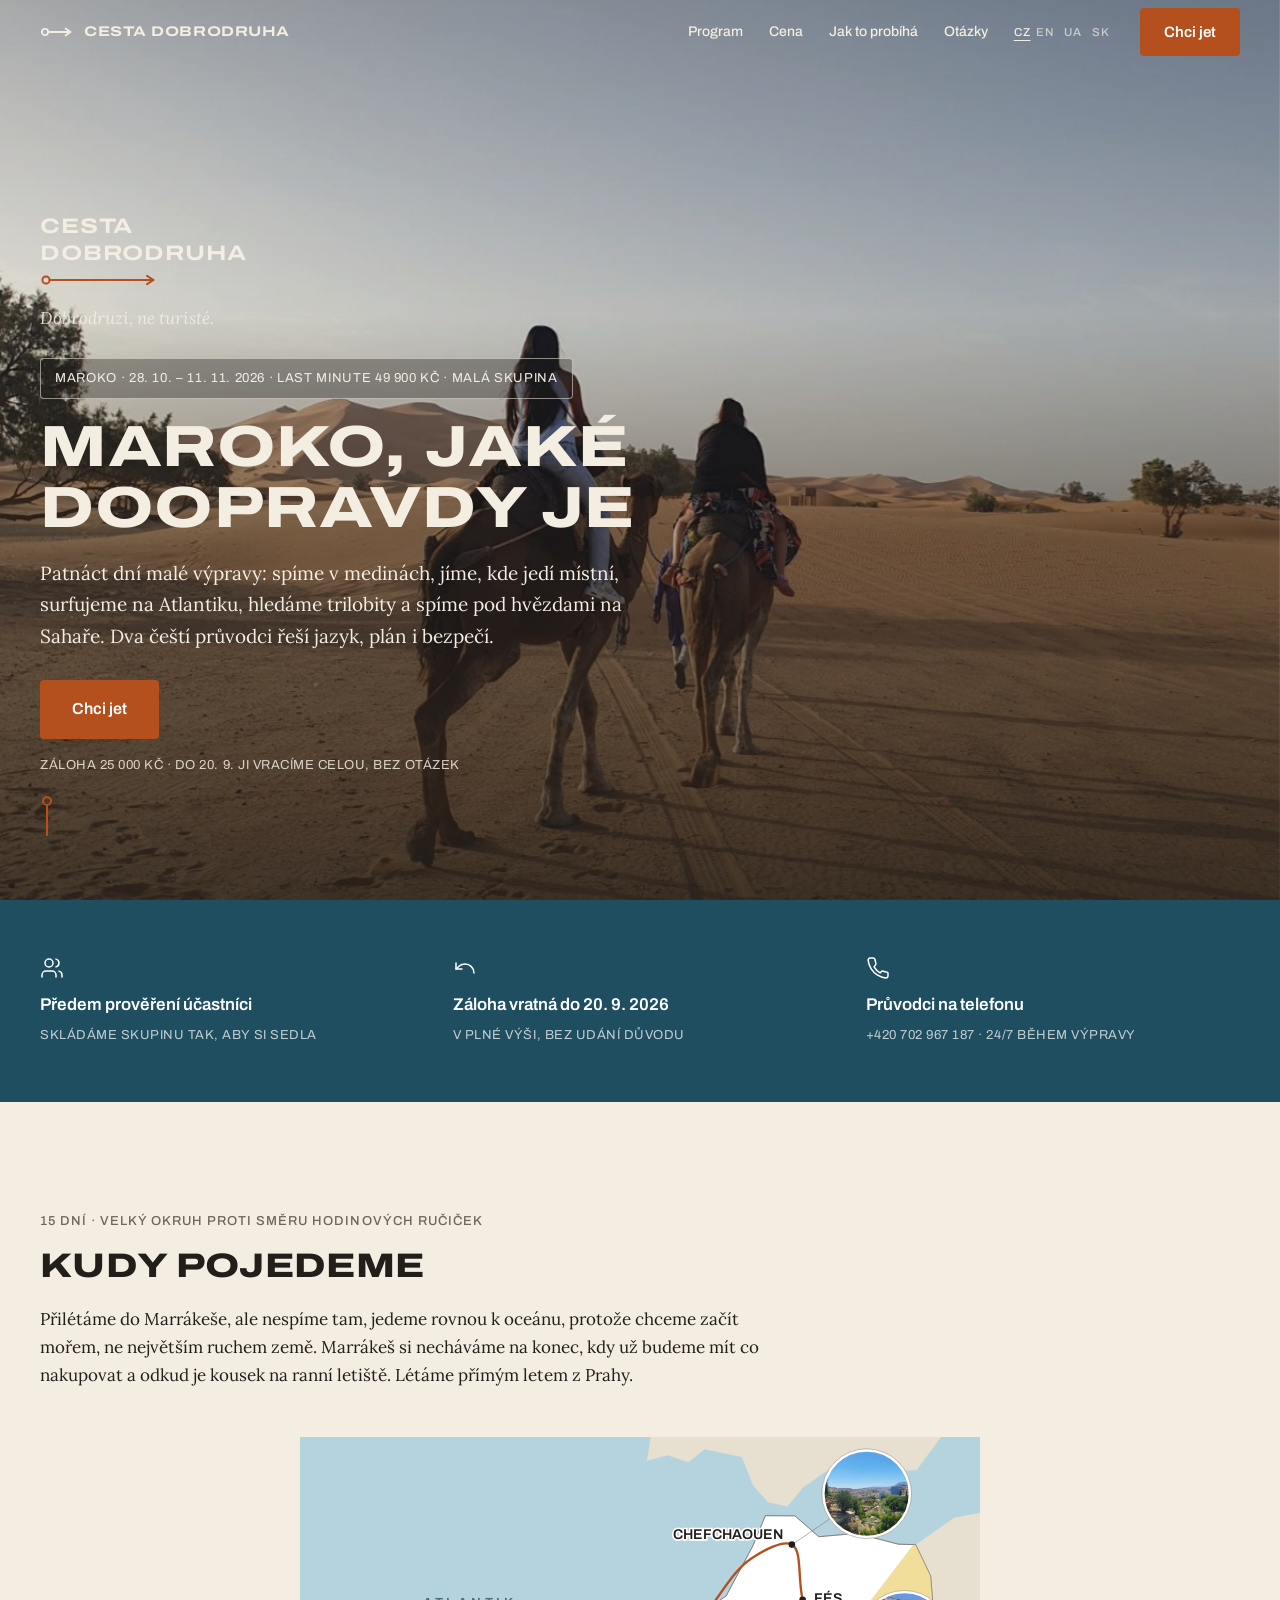
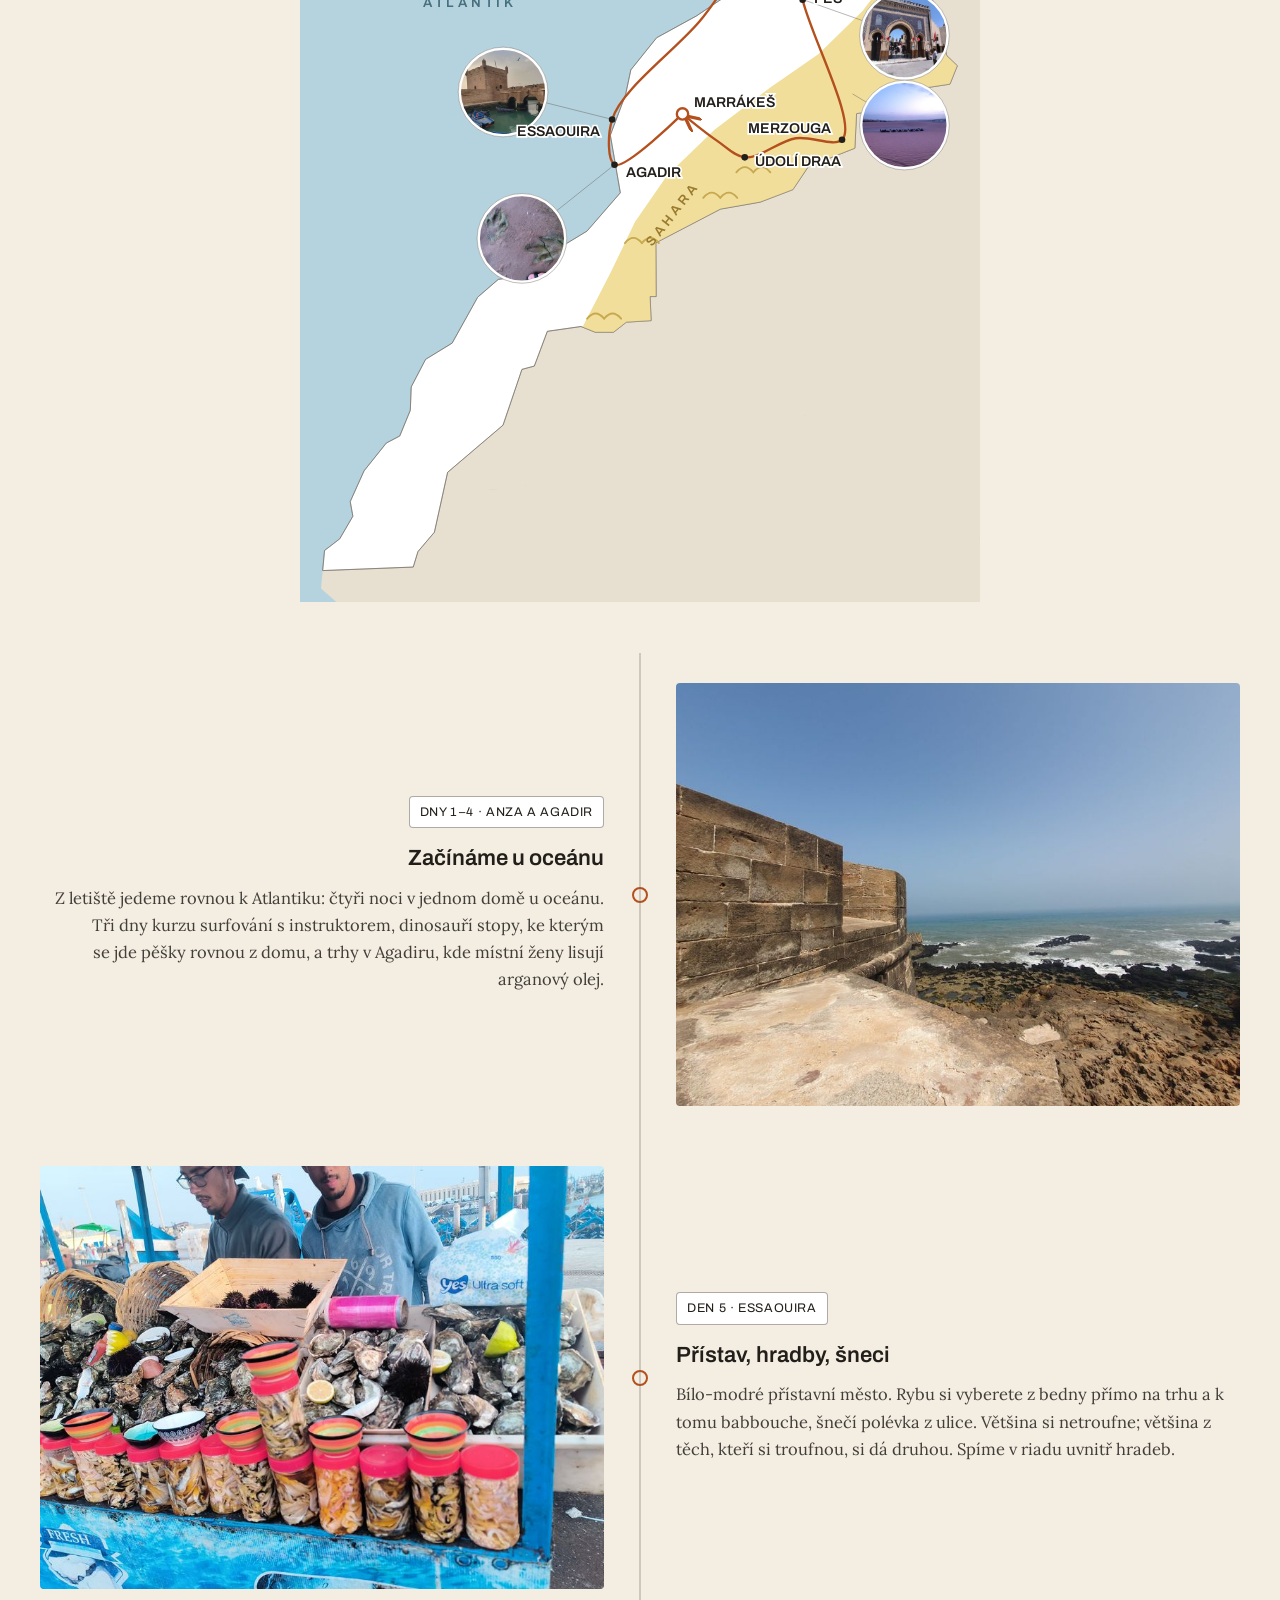
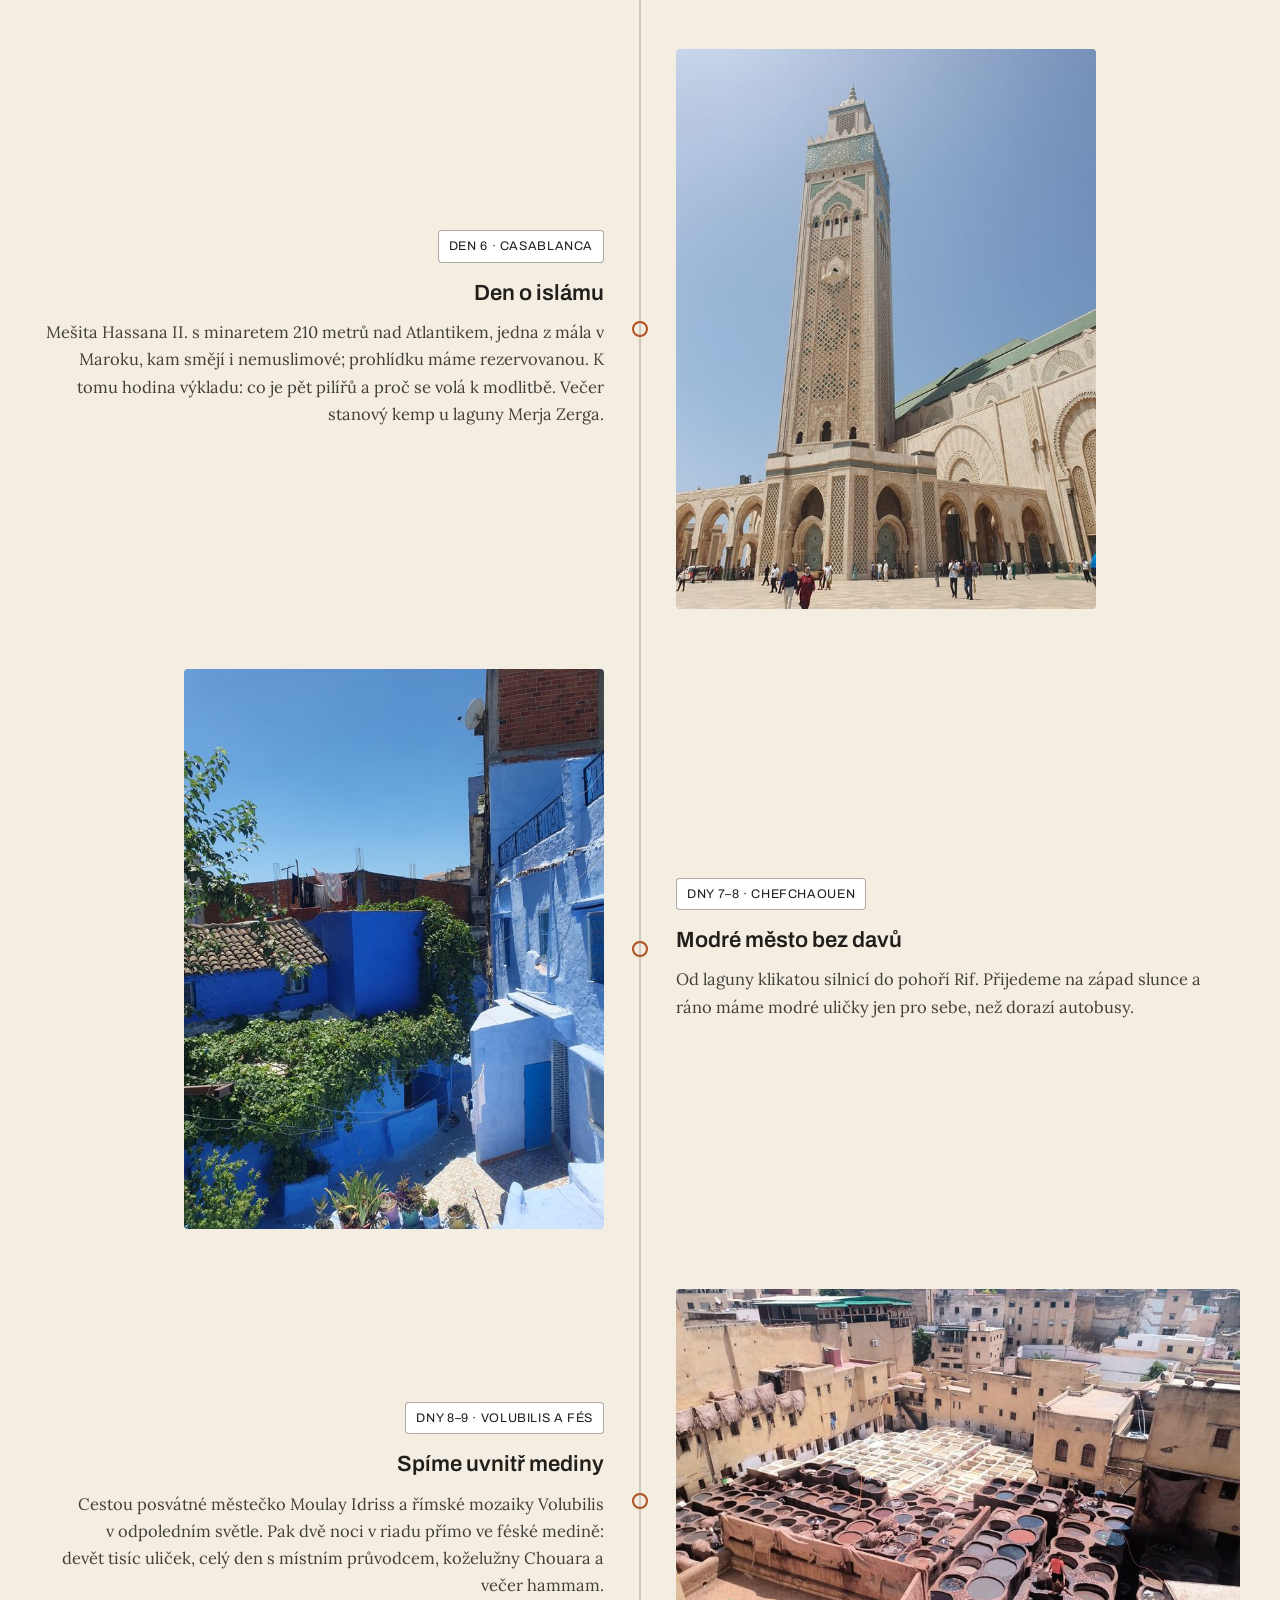
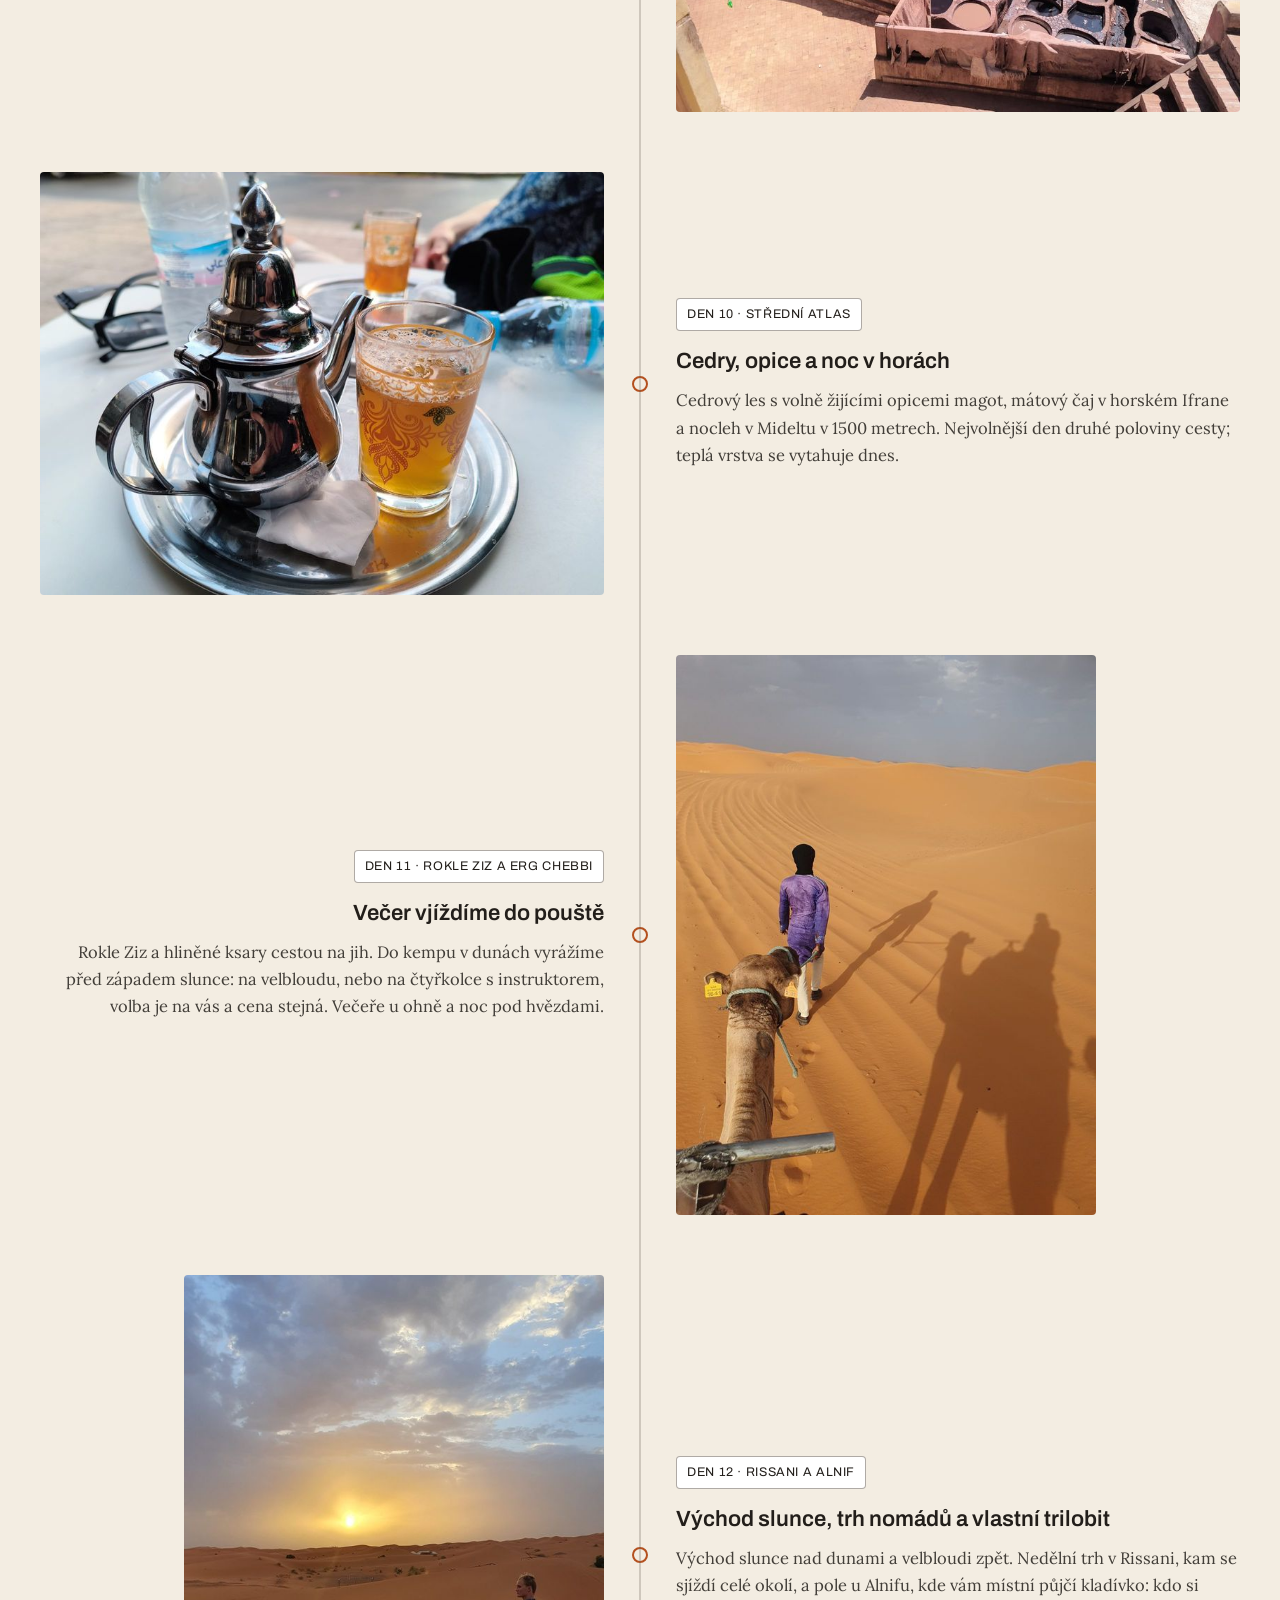
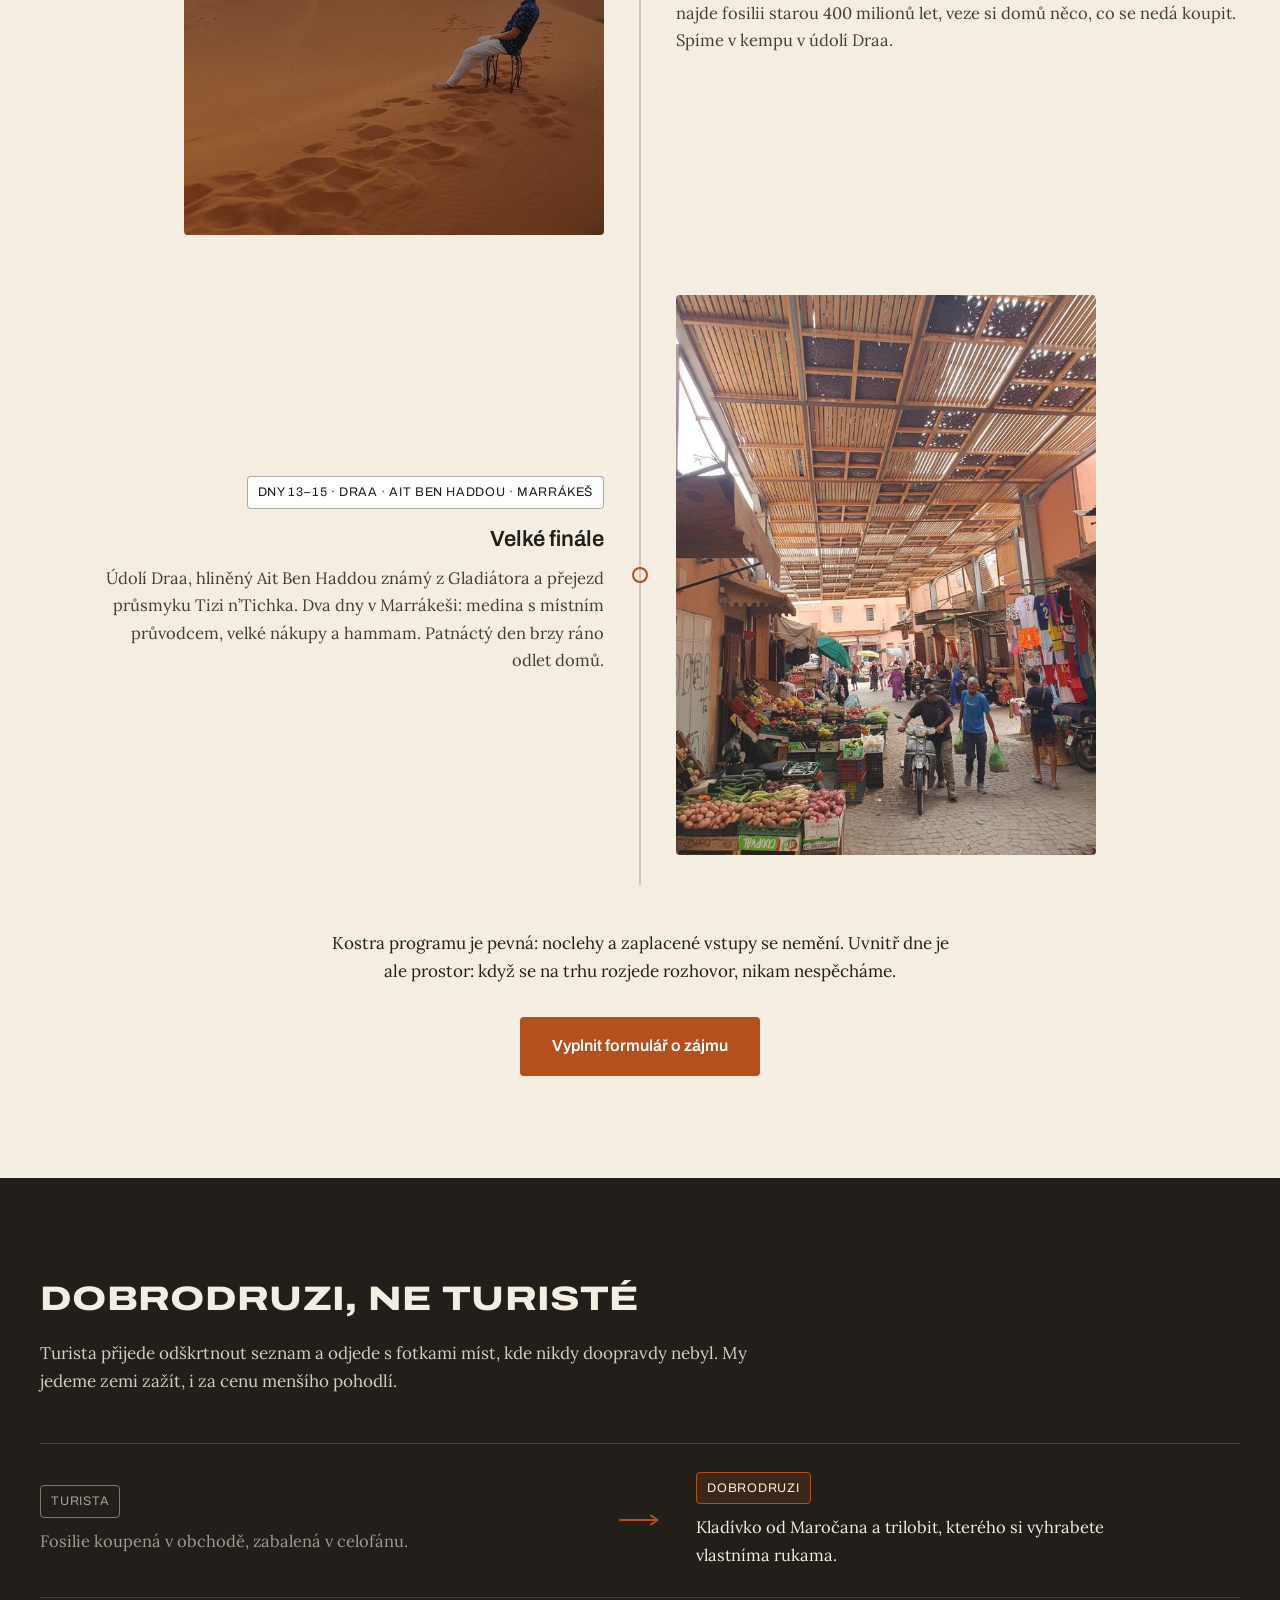
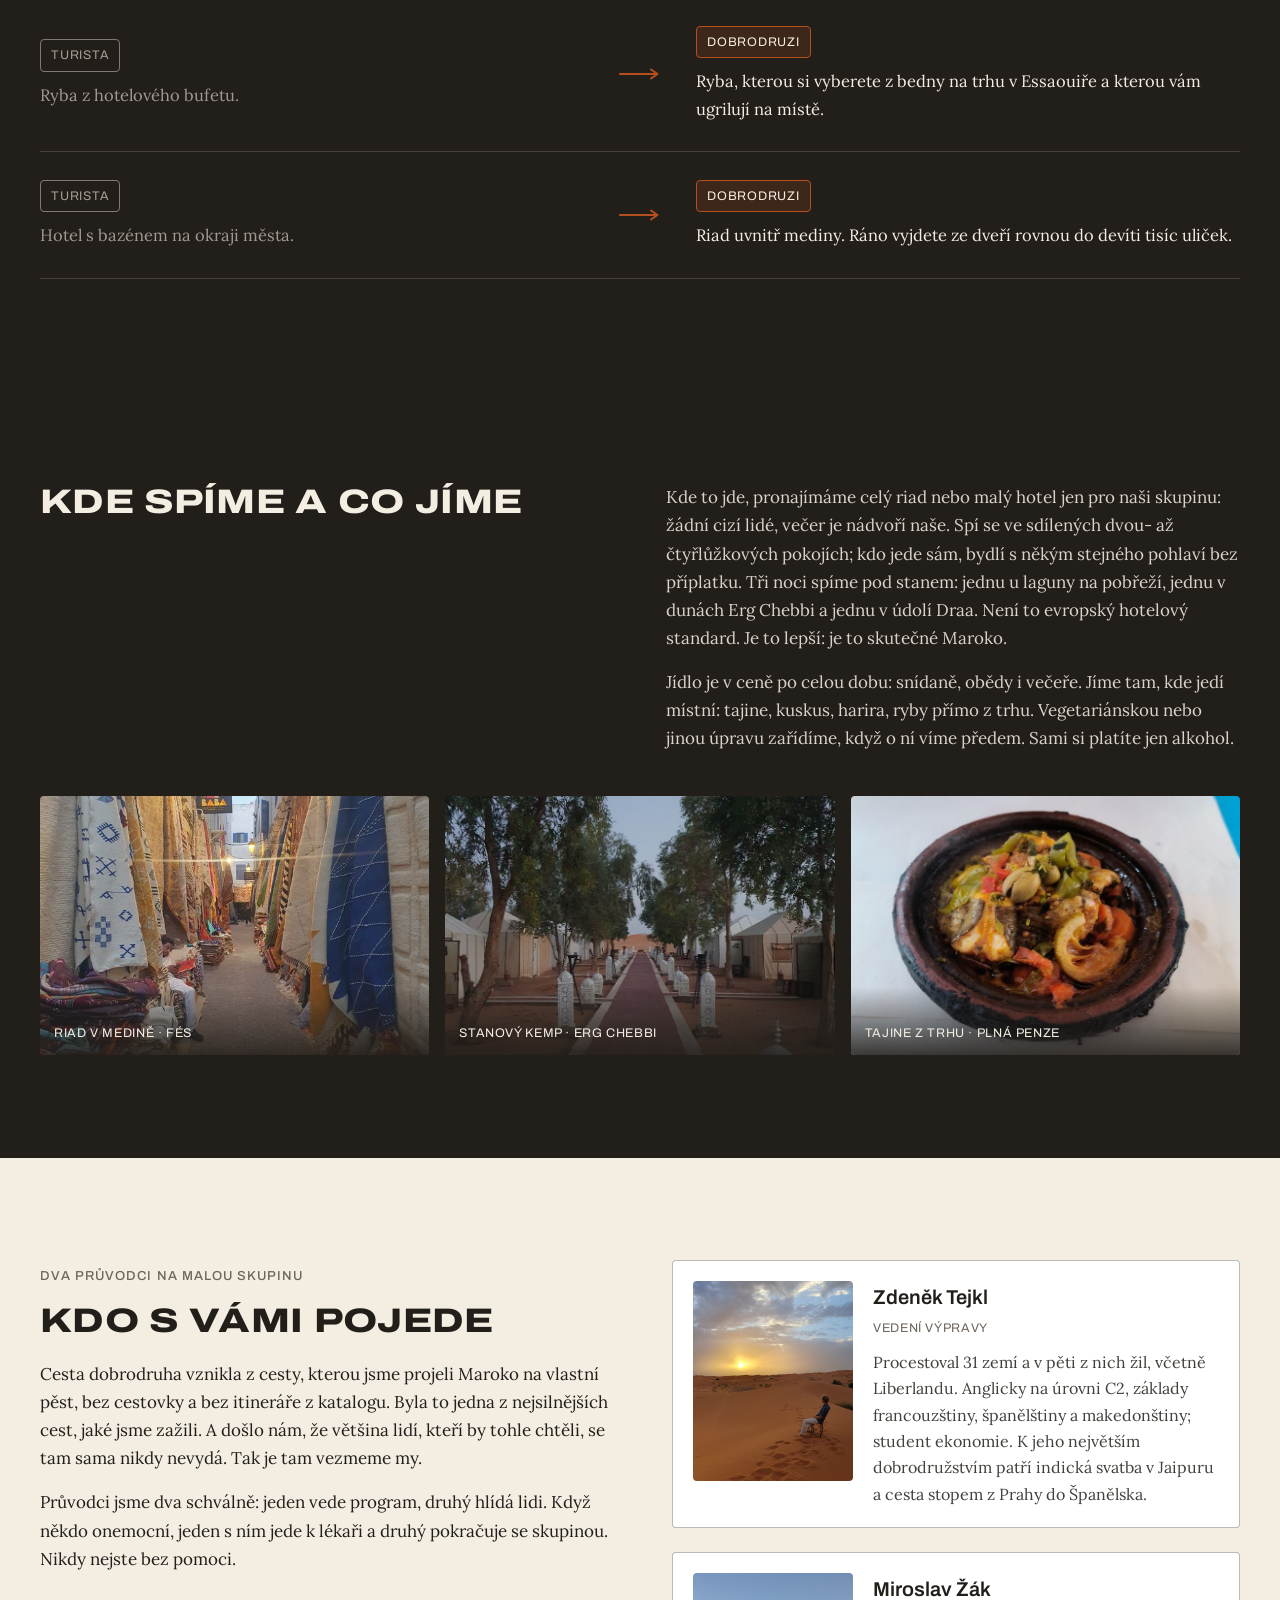
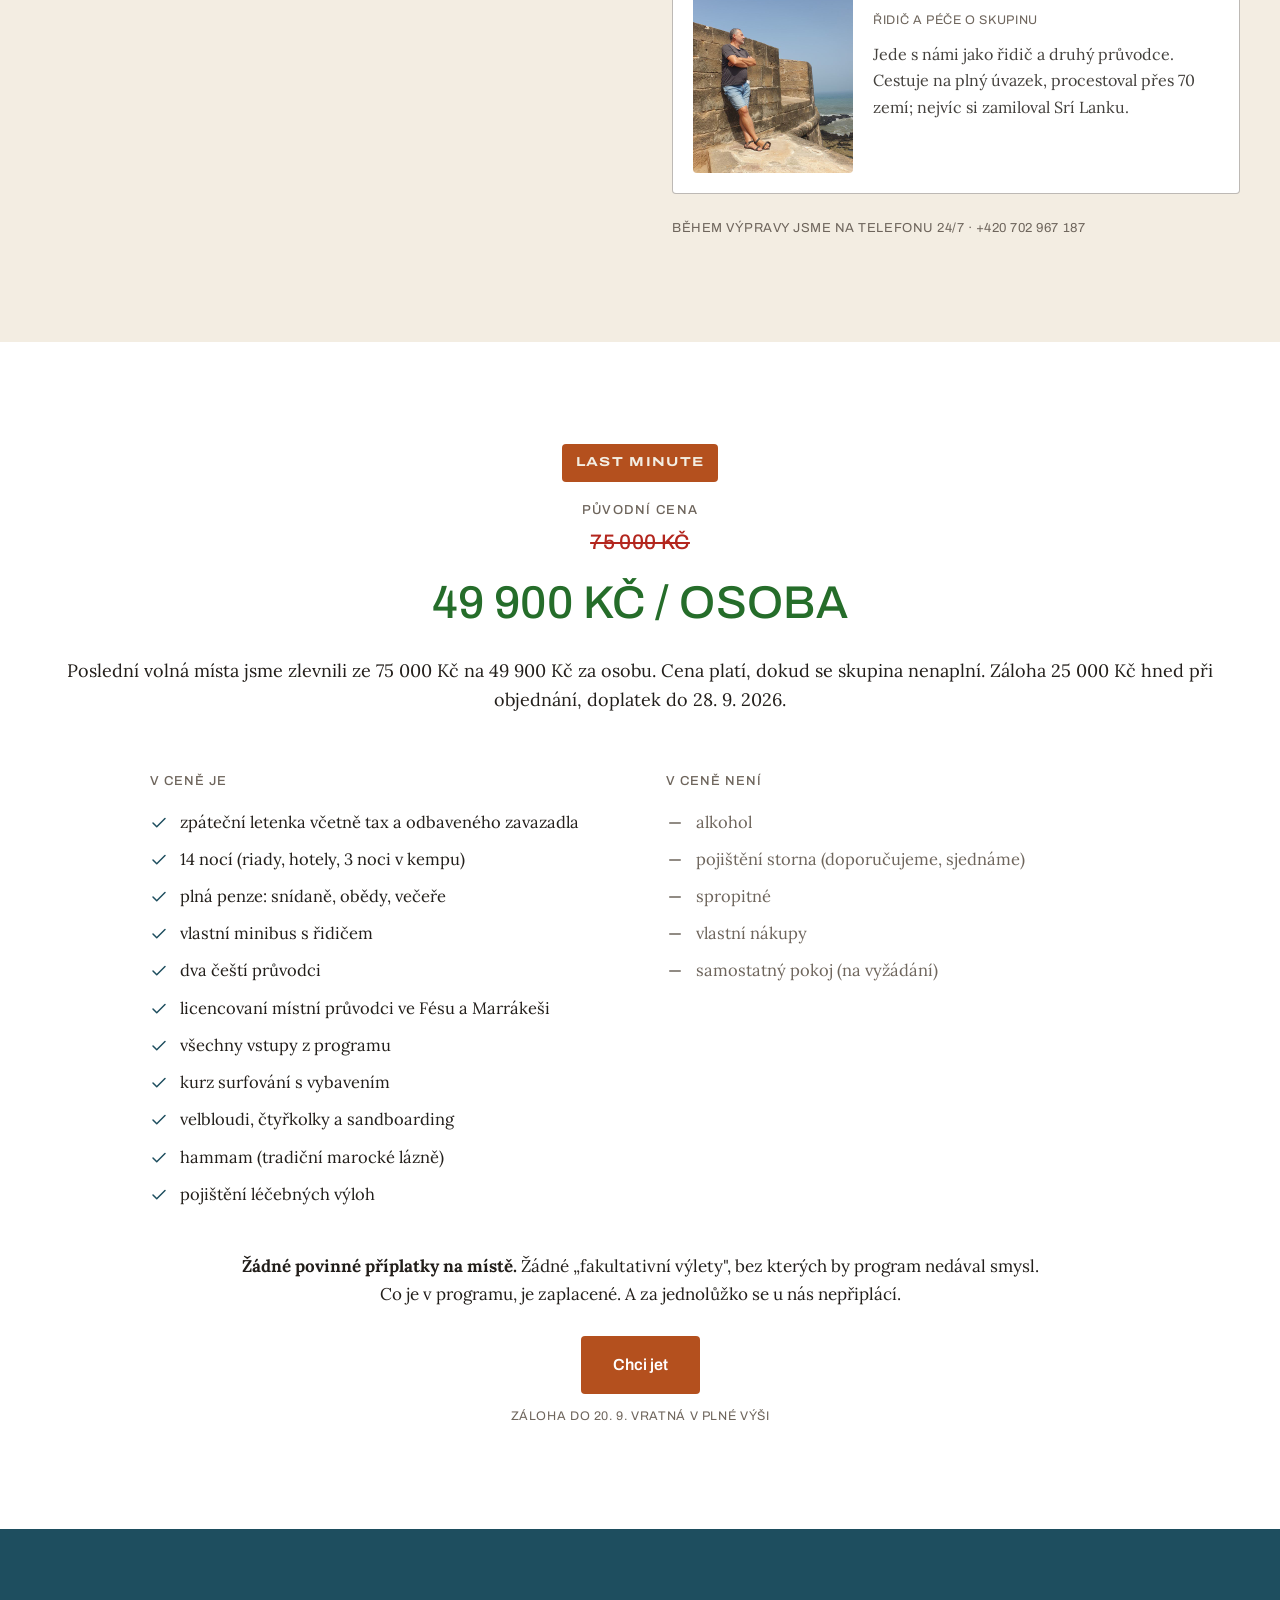
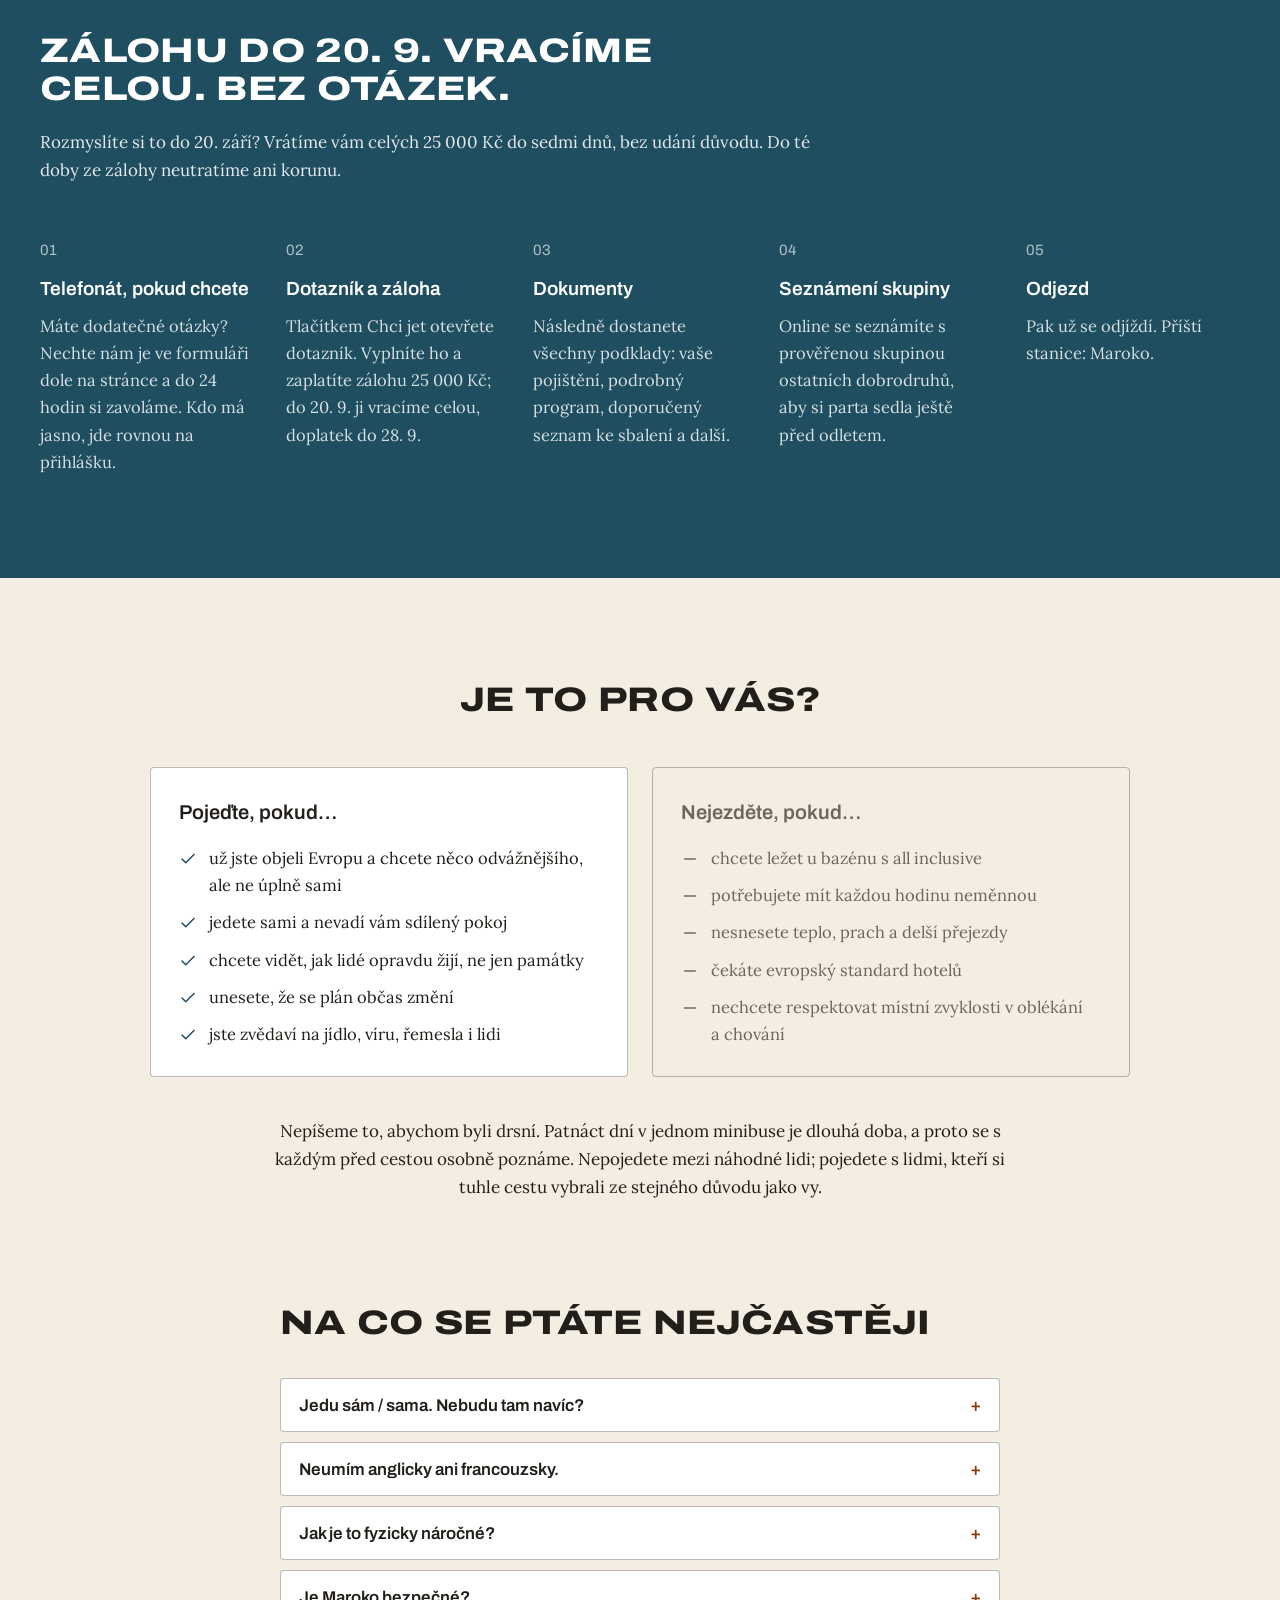
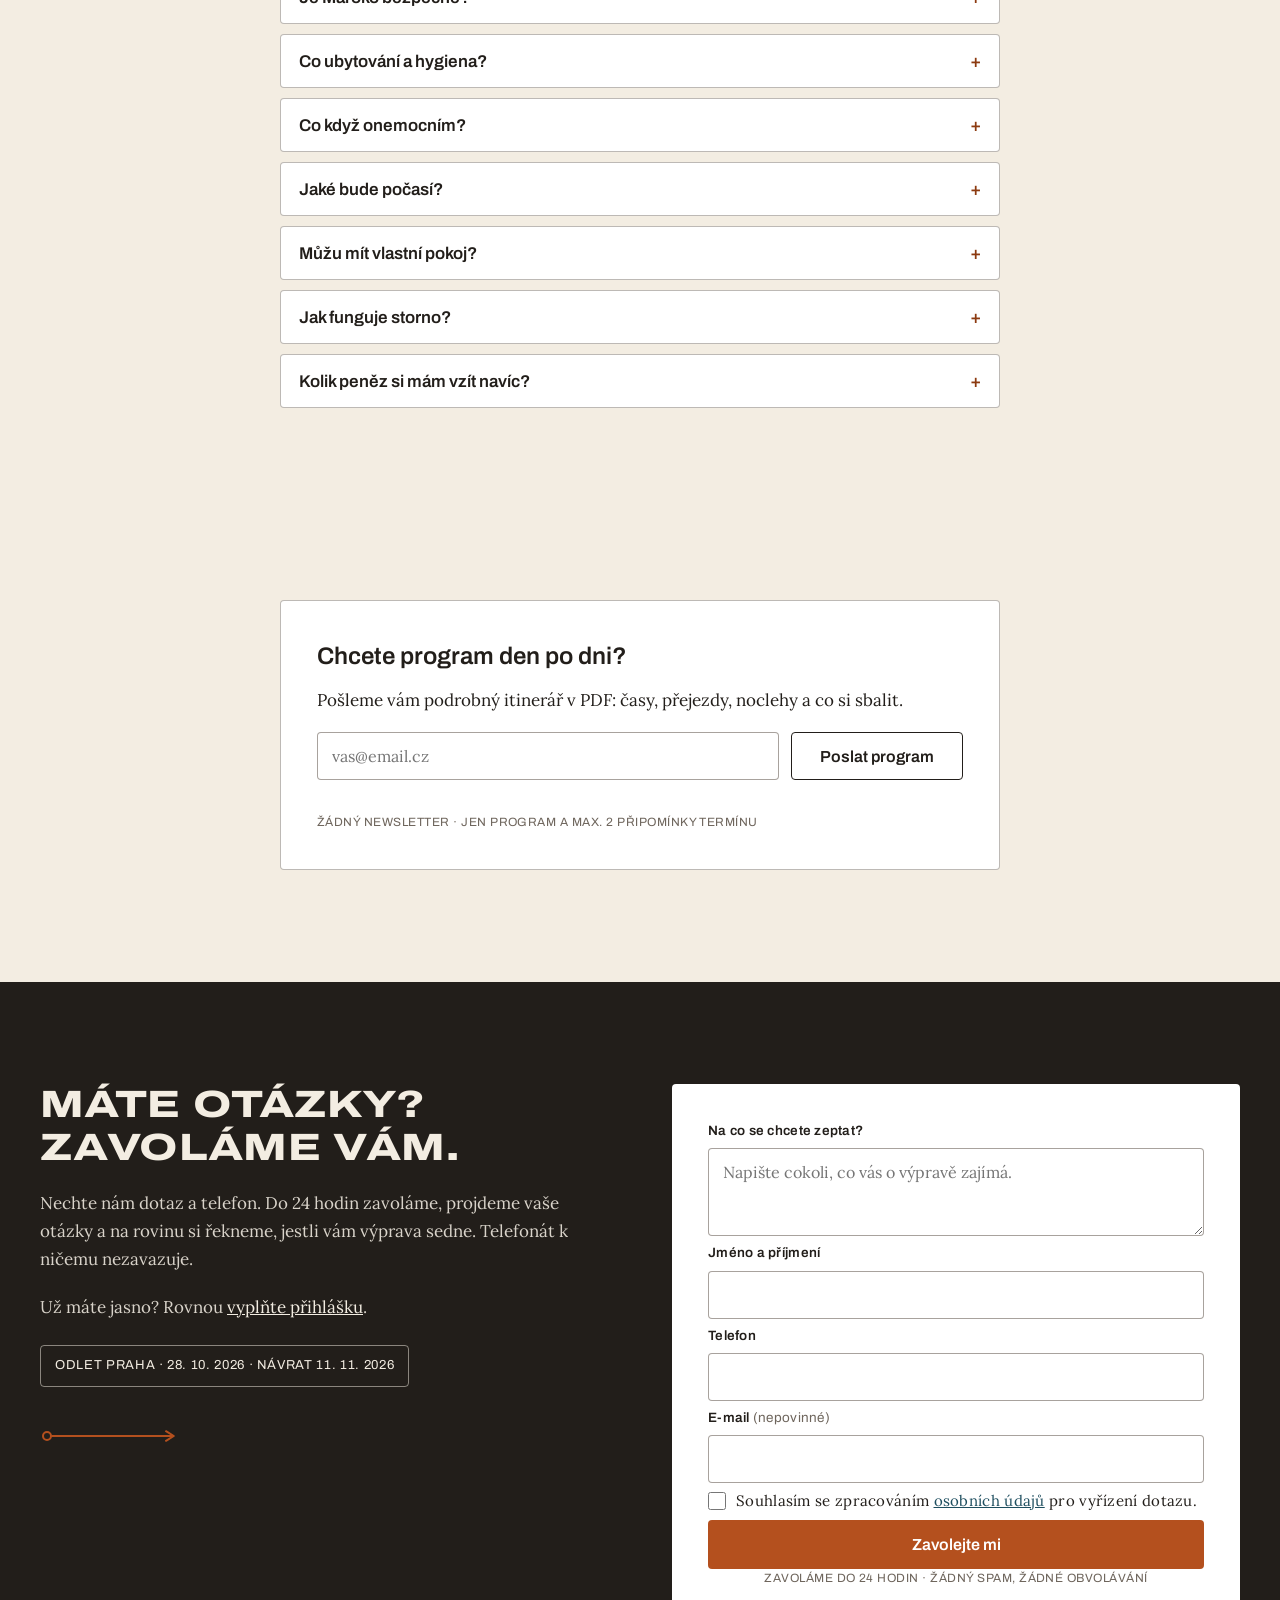
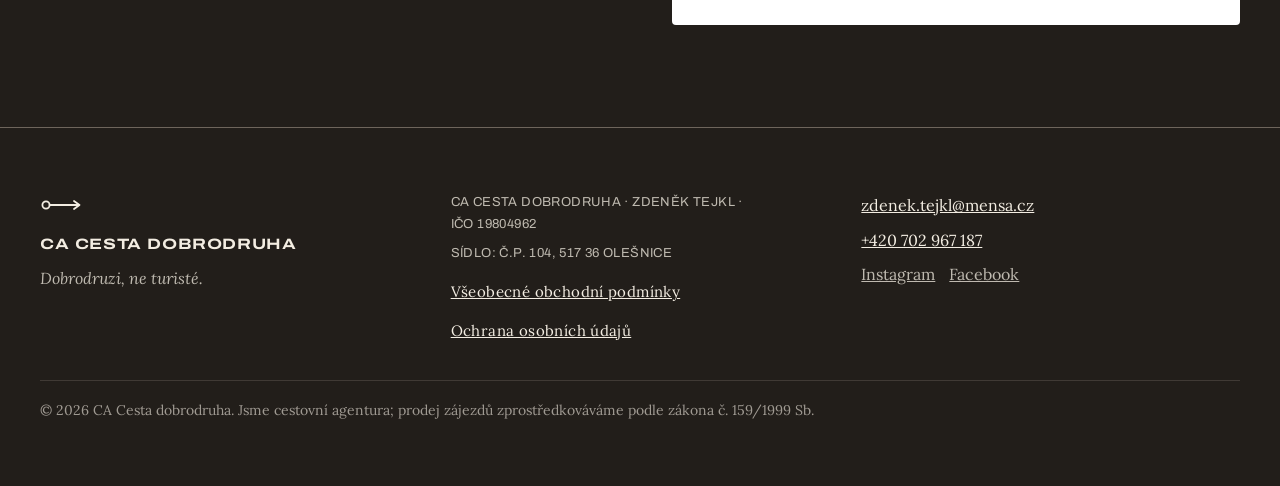
==== index.html @ fe52968a "Měření návštěvnosti přes Vercel Web Analytics + úprava zásad ochrany údajů - skript /_vercel/insight" ====
<!DOCTYPE html>
<html lang="cs">
<head>
  <meta charset="utf-8">
  <meta name="viewport" content="width=device-width, initial-scale=1">
  <title>Maroko 2026: výprava s českými průvodci | Cesta dobrodruha</title>
  <meta name="description" content="15denní výprava do Maroka v malé skupině. Sahara, Fés, surf na Atlantiku i vlastnoručně vyhrabaný trilobit. Dva čeští průvodci, plná penze, bez příplatku za jednolůžko. Záloha do 20. 9. vratná v plné výši.">
  <meta property="og:type" content="website">
  <meta property="og:title" content="Maroko 2026: výprava s českými průvodci | Cesta dobrodruha">
  <meta property="og:description" content="15denní výprava do Maroka v malé skupině. Sahara, Fés, surf na Atlantiku i vlastnoručně vyhrabaný trilobit. Dva čeští průvodci, plná penze, bez příplatku za jednolůžko. Záloha do 20. 9. vratná v plné výši.">
  <meta property="og:image" content="assets/hero-velbloudi.jpg">
  <meta property="og:locale" content="cs_CZ">
  <meta name="theme-color" content="#221E1A">
  <link rel="icon" type="image/svg+xml" href="data:image/svg+xml,%3Csvg xmlns='http://www.w3.org/2000/svg' viewBox='0 0 34 12'%3E%3Cg fill='none' stroke='%23B4501E' stroke-width='2.4'%3E%3Ccircle cx='5' cy='6' r='3.1'/%3E%3Cpath d='M8.1 6 H29' stroke-linecap='round'/%3E%3Cpath d='M25.5 2.5 30.5 6 25.5 9.5' stroke-linecap='round' stroke-linejoin='round'/%3E%3C/g%3E%3C/svg%3E">
  <link rel="alternate" hreflang="cs" href="https://www.cestadobrodruha.cz/">
  <link rel="alternate" hreflang="en" href="https://www.cestadobrodruha.cz/en/">
  <link rel="alternate" hreflang="uk" href="https://www.cestadobrodruha.cz/uk/">
  <link rel="alternate" hreflang="sk" href="https://www.cestadobrodruha.cz/sk/">
  <link rel="alternate" hreflang="x-default" href="https://www.cestadobrodruha.cz/">
  <link rel="preconnect" href="https://fonts.googleapis.com">
  <link rel="preconnect" href="https://fonts.gstatic.com" crossorigin>
  <link href="https://fonts.googleapis.com/css2?family=Archivo:wdth,wght@62..125,400..800&family=Lora:ital,wght@0,400;0,700;1,400&display=swap" rel="stylesheet">
  <link rel="stylesheet" href="css/styles.css">
</head>
<body>

<header id="cd-nav" class="nav">
  <div class="nav__inner">
    <a href="#" class="nav__logo" data-menu-close aria-label="Cesta dobrodruha, na začátek stránky">
      <svg width="34" height="12" viewBox="0 0 34 12" fill="none" stroke="currentColor" stroke-width="1.8" aria-hidden="true"><circle cx="5" cy="6" r="3.1"></circle><path d="M8.1 6 H29" stroke-linecap="round"></path><path d="M25.5 2.5 30.5 6 25.5 9.5" fill="none" stroke-linecap="round" stroke-linejoin="round"></path></svg>
      <span>CESTA DOBRODRUHA</span>
    </a>
    <nav class="nav__links" aria-label="Hlavní navigace">
      <a href="#program">Program</a>
      <a href="#cena">Cena</a>
      <a href="#zaloha" class="nav__nowrap">Jak to probíhá</a>
      <a href="#otazky">Otázky</a>
      <span class="nav__langs" aria-label="Jazyk stránky">
        <span class="is-active">CZ</span>
        <a href="en/index.html" hreflang="en">EN</a>
        <a href="uk/index.html" hreflang="uk">UA</a>
        <a href="sk/index.html" hreflang="sk">SK</a>
      </span>
      <a href="chci-jet.html" class="btn btn--primary btn--nav">Chci jet</a>
    </nav>
    <div class="nav__mobile">
      <a href="chci-jet.html" class="btn btn--primary btn--nav-mobile" data-menu-close>Chci jet</a>
      <button type="button" id="menu-toggle" class="nav__burger" aria-label="Menu" aria-expanded="false" aria-controls="mobile-menu">
        <svg width="18" height="14" viewBox="0 0 18 14" stroke="currentColor" stroke-width="1.8" stroke-linecap="round" aria-hidden="true"><path d="M1 1h16M1 7h16M1 13h16"></path></svg>
      </button>
    </div>
  </div>
  <nav id="mobile-menu" class="nav__menu" hidden aria-label="Mobilní navigace">
    <a href="#program" data-menu-close>Program</a>
    <a href="#cena" data-menu-close>Cena</a>
    <a href="#zaloha" data-menu-close>Jak to probíhá</a>
    <a href="#otazky" data-menu-close class="nav__menu-last">Otázky</a>
    <div class="nav__menu-langs" aria-label="Jazyk stránky">
      <span class="is-active">CZ</span>
      <a href="en/index.html">EN</a>
      <a href="uk/index.html">UA</a>
      <a href="sk/index.html">SK</a>
    </div>
  </nav>
</header>

<main>

<section class="hero">
  <img src="assets/hero-velbloudi-800.jpg" srcset="assets/hero-velbloudi-800.jpg 800w, assets/hero-velbloudi.jpg 1200w" sizes="100vw" alt="Dva jezdci na velbloudech míří ranním světlem k dunám Erg Chebbi" class="hero__img" fetchpriority="high">
  <div class="hero__shade" aria-hidden="true"></div>
  <div class="hero__content">
    <div class="hero__brand">
      <span class="hero__wordmark">CESTA<br>DOBRODRUHA</span>
      <svg width="118" height="12" viewBox="0 0 118 12" fill="none" stroke="#B4501E" stroke-width="2" class="hero__route" aria-hidden="true"><circle cx="6" cy="6" r="3.6"></circle><path d="M9.6 6 H112" stroke-linecap="round"></path><path d="M107 1.8 113.5 6 107 10.2" fill="none" stroke-linecap="round" stroke-linejoin="round"></path></svg>
      <p class="hero__claim">Dobrodruzi, ne turisté.</p>
    </div>
    <span class="hero__badge">MAROKO · 28. 10. – 11. 11. 2026 · LAST&nbsp;MINUTE 49 900 KČ · MALÁ SKUPINA</span>
    <h1 class="hero__title">Maroko, jaké doopravdy je</h1>
    <p class="hero__sub">Patnáct dní malé výpravy: spíme v medinách, jíme, kde jedí místní, surfujeme na Atlantiku, hledáme trilobity a spíme pod hvězdami na Sahaře. Dva čeští průvodci řeší jazyk, plán i bezpečí.</p>
    <div class="hero__cta">
      <a href="chci-jet.html" class="btn btn--primary btn--lg btn--on-dark">Chci jet</a>
    </div>
    <p class="hero__micro">ZÁLOHA 25 000 KČ · DO 20. 9. JI VRACÍME CELOU, BEZ OTÁZEK</p>
    <svg width="14" height="42" viewBox="0 0 14 42" fill="none" stroke="#B4501E" stroke-width="2" class="hero__start" aria-hidden="true"><circle cx="7" cy="7" r="4"></circle><path d="M7 11.5 V42" stroke-linecap="round"></path></svg>
  </div>
</section>

<section class="trust">
  <div class="trust__inner">
    <div class="trust__item">
      <svg width="24" height="24" viewBox="0 0 24 24" fill="none" stroke="currentColor" stroke-width="1.5" stroke-linecap="round" stroke-linejoin="round" aria-hidden="true"><path d="M16 21v-2a4 4 0 0 0-4-4H6a4 4 0 0 0-4 4v2"></path><circle cx="9" cy="7" r="4"></circle><path d="M22 21v-2a4 4 0 0 0-3-3.87"></path><path d="M16 3.13a4 4 0 0 1 0 7.75"></path></svg>
      <h3>Předem prověření účastníci</h3>
      <span class="trust__mono">SKLÁDÁME SKUPINU TAK, ABY SI SEDLA</span>
    </div>
    <div class="trust__item">
      <svg width="24" height="24" viewBox="0 0 24 24" fill="none" stroke="currentColor" stroke-width="1.5" stroke-linecap="round" stroke-linejoin="round" aria-hidden="true"><path d="M3 7v6h6"></path><path d="M21 17a9 9 0 0 0-9-9 9 9 0 0 0-6 2.3L3 13"></path></svg>
      <h3>Záloha vratná do 20. 9. 2026</h3>
      <span class="trust__mono">V PLNÉ VÝŠI, BEZ UDÁNÍ DŮVODU</span>
    </div>
    <div class="trust__item">
      <svg width="24" height="24" viewBox="0 0 24 24" fill="none" stroke="currentColor" stroke-width="1.5" stroke-linecap="round" stroke-linejoin="round" aria-hidden="true"><path d="M22 16.92v3a2 2 0 0 1-2.18 2 19.79 19.79 0 0 1-8.63-3.07 19.5 19.5 0 0 1-6-6 19.79 19.79 0 0 1-3.07-8.67A2 2 0 0 1 4.11 2h3a2 2 0 0 1 2 2.18 12.84 12.84 0 0 0 .7 2.81 2 2 0 0 1-.45 2.11L8.09 10.91a16 16 0 0 0 6 6l1.27-1.27a2 2 0 0 1 2.11-.45 12.84 12.84 0 0 0 2.81.7A2 2 0 0 1 22 16.92z"></path></svg>
      <h3>Průvodci na telefonu</h3>
      <span class="trust__mono">+420 702 967 187 · 24/7 BĚHEM VÝPRAVY</span>
    </div>
  </div>
</section>

<section id="program" class="program">
  <div class="program__inner">
    <span class="eyebrow">15 DNÍ · VELKÝ OKRUH PROTI SMĚRU HODINOVÝCH RUČIČEK</span>
    <h2 class="h2 h2--after-eyebrow">Kudy pojedeme</h2>
    <p class="program__intro">Přilétáme do Marrákeše, ale nespíme tam, jedeme rovnou k oceánu, protože chceme začít mořem, ne největším ruchem země. Marrákeš si necháváme na konec, kdy už budeme mít co nakupovat a odkud je kousek na ranní letiště. Létáme přímým letem z Prahy.</p>
    <div class="program__map">
      <svg viewBox="0 30 720 810" role="img" aria-label="Mapa celého Maroka: modrý Atlantik, žlutá Sahara a trasa výpravy z Marrákeše přes Agadir, Essaouiru, Chefchaouen, Fés a Merzougu zpět do Marrákeše" style="width:100%;height:auto;display:block">
        <defs>
          <marker id="cd-hrot" viewBox="0 0 10 10" refX="7" refY="5" markerWidth="7" markerHeight="7" orient="auto-start-reverse"><path d="M0 0 L10 5 L0 10" fill="none" stroke="#B4501E" stroke-width="2" stroke-linecap="round" stroke-linejoin="round"></path></marker>
          <clipPath id="mar-clip"><path d="M651.9,144.0L667.7,177.0L670.3,208.1L684.9,261.6L696,272.2L688.2,291.7L633.0,300.1L613.8,318.6L589.3,322.9L587.5,359.5L538.2,379.0L521.9,403.4L487.3,416.6L445.2,424.0L376.8,459.7L377.1,516.6L370.7,516.6L371.8,542.1L345.6,543.7L331.9,554.4L312.7,554.4L297.5,548.3L261.9,553.4L248.1,590.2L235.0,593.7L215.0,652.7L156.3,702.7L142.3,766.1L124.9,786.6L119.9,803.0L24.8,806.7L24,806.6L26.0,785.5L42.1,773.1L56.0,749.2L53.2,733.7L67.8,701.2L91.4,671.7L105.6,664.3L116.8,637.1L117.8,612.2L133.0,583.1L161.1,565.9L188.1,517.4L188.8,516.7L210.0,498.4L249.4,493.1L282.6,460.2L303.9,447.3L339.2,406.7L328.6,345.7L344.7,303.0L350.3,276.6L377.6,242.6L419.9,219.4L451.2,198.4L479.6,145.1L492.8,113.3L524.0,113.5L549.4,135.6L589.6,132.0L633.4,143.5Z"></path></clipPath>
          <clipPath id="mf1"><circle cx="215" cy="300" r="46"></circle></clipPath>
          <clipPath id="mf2"><circle cx="600" cy="90" r="46"></circle></clipPath>
          <clipPath id="mf3"><circle cx="640" cy="240" r="46"></circle></clipPath>
          <clipPath id="mf4"><circle cx="640" cy="335" r="46"></circle></clipPath>
          <clipPath id="mf6"><circle cx="235" cy="455" r="46"></circle></clipPath>
        </defs>
        <rect x="0" y="0" width="720" height="921" fill="#B5D3DE"></rect>
        <path d="M377.1,516.6L377.3,519.8L376.4,529.0L376.2,600.7L237.5,598.2L238.9,717.3L199.2,721.4L188.8,745.0L196.9,810.9L31.3,810.6L22.2,825.7L24,806.6L24.8,806.7L119.9,803.0L124.9,786.6L142.3,766.1L156.3,702.7L215.0,652.7L235.0,593.7L248.1,590.2L261.9,553.4L297.5,548.3L312.7,554.4L331.9,554.4L345.6,543.7L371.8,542.1L370.7,516.6Z M256.7,1203.9L258.7,1190.4L255.1,1173.6L239.2,1161.4L231.0,1136.5L229.0,1109.3L243.2,1101.4L250.3,1075.6L263.7,1074.6L293.3,1086.8L317.2,1078.1L333.4,1081.0L339.8,1071.3L509.4,1070.6L518.8,1039.8L511.5,1034.4L491.1,841.9L470.7,643.9L535.4,643.1L678.0,744.0L820.7,843.3L830.7,864.5L857.0,877.3L876.7,884.6L877.1,913.2L924.0,908.8L924.2,1011.2L901.0,1040.6L897.4,1067.7L859.8,1074.6L802.1,1078.4L786.6,1094.0L759.5,1095.7L732.4,1095.9L721.7,1087.5L698.4,1093.7L659.0,1111.9L650.9,1125.5L618.1,1145.1L612.3,1156.2L594.6,1165.1L574.2,1159.3L562.7,1169.9L556.4,1199.6L522.8,1235.5L523.9,1250.1L512.3,1268.3L515.0,1293.3L497.7,1299.7L487.8,1305.1L481.2,1286.6L469.1,1291.5L461.8,1290.7L454.0,1303.2L421.3,1302.9L409.5,1296.4L404.1,1300.3L391.1,1288.0L393.4,1275.1L388.1,1270.1L379.1,1274.3L380.8,1260.3L389.5,1249.3L372.1,1231.1L367.1,1219.2L357.6,1209.7L349.3,1208.6L339.1,1214.7L325.4,1220.5L313.8,1229.8L295.7,1226.3L284.0,1215.3L277.0,1213.9L265.9,1219.7L259.2,1219.7Z M22.2,825.7L31.3,810.6L196.9,810.9L188.8,745.0L199.2,721.4L238.9,717.3L237.5,598.2L376.2,600.7L376.4,529.0L456.7,585.8L535.4,643.1L470.7,643.9L491.1,841.9L511.5,1034.4L518.8,1039.8L509.4,1070.6L339.8,1071.3L333.4,1081.0L317.2,1078.1L293.3,1086.8L263.7,1074.6L250.3,1075.6L243.2,1101.4L229.0,1109.3L201.0,1079.3L175.4,1047.0L147.4,1035.3L127.2,1022.4L103.6,1022.8L83.1,1032.5L62.1,1028.7L47.4,1042.7L43.8,1019.0L55.7,997.3L60.8,955.4L56.3,911.4L51.1,889.1L55.4,866.7L44.4,845.2Z M376.4,529.0L377.3,519.8L377.1,516.6L376.8,459.7L445.2,424.0L487.3,416.6L521.9,403.4L538.2,379.0L587.5,359.5L589.3,322.9L613.8,318.6L633.0,300.1L688.2,291.7L696,272.2L684.9,261.6L670.3,208.1L667.7,177.0L651.9,144.0L692.5,115.6L738.2,106.6L764.8,85.0L805.6,69.0L877.3,59.6L947.1,55.3L968.5,63.1L1008.3,42.3L1053.5,41.9L1070.7,54.2L1099.7,51.0L1091.0,78.1L1097.7,127.9L1087.8,170.4L1061.8,199.0L1065.4,237.3L1100.0,267.4L1100.4,279.5L1126.4,299.7L1144.4,388.5L1158.1,431.5L1160.4,454.0L1152.9,493.3L1156.1,515.1L1150.6,541.2L1154.3,570.9L1137.6,590.6L1162.5,624.9L1164.2,644.9L1179.3,670.9L1199.0,662.3L1232.4,683.9L1251.0,712.8L1106.0,800.1L983.7,888.8L924.0,908.8L877.1,913.2L876.7,884.6L857.0,877.3L830.7,864.5L820.7,843.3L678.0,744.0L535.4,643.1L456.7,585.8Z M361.6,-219.3L377.0,-233.7L394.2,-242.0L404.8,-214.2L429.8,-214.2L436.9,-221.4L461.6,-219.3L473.5,-191.0L453.8,-175.8L453.4,-132.3L446.5,-124.2L444.9,-98.0L426.6,-93.6L443.5,-60.7L431.8,-25.2L446.4,-9.2L440.6,5.4L424.9,25.4L428.4,43.0L411.4,56.7L389.1,49.2L367.4,55.1L373.8,13.5L369.8,-19.4L350.9,-24.4L340.7,-44.9L344.1,-80.5L361.0,-100.5L364.0,-122.8L372.9,-156.2L371.9,-179.9L363.4,-200.1Z M428.4,43.0L424.9,25.4L440.6,5.4L446.4,-9.2L431.8,-25.2L443.5,-60.7L426.6,-93.6L444.9,-98.0L446.5,-124.2L453.4,-132.3L453.8,-175.8L473.5,-191.0L461.6,-219.3L436.9,-221.4L429.8,-214.2L404.8,-214.2L394.2,-242.0L377.0,-233.7L361.6,-219.3L363.7,-259.8L346.4,-284.9L406.2,-326.9L457.9,-316.4L514.7,-316.7L559.8,-306.7L594.8,-309.8L663.1,-307.9L680.0,-285.3L757.8,-259.2L773.2,-271.5L820.8,-245.6L869.8,-253.1L872.1,-219.8L832.1,-182.2L777.9,-170.4L774.1,-151.5L748.1,-120.8L731.8,-76.1L748.2,-44.9L723.9,-20.9L714.7,14.0L682.8,24.6L652.8,65.3L599.2,66.1L558.9,65.2L532.4,83.8L516.2,103.5L495.5,99.2L479.9,81.5L467.8,51.2Z" fill="#E7DFCF"></path>
        <path d="M651.9,144.0L667.7,177.0L670.3,208.1L684.9,261.6L696,272.2L688.2,291.7L633.0,300.1L613.8,318.6L589.3,322.9L587.5,359.5L538.2,379.0L521.9,403.4L487.3,416.6L445.2,424.0L376.8,459.7L377.1,516.6L370.7,516.6L371.8,542.1L345.6,543.7L331.9,554.4L312.7,554.4L297.5,548.3L261.9,553.4L248.1,590.2L235.0,593.7L215.0,652.7L156.3,702.7L142.3,766.1L124.9,786.6L119.9,803.0L24.8,806.7L24,806.6L26.0,785.5L42.1,773.1L56.0,749.2L53.2,733.7L67.8,701.2L91.4,671.7L105.6,664.3L116.8,637.1L117.8,612.2L133.0,583.1L161.1,565.9L188.1,517.4L188.8,516.7L210.0,498.4L249.4,493.1L282.6,460.2L303.9,447.3L339.2,406.7L328.6,345.7L344.7,303.0L350.3,276.6L377.6,242.6L419.9,219.4L451.2,198.4L479.6,145.1L492.8,113.3L524.0,113.5L549.4,135.6L589.6,132.0L633.4,143.5Z" fill="#FFFFFF" stroke="rgba(110,101,92,0.55)" stroke-width="1"></path>
        <path d="M650.5,142.4L595.6,214.2L549.1,259.7L498.3,294.9L439.2,339.6L388.4,388.8L354.6,437.6L329.2,490.6L299.6,547.9L257.3,595.1L215.1,665.2L300,740L480,800L753.0,800.0L870.4,780.3L870.4,304.8L808.3,216.3L743.6,126.8Z" fill="#F1DE9B" clip-path="url(#mar-clip)"></path>
        <path d="M651.9,144.0L667.7,177.0L670.3,208.1L684.9,261.6L696,272.2L688.2,291.7L633.0,300.1L613.8,318.6L589.3,322.9L587.5,359.5L538.2,379.0L521.9,403.4L487.3,416.6L445.2,424.0L376.8,459.7L377.1,516.6L370.7,516.6L371.8,542.1L345.6,543.7L331.9,554.4L312.7,554.4L297.5,548.3L261.9,553.4L248.1,590.2L235.0,593.7L215.0,652.7L156.3,702.7L142.3,766.1L124.9,786.6L119.9,803.0L24.8,806.7L24,806.6L26.0,785.5L42.1,773.1L56.0,749.2L53.2,733.7L67.8,701.2L91.4,671.7L105.6,664.3L116.8,637.1L117.8,612.2L133.0,583.1L161.1,565.9L188.1,517.4L188.8,516.7L210.0,498.4L249.4,493.1L282.6,460.2L303.9,447.3L339.2,406.7L328.6,345.7L344.7,303.0L350.3,276.6L377.6,242.6L419.9,219.4L451.2,198.4L479.6,145.1L492.8,113.3L524.0,113.5L549.4,135.6L589.6,132.0L633.4,143.5Z" fill="none" stroke="rgba(110,101,92,0.55)" stroke-width="1"></path>
        <path d="M462,385 q9,-11 18,0 q9,-11 18,0" fill="none" stroke="#C7A94F" stroke-width="2" stroke-linecap="round"></path>
        <path d="M427,412 q9,-11 18,0 q9,-11 18,0" fill="none" stroke="#C7A94F" stroke-width="2" stroke-linecap="round"></path>
        <path d="M344,460 q9,-11 18,0 q9,-11 18,0" fill="none" stroke="#C7A94F" stroke-width="2" stroke-linecap="round"></path>
        <path d="M304,540 q9,-11 18,0 q9,-11 18,0" fill="none" stroke="#C7A94F" stroke-width="2" stroke-linecap="round"></path>
        <text x="398" y="432" text-anchor="middle" transform="rotate(-52 398 432)" font-family="'Archivo',sans-serif" font-weight="600" font-size="14" letter-spacing="4" fill="#9A7B2E">SAHARA</text>
        <text x="130" y="210" font-family="'Archivo',sans-serif" font-weight="600" font-size="14" letter-spacing="4" fill="#47707F">ATLANTIK</text>
        <path d="M330.5,329 L215,300" stroke="rgba(110,101,92,0.5)" stroke-width="1"></path>
        <path d="M521,144 L600,90" stroke="rgba(110,101,92,0.5)" stroke-width="1"></path>
        <path d="M532,202 L640,240" stroke="rgba(110,101,92,0.5)" stroke-width="1"></path>
        <path d="M585,302 L640,335" stroke="rgba(110,101,92,0.5)" stroke-width="1"></path>
        <path d="M333,377 L235,455" stroke="rgba(110,101,92,0.5)" stroke-width="1"></path>
        <path d="M405,323.2C405,323.2,343.5,383.3,333,376.8C325.8,372.3,325.4,345.8,330.5,329.1C340.1,297.5,395.7,257.4,422.7,225.7C443.1,201.8,457.5,172.3,477.5,158.9C491.1,149.8,511.5,138.9,520.8,143.9C531.7,149.7,526.9,179.8,532.2,202.3C541.5,242.1,590.8,334.6,573.9,350.5C565.4,358.5,541.3,346.4,525,349C507.0,351.9,486.2,371.0,470.9,369.2C459.9,367.9,451.9,358.7,442.1,352C430.1,343.8,417.0,333.0,411.0,328.2" fill="none" stroke="#B4501E" stroke-width="2.5" stroke-linecap="round" marker-end="url(#cd-hrot)"></path>
        <image href="assets/essaouira-pristav-320.jpg" x="169" y="254" width="92" height="92" preserveAspectRatio="xMidYMid slice" clip-path="url(#mf1)"></image>
        <circle cx="215" cy="300" r="46" fill="none" stroke="#FFFFFF" stroke-width="3"></circle>
        <circle cx="215" cy="300" r="47.5" fill="none" stroke="rgba(110,101,92,0.45)" stroke-width="1"></circle>
        <image href="assets/rif-udoli-320.jpg" x="554" y="44" width="92" height="92" preserveAspectRatio="xMidYMid slice" clip-path="url(#mf2)"></image>
        <circle cx="600" cy="90" r="46" fill="none" stroke="#FFFFFF" stroke-width="3"></circle>
        <circle cx="600" cy="90" r="47.5" fill="none" stroke="rgba(110,101,92,0.45)" stroke-width="1"></circle>
        <image href="assets/ziz-oaza-320.jpg" x="594" y="194" width="92" height="92" preserveAspectRatio="xMidYMid slice" clip-path="url(#mf3)"></image>
        <circle cx="640" cy="240" r="46" fill="none" stroke="#FFFFFF" stroke-width="3"></circle>
        <circle cx="640" cy="240" r="47.5" fill="none" stroke="rgba(110,101,92,0.45)" stroke-width="1"></circle>
        <image href="assets/kemp-karavana-320.jpg" x="594" y="289" width="92" height="92" preserveAspectRatio="xMidYMid slice" clip-path="url(#mf4)"></image>
        <circle cx="640" cy="335" r="46" fill="none" stroke="#FFFFFF" stroke-width="3"></circle>
        <circle cx="640" cy="335" r="47.5" fill="none" stroke="rgba(110,101,92,0.45)" stroke-width="1"></circle>
        <image href="assets/stopy-dinosaura-320.jpg" x="189" y="409" width="92" height="92" preserveAspectRatio="xMidYMid slice" clip-path="url(#mf6)"></image>
        <circle cx="235" cy="455" r="46" fill="none" stroke="#FFFFFF" stroke-width="3"></circle>
        <circle cx="235" cy="455" r="47.5" fill="none" stroke="rgba(110,101,92,0.45)" stroke-width="1"></circle>
        <circle cx="333" cy="377" r="3.5" fill="#221E1A"></circle>
        <circle cx="330.5" cy="329.1" r="3.5" fill="#221E1A"></circle>
        <circle cx="520.8" cy="143.9" r="3.5" fill="#221E1A"></circle>
        <circle cx="532.2" cy="202.3" r="3.5" fill="#221E1A"></circle>
        <circle cx="573.9" cy="350.5" r="3.5" fill="#221E1A"></circle>
        <circle cx="470.9" cy="369.2" r="3.5" fill="#221E1A"></circle>
        <circle cx="405" cy="323.2" r="6" fill="#FFFFFF" stroke="#B4501E" stroke-width="2.5"></circle>
        <text x="417" y="316" font-family="'Archivo',sans-serif" font-weight="600" font-size="15" fill="#221E1A" stroke="#FFFFFF" stroke-width="3.5" style="paint-order:stroke">MARRÁKEŠ</text>
        <text x="345" y="390" font-family="'Archivo',sans-serif" font-weight="600" font-size="15" fill="#221E1A" stroke="#FFFFFF" stroke-width="3.5" style="paint-order:stroke">AGADIR</text>
        <text x="318" y="347" text-anchor="end" font-family="'Archivo',sans-serif" font-weight="600" font-size="15" fill="#221E1A" stroke="#FFFFFF" stroke-width="3.5" style="paint-order:stroke">ESSAOUIRA</text>
        <text x="511" y="138" text-anchor="end" font-family="'Archivo',sans-serif" font-weight="600" font-size="15" fill="#221E1A" stroke="#FFFFFF" stroke-width="3.5" style="paint-order:stroke">CHEFCHAOUEN</text>
        <text x="544" y="206" font-family="'Archivo',sans-serif" font-weight="600" font-size="15" fill="#221E1A" stroke="#FFFFFF" stroke-width="3.5" style="paint-order:stroke">FÉS</text>
        <text x="562" y="343" text-anchor="end" font-family="'Archivo',sans-serif" font-weight="600" font-size="15" fill="#221E1A" stroke="#FFFFFF" stroke-width="3.5" style="paint-order:stroke">MERZOUGA</text>
        <text x="482" y="378" font-family="'Archivo',sans-serif" font-weight="600" font-size="15" fill="#221E1A" stroke="#FFFFFF" stroke-width="3.5" style="paint-order:stroke">ÚDOLÍ DRAA</text>
      </svg>
    </div>
    <div id="trasa-wrap" class="timeline">
      <div class="timeline__track" aria-hidden="true"></div>
      <div id="trasa-line" class="timeline__progress" aria-hidden="true"></div>

      <div class="stop stop--left">
        <div class="stop__body">
          <span class="tag tag--stop">DNY 1–4 · ANZA A AGADIR</span>
          <h3>Začínáme u oceánu</h3>
          <p>Z letiště jedeme rovnou k Atlantiku: čtyři noci v jednom domě u oceánu. Tři dny kurzu surfování s instruktorem, dinosauří stopy, ke kterým se jde pěšky rovnou z domu, a trhy v Agadiru, kde místní ženy lisují arganový olej.</p>
        </div>
        <div class="stop__dot" aria-hidden="true"><span></span></div>
        <img src="assets/atlantik-hradby-800.jpg" srcset="assets/atlantik-hradby-800.jpg 800w, assets/atlantik-hradby.jpg 1600w" sizes="(max-width: 767px) 92vw, 540px" alt="Kamenné hradby nad vlnami Atlantiku" loading="lazy" class="stop__img">
      </div>

      <div class="stop stop--right">
        <div class="stop__body">
          <span class="tag tag--stop">DEN 5 · ESSAOUIRA</span>
          <h3>Přístav, hradby, šneci</h3>
          <p>Bílo-modré přístavní město. Rybu si vyberete z bedny přímo na trhu a k tomu babbouche, šnečí polévka z ulice. Většina si netroufne; většina z těch, kteří si troufnou, si dá druhou. Spíme v riadu uvnitř hradeb.</p>
        </div>
        <div class="stop__dot" aria-hidden="true"><span></span></div>
        <img src="assets/rybi-trh-800.jpg" srcset="assets/rybi-trh-800.jpg 800w, assets/rybi-trh.jpg 4096w" sizes="(max-width: 767px) 92vw, 540px" alt="Stánek rybího trhu v Essaouiře s ústřicemi a ježovkami" loading="lazy" class="stop__img">
      </div>

      <div class="stop stop--left">
        <div class="stop__body">
          <span class="tag tag--stop">DEN 6 · CASABLANCA</span>
          <h3>Den o islámu</h3>
          <p>Mešita Hassana II. s minaretem 210 metrů nad Atlantikem, jedna z mála v Maroku, kam smějí i nemuslimové; prohlídku máme rezervovanou. K tomu hodina výkladu: co je pět pilířů a proč se volá k modlitbě. Večer stanový kemp u laguny Merja Zerga.</p>
        </div>
        <div class="stop__dot" aria-hidden="true"><span></span></div>
        <img src="assets/mesita-hassan-800.jpg" srcset="assets/mesita-hassan-800.jpg 800w, assets/mesita-hassan.jpg 3024w" sizes="(max-width: 767px) 92vw, 540px" alt="Minaret mešity Hassana II. proti obloze v Casablance" loading="lazy" class="stop__img stop__img--portrait">
      </div>

      <div class="stop stop--right">
        <div class="stop__body">
          <span class="tag tag--stop">DNY 7–8 · CHEFCHAOUEN</span>
          <h3>Modré město bez davů</h3>
          <p>Od laguny klikatou silnicí do pohoří Rif. Přijedeme na západ slunce a ráno máme modré uličky jen pro sebe, než dorazí autobusy.</p>
        </div>
        <div class="stop__dot" aria-hidden="true"><span></span></div>
        <img src="assets/chefchaouen-mesto-800.jpg" srcset="assets/chefchaouen-mesto-800.jpg 800w, assets/chefchaouen-mesto.jpg 3024w" sizes="(max-width: 767px) 92vw, 540px" alt="Modré domy Chefchaouenu se zelení a střechami mediny" loading="lazy" class="stop__img stop__img--portrait">
      </div>

      <div class="stop stop--left">
        <div class="stop__body">
          <span class="tag tag--stop">DNY 8–9 · VOLUBILIS A FÉS</span>
          <h3>Spíme uvnitř mediny</h3>
          <p>Cestou posvátné městečko Moulay Idriss a římské mozaiky Volubilis v odpoledním světle. Pak dvě noci v riadu přímo ve féské medině: devět tisíc uliček, celý den s místním průvodcem, koželužny Chouara a večer hammam.</p>
        </div>
        <div class="stop__dot" aria-hidden="true"><span></span></div>
        <img src="assets/fes-kozeluzny-800.jpg" srcset="assets/fes-kozeluzny-800.jpg 800w, assets/fes-kozeluzny.jpg 1600w" sizes="(max-width: 767px) 92vw, 540px" alt="Kamenné kádě koželužen Chouara ve Fésu ze střechy" loading="lazy" class="stop__img">
      </div>

      <div class="stop stop--right">
        <div class="stop__body">
          <span class="tag tag--stop">DEN 10 · STŘEDNÍ ATLAS</span>
          <h3>Cedry, opice a noc v horách</h3>
          <p>Cedrový les s volně žijícími opicemi magot, mátový čaj v horském Ifrane a nocleh v Mideltu v 1500 metrech. Nejvolnější den druhé poloviny cesty; teplá vrstva se vytahuje dnes.</p>
        </div>
        <div class="stop__dot" aria-hidden="true"><span></span></div>
        <img src="assets/matovy-caj-800.jpg" srcset="assets/matovy-caj-800.jpg 800w, assets/matovy-caj.jpg 1600w" sizes="(max-width: 767px) 92vw, 540px" alt="Konvice mátového čaje se sklenicemi na tácu" loading="lazy" class="stop__img">
      </div>

      <div class="stop stop--left">
        <div class="stop__body">
          <span class="tag tag--stop">DEN 11 · ROKLE ZIZ A ERG CHEBBI</span>
          <h3>Večer vjíždíme do pouště</h3>
          <p>Rokle Ziz a hliněné ksary cestou na jih. Do kempu v dunách vyrážíme před západem slunce: na velbloudu, nebo na čtyřkolce s instruktorem, volba je na vás a cena stejná. Večeře u ohně a noc pod hvězdami.</p>
        </div>
        <div class="stop__dot" aria-hidden="true"><span></span></div>
        <img src="assets/velbloud-duny-800.jpg" srcset="assets/velbloud-duny-800.jpg 800w, assets/velbloud-duny.jpg 1200w" sizes="(max-width: 767px) 92vw, 540px" alt="Pohled z hřbetu velblouda na duny Erg Chebbi s dlouhými stíny" loading="lazy" class="stop__img stop__img--portrait">
      </div>

      <div class="stop stop--right">
        <div class="stop__body">
          <span class="tag tag--stop">DEN 12 · RISSANI A ALNIF</span>
          <h3>Východ slunce, trh nomádů a vlastní trilobit</h3>
          <p>Východ slunce nad dunami a velbloudi zpět. Nedělní trh v Rissani, kam se sjíždí celé okolí, a pole u Alnifu, kde vám místní půjčí kladívko: kdo si najde fosilii starou 400 milionů let, veze si domů něco, co se nedá koupit. Spíme v kempu v údolí Draa.</p>
        </div>
        <div class="stop__dot" aria-hidden="true"><span></span></div>
        <img src="assets/poust-zapad-800.jpg" srcset="assets/poust-zapad-800.jpg 600w, assets/poust-zapad.jpg 1200w" sizes="(max-width: 767px) 92vw, 540px" alt="Slunce nízko nad dunami Erg Chebbi a stopy v písku" loading="lazy" class="stop__img stop__img--portrait">
      </div>

      <div class="stop stop--left">
        <div class="stop__body">
          <span class="tag tag--stop">DNY 13–15 · DRAA · AIT BEN HADDOU · MARRÁKEŠ</span>
          <h3>Velké finále</h3>
          <p>Údolí Draa, hliněný Ait Ben Haddou známý z Gladiátora a přejezd průsmyku Tizi n&#8217;Tichka. Dva dny v Marrákeši: medina s místním průvodcem, velké nákupy a hammam. Patnáctý den brzy ráno odlet domů.</p>
        </div>
        <div class="stop__dot" aria-hidden="true"><span></span></div>
        <img src="assets/marrakes-souk-800.jpg" srcset="assets/marrakes-souk-800.jpg 800w, assets/marrakes-souk.jpg 1200w" sizes="(max-width: 767px) 92vw, 540px" alt="Zastřešený souk v Marrákeši plný stánků" loading="lazy" class="stop__img stop__img--portrait">
      </div>
    </div>
    <p class="program__outro">Kostra programu je pevná: noclehy a zaplacené vstupy se nemění. Uvnitř dne je ale prostor: když se na trhu rozjede rozhovor, nikam nespěcháme.</p>
    <div class="program__cta">
      <a href="chci-jet.html" class="btn btn--primary btn--lg">Vyplnit formulář o zájmu</a>
    </div>
  </div>
</section>

<section class="contrast">
  <div class="contrast__inner">
    <h2 class="h2">Dobrodruzi, ne turisté</h2>
    <p class="contrast__intro">Turista přijede odškrtnout seznam a odjede s fotkami míst, kde nikdy doopravdy nebyl. My jedeme zemi zažít, i za cenu menšího pohodlí.</p>
    <div class="contrast__table">
      <div class="contrast__row">
        <div class="contrast__cell contrast__cell--tourist">
          <span class="tag tag--tourist">TURISTA</span>
          <p>Fosilie koupená v obchodě, zabalená v celofánu.</p>
        </div>
        <div class="contrast__arrow" aria-hidden="true"><svg width="44" height="12" viewBox="0 0 44 12" fill="none" stroke="currentColor" stroke-width="2"><path d="M2 6 H38" stroke-linecap="round"></path><path d="M33 1.5 39.5 6 33 10.5" stroke-linecap="round" stroke-linejoin="round"></path></svg></div>
        <div class="contrast__cell contrast__cell--us">
          <span class="tag tag--us">DOBRODRUZI</span>
          <p>Kladívko od Maročana a trilobit, kterého si vyhrabete vlastníma rukama.</p>
        </div>
      </div>
      <div class="contrast__row">
        <div class="contrast__cell contrast__cell--tourist">
          <span class="tag tag--tourist">TURISTA</span>
          <p>Ryba z hotelového bufetu.</p>
        </div>
        <div class="contrast__arrow" aria-hidden="true"><svg width="44" height="12" viewBox="0 0 44 12" fill="none" stroke="currentColor" stroke-width="2"><path d="M2 6 H38" stroke-linecap="round"></path><path d="M33 1.5 39.5 6 33 10.5" stroke-linecap="round" stroke-linejoin="round"></path></svg></div>
        <div class="contrast__cell contrast__cell--us">
          <span class="tag tag--us">DOBRODRUZI</span>
          <p>Ryba, kterou si vyberete z bedny na trhu v Essaouiře a kterou vám ugrilují na místě.</p>
        </div>
      </div>
      <div class="contrast__row">
        <div class="contrast__cell contrast__cell--tourist">
          <span class="tag tag--tourist">TURISTA</span>
          <p>Hotel s bazénem na okraji města.</p>
        </div>
        <div class="contrast__arrow" aria-hidden="true"><svg width="44" height="12" viewBox="0 0 44 12" fill="none" stroke="currentColor" stroke-width="2"><path d="M2 6 H38" stroke-linecap="round"></path><path d="M33 1.5 39.5 6 33 10.5" stroke-linecap="round" stroke-linejoin="round"></path></svg></div>
        <div class="contrast__cell contrast__cell--us">
          <span class="tag tag--us">DOBRODRUZI</span>
          <p>Riad uvnitř mediny. Ráno vyjdete ze dveří rovnou do devíti tisíc uliček.</p>
        </div>
      </div>
    </div>
  </div>
</section>

<section class="stay">
  <div class="stay__inner">
    <div class="stay__grid">
      <h2 class="h2">Kde spíme a co jíme</h2>
      <div class="stay__text">
        <p>Kde to jde, pronajímáme celý riad nebo malý hotel jen pro naši skupinu: žádní cizí lidé, večer je nádvoří naše. Spí se ve sdílených dvou- až čtyřlůžkových pokojích; kdo jede sám, bydlí s někým stejného pohlaví bez příplatku. Tři noci spíme pod stanem: jednu u laguny na pobřeží, jednu v dunách Erg Chebbi a jednu v údolí Draa. Není to evropský hotelový standard. Je to lepší: je to skutečné Maroko.</p>
        <p>Jídlo je v ceně po celou dobu: snídaně, obědy i večeře. Jíme tam, kde jedí místní: tajine, kuskus, harira, ryby přímo z trhu. Vegetariánskou nebo jinou úpravu zařídíme, když o ní víme předem. Sami si platíte jen alkohol.</p>
      </div>
    </div>
    <div class="stay__photos">
      <figure>
        <img src="assets/medina-vecer-800.jpg" srcset="assets/medina-vecer-800.jpg 800w, assets/medina-vecer.jpg 1200w" sizes="(max-width: 767px) 92vw, 380px" alt="Večerní ulička mediny s teplým světlem luceren" loading="lazy">
        <figcaption>RIAD V MEDINĚ · FÉS</figcaption>
      </figure>
      <figure>
        <img src="assets/kemp-stan-800.jpg" srcset="assets/kemp-stan-800.jpg 800w, assets/kemp-stan.jpg 3024w" sizes="(max-width: 767px) 92vw, 380px" alt="Stanový kemp v Erg Chebbi za soumraku s lucernami podél cesty" loading="lazy">
        <figcaption>STANOVÝ KEMP · ERG CHEBBI</figcaption>
      </figure>
      <figure>
        <img src="assets/tajine-agadir-800.jpg" srcset="assets/tajine-agadir-800.jpg 800w, assets/tajine-agadir.jpg 3024w" sizes="(max-width: 767px) 92vw, 380px" alt="Rybí tajine se zeleninou a olivami na tržnici v Agadiru" loading="lazy">
        <figcaption>TAJINE Z TRHU · PLNÁ PENZE</figcaption>
      </figure>
    </div>
  </div>
</section>

<section class="guides">
  <div class="guides__inner">
    <div>
      <span class="eyebrow">DVA PRŮVODCI NA MALOU SKUPINU</span>
      <h2 class="h2 h2--after-eyebrow">Kdo s vámi pojede</h2>
      <p class="guides__story">Cesta dobrodruha vznikla z cesty, kterou jsme projeli Maroko na vlastní pěst, bez cestovky a bez itineráře z katalogu. Byla to jedna z nejsilnějších cest, jaké jsme zažili. A došlo nám, že většina lidí, kteří by tohle chtěli, se tam sama nikdy nevydá. Tak je tam vezmeme my.</p>
      <p class="guides__story">Průvodci jsme dva schválně: jeden vede program, druhý hlídá lidi. Když někdo onemocní, jeden s ním jede k lékaři a druhý pokračuje se skupinou. Nikdy nejste bez pomoci.</p>
    </div>
    <div class="guides__cards">
      <div class="card guide">
        <img src="assets/pruvodce-zdenek-800.jpg" srcset="assets/pruvodce-zdenek-800.jpg 800w, assets/pruvodce-zdenek.jpg 3024w" sizes="160px" alt="Zdeněk Tejkl na hřebeni duny Erg Chebbi při západu slunce" loading="lazy" class="guide__img">
        <div>
          <h3>Zdeněk Tejkl</h3>
          <span class="guide__role">VEDENÍ VÝPRAVY</span>
          <p>Procestoval 31 zemí a v pěti z nich žil, včetně Liberlandu. Anglicky na úrovni C2, základy francouzštiny, španělštiny a makedonštiny; student ekonomie. K jeho největším dobrodružstvím patří indická svatba v Jaipuru a cesta stopem z Prahy do Španělska.</p>
        </div>
      </div>
      <div class="card guide">
        <img src="assets/pruvodce-miroslav-800.jpg" srcset="assets/pruvodce-miroslav-800.jpg 800w, assets/pruvodce-miroslav.jpg 3024w" sizes="160px" alt="Miroslav Žák na hradbách Essaouiry nad Atlantikem" loading="lazy" class="guide__img">
        <div>
          <h3>Miroslav Žák</h3>
          <span class="guide__role">ŘIDIČ A PÉČE O SKUPINU</span>
          <p>Jede s námi jako řidič a druhý průvodce. Cestuje na plný úvazek, procestoval přes 70 zemí; nejvíc si zamiloval Srí Lanku.</p>
        </div>
      </div>
      <span class="guides__phone">BĚHEM VÝPRAVY JSME NA TELEFONU 24/7 · +420 702 967 187</span>
    </div>
  </div>
</section>

<section id="cena" class="price">
  <div class="price__inner">
    <div class="price__head">
      <span class="price__badge">LAST MINUTE</span>
      <span class="price__old-label">PŮVODNÍ CENA</span>
      <span class="price__old">75 000 KČ</span>
      <span class="price__new">49 900 KČ / OSOBA</span>
      <p class="price__terms">Poslední volná místa jsme zlevnili ze 75 000 Kč na 49 900 Kč za osobu. Cena platí, dokud se skupina nenaplní. Záloha 25 000 Kč hned při objednání, doplatek do 28. 9. 2026.</p>
    </div>
    <div class="price__cols">
      <div>
        <h3 class="price__col-title">V ceně je</h3>
        <ul class="checklist checklist--in">
          <li>zpáteční letenka včetně tax a odbaveného zavazadla</li>
          <li>14 nocí (riady, hotely, 3 noci v kempu)</li>
          <li>plná penze: snídaně, obědy, večeře</li>
          <li>vlastní minibus s řidičem</li>
          <li>dva čeští průvodci</li>
          <li>licencovaní místní průvodci ve Fésu a Marrákeši</li>
          <li>všechny vstupy z programu</li>
          <li>kurz surfování s vybavením</li>
          <li>velbloudi, čtyřkolky a sandboarding</li>
          <li>hammam (tradiční marocké lázně)</li>
          <li>pojištění léčebných výloh</li>
        </ul>
      </div>
      <div>
        <h3 class="price__col-title">V ceně není</h3>
        <ul class="checklist checklist--out">
          <li>alkohol</li>
          <li>pojištění storna (doporučujeme, sjednáme)</li>
          <li>spropitné</li>
          <li>vlastní nákupy</li>
          <li>samostatný pokoj (na vyžádání)</li>
        </ul>
      </div>
    </div>
    <p class="price__principle"><strong>Žádné povinné příplatky na místě.</strong> Žádné „fakultativní výlety", bez kterých by program nedával smysl. Co je v programu, je zaplacené. A za jednolůžko se u nás nepřiplácí.</p>
    <div class="price__cta">
      <a href="chci-jet.html" class="btn btn--primary btn--lg">Chci jet</a>
      <p class="price__micro">ZÁLOHA DO 20. 9. VRATNÁ V PLNÉ VÝŠI</p>
    </div>
  </div>
</section>

<section id="zaloha" class="deposit">
  <div class="deposit__inner">
    <h2 class="h2 deposit__title">Zálohu do 20. 9. vracíme celou. Bez otázek.</h2>
    <p class="deposit__intro">Rozmyslíte si to do 20. září? Vrátíme vám celých 25 000 Kč do sedmi dnů, bez udání důvodu. Do té doby ze zálohy neutratíme ani korunu.</p>
    <div class="deposit__steps">
      <div class="deposit__step">
        <span class="deposit__num">01</span>
        <h3>Telefonát, pokud chcete</h3>
        <p>Máte dodatečné otázky? Nechte nám je ve formuláři dole na stránce a do 24 hodin si zavoláme. Kdo má jasno, jde rovnou na přihlášku.</p>
      </div>
      <div class="deposit__step">
        <span class="deposit__num">02</span>
        <h3>Dotazník a záloha</h3>
        <p>Tlačítkem Chci jet otevřete dotazník. Vyplníte ho a zaplatíte zálohu 25 000 Kč; do 20. 9. ji vracíme celou, doplatek do 28. 9.</p>
      </div>
      <div class="deposit__step">
        <span class="deposit__num">03</span>
        <h3>Dokumenty</h3>
        <p>Následně dostanete všechny podklady: vaše pojištění, podrobný program, doporučený seznam ke sbalení a další.</p>
      </div>
      <div class="deposit__step">
        <span class="deposit__num">04</span>
        <h3>Seznámení skupiny</h3>
        <p>Online se seznámíte s prověřenou skupinou ostatních dobrodruhů, aby si parta sedla ještě před odletem.</p>
      </div>
      <div class="deposit__step">
        <span class="deposit__num">05</span>
        <h3>Odjezd</h3>
        <p>Pak už se odjíždí. Příští stanice: Maroko.</p>
      </div>
    </div>
  </div>
</section>

<section class="fit">
  <div class="fit__inner">
    <h2 class="h2 fit__title">Je to pro vás?</h2>
    <div class="fit__cards">
      <div class="card fit__card">
        <h3>Pojeďte, pokud…</h3>
        <ul class="checklist checklist--in checklist--sm">
          <li>už jste objeli Evropu a chcete něco odvážnějšího, ale ne úplně sami</li>
          <li>jedete sami a nevadí vám sdílený pokoj</li>
          <li>chcete vidět, jak lidé opravdu žijí, ne jen památky</li>
          <li>unesete, že se plán občas změní</li>
          <li>jste zvědaví na jídlo, víru, řemesla i lidi</li>
        </ul>
      </div>
      <div class="fit__card fit__card--no">
        <h3>Nejezděte, pokud…</h3>
        <ul class="checklist checklist--out checklist--sm">
          <li>chcete ležet u bazénu s all inclusive</li>
          <li>potřebujete mít každou hodinu neměnnou</li>
          <li>nesnesete teplo, prach a delší přejezdy</li>
          <li>čekáte evropský standard hotelů</li>
          <li>nechcete respektovat místní zvyklosti v oblékání a chování</li>
        </ul>
      </div>
    </div>
    <p class="fit__outro">Nepíšeme to, abychom byli drsní. Patnáct dní v jednom minibuse je dlouhá doba, a proto se s každým před cestou osobně poznáme. Nepojedete mezi náhodné lidi; pojedete s lidmi, kteří si tuhle cestu vybrali ze stejného důvodu jako vy.</p>
  </div>
</section>

<section id="otazky" class="faq">
  <div class="faq__inner">
    <h2 class="h2 faq__title">Na co se ptáte nejčastěji</h2>
    <div class="faq__list">
      <div class="faq__item">
        <button type="button" class="faq__q" aria-expanded="false">
          <span>Jedu sám / sama. Nebudu tam navíc?</span>
          <span class="faq__ind" aria-hidden="true">+</span>
        </button>
        <p class="faq__a" hidden>Naopak, přesně pro vás to děláme. Většina skupiny jede sama. Ubytujeme vás s někým stejného pohlaví, kdo je na tom stejně, a za samostatné lůžko se nepřiplácí. Patnáct dní v jednom minibuse udělá své; z většiny skupin je na konci parta.</p>
      </div>
      <div class="faq__item">
        <button type="button" class="faq__q" aria-expanded="false">
          <span>Neumím anglicky ani francouzsky.</span>
          <span class="faq__ind" aria-hidden="true">+</span>
        </button>
        <p class="faq__a" hidden>Nemusíte. Dva čeští průvodci jsou s vámi celou dobu, od pasové kontroly po smlouvání na trhu. Kdo si chce zkusit poradit sám, může; kdo ne, nemusí nikdy.</p>
      </div>
      <div class="faq__item">
        <button type="button" class="faq__q" aria-expanded="false">
          <span>Jak je to fyzicky náročné?</span>
          <span class="faq__ind" aria-hidden="true">+</span>
        </button>
        <p class="faq__a" hidden>Nejde o sportovní výkon. Chodí se po nerovné dlažbě a písku, přes den bývá kolem 25 °C. Nejnáročnější je šestý den: přejezd přes Casablancu ke kempu u laguny zabere v autě kolem sedmi hodin. Říkáme to dopředu; krajina cestou za to stojí.</p>
      </div>
      <div class="faq__item">
        <button type="button" class="faq__q" aria-expanded="false">
          <span>Je Maroko bezpečné?</span>
          <span class="faq__ind" aria-hidden="true">+</span>
        </button>
        <p class="faq__a" hidden>Maroko je turisticky nejstabilnější země severní Afriky. Jezdíme vlastním minibusem s řidičem, kterého známe, ceny máme domluvené předem a v medinách chodíme s licencovanými průvodci. Průvodci jsme dva, takže skupina není nikdy bez doprovodu, a na telefonu jsme 24 hodin denně.</p>
      </div>
      <div class="faq__item">
        <button type="button" class="faq__q" aria-expanded="false">
          <span>Co ubytování a hygiena?</span>
          <span class="faq__ind" aria-hidden="true">+</span>
        </button>
        <p class="faq__a" hidden>Riady jsou čisté a udržované, ale nečekejte řetězcový hotel: koupelny bývají sdílené na pokoj, teplá voda někdy chvíli nabíhá. Tři noci spíme ve stanech se spacáky. Pije se jen balená voda. Je to součást cesty, ne její vada.</p>
      </div>
      <div class="faq__item">
        <button type="button" class="faq__q" aria-expanded="false">
          <span>Co když onemocním?</span>
          <span class="faq__ind" aria-hidden="true">+</span>
        </button>
        <p class="faq__a" hidden>Pojištění léčebných výloh máte v ceně. Máme seznam ověřených lékařů na trase a kopie všech dokladů. Kdyby bylo hůř, jeden průvodce jede s vámi a druhý zůstává se skupinou.</p>
      </div>
      <div class="faq__item">
        <button type="button" class="faq__q" aria-expanded="false">
          <span>Jaké bude počasí?</span>
          <span class="faq__ind" aria-hidden="true">+</span>
        </button>
        <p class="faq__a" hidden>Přes den příjemně, kolem 25 °C. V poušti a v horách v noci klesá pod deset stupňů; teplá vrstva je povinná položka v seznamu, který od nás dostanete.</p>
      </div>
      <div class="faq__item">
        <button type="button" class="faq__q" aria-expanded="false">
          <span>Můžu mít vlastní pokoj?</span>
          <span class="faq__ind" aria-hidden="true">+</span>
        </button>
        <p class="faq__a" hidden>Standard je sdílený pokoj bez příplatku. Kdo chce být sám, řekne nám to a spočítáme příplatek podle ubytování.</p>
      </div>
      <div class="faq__item">
        <button type="button" class="faq__q" aria-expanded="false">
          <span>Jak funguje storno?</span>
          <span class="faq__ind" aria-hidden="true">+</span>
        </button>
        <p class="faq__a" hidden>Do 20. 9. vracíme zálohu celou bez udání důvodu. Po tomto datu platí storno podmínky dle VOP; doporučujeme pojištění storna, které vám rovnou sjednáme.</p>
      </div>
      <div class="faq__item">
        <button type="button" class="faq__q" aria-expanded="false">
          <span>Kolik peněz si mám vzít navíc?</span>
          <span class="faq__ind" aria-hidden="true">+</span>
        </button>
        <p class="faq__a" hidden>Jídlo i program jsou zaplacené. Počítejte s penězi na suvenýry a spropitné. Konkrétní doporučení včetně směny peněz dostanete v infopacketu tři týdny před odletem.</p>
      </div>
    </div>
  </div>
</section>

<section class="pdf">
  <div class="pdf__inner">
    <div class="card pdf__card">
      <div id="pdf-idle">
        <h3 class="pdf__title">Chcete program den po dni?</h3>
        <p class="pdf__text">Pošleme vám podrobný itinerář v PDF: časy, přejezdy, noclehy a co si sbalit.</p>
        <form id="pdf-form" class="pdf__form" novalidate>
          <input type="email" id="pdf-email" name="email" autocomplete="email" placeholder="vas@email.cz" class="input pdf__input" aria-label="Váš e-mail">
          <button type="submit" class="btn btn--secondary">Poslat program</button>
        </form>
        <span id="pdf-err" class="form-error pdf__err" role="alert"></span>
        <p class="pdf__micro">ŽÁDNÝ NEWSLETTER · JEN PROGRAM A MAX. 2 PŘIPOMÍNKY TERMÍNU</p>
      </div>
      <div id="pdf-sent" class="pdf__sent" hidden>
        <svg width="24" height="24" viewBox="0 0 24 24" fill="none" stroke="#1E4E5F" stroke-width="2" stroke-linecap="round" stroke-linejoin="round" aria-hidden="true"><path d="M20 6 9 17l-5-5"></path></svg>
        <p>Odesláno. Program máte v e-mailu do pár minut. Kdyby nepřišel, podívejte se do spamu.</p>
      </div>
    </div>
  </div>
</section>

<section id="formular" class="final">
  <div class="final__inner">
    <div>
      <h2 class="h2 final__title">Máte otázky? Zavoláme vám.</h2>
      <p class="final__text">Nechte nám dotaz a telefon. Do 24 hodin zavoláme, projdeme vaše otázky a na rovinu si řekneme, jestli vám výprava sedne. Telefonát k ničemu nezavazuje.</p>
      <p class="final__text">Už máte jasno? Rovnou <a href="chci-jet.html">vyplňte přihlášku</a>.</p>
      <span class="final__badge">ODLET PRAHA · 28. 10. 2026 · NÁVRAT 11. 11. 2026</span>
      <div class="final__route">
        <svg width="140" height="14" viewBox="0 0 140 14" fill="none" stroke="#B4501E" stroke-width="2" aria-hidden="true"><circle cx="7" cy="7" r="4"></circle><path d="M11.5 7 H132" stroke-linecap="round"></path><path d="M126 2.2 133.8 7 126 11.8" fill="none" stroke-linecap="round" stroke-linejoin="round"></path></svg>
      </div>
    </div>
    <div class="final__card">
      <form id="dotaz-form" novalidate>
        <div class="field">
          <label for="dotaz-text">Na co se chcete zeptat?</label>
          <textarea id="dotaz-text" name="dotaz" rows="3" class="input" placeholder="Napište cokoli, co vás o výpravě zajímá."></textarea>
          <span class="form-error" id="err-d-text" role="alert"></span>
        </div>
        <div class="field">
          <label for="dotaz-name">Jméno a příjmení</label>
          <input id="dotaz-name" name="name" type="text" autocomplete="name" class="input">
          <span class="form-error" id="err-d-name" role="alert"></span>
        </div>
        <div class="field">
          <label for="dotaz-phone">Telefon</label>
          <input id="dotaz-phone" name="phone" type="tel" autocomplete="tel" class="input">
          <span class="form-error" id="err-d-phone" role="alert"></span>
        </div>
        <div class="field">
          <label for="dotaz-email">E-mail <span class="field__optional">(nepovinné)</span></label>
          <input id="dotaz-email" name="email" type="email" autocomplete="email" class="input">
          <span class="form-error" id="err-d-email" role="alert"></span>
        </div>
        <div class="field">
          <label class="field__consent">
            <input type="checkbox" id="dotaz-gdpr" name="gdpr">
            <span>Souhlasím se zpracováním <a href="ochrana-osobnich-udaju.html">osobních údajů</a> pro vyřízení dotazu.</span>
          </label>
          <span class="form-error" id="err-d-gdpr" role="alert"></span>
        </div>
        <button type="submit" id="dotaz-submit" class="btn btn--primary btn--block">Zavolejte mi</button>
        <span class="form-error" id="err-d-submit" role="alert"></span>
        <p class="final__micro">ZAVOLÁME DO 24 HODIN · ŽÁDNÝ SPAM, ŽÁDNÉ OBVOLÁVÁNÍ</p>
      </form>
      <div id="dotaz-sent" class="final__sent" hidden>
        <svg width="30" height="30" viewBox="0 0 24 24" fill="none" stroke="#1E4E5F" stroke-width="2" stroke-linecap="round" stroke-linejoin="round" aria-hidden="true"><path d="M20 6 9 17l-5-5"></path></svg>
        <h3>Díky, ozveme se do 24 hodin.</h3>
        <p>Zavoláme z čísla +420 702 967 187. Uložte si ho, ať víte, že jsme to my. Kdybyste mezitím měli jasno, rovnou <a href="chci-jet.html">vyplňte přihlášku</a>.</p>
      </div>
    </div>
  </div>
</section>

</main>

<footer class="footer">
  <div class="footer__inner">
    <div class="footer__grid">
      <div>
        <svg width="44" height="14" viewBox="0 0 44 14" fill="none" stroke="#F3EDE2" stroke-width="1.8" aria-hidden="true"><circle cx="6" cy="7" r="3.6"></circle><path d="M9.6 7 H38" stroke-linecap="round"></path><path d="M34 3 39.5 7 34 11" fill="none" stroke-linecap="round" stroke-linejoin="round"></path></svg>
        <p class="footer__name">CA CESTA DOBRODRUHA</p>
        <p class="footer__claim">Dobrodruzi, ne turisté.</p>
      </div>
      <div class="footer__legal">
        <span>CA CESTA DOBRODRUHA · ZDENĚK TEJKL · IČO 19804962</span>
        <span>SÍDLO: Č.P. 104, 517 36 OLEŠNICE</span>
        <div class="footer__docs">
          <a href="vop.html">Všeobecné obchodní podmínky</a>
          <a href="ochrana-osobnich-udaju.html">Ochrana osobních údajů</a>
        </div>
      </div>
      <div class="footer__contact">
        <a href="mailto:zdenek.tejkl@mensa.cz">zdenek.tejkl@mensa.cz</a>
        <a href="tel:+420702967187">+420 702 967 187</a>
        <div class="footer__social">
          <a href="#">Instagram</a>
          <a href="#">Facebook</a>
        </div>
      </div>
    </div>
    <p class="footer__copy">© 2026 CA Cesta dobrodruha. Jsme cestovní agentura; prodej zájezdů zprostředkováváme podle zákona č. 159/1999 Sb.</p>
  </div>
</footer>

<button type="button" id="to-top" class="to-top" hidden aria-label="Zpět nahoru">
  <svg width="16" height="16" viewBox="0 0 24 24" fill="none" stroke="currentColor" stroke-width="2" stroke-linecap="round" stroke-linejoin="round"><path d="M12 19V5"></path><path d="m5 12 7-7 7 7"></path></svg>
</button>

<div id="sticky-bar" class="sticky-bar" hidden>
  <span class="sticky-bar__info">28. 10. · LAST&nbsp;MINUTE 49 900 KČ</span>
  <a href="chci-jet.html" class="btn btn--primary btn--bar">Chci jet</a>
</div>

<script src="js/main.js"></script>
<script defer src="/_vercel/insights/script.js"></script>
</body>
</html>
---- css/styles.css ----
/* CA Cesta dobrodruha, landing Maroko 2026
   Design tokeny podle brand manuálu v1.0 */

:root {
  --cd-pisek: #F3EDE2;
  --cd-uhel: #221E1A;
  --cd-terakota: #B4501E;
  --cd-terakota-tmava: #8C3A10;
  --cd-hlubina: #1E4E5F;
  --cd-kamen: #6E655C;
  --cd-bila: #FFFFFF;

  --cd-font-display: 'Archivo', sans-serif;
  --cd-font-text: 'Lora', serif;
  --cd-font-mono: 'Archivo', sans-serif;

  --cd-radius: 4px;
  --section-pad: clamp(64px, 9vw, 128px);
  --nav-h: 64px;
}

html {
  scroll-behavior: smooth;
  overflow-x: clip;
}

body {
  margin: 0;
  background: var(--cd-pisek);
  color: var(--cd-uhel);
  font-family: var(--cd-font-text);
  font-size: 18px;
  line-height: 1.65;
  text-wrap: pretty;
  overflow-x: clip;
}

img { display: block; max-width: 100%; }
[hidden] { display: none !important; }
a { color: var(--cd-hlubina); }
a:hover { color: var(--cd-terakota-tmava); }
::selection { background: var(--cd-terakota); color: var(--cd-bila); }

h1, h2, h3, p { margin: 0; }

/* ---------- sdílené prvky ---------- */

.h2 {
  font-family: var(--cd-font-display);
  font-stretch: 125%;
  font-weight: 800;
  text-transform: uppercase;
  font-size: clamp(30px, 3.4vw, 40px);
  line-height: 1.12;
  letter-spacing: 0.01em;
}

.h2--after-eyebrow { margin-top: 14px; }

.eyebrow {
  font-family: var(--cd-font-display);
  font-weight: 500;
  font-size: 13px;
  text-transform: uppercase;
  letter-spacing: 0.08em;
  color: var(--cd-kamen);
}

.btn {
  display: inline-block;
  box-sizing: border-box;
  text-decoration: none;
  font-family: var(--cd-font-display);
  font-weight: 600;
  font-size: 15px;
  padding: 12px 24px;
  border-radius: var(--cd-radius);
  border: none;
  cursor: pointer;
  white-space: nowrap;
}

.btn--primary { background: var(--cd-terakota); color: var(--cd-bila); }
.btn--primary:hover { background: var(--cd-terakota-tmava); color: var(--cd-bila); }
.btn--primary:focus-visible { outline: 2px solid var(--cd-hlubina); outline-offset: 2px; }
.btn--on-dark:focus-visible { outline-color: var(--cd-pisek); }

.btn--secondary {
  background: none;
  border: 1.5px solid var(--cd-uhel);
  color: var(--cd-uhel);
  font-size: 16px;
  padding: 13px 28px;
}
.btn--secondary:hover { background: rgba(34, 30, 26, 0.06); }
.btn--secondary:focus-visible { outline: 2px solid var(--cd-hlubina); outline-offset: 2px; }

.btn--lg { font-size: 16px; padding: 16px 32px; }
.btn--block { width: 100%; font-size: 16px; padding: 16px 32px; }

.card {
  background: var(--cd-bila);
  border: 1px solid rgba(110, 101, 92, 0.45);
  border-radius: var(--cd-radius);
}

.tag {
  display: inline-block;
  border: 1px solid rgba(110, 101, 92, 0.55);
  border-radius: var(--cd-radius);
  padding: 5px 10px;
  font-family: var(--cd-font-mono);
  font-size: 12.5px;
  letter-spacing: 0.05em;
}

.input {
  width: 100%;
  box-sizing: border-box;
  background: var(--cd-bila);
  border: 1px solid rgba(110, 101, 92, 0.6);
  border-radius: var(--cd-radius);
  padding: 13px 14px;
  font-family: var(--cd-font-text);
  font-size: 16px;
  color: var(--cd-uhel);
}

.input:focus {
  border-color: var(--cd-hlubina);
  outline: 2px solid rgba(30, 78, 95, 0.3);
  outline-offset: 1px;
}

textarea.input { resize: vertical; }

.form-error {
  font-size: 14px;
  color: var(--cd-terakota-tmava);
}

.photo-slot {
  width: 100%;
  height: 100%;
  box-sizing: border-box;
  display: grid;
  place-content: center;
  text-align: center;
  padding: 16px;
  border: 1px dashed rgba(110, 101, 92, 0.6);
  border-radius: var(--cd-radius);
  background: rgba(110, 101, 92, 0.08);
  font-family: var(--cd-font-mono);
  font-size: 12px;
  letter-spacing: 0.05em;
  color: var(--cd-kamen);
}

.photo-slot--dark {
  border-color: rgba(168, 158, 147, 0.5);
  background: #2b2620;
  color: #a89e93;
}

/* ---------- navigace ---------- */

.nav {
  position: fixed;
  top: 0;
  left: 0;
  right: 0;
  z-index: 80;
  background: transparent;
  border-bottom: 1px solid transparent;
  transition: background 0.2s ease;
  color: var(--cd-pisek);
}

.nav.is-solid {
  background: rgba(243, 237, 226, 0.96);
  border-bottom-color: rgba(110, 101, 92, 0.4);
  color: var(--cd-uhel);
}

.nav__inner {
  max-width: 1200px;
  margin: 0 auto;
  padding: 0 24px;
  height: var(--nav-h);
  display: flex;
  align-items: center;
  gap: 24px;
}

.nav__logo {
  text-decoration: none;
  display: flex;
  align-items: center;
  gap: 10px;
  color: inherit;
}
.nav__logo:hover { color: inherit; }

.nav__logo span {
  font-family: var(--cd-font-display);
  font-stretch: 125%;
  font-weight: 700;
  font-size: 14px;
  letter-spacing: 0.04em;
  white-space: nowrap;
}

.nav__links {
  display: flex;
  gap: 26px;
  margin-left: auto;
  align-items: center;
  font-family: var(--cd-font-display);
  font-weight: 500;
  font-size: 14px;
}

.nav__links a:not(.btn) {
  text-decoration: none;
  color: inherit;
}
.nav__links a:not(.btn):hover { color: var(--cd-terakota); }
.nav__nowrap { white-space: nowrap; }

.nav__langs {
  display: flex;
  align-items: center;
  gap: 2px;
  font-family: var(--cd-font-mono);
  font-size: 11.5px;
  letter-spacing: 0.08em;
}

.nav__langs--solo { margin-left: auto; }

.nav__langs a:not(.btn) { padding: 4px 4px; opacity: 0.7; }
.nav__langs a:not(.btn):hover { opacity: 1; }
.nav__langs .is-active { opacity: 1; text-decoration: underline; text-underline-offset: 4px; }

.nav__menu-langs {
  display: flex;
  gap: 4px;
  padding: 12px 0 2px;
  font-family: var(--cd-font-mono);
  font-size: 13px;
  letter-spacing: 0.08em;
}

.nav__menu-langs a {
  border-bottom: none;
  padding: 6px 8px;
  font-family: inherit;
  font-size: inherit;
}

.nav__menu-langs .is-active { text-decoration: underline; text-underline-offset: 4px; color: var(--cd-terakota-tmava); }

.nav__mobile {
  display: none;
  gap: 12px;
  margin-left: auto;
  align-items: center;
}

.btn--nav-mobile { font-size: 13.5px; padding: 10px 16px; }

.nav__burger {
  background: none;
  border: 1px solid rgba(110, 101, 92, 0.5);
  border-radius: var(--cd-radius);
  padding: 9px 10px;
  cursor: pointer;
  color: inherit;
  display: grid;
  place-content: center;
}

.nav__menu {
  background: var(--cd-pisek);
  border-bottom: 1px solid rgba(110, 101, 92, 0.4);
  display: grid;
  padding: 8px 24px 16px;
  gap: 2px;
}

.nav__menu[hidden] { display: none; }

.nav__menu a {
  text-decoration: none;
  color: var(--cd-uhel);
  font-family: var(--cd-font-display);
  font-weight: 500;
  font-size: 16px;
  padding: 11px 0;
  border-bottom: 1px solid rgba(110, 101, 92, 0.2);
}

.nav__menu a.nav__menu-last { border-bottom: none; }

@media (max-width: 767px) {
  .nav__links { display: none; }
  .nav__mobile { display: flex; gap: 10px; }
  .nav__inner { gap: 10px; padding: 0 14px; }
  .nav__logo { gap: 7px; }
  .nav__logo svg { width: 28px; }
  .nav__logo span { font-size: 11.5px; }
  .btn--nav-mobile { font-size: 12.5px; padding: 9px 11px; }
  .nav__burger { padding: 8px 9px; }
}

@media (max-width: 339px) {
  .nav__logo span { display: none; }
}

/* ---------- hero ---------- */

.hero {
  position: relative;
  min-height: max(100svh, 640px);
  display: flex;
  align-items: flex-end;
  isolation: isolate;
}

.hero__img {
  position: absolute;
  inset: 0;
  width: 100%;
  height: 100%;
  object-fit: cover;
  z-index: -2;
}

.hero__shade {
  position: absolute;
  inset: 0;
  z-index: -1;
  background: linear-gradient(to top, rgba(34,30,26,0.78) 0%, rgba(34,30,26,0.4) 38%, rgba(34,30,26,0.12) 65%, rgba(34,30,26,0.3) 100%);
}

.hero__content {
  width: 100%;
  max-width: 1200px;
  margin: 0 auto;
  padding: 110px 24px 56px;
}

.hero__brand { color: var(--cd-pisek); }

.hero__wordmark {
  display: block;
  font-family: var(--cd-font-display);
  font-stretch: 125%;
  font-weight: 700;
  font-size: clamp(17px, 1.8vw, 21px);
  letter-spacing: 0.04em;
  line-height: 1.25;
}

.hero__route { margin-top: 6px; }

.hero__claim {
  margin: 10px 0 0;
  font-style: italic;
  font-size: 17px;
  color: rgba(243, 237, 226, 0.9);
}

.hero__badge {
  display: inline-block;
  margin-top: 26px;
  border: 1px solid rgba(243, 237, 226, 0.55);
  border-radius: var(--cd-radius);
  padding: 9px 14px;
  font-family: var(--cd-font-mono);
  font-size: 13.5px;
  letter-spacing: 0.05em;
  color: var(--cd-pisek);
  background: rgba(34, 30, 26, 0.35);
}

.hero__title {
  font-family: var(--cd-font-display);
  font-stretch: 125%;
  font-weight: 800;
  text-transform: uppercase;
  font-size: clamp(40px, 6.2vw, 72px);
  line-height: 1.04;
  letter-spacing: 0.01em;
  color: var(--cd-pisek);
  margin: 18px 0 0;
  max-width: 16ch;
}

.hero__sub {
  font-size: 20px;
  color: var(--cd-pisek);
  max-width: 56ch;
  margin: 20px 0 0;
}

.hero__cta { margin-top: 28px; }

.hero__micro {
  margin: 16px 0 0;
  font-family: var(--cd-font-mono);
  font-size: 13px;
  letter-spacing: 0.04em;
  color: rgba(243, 237, 226, 0.85);
}

.hero__start { margin-top: 18px; }

/* ---------- pás důvěry ---------- */

.trust {
  background: var(--cd-hlubina);
  color: var(--cd-bila);
}

.trust__inner {
  max-width: 1200px;
  margin: 0 auto;
  padding: clamp(40px, 5vw, 56px) 24px;
  display: grid;
  grid-template-columns: repeat(auto-fit, minmax(min(100%, 230px), 1fr));
  gap: clamp(24px, 3vw, 40px);
}

.trust__item {
  display: grid;
  gap: 8px;
  align-content: start;
}

.trust__item h3 {
  font-family: var(--cd-font-display);
  font-weight: 600;
  font-size: 17px;
  margin: 6px 0 0;
  line-height: 1.35;
}

.trust__mono {
  font-family: var(--cd-font-mono);
  font-size: 13px;
  letter-spacing: 0.04em;
  color: rgba(255, 255, 255, 0.72);
}

/* ---------- dobrodruzi, ne turisté ---------- */

.contrast {
  background: var(--cd-uhel);
  color: var(--cd-pisek);
}

.contrast__inner {
  max-width: 1200px;
  margin: 0 auto;
  padding: var(--section-pad) 24px;
}

.contrast__intro {
  max-width: 720px;
  margin: 20px 0 0;
  color: rgba(243, 237, 226, 0.85);
}

.contrast__table {
  margin-top: clamp(32px, 4vw, 48px);
  border-top: 1px solid rgba(168, 158, 147, 0.25);
}

.contrast__row {
  display: grid;
  grid-template-columns: 1fr 96px 1fr;
  align-items: center;
  gap: 8px;
  padding: clamp(20px, 3vw, 28px) 0;
  border-bottom: 1px solid rgba(168, 158, 147, 0.25);
}

.contrast__arrow {
  display: grid;
  place-content: center;
  color: var(--cd-terakota);
}

.contrast__cell p {
  margin: 10px 0 0;
  font-size: 17px;
}

.contrast__cell--tourist p { color: rgba(243, 237, 226, 0.6); }
.contrast__cell--us p { color: var(--cd-pisek); }

@media (max-width: 767px) {
  .contrast__row {
    grid-template-columns: 1fr;
    gap: 14px;
    justify-items: start;
  }

  .contrast__arrow { justify-self: center; }
  .contrast__arrow svg { transform: rotate(90deg); }
}

.tag--tourist {
  border-color: rgba(168, 158, 147, 0.7);
  color: #a89e93;
  font-size: 12.5px;
  letter-spacing: 0.06em;
}

.tag--us {
  border-color: var(--cd-terakota);
  color: var(--cd-pisek);
  background: rgba(180, 80, 30, 0.18);
  font-size: 12.5px;
  letter-spacing: 0.06em;
}

/* ---------- program ---------- */

.program {
  background: var(--cd-pisek);
  scroll-margin-top: var(--nav-h);
}

.program__inner {
  max-width: 1200px;
  margin: 0 auto;
  padding: var(--section-pad) 24px;
}

.program__intro { max-width: 720px; margin: 20px 0 0; }

.program__map {
  max-width: 760px;
  margin: clamp(28px, 4vw, 48px) auto 0;
}

.program__map svg { width: 100%; height: auto; display: block; }

.program__outro {
  text-align: center;
  max-width: 640px;
  margin: clamp(28px, 4vw, 44px) auto 0;
}

.program__cta {
  text-align: center;
  margin-top: clamp(20px, 3vw, 32px);
}

/* časová osa */

.timeline {
  position: relative;
  margin-top: clamp(32px, 4vw, 56px);
}

.timeline__track,
.timeline__progress {
  position: absolute;
  top: 0;
  left: calc(50% - 1px);
  width: 2px;
}

.timeline__track { bottom: 0; background: rgba(110, 101, 92, 0.28); }
.timeline__progress { height: 0%; background: var(--cd-terakota); }

.stop {
  display: grid;
  grid-template-columns: 1fr 72px 1fr;
  align-items: center;
  padding: clamp(18px, 2.5vw, 30px) 0;
}

.stop__body { grid-row: 1; }
.stop__dot { grid-column: 2; grid-row: 1; display: grid; place-content: center; }

.stop__dot span {
  width: 12px;
  height: 12px;
  border: 2px solid var(--cd-terakota);
  border-radius: 50%;
  background: var(--cd-pisek);
  display: block;
}

.stop__img {
  grid-row: 1;
  width: 100%;
  aspect-ratio: 4/3;
  object-fit: cover;
  border-radius: var(--cd-radius);
}

.stop__img--portrait {
  aspect-ratio: 3/4;
  max-width: 420px;
  justify-self: center;
}

.stop--left .stop__img--portrait { justify-self: start; }
.stop--right .stop__img--portrait { justify-self: end; }

.stop--left .stop__body { grid-column: 1; text-align: right; }
.stop--left .stop__img { grid-column: 3; }
.stop--right .stop__body { grid-column: 3; }
.stop--right .stop__img { grid-column: 1; }

.tag--stop {
  color: var(--cd-uhel);
  background: var(--cd-bila);
}

.stop__body h3 {
  font-family: var(--cd-font-display);
  font-weight: 600;
  font-size: 24px;
  margin: 12px 0 0;
}

.stop__body p {
  font-size: 17px;
  margin: 8px 0 0;
  color: rgba(34, 30, 26, 0.85);
}

@media (max-width: 767px) {
  .timeline__track,
  .timeline__progress { left: 7px; }

  .stop {
    display: block;
    position: relative;
    padding: 16px 0 20px 32px;
  }

  .stop--left .stop__body,
  .stop--right .stop__body { text-align: left; }

  .stop__dot {
    position: absolute;
    left: 2px;
    top: 22px;
  }

  .stop__body h3 { font-size: 22px; }
  .stop__body p { font-size: 16.5px; }

  .stop__img { margin-top: 14px; }
}

/* ---------- program v PDF ---------- */

.pdf { background: var(--cd-pisek); }

.pdf__inner {
  max-width: 720px;
  margin: 0 auto;
  padding: clamp(48px, 7vw, 96px) 24px clamp(64px, 9vw, 112px);
}

.pdf__card { padding: clamp(24px, 3.5vw, 36px); }

.pdf__title {
  font-family: var(--cd-font-display);
  font-weight: 600;
  font-size: 24px;
}

.pdf__text { font-size: 17px; margin: 10px 0 0; }

.pdf__form {
  display: flex;
  gap: 12px;
  flex-wrap: wrap;
  margin-top: 18px;
}

.pdf__input { flex: 1; min-width: 220px; width: auto; }

.pdf__err {
  display: block;
  font-size: 14.5px;
  margin-top: 8px;
  min-height: 1em;
}

.pdf__micro {
  margin: 10px 0 0;
  font-family: var(--cd-font-mono);
  font-size: 12px;
  letter-spacing: 0.04em;
  color: var(--cd-kamen);
}

.pdf__sent {
  display: flex;
  gap: 14px;
  align-items: flex-start;
}

.pdf__sent svg { flex: none; margin-top: 3px; }
.pdf__sent p { font-size: 17px; }

/* ---------- kde spíme a co jíme ---------- */

.stay {
  background: var(--cd-uhel);
  color: var(--cd-pisek);
}

.stay__inner {
  max-width: 1200px;
  margin: 0 auto;
  padding: var(--section-pad) 24px;
}

.stay__grid {
  display: grid;
  grid-template-columns: repeat(auto-fit, minmax(min(100%, 380px), 1fr));
  gap: clamp(28px, 4vw, 56px);
}

.stay__text {
  display: grid;
  gap: 16px;
  align-content: start;
}

.stay__text p { color: rgba(243, 237, 226, 0.88); }

.stay__photos {
  display: grid;
  grid-template-columns: repeat(auto-fit, minmax(min(100%, 280px), 1fr));
  gap: 16px;
  margin-top: clamp(28px, 4vw, 44px);
}

.stay__photos figure {
  margin: 0;
  position: relative;
  border-radius: var(--cd-radius);
  overflow: hidden;
}

.stay__photos img {
  width: 100%;
  aspect-ratio: 3/2;
  object-fit: cover;
}

.stay__photos figcaption {
  position: absolute;
  left: 0;
  right: 0;
  bottom: 0;
  padding: 36px 14px 12px;
  background: linear-gradient(to top, rgba(34,30,26,0.85), rgba(34,30,26,0));
  font-family: var(--cd-font-mono);
  font-size: 12.5px;
  letter-spacing: 0.05em;
  color: var(--cd-pisek);
}

/* ---------- kdo vás vede ---------- */

.guides { background: var(--cd-pisek); }

.guides__inner {
  max-width: 1200px;
  margin: 0 auto;
  padding: var(--section-pad) 24px;
  display: grid;
  grid-template-columns: repeat(auto-fit, minmax(min(100%, 400px), 1fr));
  gap: clamp(32px, 5vw, 64px);
}

.guides__story { margin: 20px 0 0; }
.guides__story + .guides__story { margin-top: 16px; }

.guides__cards {
  display: grid;
  gap: 24px;
  align-content: start;
}

.guide {
  padding: 20px;
  display: grid;
  grid-template-columns: minmax(120px, 160px) 1fr;
  gap: 20px;
  align-items: start;
}

.guide__photo { aspect-ratio: 4/5; }

.guide h3 {
  font-family: var(--cd-font-display);
  font-weight: 600;
  font-size: 20px;
}

.guide__role {
  display: block;
  font-family: var(--cd-font-mono);
  font-size: 12.5px;
  letter-spacing: 0.05em;
  color: var(--cd-kamen);
  margin-top: 4px;
}

.guide p {
  font-size: 16px;
  margin: 10px 0 0;
  color: rgba(34, 30, 26, 0.85);
}

.guides__phone {
  font-family: var(--cd-font-mono);
  font-size: 13px;
  letter-spacing: 0.04em;
  color: var(--cd-kamen);
}

/* ---------- cena ---------- */

.price {
  background: var(--cd-bila);
  scroll-margin-top: var(--nav-h);
}

.price__inner {
  max-width: 1200px;
  margin: 0 auto;
  padding: var(--section-pad) 24px;
}

.price__head { text-align: center; }

.price__badge {
  display: inline-block;
  margin-bottom: 18px;
  border-radius: var(--cd-radius);
  background: var(--cd-terakota);
  padding: 8px 14px;
  font-family: var(--cd-font-mono);
  font-weight: 700;
  font-stretch: 125%;
  font-size: 13px;
  letter-spacing: 0.1em;
  color: var(--cd-pisek);
  text-transform: uppercase;
}

.price__old-label {
  display: block;
  font-family: var(--cd-font-mono);
  font-weight: 500;
  font-size: clamp(12px, 1.3vw, 13px);
  letter-spacing: 0.1em;
  color: var(--cd-kamen);
  text-transform: uppercase;
  margin-bottom: 4px;
}

.price__old {
  display: block;
  font-family: var(--cd-font-mono);
  font-weight: 500;
  font-size: clamp(17px, 2vw, 21px);
  letter-spacing: 0.02em;
  color: #B3261E;
  text-decoration: line-through;
}

.price__new {
  display: block;
  font-family: var(--cd-font-mono);
  font-weight: 500;
  font-size: clamp(34px, 5vw, 54px);
  letter-spacing: 0.01em;
  color: #256D2A;
  margin-top: 6px;
}

.price__terms { margin: 14px 0 0; font-size: 18px; }

.price__cols {
  display: grid;
  grid-template-columns: repeat(auto-fit, minmax(min(100%, 340px), 1fr));
  gap: clamp(28px, 4vw, 56px);
  margin: clamp(36px, 5vw, 56px) auto 0;
  max-width: 980px;
}

.price__col-title {
  font-family: var(--cd-font-display);
  font-weight: 500;
  font-size: 13px;
  text-transform: uppercase;
  letter-spacing: 0.08em;
  color: var(--cd-kamen);
  margin: 0 0 16px;
}

.checklist {
  list-style: none;
  margin: 0;
  padding: 0;
  display: grid;
  gap: 10px;
}

.checklist li {
  position: relative;
  padding-left: 30px;
  font-size: 17px;
}

.checklist--sm li { font-size: 16.5px; }

.checklist li::before {
  content: '';
  position: absolute;
  left: 0;
  top: 5px;
  width: 18px;
  height: 18px;
  background-repeat: no-repeat;
  background-size: 18px 18px;
}

.checklist--in li::before {
  background-image: url("data:image/svg+xml,%3Csvg xmlns='http://www.w3.org/2000/svg' viewBox='0 0 24 24' fill='none' stroke='%231E4E5F' stroke-width='2' stroke-linecap='round' stroke-linejoin='round'%3E%3Cpath d='M20 6 9 17l-5-5'/%3E%3C/svg%3E");
}

.checklist--out li { color: var(--cd-kamen); }

.checklist--out li::before {
  background-image: url("data:image/svg+xml,%3Csvg xmlns='http://www.w3.org/2000/svg' viewBox='0 0 24 24' fill='none' stroke='%236E655C' stroke-width='2' stroke-linecap='round'%3E%3Cpath d='M5 12h14'/%3E%3C/svg%3E");
}

.price__principle {
  max-width: 820px;
  margin: clamp(28px, 4vw, 44px) auto 0;
  text-align: center;
}

.price__cta { text-align: center; margin-top: 28px; }

.price__micro {
  margin: 12px 0 0;
  font-family: var(--cd-font-mono);
  font-size: 12.5px;
  letter-spacing: 0.05em;
  color: var(--cd-kamen);
}

/* ---------- vratná záloha ---------- */

.deposit {
  background: var(--cd-hlubina);
  color: var(--cd-bila);
  scroll-margin-top: var(--nav-h);
}

.deposit__inner {
  max-width: 1200px;
  margin: 0 auto;
  padding: var(--section-pad) 24px;
}

.deposit__title { max-width: 24ch; }

.deposit__intro {
  max-width: 780px;
  margin: 20px 0 0;
  color: rgba(255, 255, 255, 0.88);
}

.deposit__steps {
  display: grid;
  grid-template-columns: repeat(auto-fit, minmax(min(100%, 200px), 1fr));
  gap: clamp(24px, 3vw, 32px);
  margin-top: clamp(32px, 4vw, 52px);
}

.deposit__num {
  font-family: var(--cd-font-mono);
  font-size: 15px;
  color: rgba(255, 255, 255, 0.65);
}

.deposit__step h3 {
  font-family: var(--cd-font-display);
  font-weight: 600;
  font-size: 19px;
  margin: 10px 0 0;
}

.deposit__step p {
  font-size: 16px;
  margin: 8px 0 0;
  color: rgba(255, 255, 255, 0.82);
}

.deposit__note {
  margin: clamp(28px, 4vw, 44px) 0 0;
  font-size: 15.5px;
  color: rgba(255, 255, 255, 0.75);
  max-width: 720px;
}

/* ---------- je to pro vás ---------- */

.fit { background: var(--cd-pisek); }

.fit__inner {
  max-width: 1200px;
  margin: 0 auto;
  padding: var(--section-pad) 24px;
}

.fit__title { text-align: center; }

.fit__cards {
  display: grid;
  grid-template-columns: repeat(auto-fit, minmax(min(100%, 340px), 1fr));
  gap: 24px;
  margin: clamp(32px, 4vw, 48px) auto 0;
  max-width: 980px;
}

.fit__card { padding: 28px; }

.fit__card h3 {
  font-family: var(--cd-font-display);
  font-weight: 600;
  font-size: 20px;
  margin: 0 0 16px;
}

.fit__card--no {
  border: 1px solid rgba(110, 101, 92, 0.45);
  border-radius: var(--cd-radius);
}

.fit__card--no h3 { color: var(--cd-kamen); }

.fit__outro {
  max-width: 760px;
  margin: clamp(28px, 4vw, 40px) auto 0;
  text-align: center;
}

/* ---------- otázky a odpovědi ---------- */

.faq {
  background: var(--cd-pisek);
  scroll-margin-top: var(--nav-h);
}

.faq__inner {
  max-width: 720px;
  margin: 0 auto;
  padding: 0 24px var(--section-pad);
}

.faq__title { margin-bottom: clamp(24px, 3vw, 36px); }

.faq__list {
  display: grid;
  gap: 10px;
}

.faq__item {
  background: var(--cd-bila);
  border: 1px solid rgba(110, 101, 92, 0.45);
  border-radius: var(--cd-radius);
}

.faq__q {
  width: 100%;
  box-sizing: border-box;
  background: none;
  border: none;
  cursor: pointer;
  display: flex;
  justify-content: space-between;
  gap: 16px;
  align-items: baseline;
  text-align: left;
  padding: 16px 18px;
  font-family: var(--cd-font-display);
  font-weight: 600;
  font-size: 17px;
  color: var(--cd-uhel);
}

.faq__q:focus-visible { outline: 2px solid var(--cd-hlubina); outline-offset: -2px; }

.faq__ind {
  font-family: var(--cd-font-mono);
  font-size: 18px;
  color: var(--cd-terakota-tmava);
  flex: none;
}

.faq__a {
  margin: 0;
  padding: 0 18px 18px;
  font-size: 16.5px;
  color: rgba(34, 30, 26, 0.88);
}

/* ---------- finální výzva + formulář ---------- */

.final {
  background: var(--cd-uhel);
  color: var(--cd-pisek);
  scroll-margin-top: var(--nav-h);
}

.final__inner {
  max-width: 1200px;
  margin: 0 auto;
  padding: var(--section-pad) 24px;
  display: grid;
  grid-template-columns: repeat(auto-fit, minmax(min(100%, 380px), 1fr));
  gap: clamp(32px, 5vw, 64px);
  align-items: start;
}

.final__title { font-size: clamp(30px, 3.6vw, 44px); }

.final__text {
  margin: 20px 0 0;
  color: rgba(243, 237, 226, 0.88);
}

.final__text a { color: var(--cd-pisek); }
.final__text a:hover { color: var(--cd-terakota); }

/* samostatná stránka přihlášky: jen formulář uprostřed */
.apply {
  background: var(--cd-uhel);
  padding: calc(var(--nav-h) + clamp(28px, 5vw, 56px)) 24px clamp(64px, 9vw, 112px);
  min-height: 100vh;
  box-sizing: border-box;
}

.apply__inner {
  max-width: 560px;
  margin: 0 auto;
}

.apply__back {
  display: inline-flex;
  align-items: center;
  gap: 8px;
  color: var(--cd-pisek);
  text-decoration: none;
  font-family: var(--cd-font-display);
  font-weight: 500;
  font-size: 14px;
  margin-bottom: 18px;
}

.apply__back:hover { color: var(--cd-terakota); }

.apply__card { width: 100%; }

.apply__note {
  margin: 0;
  font-size: 15.5px;
  font-style: italic;
  color: rgba(34, 30, 26, 0.75);
}

.form-heading {
  font-family: var(--cd-font-display);
  font-weight: 600;
  font-size: 13px;
  text-transform: uppercase;
  letter-spacing: 0.08em;
  color: var(--cd-kamen);
  margin-top: 10px;
  padding-bottom: 4px;
  border-bottom: 1px solid rgba(110, 101, 92, 0.25);
}

.choices {
  display: flex;
  flex-wrap: wrap;
  gap: 8px 18px;
}

.choices label {
  display: flex;
  gap: 8px;
  align-items: center;
  font-family: var(--cd-font-text);
  font-weight: 400;
  font-size: 15.5px;
  letter-spacing: 0;
  cursor: pointer;
}

.choices input {
  width: 17px;
  height: 17px;
  accent-color: var(--cd-terakota);
  margin: 0;
  flex: none;
}

.field-row {
  display: grid;
  grid-template-columns: 1fr 1fr;
  gap: 16px;
}

.field-inline {
  display: flex;
  align-items: center;
  gap: 10px;
}

.input--num { width: 100px; }

.field-inline__suffix {
  font-family: var(--cd-font-text);
  font-size: 16px;
  color: var(--cd-kamen);
}

.input--sub { margin-top: 10px; }

.pay-qr {
  justify-self: center;
  background: var(--cd-bila);
  border: 1px solid rgba(110, 101, 92, 0.4);
  border-radius: var(--cd-radius);
  padding: 10px;
  margin-top: 4px;
}

.pay-qr img {
  display: block;
  width: 176px;
  height: 176px;
  image-rendering: pixelated;
}

.final__badge {
  display: inline-block;
  margin-top: 24px;
  border: 1px solid rgba(243, 237, 226, 0.5);
  border-radius: var(--cd-radius);
  padding: 9px 14px;
  font-family: var(--cd-font-mono);
  font-size: 13px;
  letter-spacing: 0.05em;
  color: var(--cd-pisek);
}

.final__route { margin-top: 36px; }

.final__card {
  background: var(--cd-bila);
  color: var(--cd-uhel);
  border-radius: var(--cd-radius);
  padding: clamp(24px, 3vw, 36px);
}

#lead-form { display: grid; gap: 16px; }

.field { display: grid; gap: 6px; }

.field label,
.field .field__label {
  font-family: var(--cd-font-display);
  font-weight: 600;
  font-size: 13.5px;
  letter-spacing: 0.02em;
}

.field__optional { font-weight: 400; color: var(--cd-kamen); }

.field__consent {
  display: flex;
  gap: 10px;
  align-items: flex-start;
  font-family: var(--cd-font-text) !important;
  font-weight: 400 !important;
  font-size: 15px !important;
  cursor: pointer;
}

.field__consent input {
  width: 18px;
  height: 18px;
  margin: 3px 0 0;
  accent-color: var(--cd-terakota);
  flex: none;
}

.final__micro {
  margin: 0;
  font-family: var(--cd-font-mono);
  font-size: 12px;
  letter-spacing: 0.04em;
  color: var(--cd-kamen);
  text-align: center;
}

.final__sent {
  display: grid;
  gap: 12px;
  justify-items: start;
}

.pay-box {
  justify-self: stretch;
  border: 1px solid rgba(110, 101, 92, 0.55);
  border-radius: var(--cd-radius);
  padding: 14px 16px;
  display: grid;
  gap: 6px;
  font-family: var(--cd-font-mono);
  font-size: 13.5px;
  letter-spacing: 0.05em;
  color: var(--cd-uhel);
  background: var(--cd-pisek);
}

.pay-box strong { font-weight: 500; color: var(--cd-terakota-tmava); }

.final__sent h3 {
  font-family: var(--cd-font-display);
  font-weight: 600;
  font-size: 22px;
}

.final__sent p { font-size: 16.5px; }

/* ---------- patička ---------- */

.footer {
  background: var(--cd-uhel);
  color: var(--cd-pisek);
  border-top: 1px solid var(--cd-kamen);
}

.footer__inner {
  max-width: 1200px;
  margin: 0 auto;
  padding: clamp(40px, 6vw, 64px) 24px;
}

.footer__grid {
  display: grid;
  grid-template-columns: repeat(auto-fit, minmax(min(100%, 260px), 1fr));
  gap: 32px;
}

.footer__name {
  margin: 12px 0 0;
  font-family: var(--cd-font-display);
  font-stretch: 125%;
  font-weight: 700;
  font-size: 15px;
  letter-spacing: 0.04em;
}

.footer__claim {
  margin: 8px 0 0;
  font-style: italic;
  font-size: 16px;
  color: rgba(243, 237, 226, 0.75);
}

.footer__legal {
  font-family: var(--cd-font-mono);
  font-size: 13px;
  letter-spacing: 0.03em;
  color: rgba(243, 237, 226, 0.75);
  display: grid;
  gap: 8px;
  align-content: start;
}

.footer__docs {
  display: flex;
  gap: 14px;
  flex-wrap: wrap;
  margin-top: 8px;
  font-family: var(--cd-font-text);
  font-size: 15px;
}

.footer__docs a { color: var(--cd-pisek); }

.footer__contact {
  display: grid;
  gap: 8px;
  align-content: start;
  font-size: 16px;
  justify-items: start;
}

.footer__contact > a { color: var(--cd-pisek); }

.footer__social { display: flex; gap: 14px; }
.footer__social a { color: rgba(243, 237, 226, 0.75); }

.footer__copy {
  margin: 36px 0 0;
  padding-top: 18px;
  border-top: 1px solid rgba(110, 101, 92, 0.4);
  font-size: 14px;
  color: rgba(243, 237, 226, 0.6);
}

/* ---------- sticky lišta (mobil) ---------- */

.sticky-bar {
  position: fixed;
  left: 0;
  right: 0;
  bottom: 0;
  z-index: 75;
  background: var(--cd-uhel);
  border-top: 1px solid rgba(110, 101, 92, 0.5);
  padding: 10px 16px;
  display: flex;
  align-items: center;
  justify-content: space-between;
  gap: 12px;
}

.sticky-bar[hidden] { display: none; }

.sticky-bar__info {
  font-family: var(--cd-font-mono);
  font-size: 13px;
  letter-spacing: 0.04em;
  color: var(--cd-pisek);
}

.btn--bar { font-size: 14px; padding: 11px 18px; }

/* ---------- dokumentové stránky (VOP, osobní údaje) ---------- */

.nav--page {
  background: rgba(243, 237, 226, 0.96);
  border-bottom-color: rgba(110, 101, 92, 0.4);
  color: var(--cd-uhel);
}

.doc { background: var(--cd-pisek); }

.doc__inner {
  max-width: 760px;
  margin: 0 auto;
  padding: calc(var(--nav-h) + clamp(40px, 6vw, 72px)) 24px clamp(64px, 9vw, 112px);
}

.doc h1 {
  font-family: var(--cd-font-display);
  font-stretch: 125%;
  font-weight: 800;
  text-transform: uppercase;
  font-size: clamp(28px, 3.6vw, 40px);
  line-height: 1.12;
  letter-spacing: 0.01em;
}

.doc__meta {
  display: inline-block;
  margin-top: 16px;
  border: 1px solid rgba(110, 101, 92, 0.55);
  border-radius: var(--cd-radius);
  padding: 7px 12px;
  font-family: var(--cd-font-mono);
  font-size: 12.5px;
  letter-spacing: 0.05em;
  color: var(--cd-uhel);
  background: var(--cd-bila);
}

.doc__lead {
  margin-top: 20px;
  color: rgba(34, 30, 26, 0.85);
}

.doc h2 {
  font-family: var(--cd-font-display);
  font-weight: 600;
  font-size: 21px;
  margin: clamp(32px, 4vw, 44px) 0 0;
}

.doc h2 + p, .doc h2 + ul { margin-top: 12px; }

.doc p { font-size: 17px; margin-top: 12px; }

.doc ul {
  margin: 12px 0 0;
  padding-left: 22px;
  display: grid;
  gap: 8px;
}

.doc li { font-size: 17px; }

.doc .doc__placeholder {
  font-family: var(--cd-font-mono);
  font-size: 0.92em;
  color: var(--cd-terakota-tmava);
}

/* ---------- desktop: klidnější měřítko ---------- */

@media (min-width: 1200px) {
  body { font-size: 17px; }
  .h2 { font-size: 34px; }
  .hero__title { font-size: 58px; }
  .hero__sub { font-size: 19px; max-width: 54ch; }
  .hero__badge { font-size: 13px; }
  .final__title { font-size: 38px; }
  .price__new { font-size: 46px; }
  .stop__body h3 { font-size: 22px; }
  .stop__body p { font-size: 16.5px; }
  .contrast__cell p { font-size: 16.5px; }
  .program__map { max-width: 680px; }
  .deposit__step p, .checklist li { font-size: 16.5px; }
  :root { --section-pad: clamp(64px, 8vw, 108px); }
}

/* ---------- zpět nahoru ---------- */

.to-top {
  position: fixed;
  right: 18px;
  bottom: 18px;
  z-index: 70;
  width: 44px;
  height: 44px;
  display: grid;
  place-content: center;
  background: var(--cd-uhel);
  color: var(--cd-pisek);
  border: 1px solid rgba(110, 101, 92, 0.5);
  border-radius: var(--cd-radius);
  cursor: pointer;
}

.to-top:hover { background: var(--cd-terakota); color: var(--cd-bila); }
.to-top[hidden] { display: none; }

@media (max-width: 767px) {
  .to-top { bottom: 78px; }
}

/* ---------- pohyb ---------- */

.reveal {
  opacity: 0;
  transform: translateY(22px);
  transition: opacity 0.7s ease, transform 0.7s ease;
  transition-delay: 0ms;
}

.reveal--hero { transform: translateY(32px); }
.reveal--left { transform: translateX(-32px); }
.reveal--right { transform: translateX(32px); }
.reveal--zoom { transform: scale(0.94); }
.reveal--pop { transform: scale(0.82); }

.reveal.is-visible {
  opacity: 1;
  transform: none;
  transition-delay: var(--reveal-delay, 0ms);
}

/* pomalé dozoomování hero fotky po načtení */
.hero { overflow: hidden; }

.hero__img {
  animation: hero-zoom 9s ease-out forwards;
}

@keyframes hero-zoom {
  from { transform: scale(1.12); }
  to { transform: scale(1); }
}

@media (prefers-reduced-motion: reduce) {
  html { scroll-behavior: auto; }
  .nav { transition: none; }
  /* při omezení animací jen jemné prolnutí bez posunu */
  .reveal, .reveal--hero, .reveal--left, .reveal--right, .reveal--zoom, .reveal--pop {
    transform: none;
    transition: opacity 0.45s ease;
  }
  .hero__img { animation: none; }
}

.guide__img {
  width: 100%;
  aspect-ratio: 4/5;
  object-fit: cover;
  border-radius: var(--cd-radius);
}
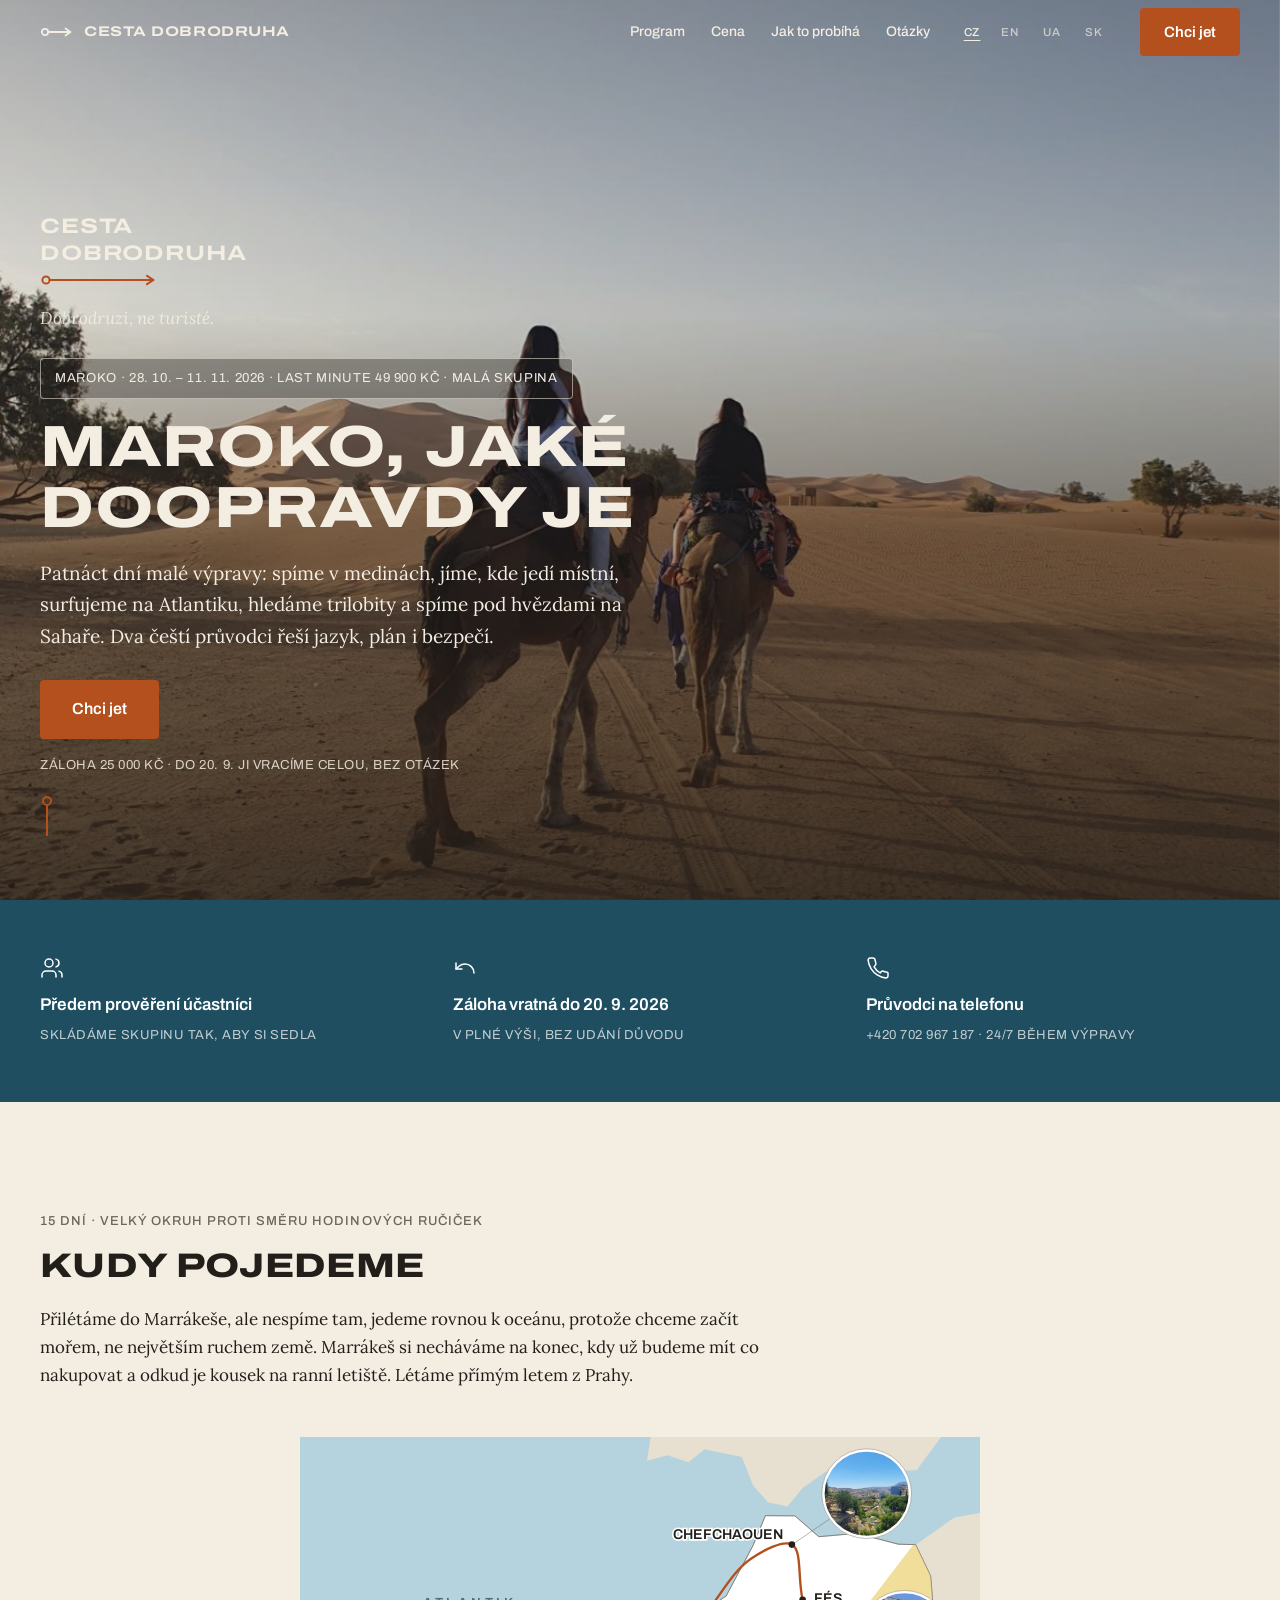
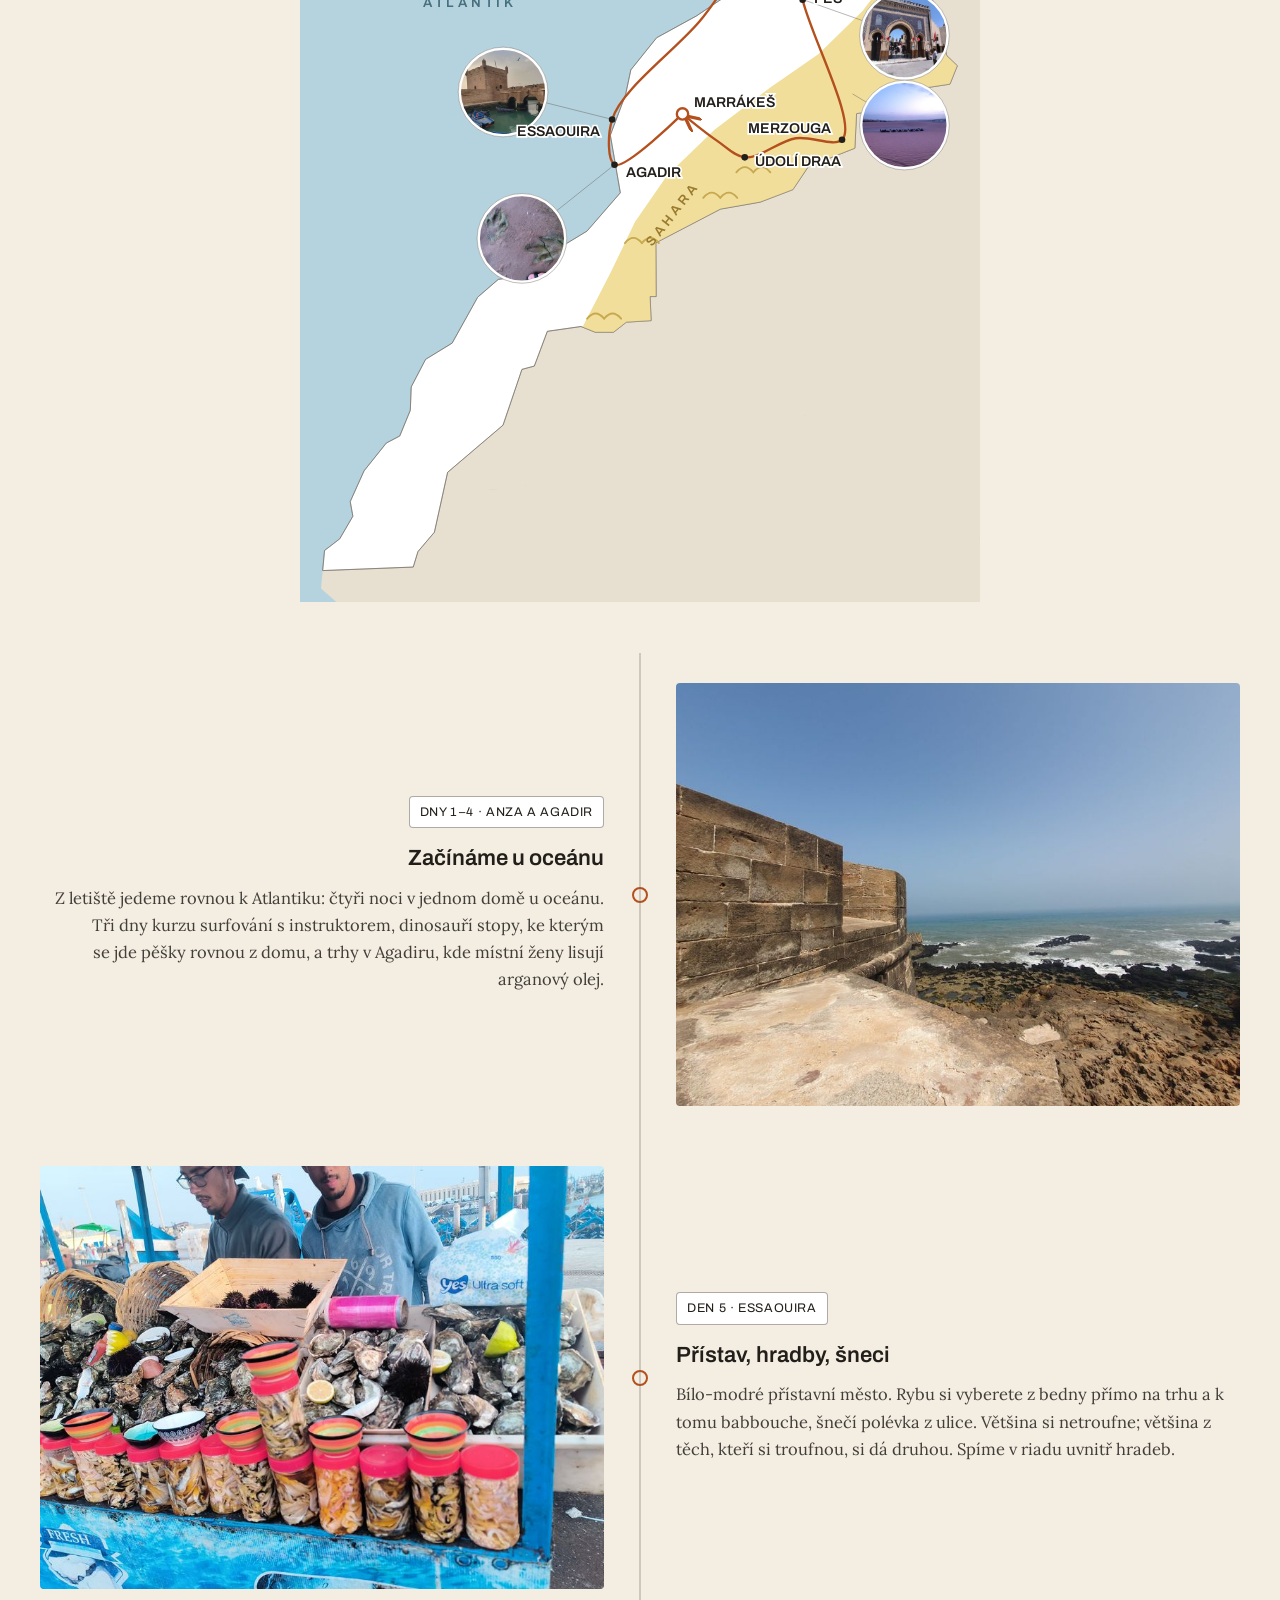
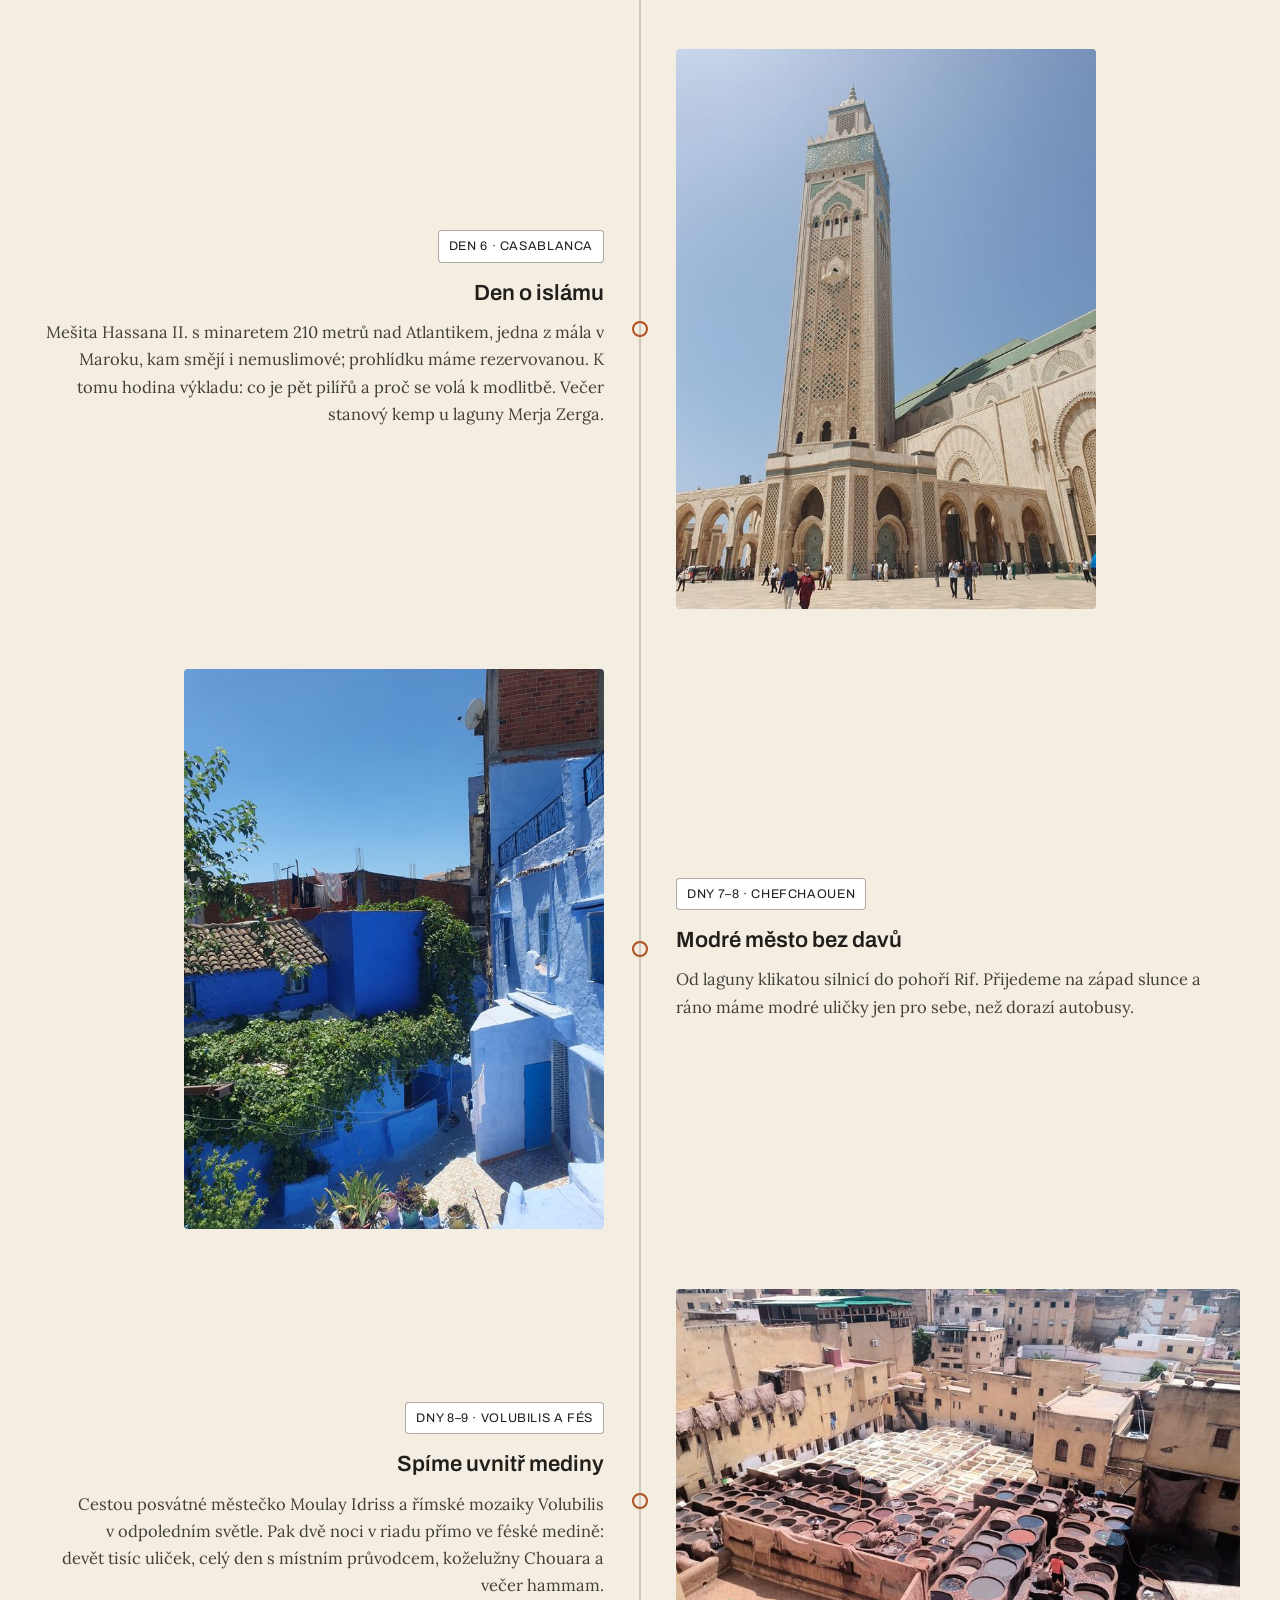
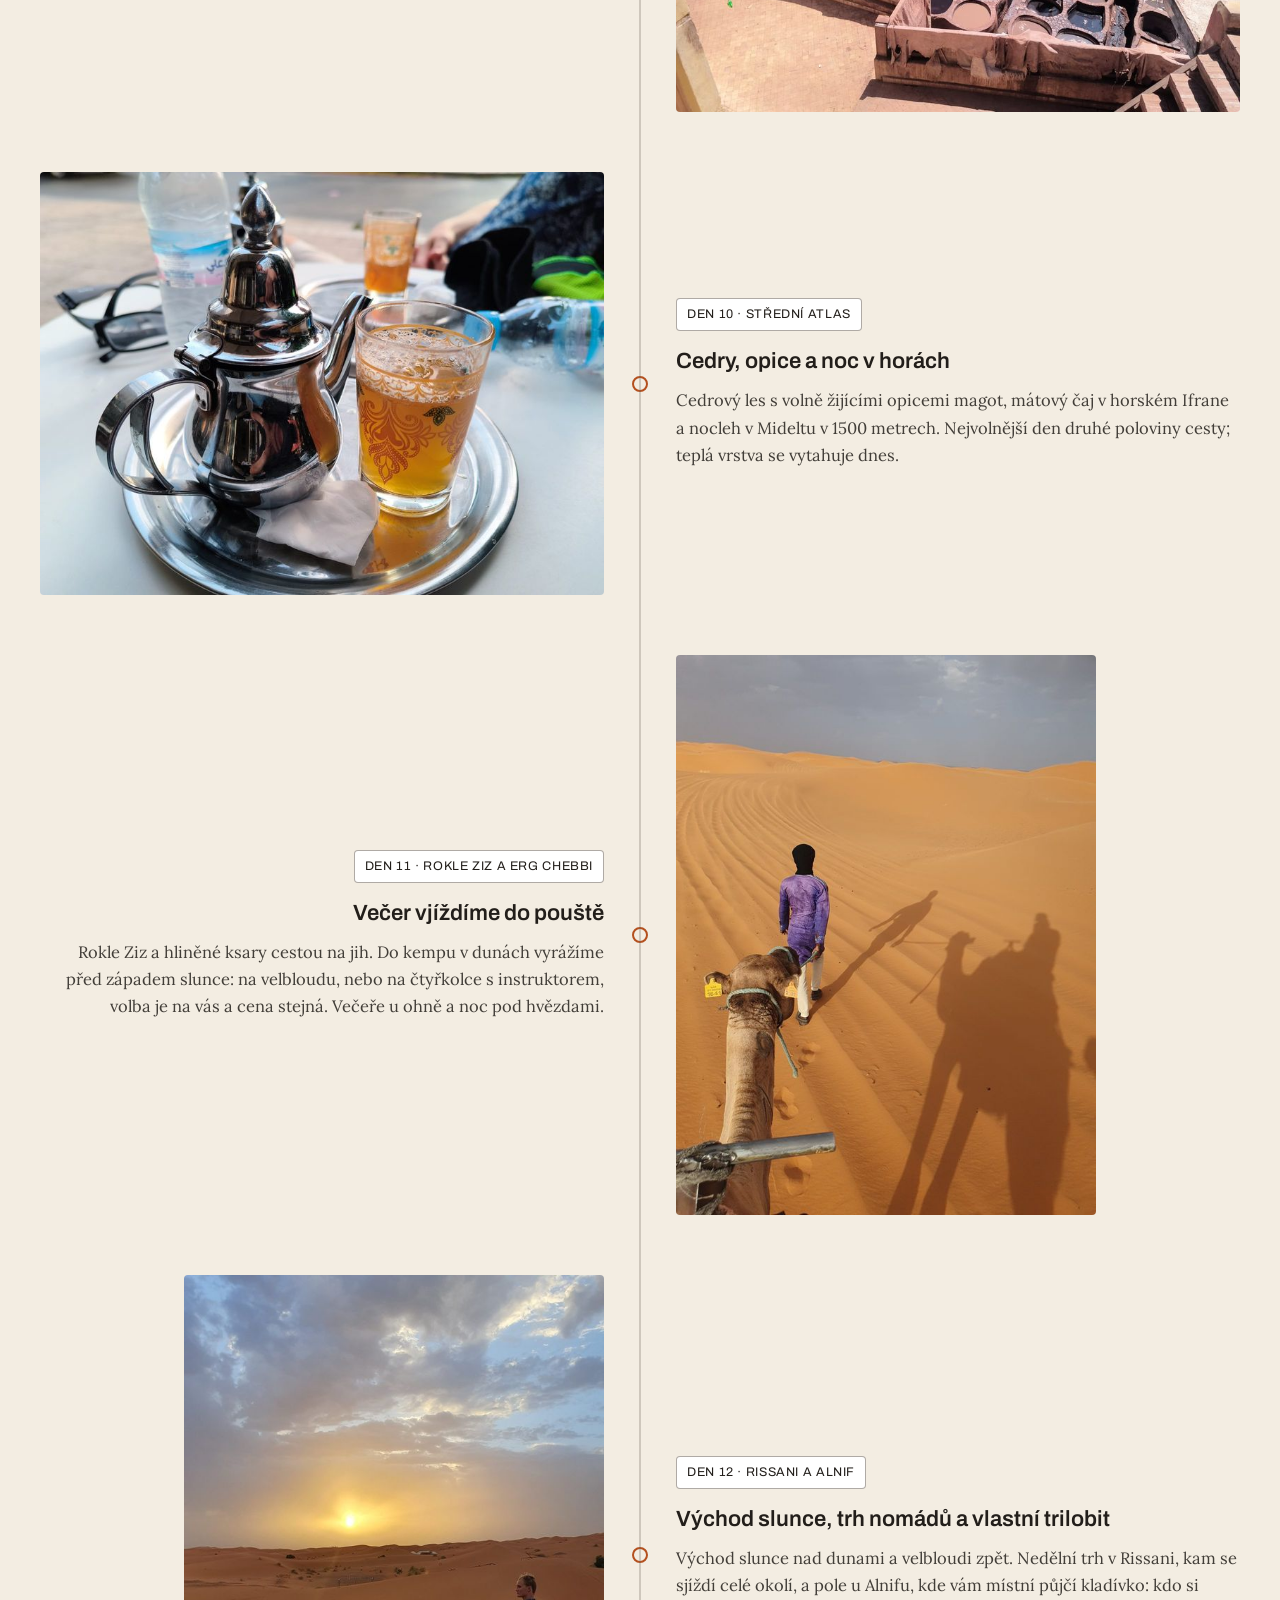
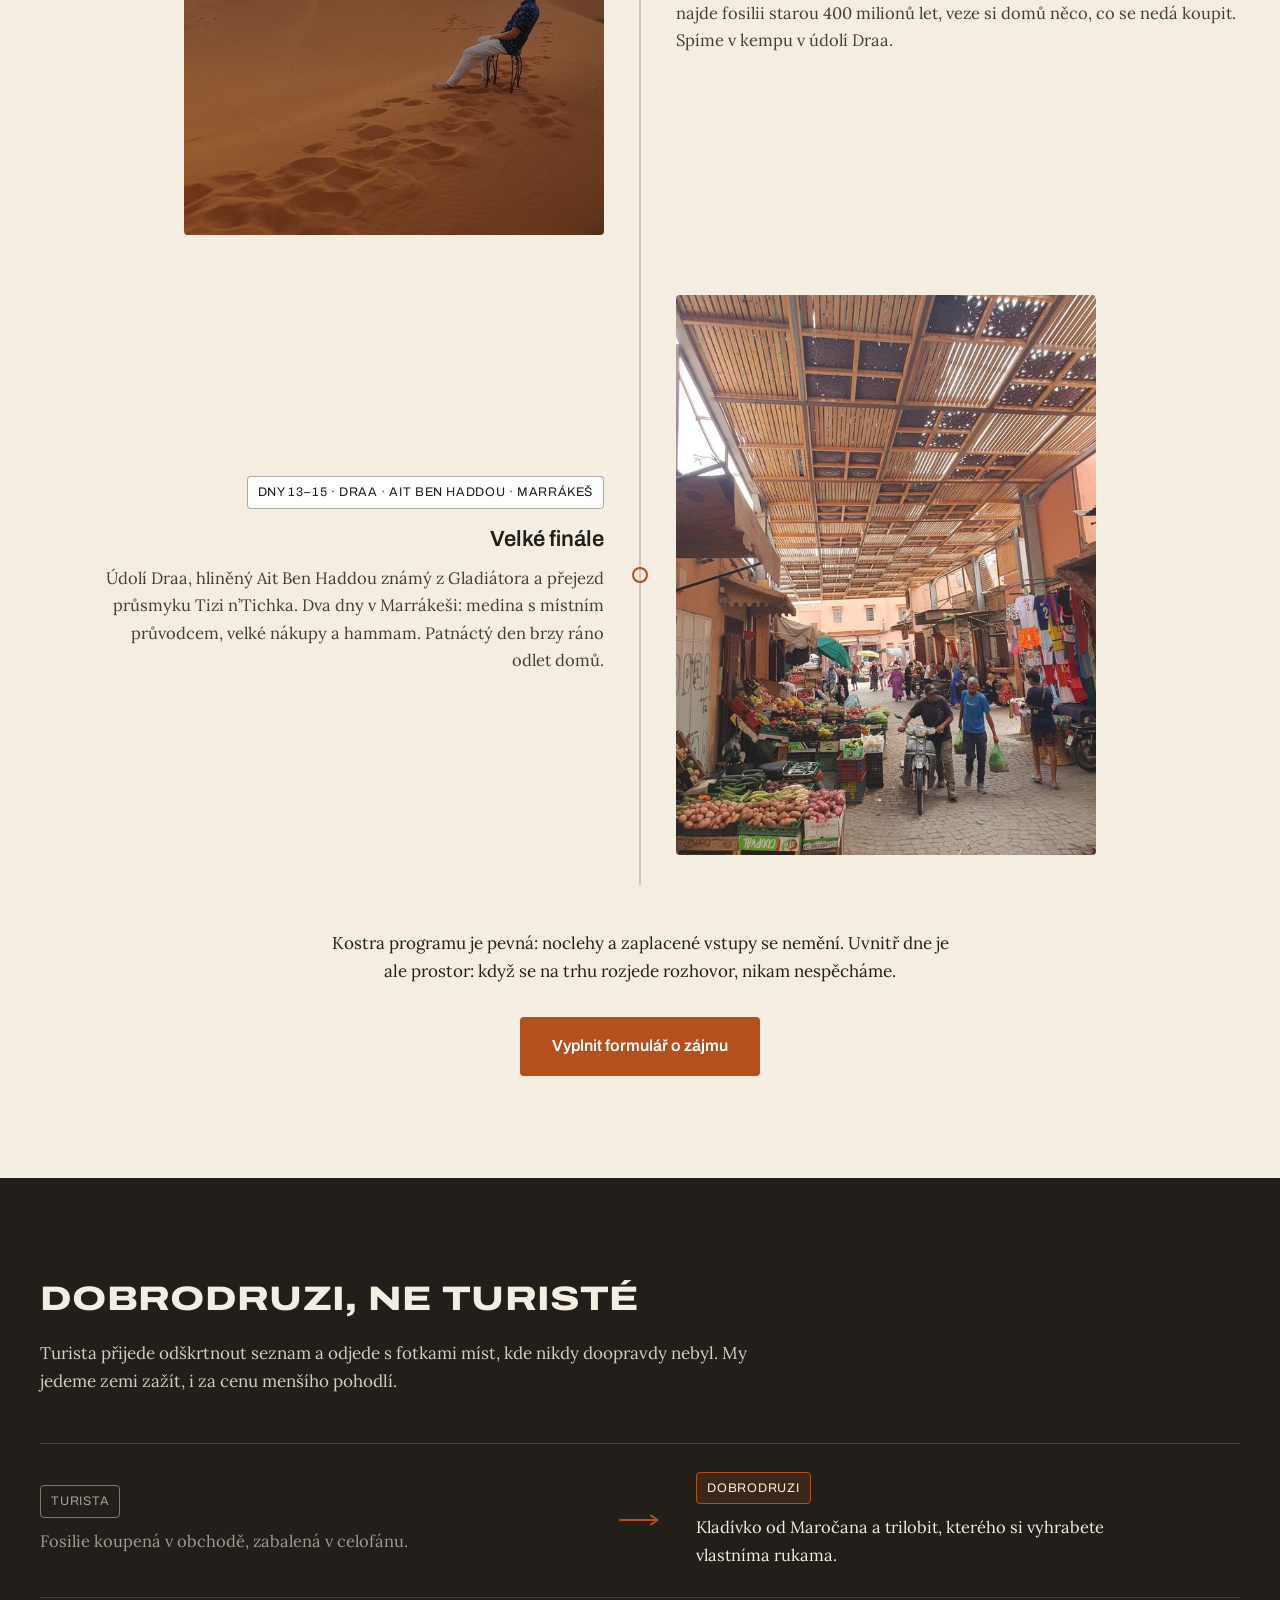
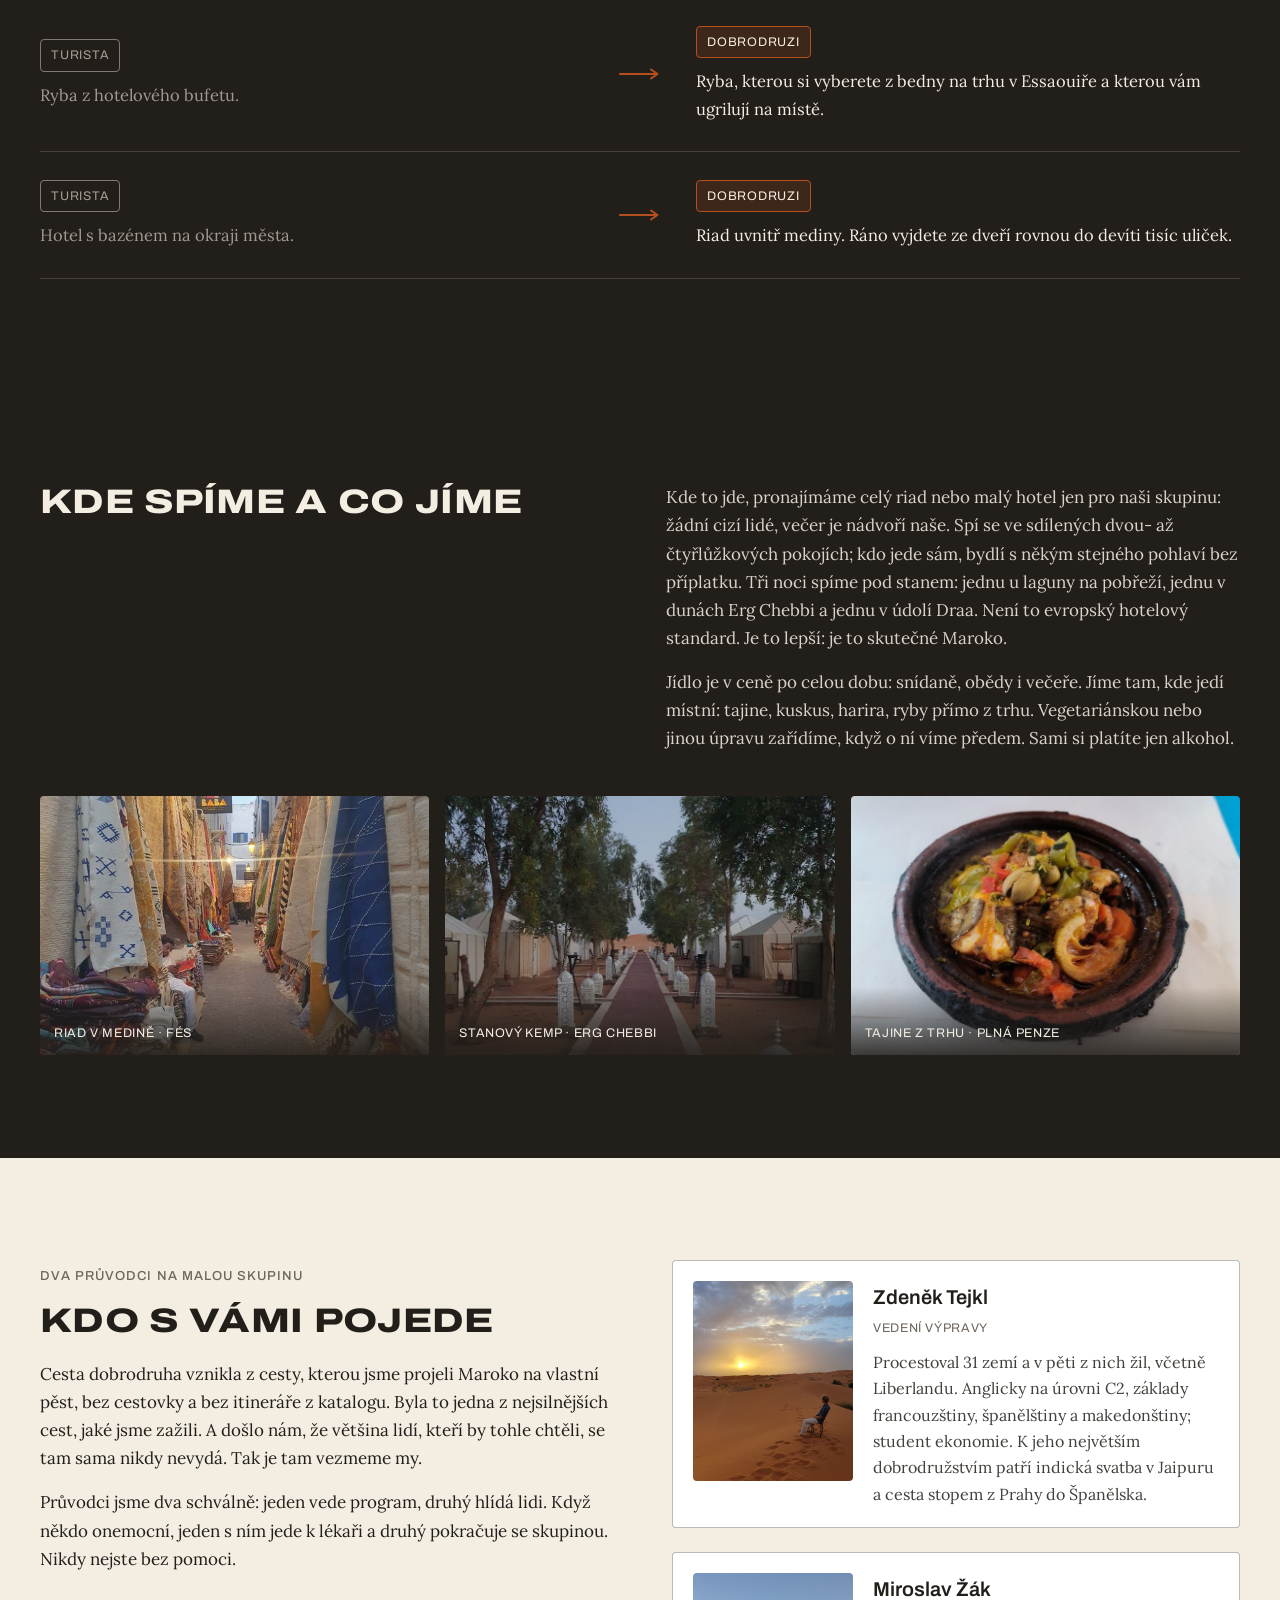
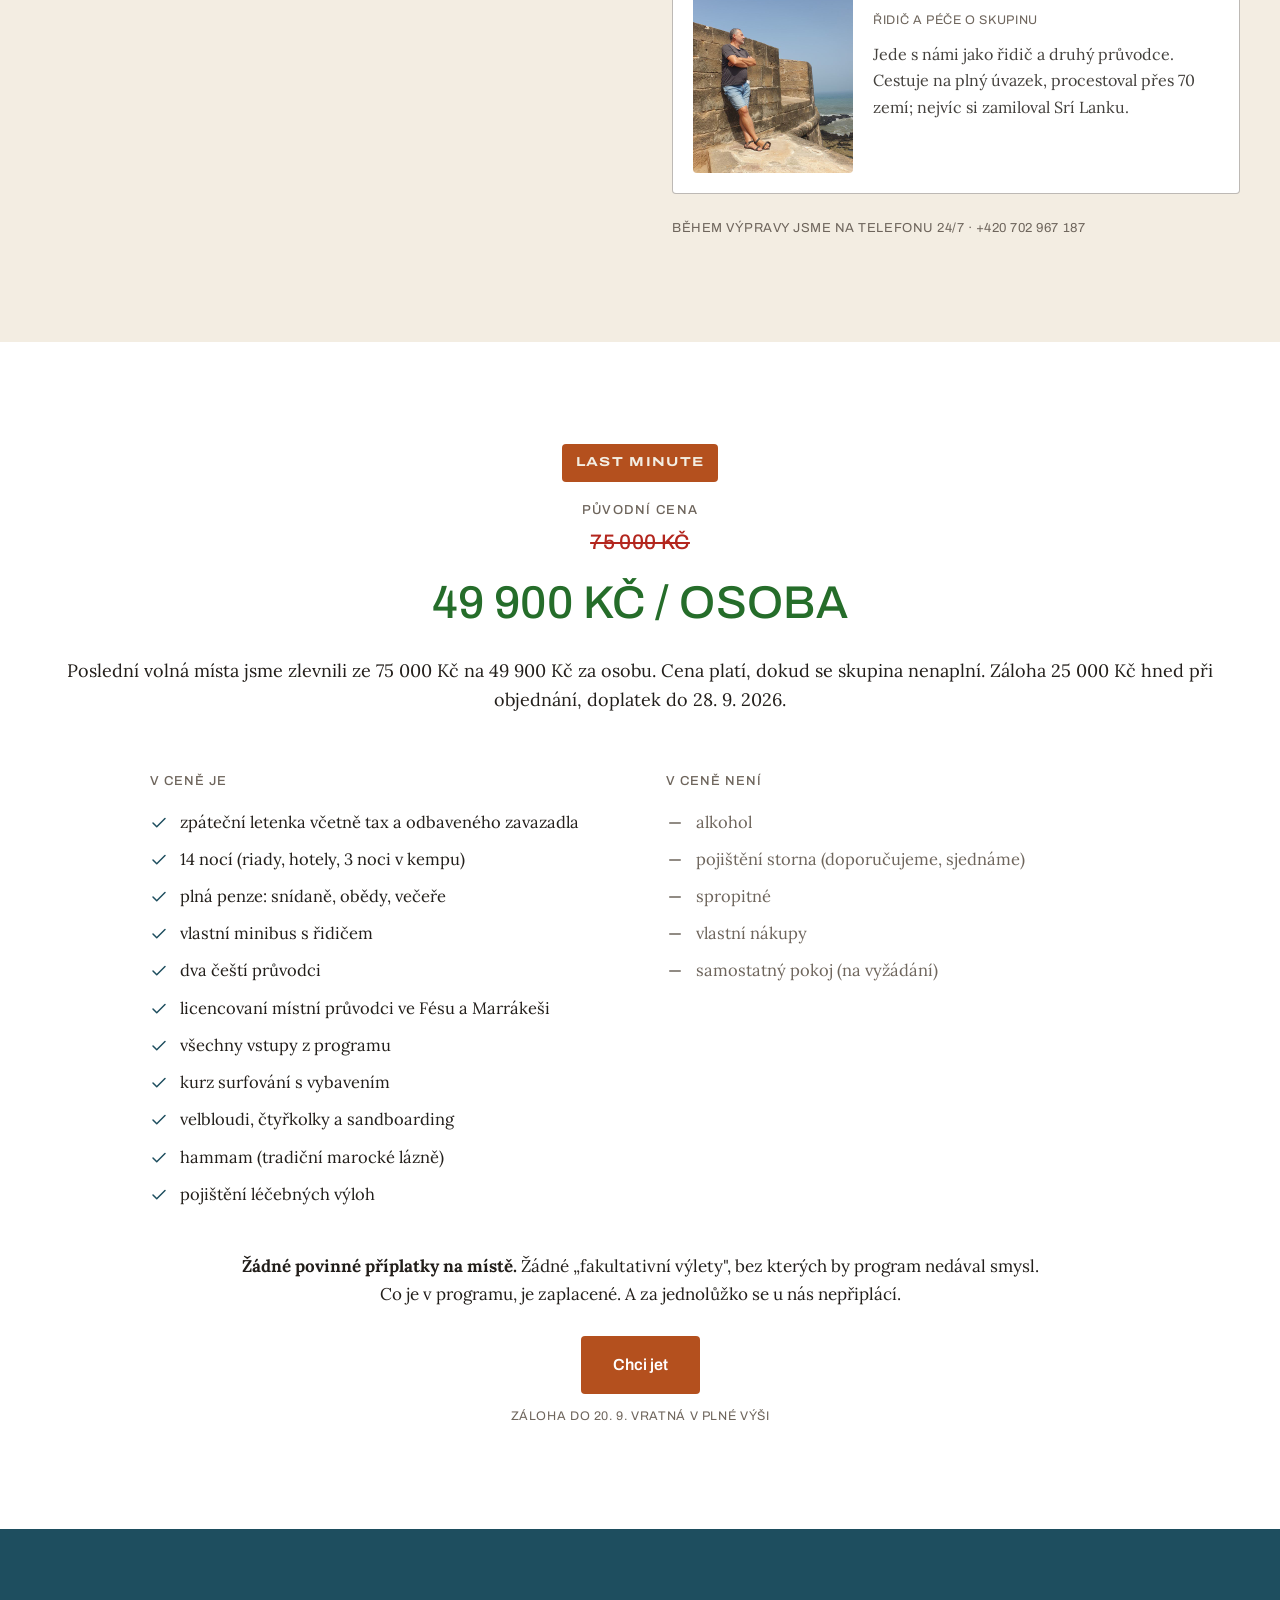
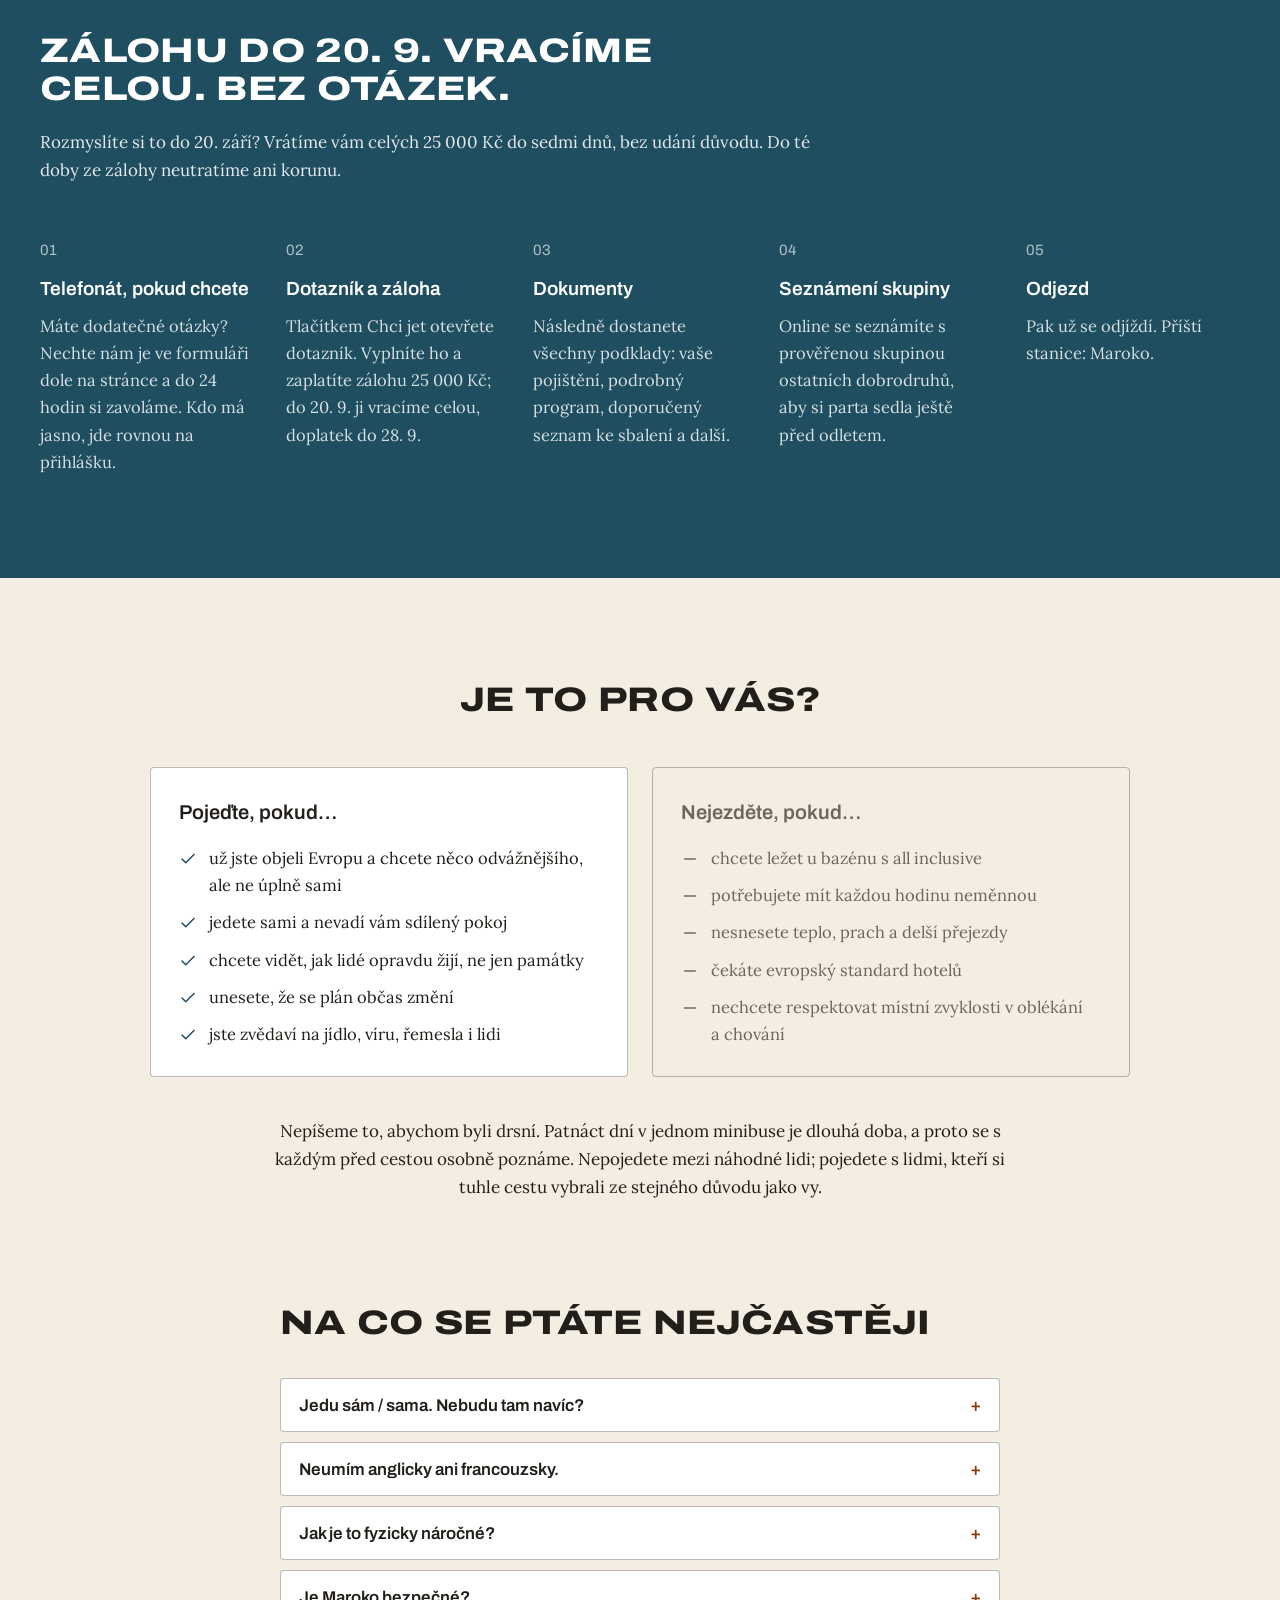
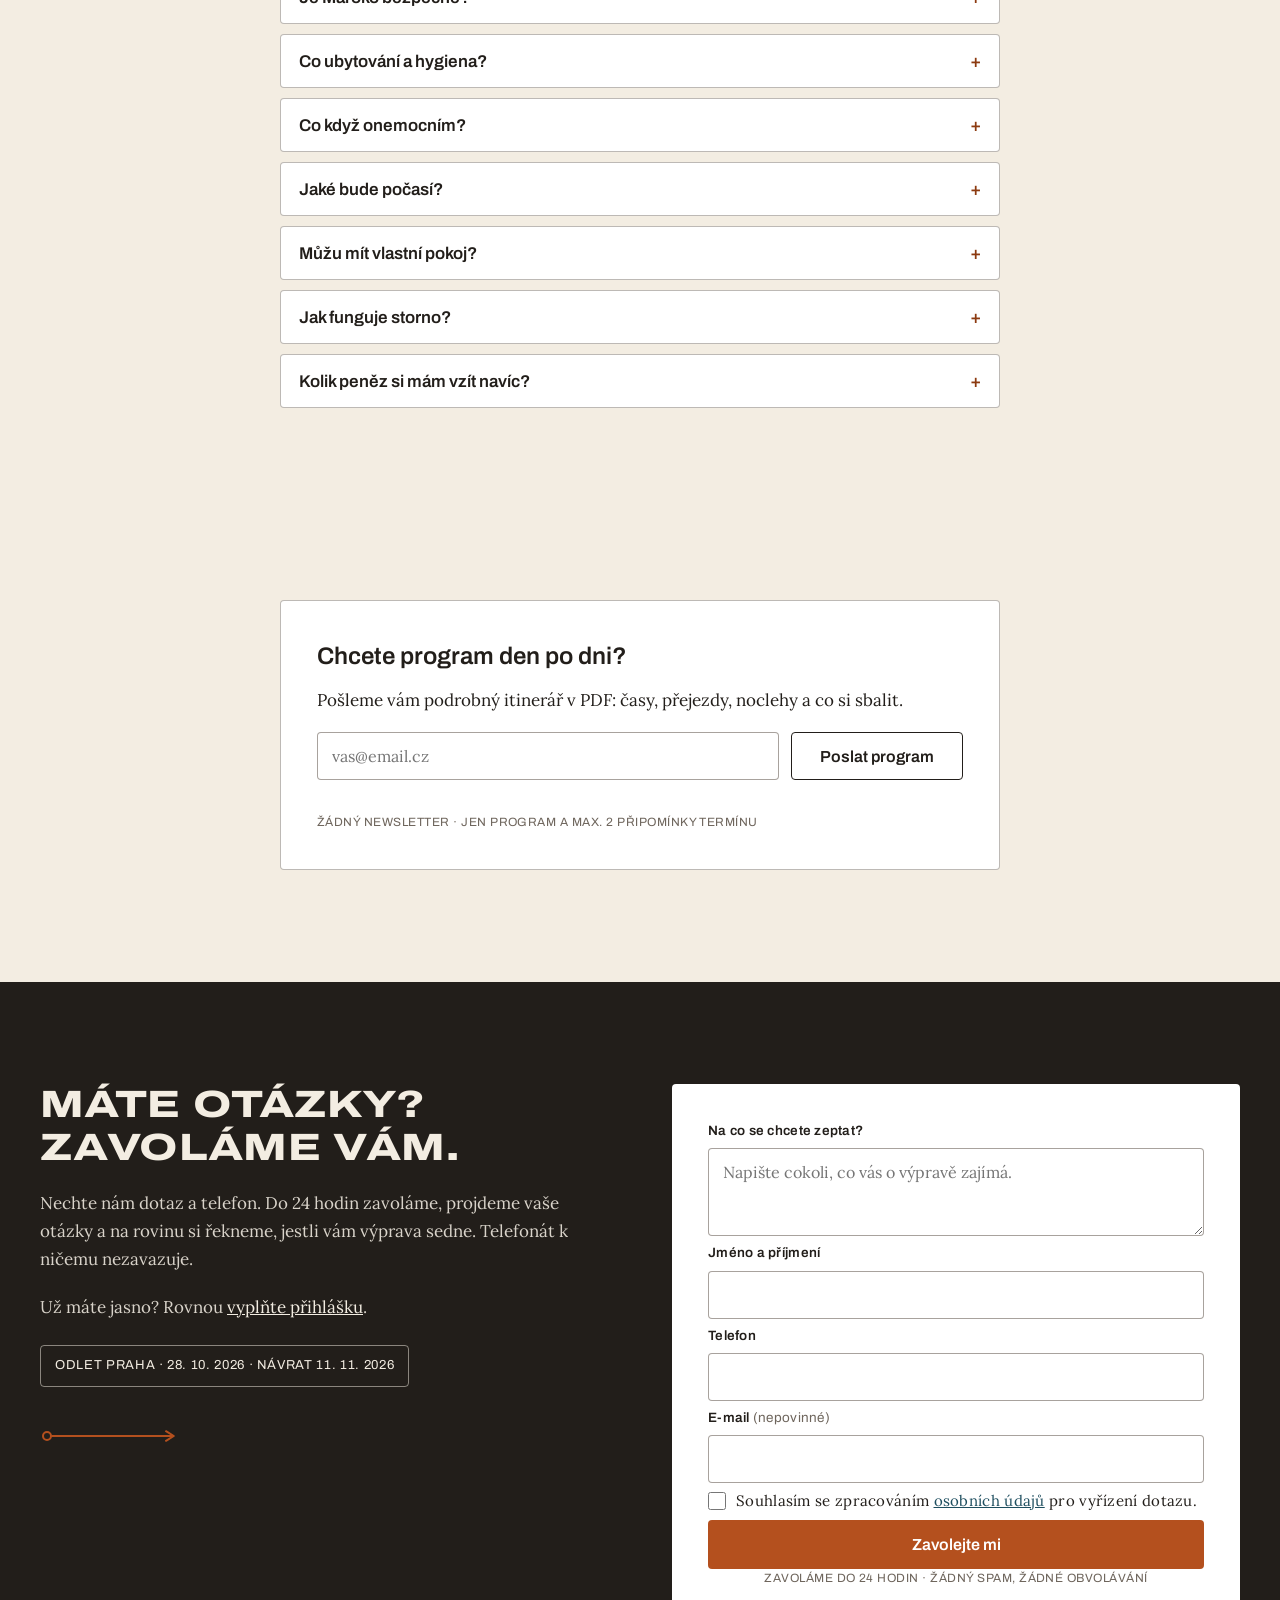
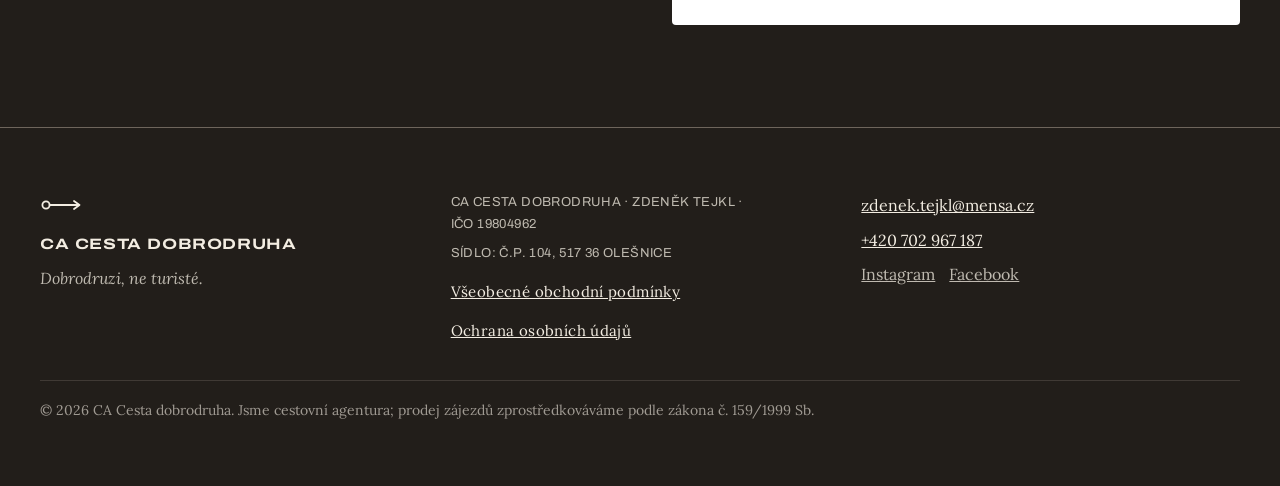
==== commit 92725767: "Audit podle Vercel Web Interface Guidelines: pristupnost a odezva ovladacich prvku Pouzity nove prid" ====
--- a/index.html
+++ b/index.html
@@ -23,6 +23,8 @@
   <link rel="stylesheet" href="css/styles.css">
 </head>
 <body>
+<a href="#obsah" class="skip-link">Přeskočit na obsah</a>
+
 
 <header id="cd-nav" class="nav">
   <div class="nav__inner">
@@ -64,10 +66,10 @@
   </nav>
 </header>
 
-<main>
+<main id="obsah">
 
 <section class="hero">
-  <img src="assets/hero-velbloudi-800.jpg" srcset="assets/hero-velbloudi-800.jpg 800w, assets/hero-velbloudi.jpg 1200w" sizes="100vw" alt="Dva jezdci na velbloudech míří ranním světlem k dunám Erg Chebbi" class="hero__img" fetchpriority="high">
+  <img width="600" height="800" src="assets/hero-velbloudi-800.jpg" srcset="assets/hero-velbloudi-800.jpg 800w, assets/hero-velbloudi.jpg 1200w" sizes="100vw" alt="Dva jezdci na velbloudech míří ranním světlem k dunám Erg Chebbi" class="hero__img" fetchpriority="high">
   <div class="hero__shade" aria-hidden="true"></div>
   <div class="hero__content">
     <div class="hero__brand">
@@ -87,6 +89,7 @@
 </section>
 
 <section class="trust">
+  <h2 class="sr-only">Proč jet s námi</h2>
   <div class="trust__inner">
     <div class="trust__item">
       <svg width="24" height="24" viewBox="0 0 24 24" fill="none" stroke="currentColor" stroke-width="1.5" stroke-linecap="round" stroke-linejoin="round" aria-hidden="true"><path d="M16 21v-2a4 4 0 0 0-4-4H6a4 4 0 0 0-4 4v2"></path><circle cx="9" cy="7" r="4"></circle><path d="M22 21v-2a4 4 0 0 0-3-3.87"></path><path d="M16 3.13a4 4 0 0 1 0 7.75"></path></svg>
@@ -181,7 +184,7 @@
           <p>Z letiště jedeme rovnou k Atlantiku: čtyři noci v jednom domě u oceánu. Tři dny kurzu surfování s instruktorem, dinosauří stopy, ke kterým se jde pěšky rovnou z domu, a trhy v Agadiru, kde místní ženy lisují arganový olej.</p>
         </div>
         <div class="stop__dot" aria-hidden="true"><span></span></div>
-        <img src="assets/atlantik-hradby-800.jpg" srcset="assets/atlantik-hradby-800.jpg 800w, assets/atlantik-hradby.jpg 1600w" sizes="(max-width: 767px) 92vw, 540px" alt="Kamenné hradby nad vlnami Atlantiku" loading="lazy" class="stop__img">
+        <img width="800" height="600" src="assets/atlantik-hradby-800.jpg" srcset="assets/atlantik-hradby-800.jpg 800w, assets/atlantik-hradby.jpg 1600w" sizes="(max-width: 767px) 92vw, 540px" alt="Kamenné hradby nad vlnami Atlantiku" loading="lazy" class="stop__img">
       </div>
 
       <div class="stop stop--right">
@@ -191,7 +194,7 @@
           <p>Bílo-modré přístavní město. Rybu si vyberete z bedny přímo na trhu a k tomu babbouche, šnečí polévka z ulice. Většina si netroufne; většina z těch, kteří si troufnou, si dá druhou. Spíme v riadu uvnitř hradeb.</p>
         </div>
         <div class="stop__dot" aria-hidden="true"><span></span></div>
-        <img src="assets/rybi-trh-800.jpg" srcset="assets/rybi-trh-800.jpg 800w, assets/rybi-trh.jpg 4096w" sizes="(max-width: 767px) 92vw, 540px" alt="Stánek rybího trhu v Essaouiře s ústřicemi a ježovkami" loading="lazy" class="stop__img">
+        <img width="800" height="600" src="assets/rybi-trh-800.jpg" srcset="assets/rybi-trh-800.jpg 800w, assets/rybi-trh.jpg 4096w" sizes="(max-width: 767px) 92vw, 540px" alt="Stánek rybího trhu v Essaouiře s ústřicemi a ježovkami" loading="lazy" class="stop__img">
       </div>
 
       <div class="stop stop--left">
@@ -201,7 +204,7 @@
           <p>Mešita Hassana II. s minaretem 210 metrů nad Atlantikem, jedna z mála v Maroku, kam smějí i nemuslimové; prohlídku máme rezervovanou. K tomu hodina výkladu: co je pět pilířů a proč se volá k modlitbě. Večer stanový kemp u laguny Merja Zerga.</p>
         </div>
         <div class="stop__dot" aria-hidden="true"><span></span></div>
-        <img src="assets/mesita-hassan-800.jpg" srcset="assets/mesita-hassan-800.jpg 800w, assets/mesita-hassan.jpg 3024w" sizes="(max-width: 767px) 92vw, 540px" alt="Minaret mešity Hassana II. proti obloze v Casablance" loading="lazy" class="stop__img stop__img--portrait">
+        <img width="600" height="800" src="assets/mesita-hassan-800.jpg" srcset="assets/mesita-hassan-800.jpg 800w, assets/mesita-hassan.jpg 3024w" sizes="(max-width: 767px) 92vw, 540px" alt="Minaret mešity Hassana II. proti obloze v Casablance" loading="lazy" class="stop__img stop__img--portrait">
       </div>
 
       <div class="stop stop--right">
@@ -211,7 +214,7 @@
           <p>Od laguny klikatou silnicí do pohoří Rif. Přijedeme na západ slunce a ráno máme modré uličky jen pro sebe, než dorazí autobusy.</p>
         </div>
         <div class="stop__dot" aria-hidden="true"><span></span></div>
-        <img src="assets/chefchaouen-mesto-800.jpg" srcset="assets/chefchaouen-mesto-800.jpg 800w, assets/chefchaouen-mesto.jpg 3024w" sizes="(max-width: 767px) 92vw, 540px" alt="Modré domy Chefchaouenu se zelení a střechami mediny" loading="lazy" class="stop__img stop__img--portrait">
+        <img width="600" height="800" src="assets/chefchaouen-mesto-800.jpg" srcset="assets/chefchaouen-mesto-800.jpg 800w, assets/chefchaouen-mesto.jpg 3024w" sizes="(max-width: 767px) 92vw, 540px" alt="Modré domy Chefchaouenu se zelení a střechami mediny" loading="lazy" class="stop__img stop__img--portrait">
       </div>
 
       <div class="stop stop--left">
@@ -221,7 +224,7 @@
           <p>Cestou posvátné městečko Moulay Idriss a římské mozaiky Volubilis v odpoledním světle. Pak dvě noci v riadu přímo ve féské medině: devět tisíc uliček, celý den s místním průvodcem, koželužny Chouara a večer hammam.</p>
         </div>
         <div class="stop__dot" aria-hidden="true"><span></span></div>
-        <img src="assets/fes-kozeluzny-800.jpg" srcset="assets/fes-kozeluzny-800.jpg 800w, assets/fes-kozeluzny.jpg 1600w" sizes="(max-width: 767px) 92vw, 540px" alt="Kamenné kádě koželužen Chouara ve Fésu ze střechy" loading="lazy" class="stop__img">
+        <img width="800" height="600" src="assets/fes-kozeluzny-800.jpg" srcset="assets/fes-kozeluzny-800.jpg 800w, assets/fes-kozeluzny.jpg 1600w" sizes="(max-width: 767px) 92vw, 540px" alt="Kamenné kádě koželužen Chouara ve Fésu ze střechy" loading="lazy" class="stop__img">
       </div>
 
       <div class="stop stop--right">
@@ -231,7 +234,7 @@
           <p>Cedrový les s volně žijícími opicemi magot, mátový čaj v horském Ifrane a nocleh v Mideltu v 1500 metrech. Nejvolnější den druhé poloviny cesty; teplá vrstva se vytahuje dnes.</p>
         </div>
         <div class="stop__dot" aria-hidden="true"><span></span></div>
-        <img src="assets/matovy-caj-800.jpg" srcset="assets/matovy-caj-800.jpg 800w, assets/matovy-caj.jpg 1600w" sizes="(max-width: 767px) 92vw, 540px" alt="Konvice mátového čaje se sklenicemi na tácu" loading="lazy" class="stop__img">
+        <img width="800" height="600" src="assets/matovy-caj-800.jpg" srcset="assets/matovy-caj-800.jpg 800w, assets/matovy-caj.jpg 1600w" sizes="(max-width: 767px) 92vw, 540px" alt="Konvice mátového čaje se sklenicemi na tácu" loading="lazy" class="stop__img">
       </div>
 
       <div class="stop stop--left">
@@ -241,7 +244,7 @@
           <p>Rokle Ziz a hliněné ksary cestou na jih. Do kempu v dunách vyrážíme před západem slunce: na velbloudu, nebo na čtyřkolce s instruktorem, volba je na vás a cena stejná. Večeře u ohně a noc pod hvězdami.</p>
         </div>
         <div class="stop__dot" aria-hidden="true"><span></span></div>
-        <img src="assets/velbloud-duny-800.jpg" srcset="assets/velbloud-duny-800.jpg 800w, assets/velbloud-duny.jpg 1200w" sizes="(max-width: 767px) 92vw, 540px" alt="Pohled z hřbetu velblouda na duny Erg Chebbi s dlouhými stíny" loading="lazy" class="stop__img stop__img--portrait">
+        <img width="600" height="800" src="assets/velbloud-duny-800.jpg" srcset="assets/velbloud-duny-800.jpg 800w, assets/velbloud-duny.jpg 1200w" sizes="(max-width: 767px) 92vw, 540px" alt="Pohled z hřbetu velblouda na duny Erg Chebbi s dlouhými stíny" loading="lazy" class="stop__img stop__img--portrait">
       </div>
 
       <div class="stop stop--right">
@@ -251,7 +254,7 @@
           <p>Východ slunce nad dunami a velbloudi zpět. Nedělní trh v Rissani, kam se sjíždí celé okolí, a pole u Alnifu, kde vám místní půjčí kladívko: kdo si najde fosilii starou 400 milionů let, veze si domů něco, co se nedá koupit. Spíme v kempu v údolí Draa.</p>
         </div>
         <div class="stop__dot" aria-hidden="true"><span></span></div>
-        <img src="assets/poust-zapad-800.jpg" srcset="assets/poust-zapad-800.jpg 600w, assets/poust-zapad.jpg 1200w" sizes="(max-width: 767px) 92vw, 540px" alt="Slunce nízko nad dunami Erg Chebbi a stopy v písku" loading="lazy" class="stop__img stop__img--portrait">
+        <img width="600" height="800" src="assets/poust-zapad-800.jpg" srcset="assets/poust-zapad-800.jpg 600w, assets/poust-zapad.jpg 1200w" sizes="(max-width: 767px) 92vw, 540px" alt="Slunce nízko nad dunami Erg Chebbi a stopy v písku" loading="lazy" class="stop__img stop__img--portrait">
       </div>
 
       <div class="stop stop--left">
@@ -261,7 +264,7 @@
           <p>Údolí Draa, hliněný Ait Ben Haddou známý z Gladiátora a přejezd průsmyku Tizi n&#8217;Tichka. Dva dny v Marrákeši: medina s místním průvodcem, velké nákupy a hammam. Patnáctý den brzy ráno odlet domů.</p>
         </div>
         <div class="stop__dot" aria-hidden="true"><span></span></div>
-        <img src="assets/marrakes-souk-800.jpg" srcset="assets/marrakes-souk-800.jpg 800w, assets/marrakes-souk.jpg 1200w" sizes="(max-width: 767px) 92vw, 540px" alt="Zastřešený souk v Marrákeši plný stánků" loading="lazy" class="stop__img stop__img--portrait">
+        <img width="600" height="800" src="assets/marrakes-souk-800.jpg" srcset="assets/marrakes-souk-800.jpg 800w, assets/marrakes-souk.jpg 1200w" sizes="(max-width: 767px) 92vw, 540px" alt="Zastřešený souk v Marrákeši plný stánků" loading="lazy" class="stop__img stop__img--portrait">
       </div>
     </div>
     <p class="program__outro">Kostra programu je pevná: noclehy a zaplacené vstupy se nemění. Uvnitř dne je ale prostor: když se na trhu rozjede rozhovor, nikam nespěcháme.</p>
@@ -324,15 +327,15 @@
     </div>
     <div class="stay__photos">
       <figure>
-        <img src="assets/medina-vecer-800.jpg" srcset="assets/medina-vecer-800.jpg 800w, assets/medina-vecer.jpg 1200w" sizes="(max-width: 767px) 92vw, 380px" alt="Večerní ulička mediny s teplým světlem luceren" loading="lazy">
+        <img width="600" height="800" src="assets/medina-vecer-800.jpg" srcset="assets/medina-vecer-800.jpg 800w, assets/medina-vecer.jpg 1200w" sizes="(max-width: 767px) 92vw, 380px" alt="Večerní ulička mediny s teplým světlem luceren" loading="lazy">
         <figcaption>RIAD V MEDINĚ · FÉS</figcaption>
       </figure>
       <figure>
-        <img src="assets/kemp-stan-800.jpg" srcset="assets/kemp-stan-800.jpg 800w, assets/kemp-stan.jpg 3024w" sizes="(max-width: 767px) 92vw, 380px" alt="Stanový kemp v Erg Chebbi za soumraku s lucernami podél cesty" loading="lazy">
+        <img width="800" height="533" src="assets/kemp-stan-800.jpg" srcset="assets/kemp-stan-800.jpg 800w, assets/kemp-stan.jpg 3024w" sizes="(max-width: 767px) 92vw, 380px" alt="Stanový kemp v Erg Chebbi za soumraku s lucernami podél cesty" loading="lazy">
         <figcaption>STANOVÝ KEMP · ERG CHEBBI</figcaption>
       </figure>
       <figure>
-        <img src="assets/tajine-agadir-800.jpg" srcset="assets/tajine-agadir-800.jpg 800w, assets/tajine-agadir.jpg 3024w" sizes="(max-width: 767px) 92vw, 380px" alt="Rybí tajine se zeleninou a olivami na tržnici v Agadiru" loading="lazy">
+        <img width="800" height="533" src="assets/tajine-agadir-800.jpg" srcset="assets/tajine-agadir-800.jpg 800w, assets/tajine-agadir.jpg 3024w" sizes="(max-width: 767px) 92vw, 380px" alt="Rybí tajine se zeleninou a olivami na tržnici v Agadiru" loading="lazy">
         <figcaption>TAJINE Z TRHU · PLNÁ PENZE</figcaption>
       </figure>
     </div>
@@ -349,7 +352,7 @@
     </div>
     <div class="guides__cards">
       <div class="card guide">
-        <img src="assets/pruvodce-zdenek-800.jpg" srcset="assets/pruvodce-zdenek-800.jpg 800w, assets/pruvodce-zdenek.jpg 3024w" sizes="160px" alt="Zdeněk Tejkl na hřebeni duny Erg Chebbi při západu slunce" loading="lazy" class="guide__img">
+        <img width="640" height="800" src="assets/pruvodce-zdenek-800.jpg" srcset="assets/pruvodce-zdenek-800.jpg 800w, assets/pruvodce-zdenek.jpg 3024w" sizes="160px" alt="Zdeněk Tejkl na hřebeni duny Erg Chebbi při západu slunce" loading="lazy" class="guide__img">
         <div>
           <h3>Zdeněk Tejkl</h3>
           <span class="guide__role">VEDENÍ VÝPRAVY</span>
@@ -357,7 +360,7 @@
         </div>
       </div>
       <div class="card guide">
-        <img src="assets/pruvodce-miroslav-800.jpg" srcset="assets/pruvodce-miroslav-800.jpg 800w, assets/pruvodce-miroslav.jpg 3024w" sizes="160px" alt="Miroslav Žák na hradbách Essaouiry nad Atlantikem" loading="lazy" class="guide__img">
+        <img width="640" height="800" src="assets/pruvodce-miroslav-800.jpg" srcset="assets/pruvodce-miroslav-800.jpg 800w, assets/pruvodce-miroslav.jpg 3024w" sizes="160px" alt="Miroslav Žák na hradbách Essaouiry nad Atlantikem" loading="lazy" class="guide__img">
         <div>
           <h3>Miroslav Žák</h3>
           <span class="guide__role">ŘIDIČ A PÉČE O SKUPINU</span>
--- a/css/styles.css
+++ b/css/styles.css
@@ -35,7 +35,49 @@
   overflow-x: clip;
 }
 
-img { display: block; max-width: 100%; }
+/* height: auto je nutné, protože obrázky mají v HTML uvedené width a height
+   kvůli rezervaci místa; bez něj by se při zmenšení deformovaly */
+img { display: block; max-width: 100%; height: auto; }
+
+/* Text jen pro odečítače obrazovky: vizuálně skrytý, ale čitelný pro
+   asistivní technologie. Slouží k doplnění nadpisů, které návrh nezobrazuje. */
+.sr-only {
+  position: absolute;
+  width: 1px;
+  height: 1px;
+  padding: 0;
+  margin: -1px;
+  overflow: hidden;
+  clip: rect(0, 0, 0, 0);
+  white-space: nowrap;
+  border: 0;
+}
+
+/* Odkaz pro přeskočení navigace: schovaný, dokud na něj někdo nepřejde
+   tabulátorem. Bez něj musí uživatel klávesnice na každé stránce
+   proklikat celé menu, než se dostane k obsahu. */
+.skip-link {
+  position: absolute;
+  left: 8px;
+  top: -60px;
+  z-index: 100;
+  background: var(--cd-uhel);
+  color: var(--cd-pisek);
+  font-family: var(--cd-font-display);
+  font-weight: 600;
+  font-size: 14px;
+  padding: 10px 16px;
+  border-radius: var(--cd-radius);
+  text-decoration: none;
+  transition: top 0.15s ease;
+}
+
+.skip-link:focus {
+  top: 8px;
+  color: var(--cd-pisek);
+  outline: 2px solid var(--cd-terakota);
+  outline-offset: 2px;
+}
 [hidden] { display: none !important; }
 a { color: var(--cd-hlubina); }
 a:hover { color: var(--cd-terakota-tmava); }
@@ -78,7 +120,13 @@
   border: none;
   cursor: pointer;
   white-space: nowrap;
-}
+  /* ruší prodlevu 300 ms, kterou některé mobilní prohlížeče čekají na dvojklik */
+  touch-action: manipulation;
+  transition: background 0.18s ease, color 0.18s ease, transform 0.08s ease;
+}
+
+/* hmatová odezva na stisk, hlavně na dotykových zařízeních, kde hover není */
+.btn:active { transform: translateY(1px); }
 
 .btn--primary { background: var(--cd-terakota); color: var(--cd-bila); }
 .btn--primary:hover { background: var(--cd-terakota-tmava); color: var(--cd-bila); }
@@ -238,6 +286,16 @@
 
 .nav__langs--solo { margin-left: auto; }
 
+/* dotyková plocha alespoň 32 px, ačkoli text je malý (WCAG 2.5.8) */
+.nav__langs a:not(.btn),
+.nav__langs .is-active {
+  display: inline-flex;
+  align-items: center;
+  justify-content: center;
+  min-width: 32px;
+  min-height: 32px;
+}
+
 .nav__langs a:not(.btn) { padding: 4px 4px; opacity: 0.7; }
 .nav__langs a:not(.btn):hover { opacity: 1; }
 .nav__langs .is-active { opacity: 1; text-decoration: underline; text-underline-offset: 4px; }
@@ -302,9 +360,14 @@
 
 .nav__menu a.nav__menu-last { border-bottom: none; }
 
-@media (max-width: 767px) {
+/* Plná lišta potřebuje 888 px v češtině a 981 px v ukrajinštině; pod 1024 px
+   se nevejde a ořezávala by tlačítko, proto se do té šířky používá burger. */
+@media (max-width: 1023px) {
   .nav__links { display: none; }
   .nav__mobile { display: flex; gap: 10px; }
+}
+
+@media (max-width: 767px) {
   .nav__inner { gap: 10px; padding: 0 14px; }
   .nav__logo { gap: 7px; }
   .nav__logo svg { width: 28px; }
@@ -1157,7 +1220,9 @@
 .apply {
   background: var(--cd-uhel);
   padding: calc(var(--nav-h) + clamp(28px, 5vw, 56px)) 24px clamp(64px, 9vw, 112px);
+  /* dvh místo vh: na iOS Safari se stránka nepřepočítává při skrytí adresního řádku */
   min-height: 100vh;
+  min-height: 100dvh;
   box-sizing: border-box;
 }
 
@@ -1211,6 +1276,8 @@
   display: flex;
   gap: 8px;
   align-items: center;
+  /* alespoň 24 px na výšku, aby se dalo pohodlně trefit prstem (WCAG 2.5.8) */
+  min-height: 24px;
   font-family: var(--cd-font-text);
   font-weight: 400;
   font-size: 15.5px;
@@ -1279,6 +1346,7 @@
 .final__route { margin-top: 36px; }
 
 .final__card {
+  box-sizing: border-box;
   background: var(--cd-bila);
   color: var(--cd-uhel);
   border-radius: var(--cd-radius);
@@ -1348,6 +1416,9 @@
 
 .pay-box strong { font-weight: 500; color: var(--cd-terakota-tmava); }
 
+/* h2 na stránce přihlášky, h3 v sekci s dotazem na hlavní stránce:
+   na obou místech jde o stejný nadpis potvrzení */
+.final__sent h2,
 .final__sent h3 {
   font-family: var(--cd-font-display);
   font-weight: 600;
@@ -1617,6 +1688,9 @@
     transition: opacity 0.45s ease;
   }
   .hero__img { animation: none; }
+  /* barva se stále mění, jen bez posunu tlačítka */
+  .btn { transition: background 0.18s ease, color 0.18s ease; }
+  .btn:active { transform: none; }
 }
 
 .guide__img {
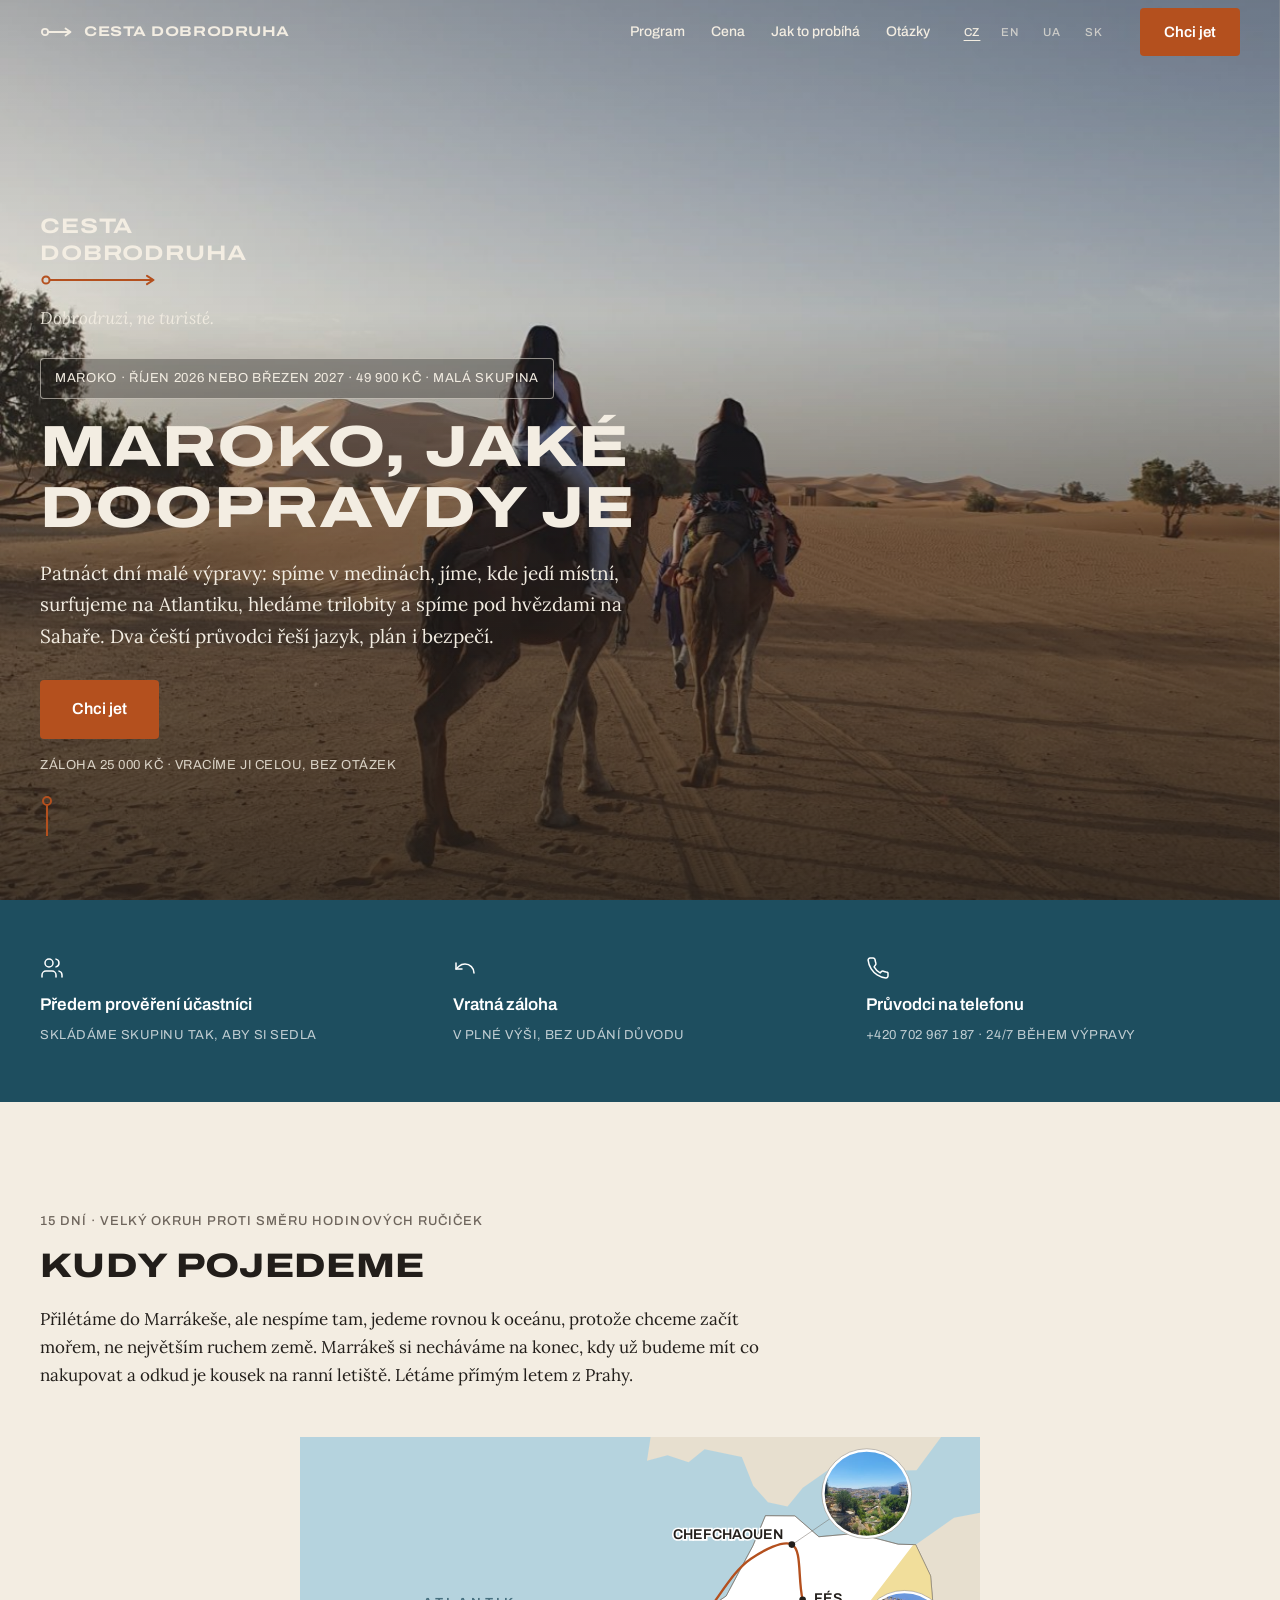
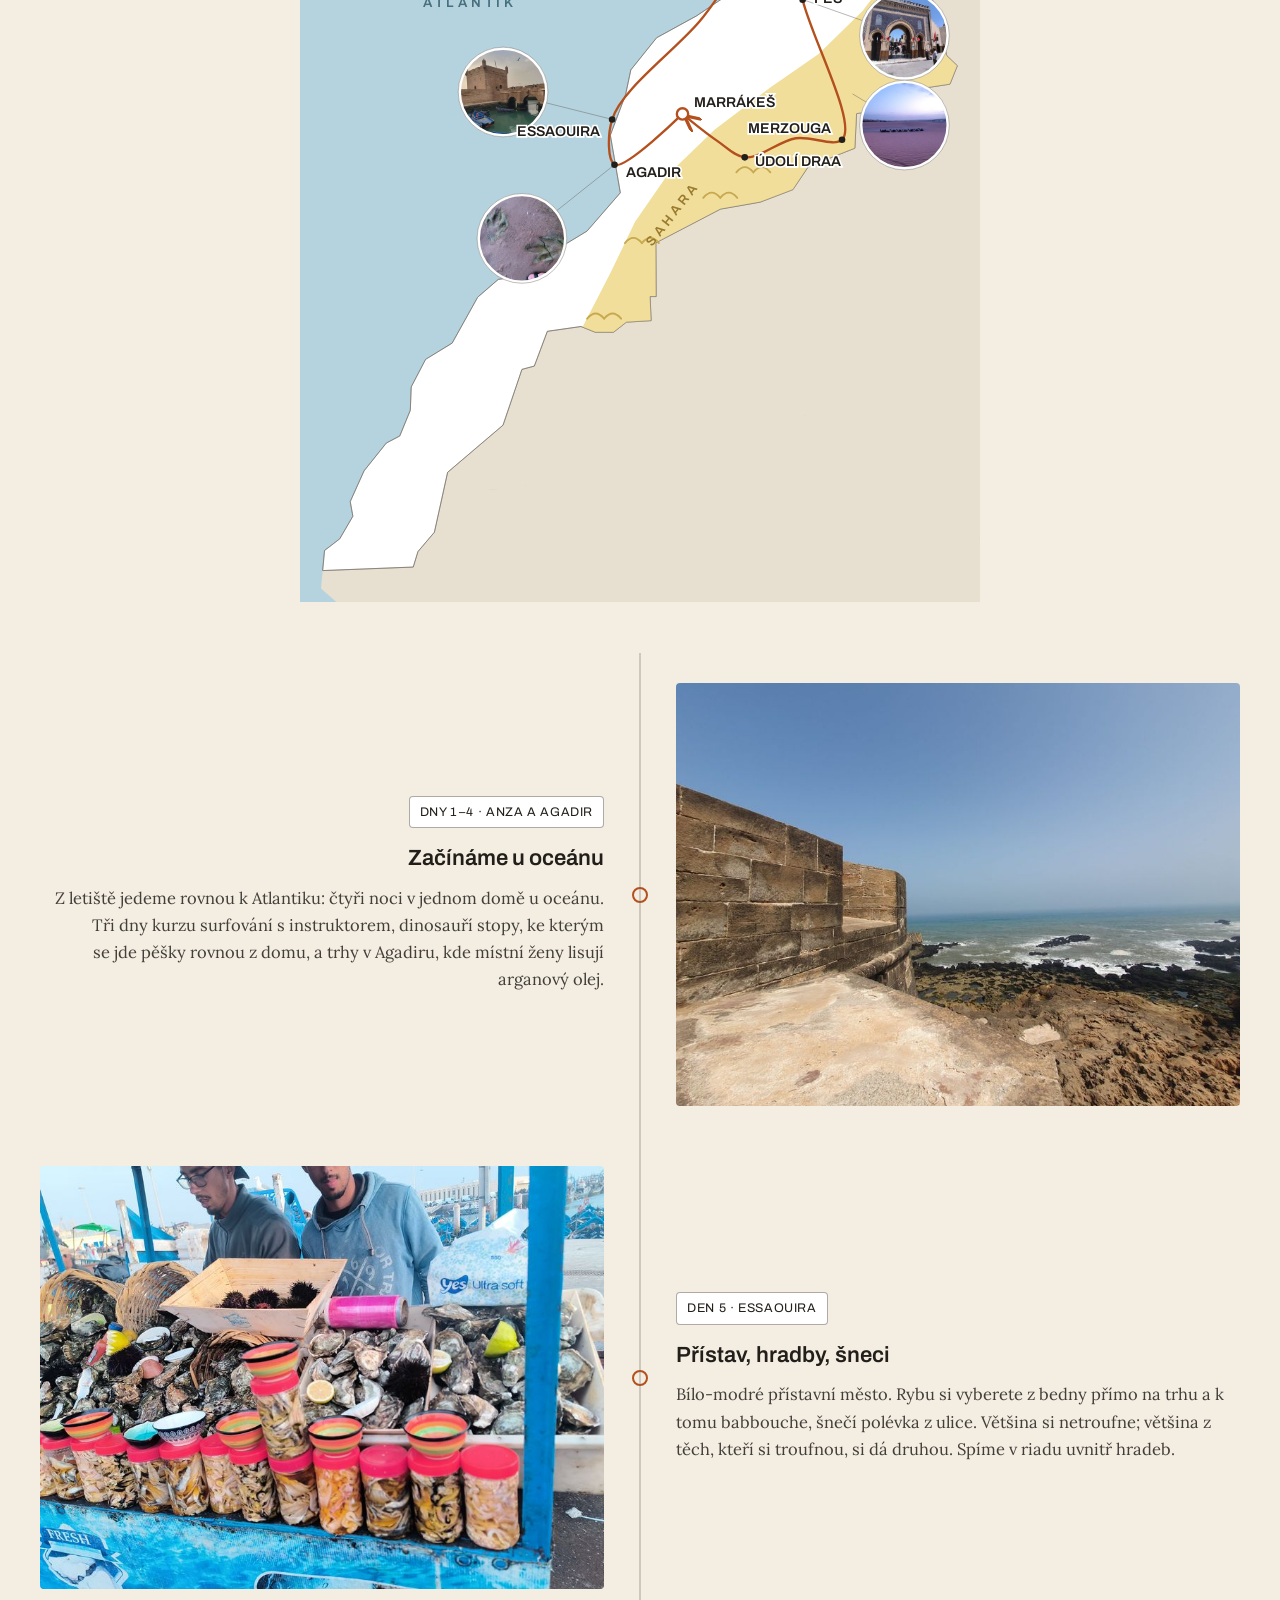
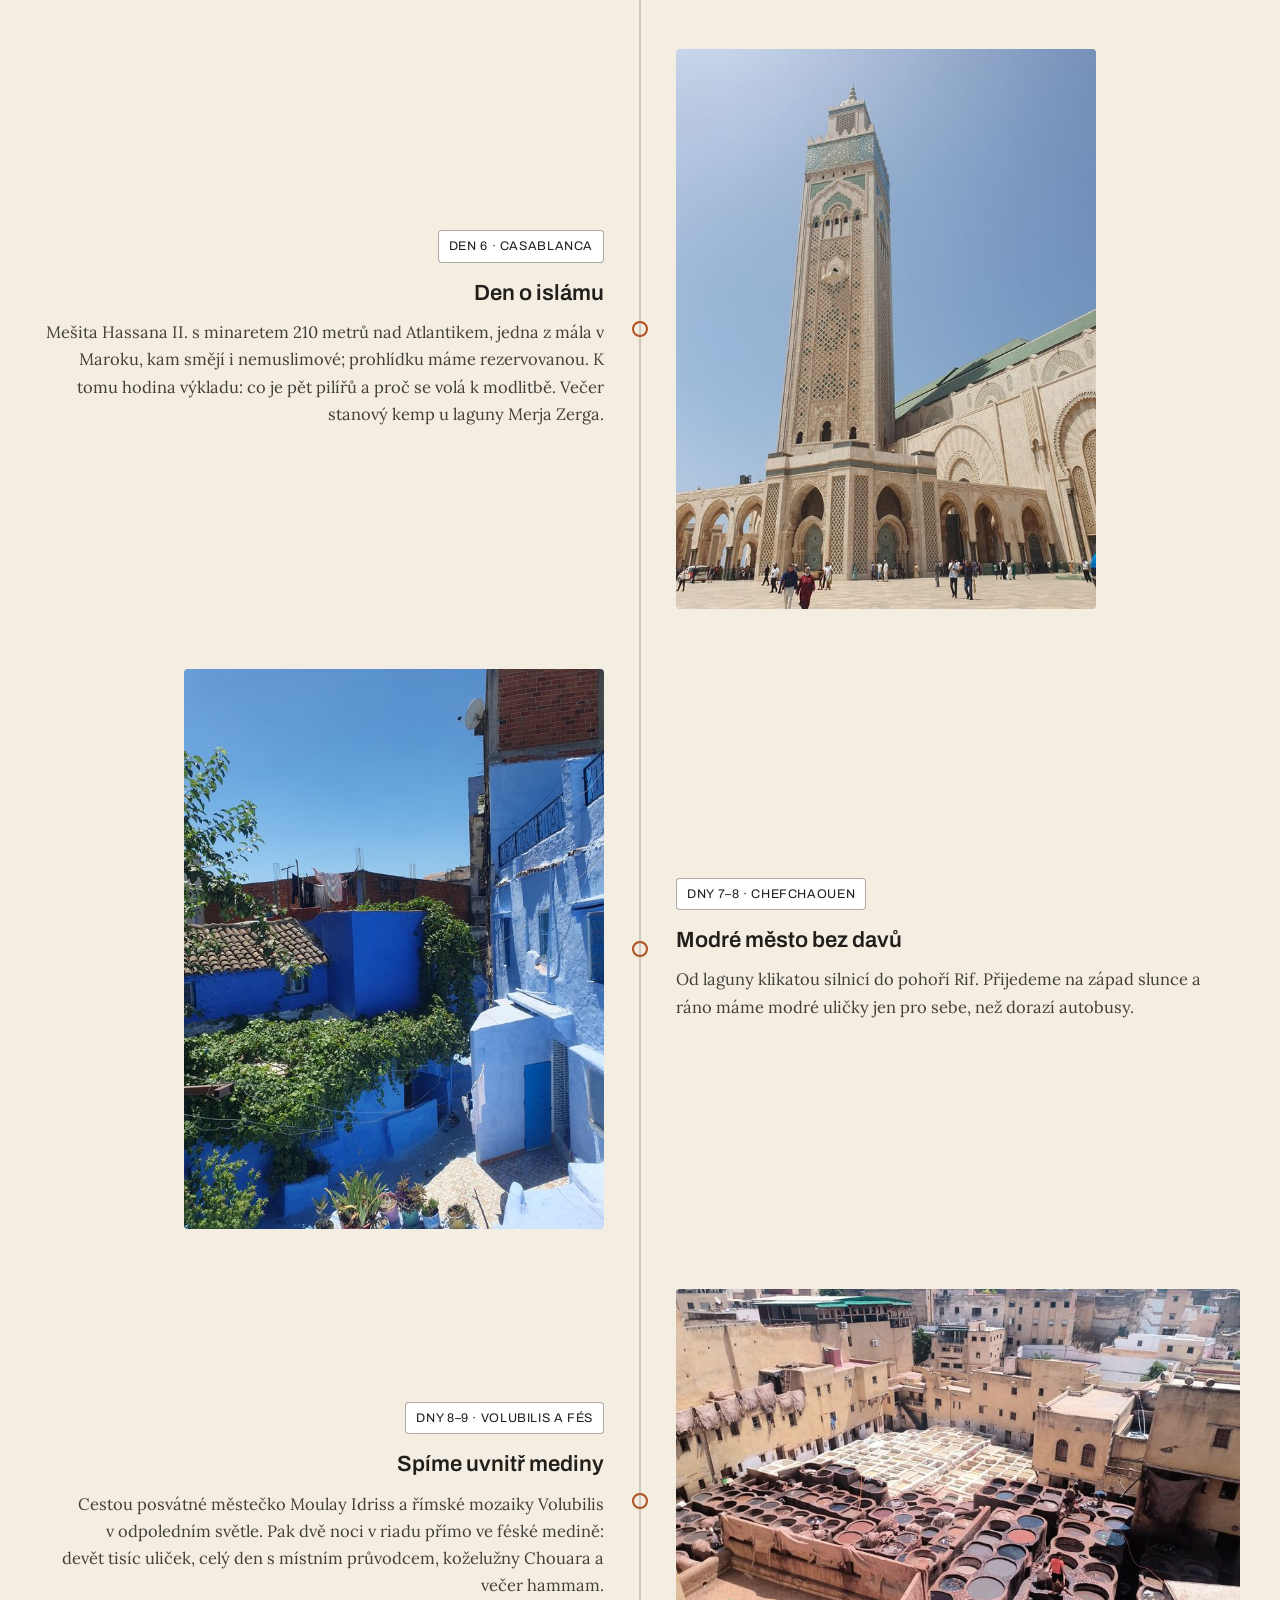
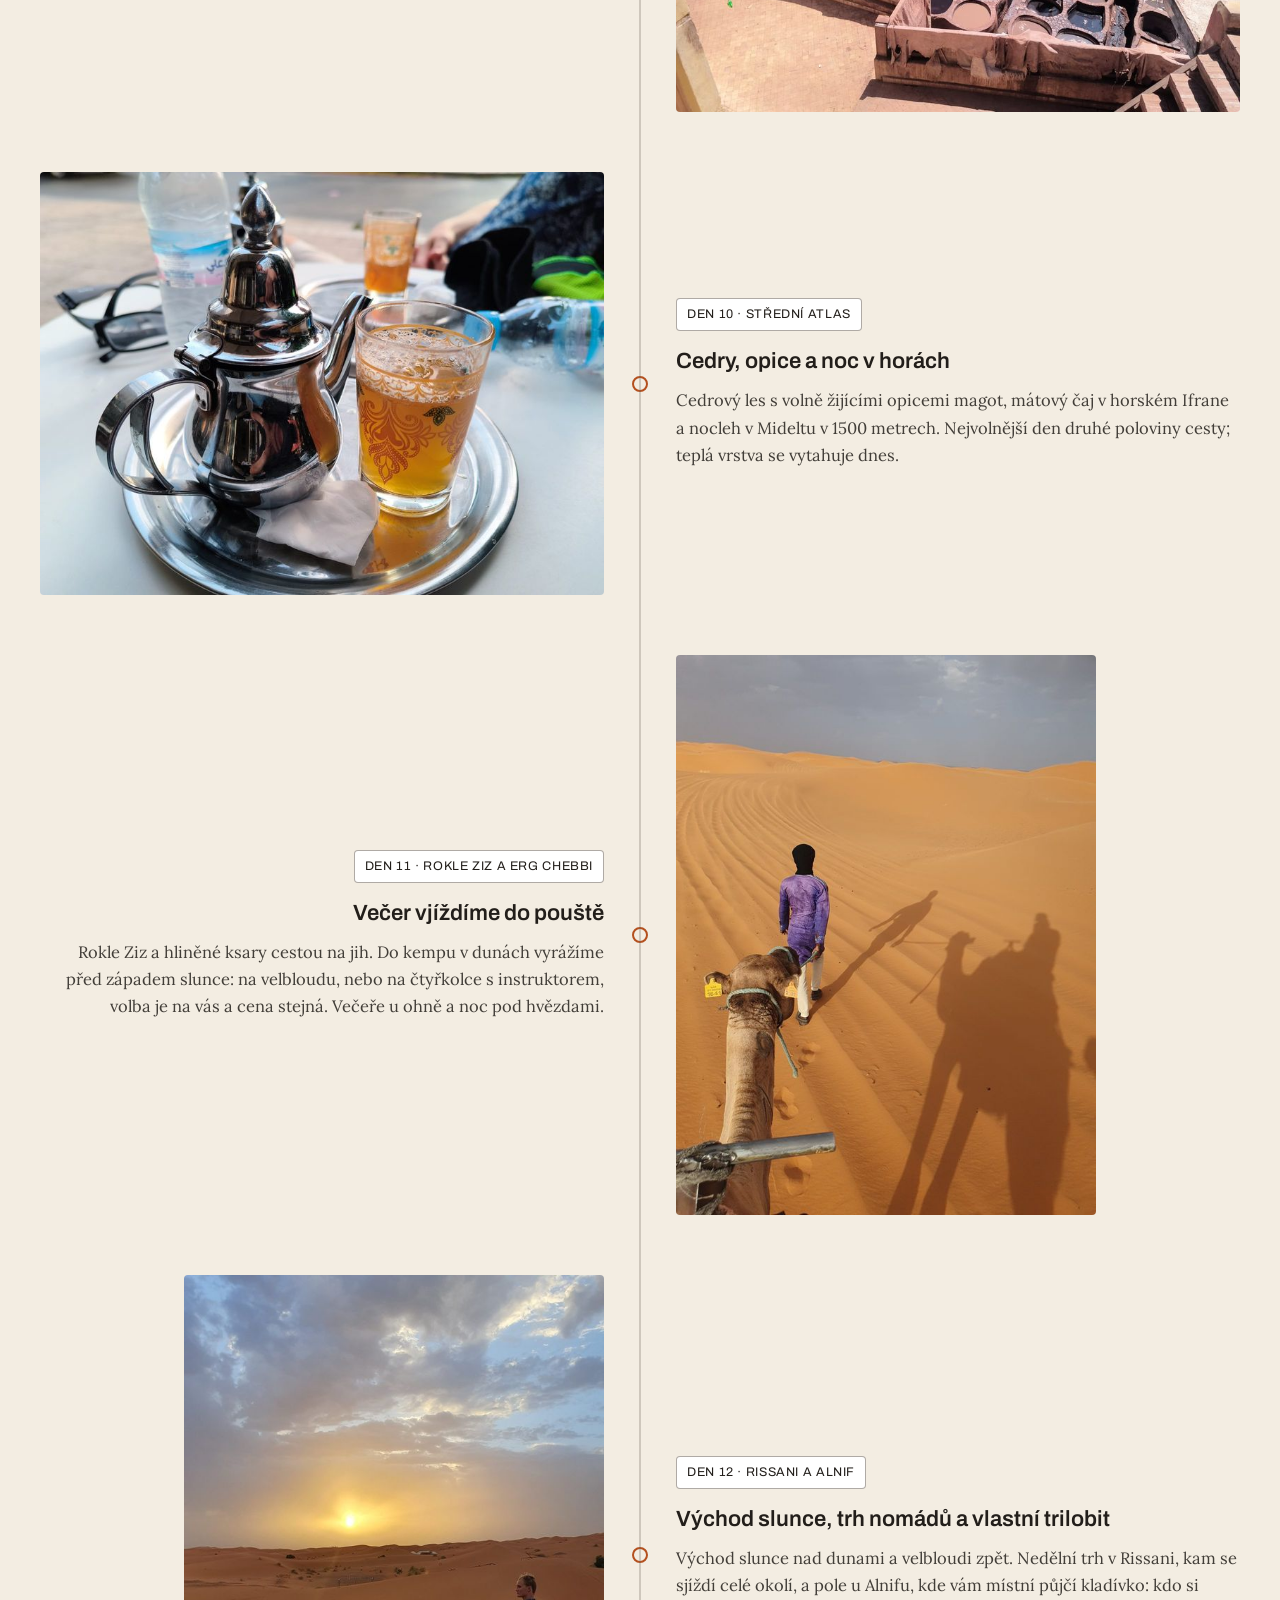
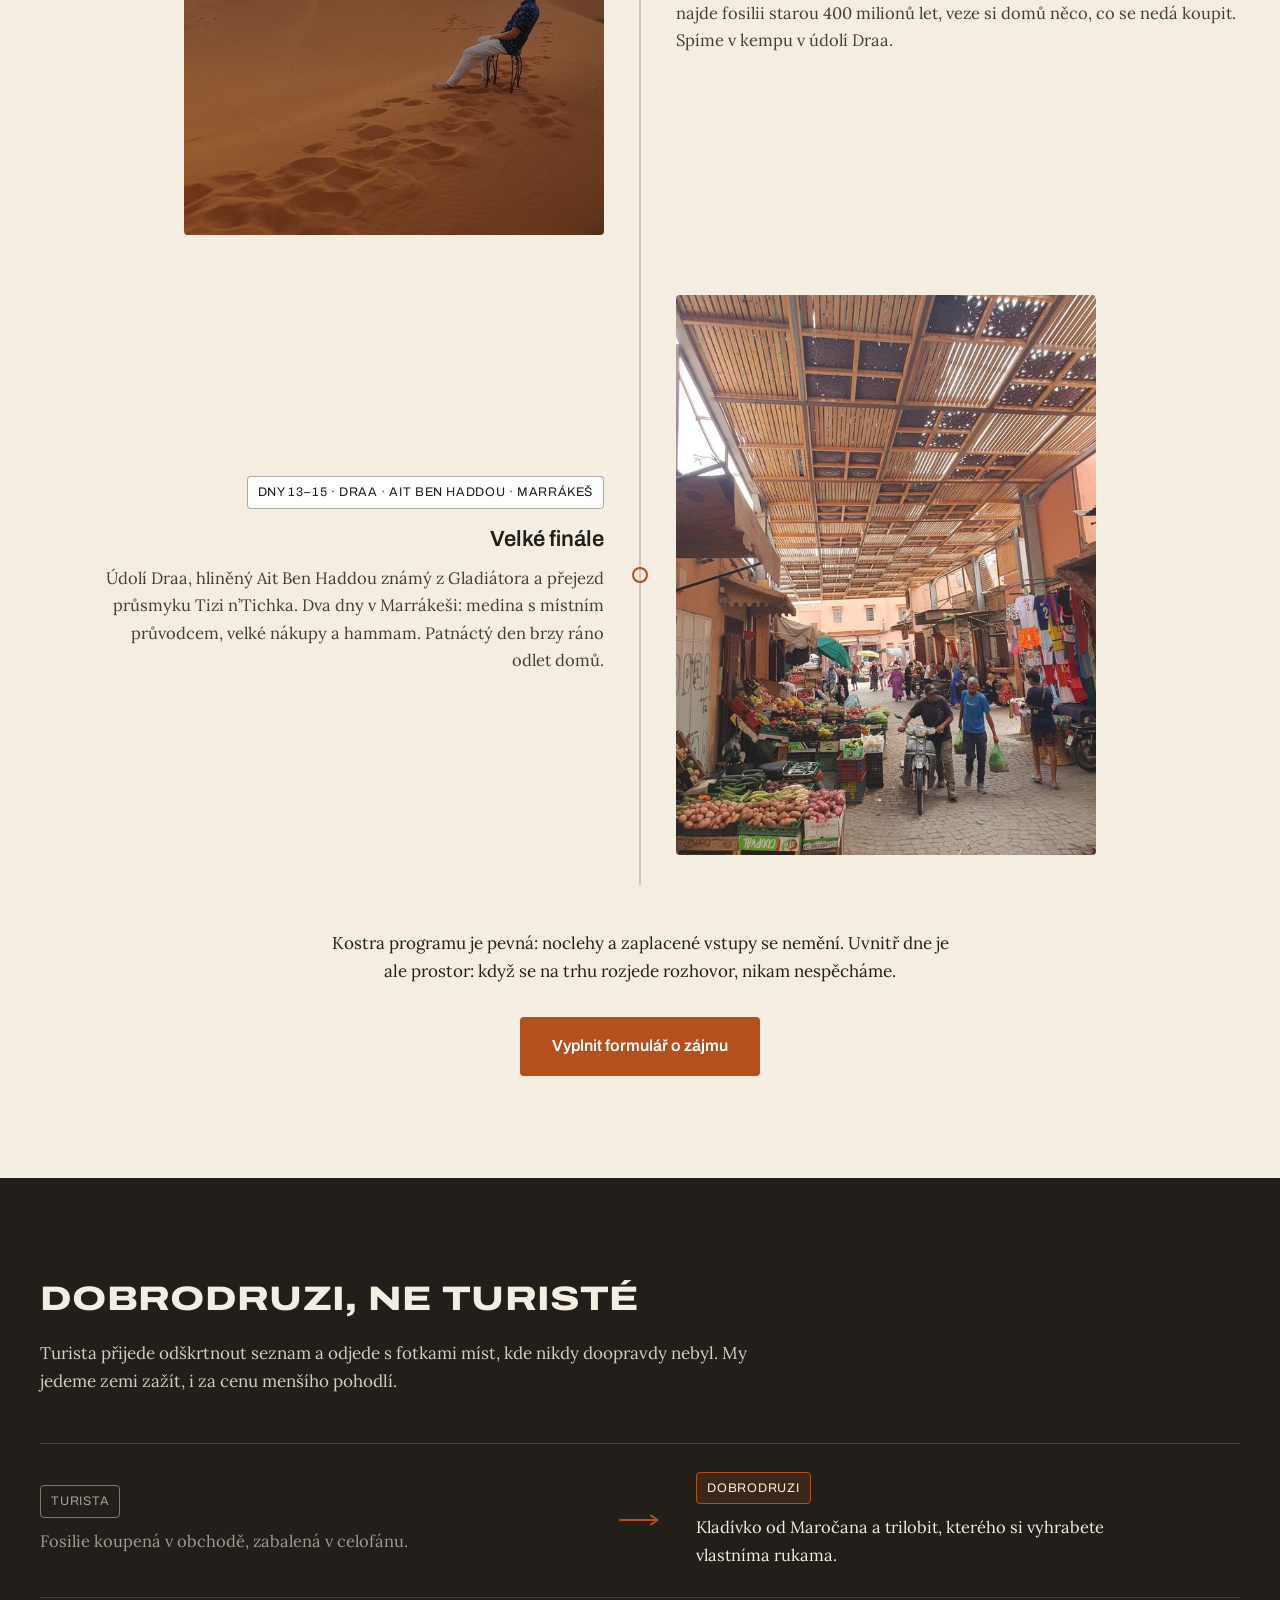
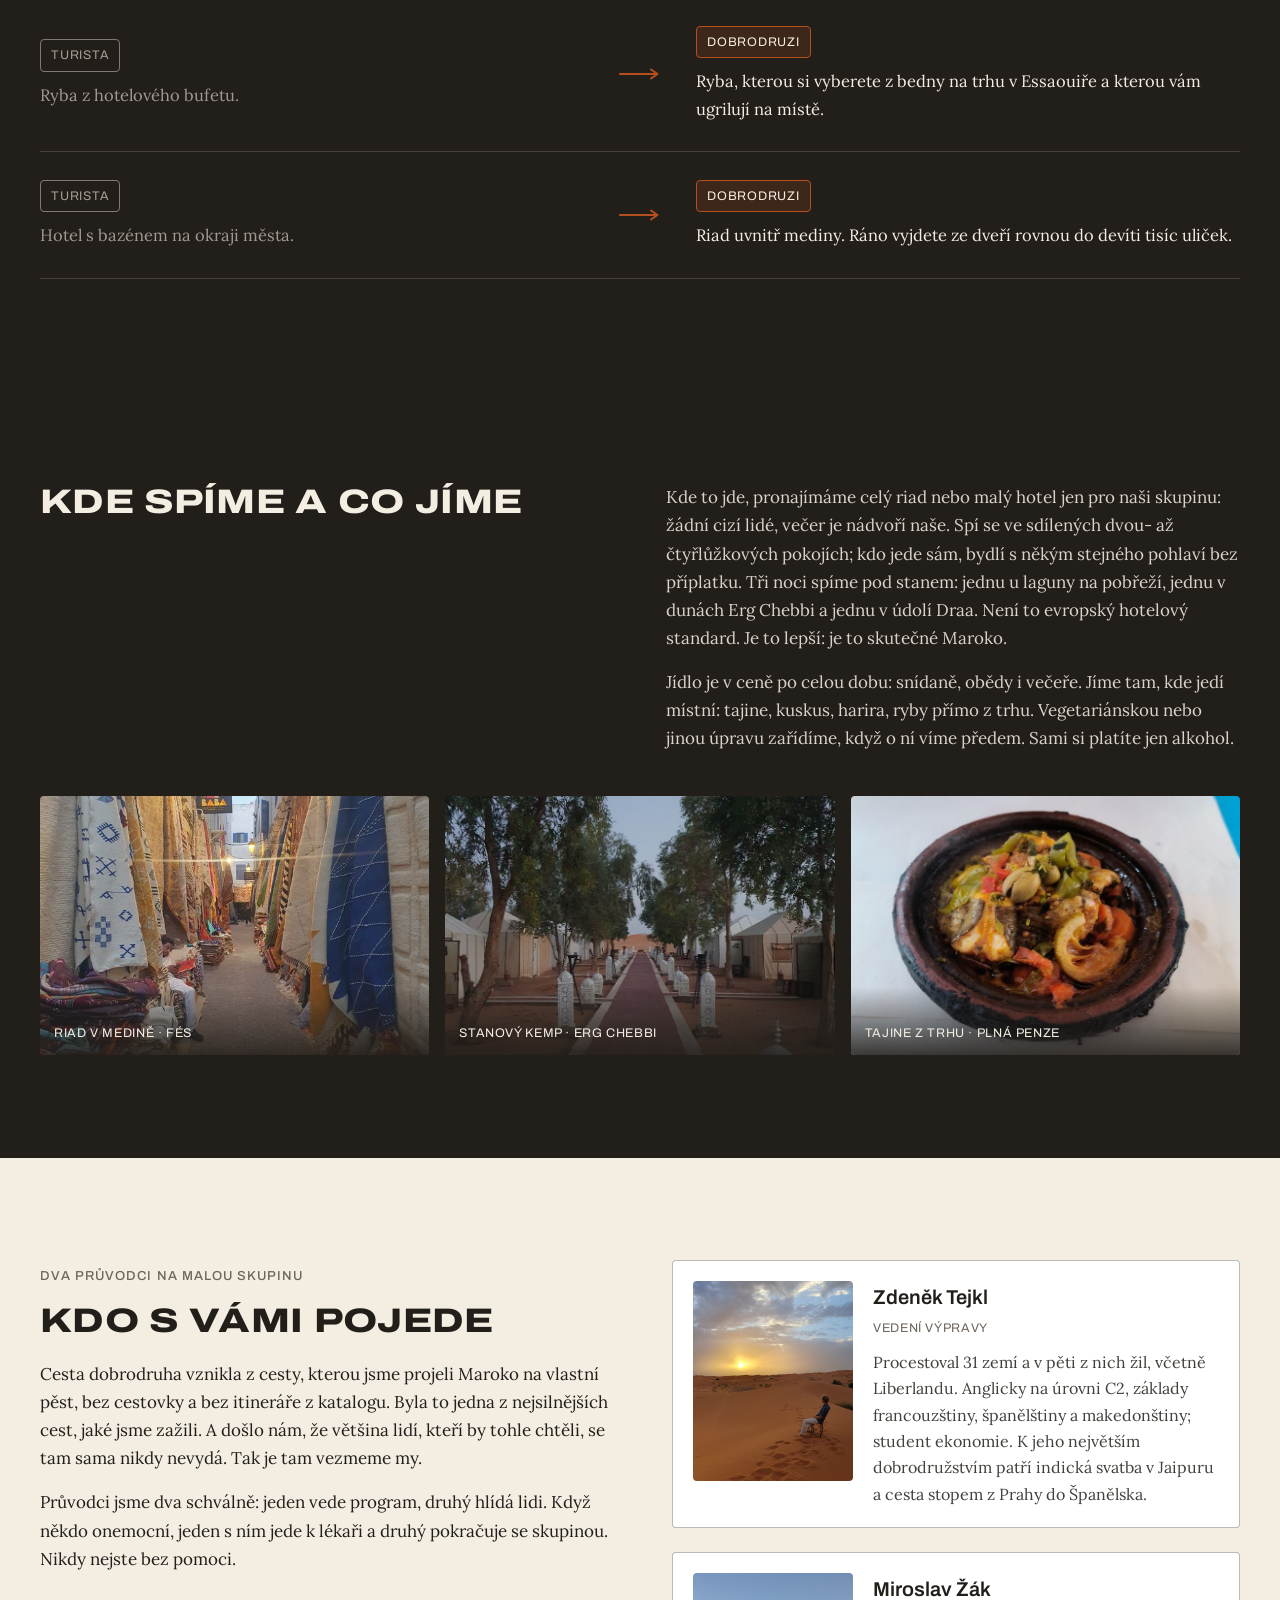
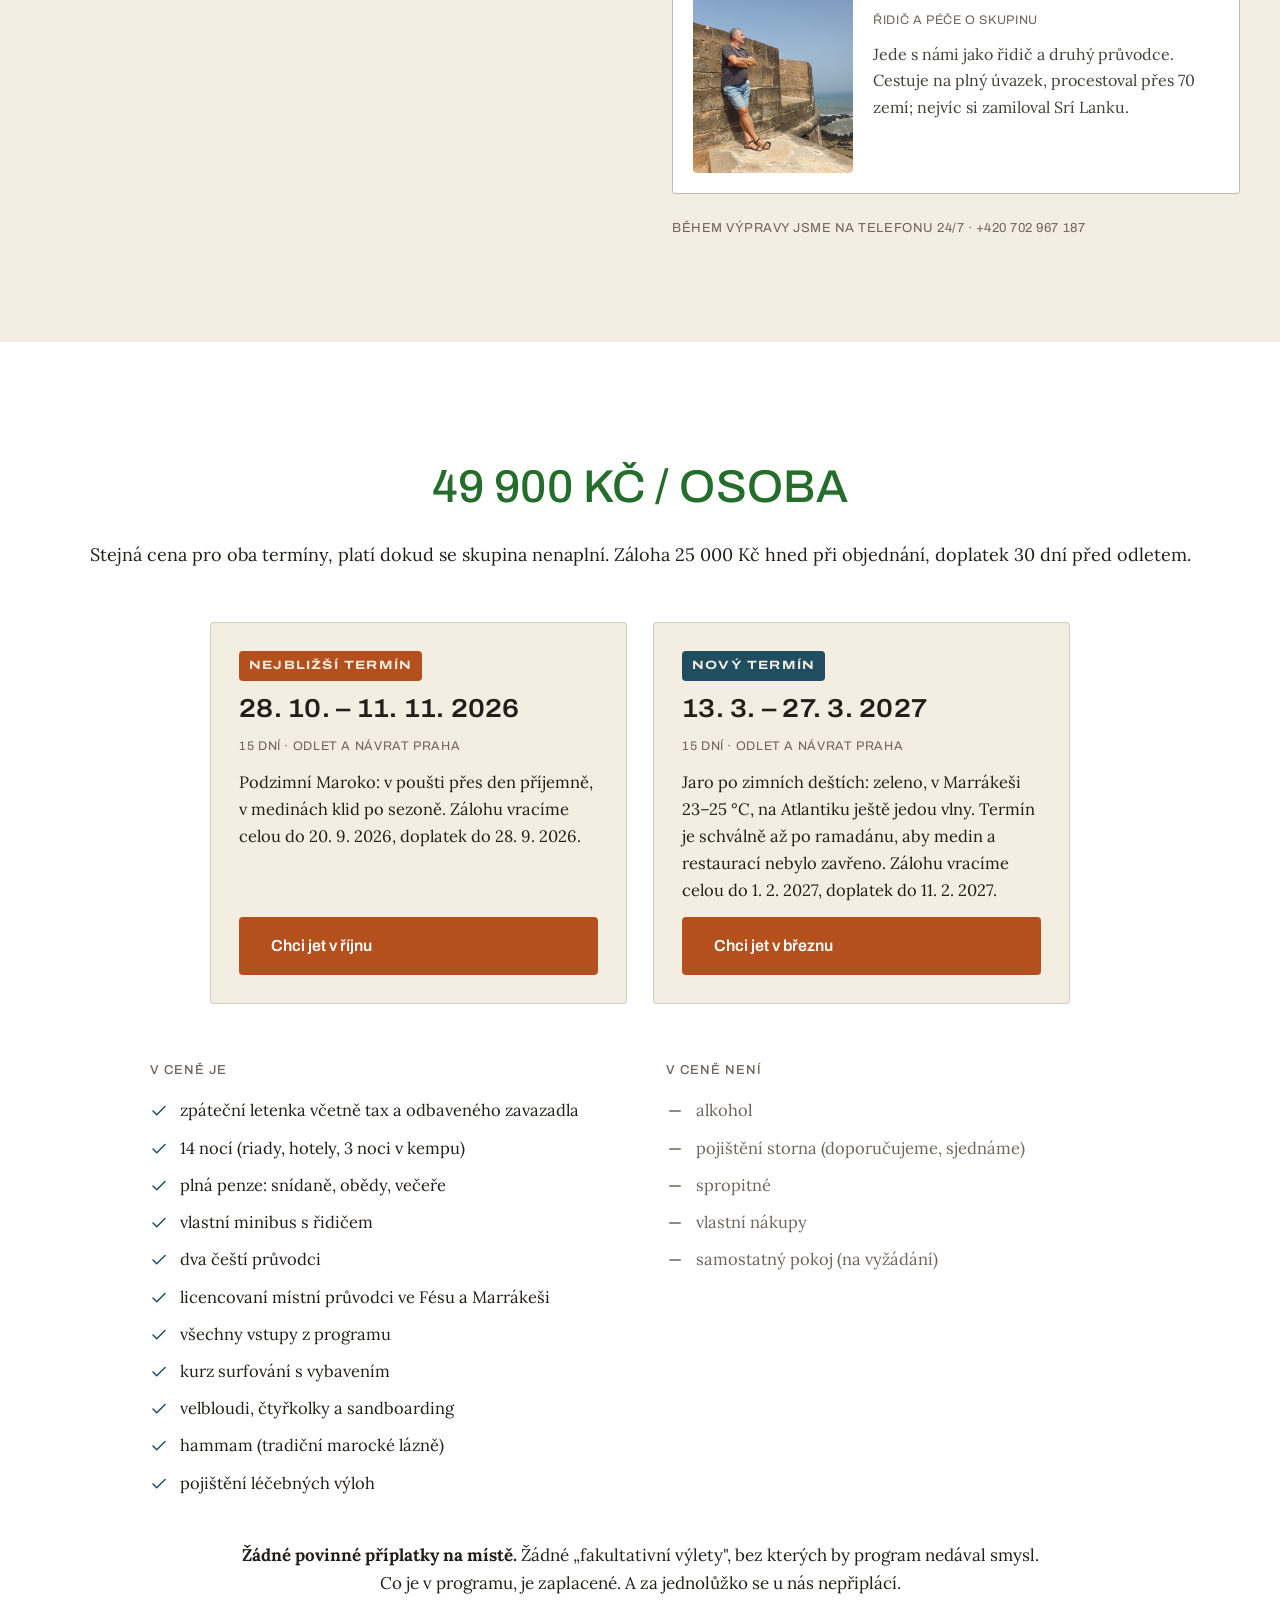
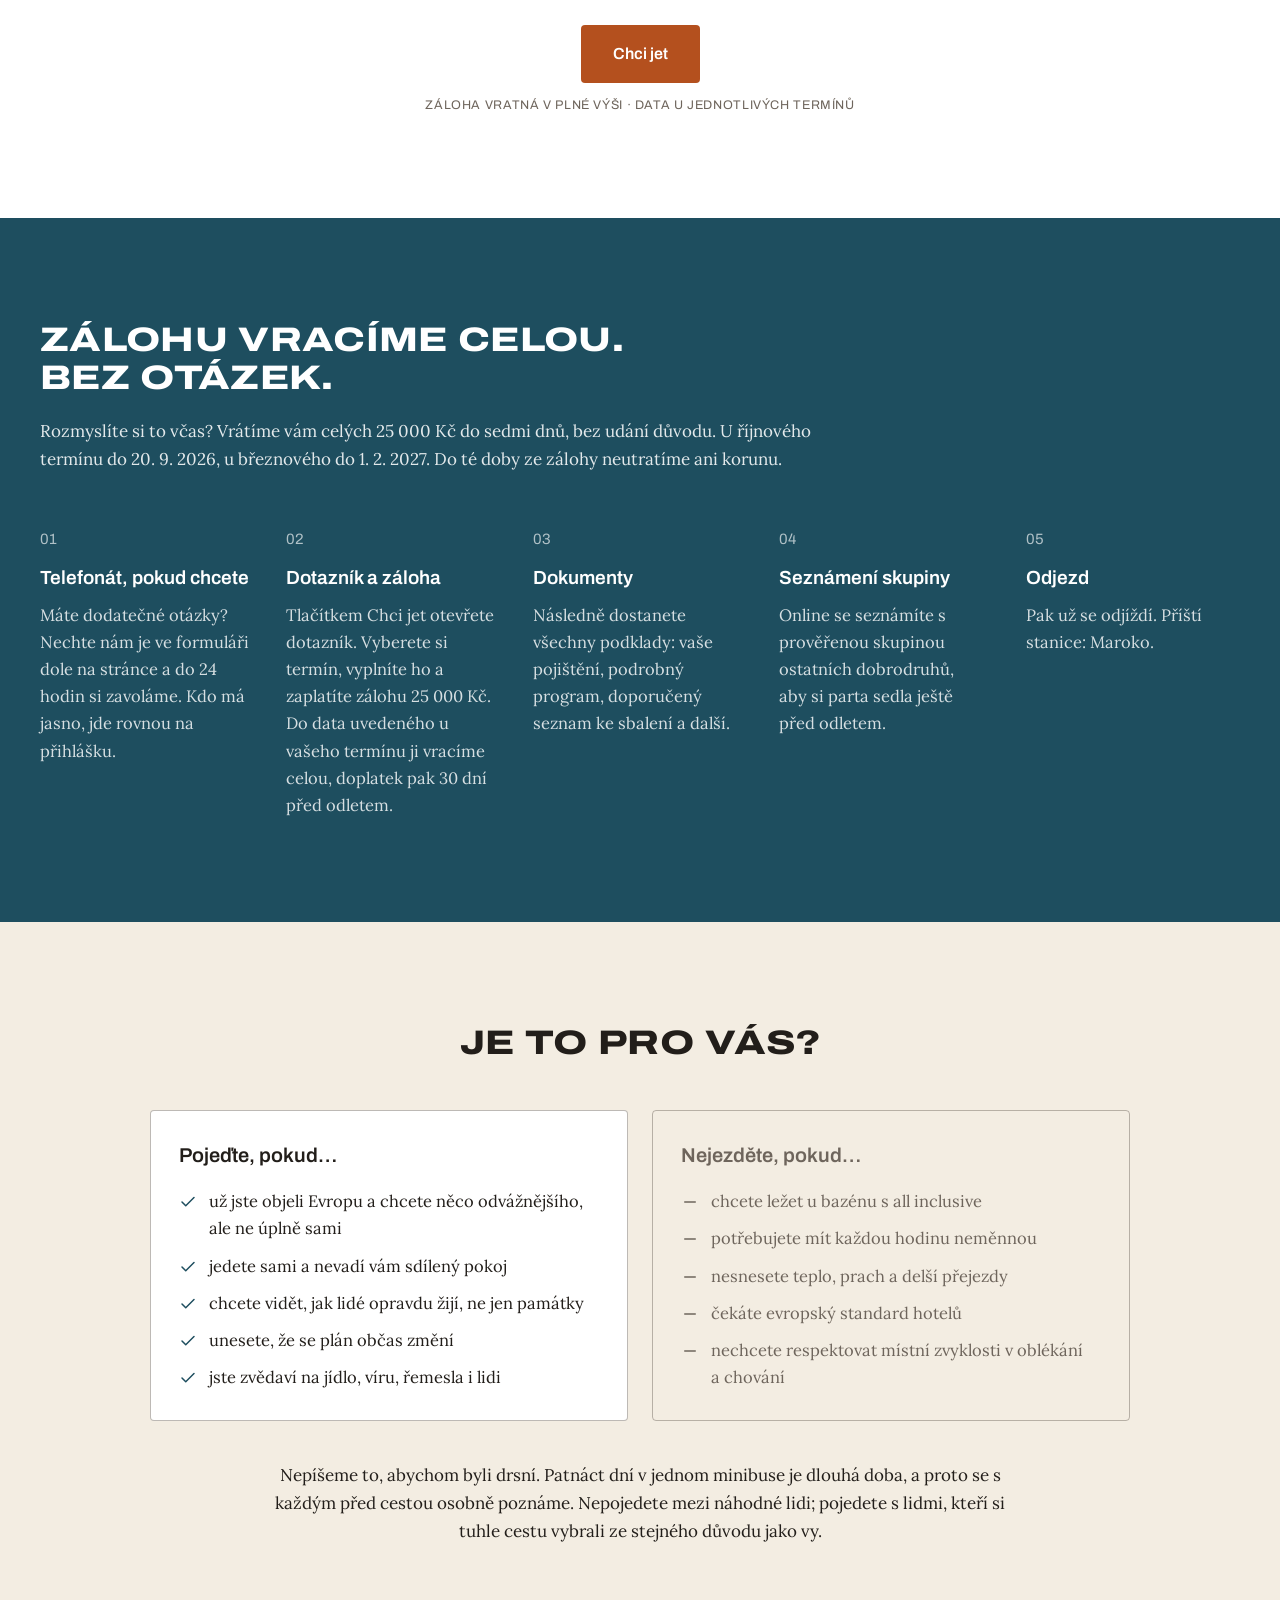
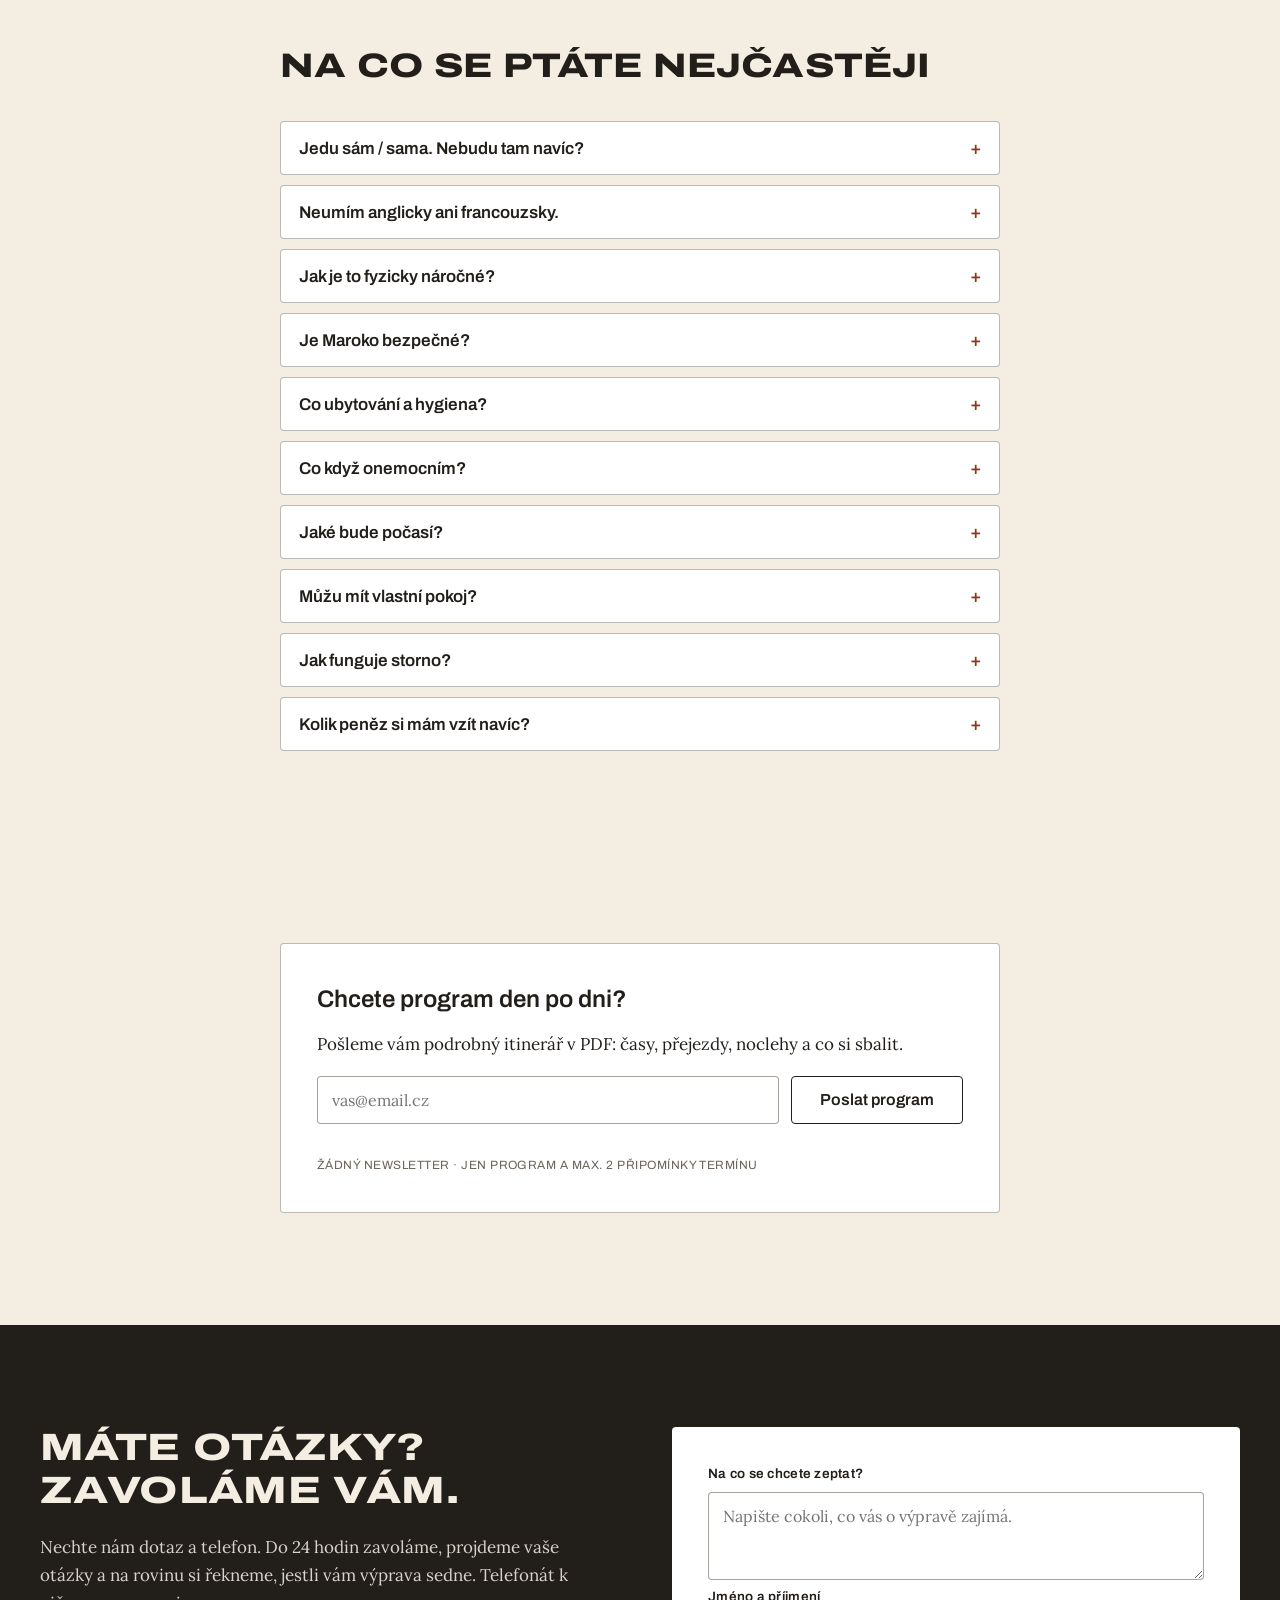
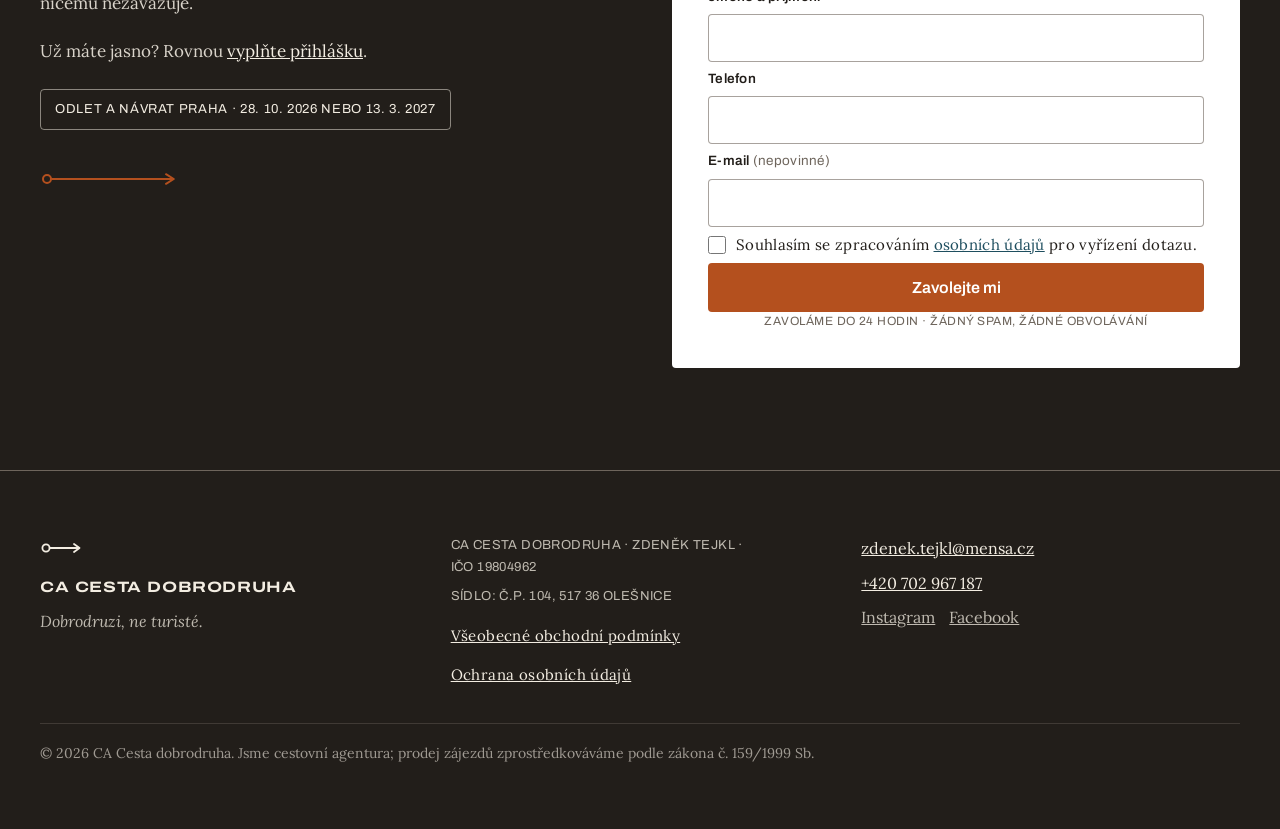
==== commit 06fbd74f: "Druhý termín 13.–27. 3. 2027 a zrušení přeškrtnuté ceny Návštěvníci se ptali na jiné termíny než říj" ====
--- a/index.html
+++ b/index.html
@@ -3,11 +3,11 @@
 <head>
   <meta charset="utf-8">
   <meta name="viewport" content="width=device-width, initial-scale=1">
-  <title>Maroko 2026: výprava s českými průvodci | Cesta dobrodruha</title>
-  <meta name="description" content="15denní výprava do Maroka v malé skupině. Sahara, Fés, surf na Atlantiku i vlastnoručně vyhrabaný trilobit. Dva čeští průvodci, plná penze, bez příplatku za jednolůžko. Záloha do 20. 9. vratná v plné výši.">
+  <title>Maroko 2026 a 2027: výprava s českými průvodci | Cesta dobrodruha</title>
+  <meta name="description" content="15denní výprava do Maroka v malé skupině. Sahara, Fés, surf na Atlantiku i vlastnoručně vyhrabaný trilobit. Dva čeští průvodci, plná penze, bez příplatku za jednolůžko. Dva termíny: říjen 2026 a březen 2027. Záloha vratná v plné výši.">
   <meta property="og:type" content="website">
-  <meta property="og:title" content="Maroko 2026: výprava s českými průvodci | Cesta dobrodruha">
-  <meta property="og:description" content="15denní výprava do Maroka v malé skupině. Sahara, Fés, surf na Atlantiku i vlastnoručně vyhrabaný trilobit. Dva čeští průvodci, plná penze, bez příplatku za jednolůžko. Záloha do 20. 9. vratná v plné výši.">
+  <meta property="og:title" content="Maroko 2026 a 2027: výprava s českými průvodci | Cesta dobrodruha">
+  <meta property="og:description" content="15denní výprava do Maroka v malé skupině. Sahara, Fés, surf na Atlantiku i vlastnoručně vyhrabaný trilobit. Dva čeští průvodci, plná penze, bez příplatku za jednolůžko. Dva termíny: říjen 2026 a březen 2027. Záloha vratná v plné výši.">
   <meta property="og:image" content="assets/hero-velbloudi.jpg">
   <meta property="og:locale" content="cs_CZ">
   <meta name="theme-color" content="#221E1A">
@@ -77,13 +77,13 @@
       <svg width="118" height="12" viewBox="0 0 118 12" fill="none" stroke="#B4501E" stroke-width="2" class="hero__route" aria-hidden="true"><circle cx="6" cy="6" r="3.6"></circle><path d="M9.6 6 H112" stroke-linecap="round"></path><path d="M107 1.8 113.5 6 107 10.2" fill="none" stroke-linecap="round" stroke-linejoin="round"></path></svg>
       <p class="hero__claim">Dobrodruzi, ne turisté.</p>
     </div>
-    <span class="hero__badge">MAROKO · 28. 10. – 11. 11. 2026 · LAST&nbsp;MINUTE 49 900 KČ · MALÁ SKUPINA</span>
+    <span class="hero__badge">MAROKO · ŘÍJEN 2026 NEBO BŘEZEN 2027 · 49 900 KČ · MALÁ SKUPINA</span>
     <h1 class="hero__title">Maroko, jaké doopravdy je</h1>
     <p class="hero__sub">Patnáct dní malé výpravy: spíme v medinách, jíme, kde jedí místní, surfujeme na Atlantiku, hledáme trilobity a spíme pod hvězdami na Sahaře. Dva čeští průvodci řeší jazyk, plán i bezpečí.</p>
     <div class="hero__cta">
       <a href="chci-jet.html" class="btn btn--primary btn--lg btn--on-dark">Chci jet</a>
     </div>
-    <p class="hero__micro">ZÁLOHA 25 000 KČ · DO 20. 9. JI VRACÍME CELOU, BEZ OTÁZEK</p>
+    <p class="hero__micro">ZÁLOHA 25 000 KČ · VRACÍME JI CELOU, BEZ OTÁZEK</p>
     <svg width="14" height="42" viewBox="0 0 14 42" fill="none" stroke="#B4501E" stroke-width="2" class="hero__start" aria-hidden="true"><circle cx="7" cy="7" r="4"></circle><path d="M7 11.5 V42" stroke-linecap="round"></path></svg>
   </div>
 </section>
@@ -98,7 +98,7 @@
     </div>
     <div class="trust__item">
       <svg width="24" height="24" viewBox="0 0 24 24" fill="none" stroke="currentColor" stroke-width="1.5" stroke-linecap="round" stroke-linejoin="round" aria-hidden="true"><path d="M3 7v6h6"></path><path d="M21 17a9 9 0 0 0-9-9 9 9 0 0 0-6 2.3L3 13"></path></svg>
-      <h3>Záloha vratná do 20. 9. 2026</h3>
+      <h3>Vratná záloha</h3>
       <span class="trust__mono">V PLNÉ VÝŠI, BEZ UDÁNÍ DŮVODU</span>
     </div>
     <div class="trust__item">
@@ -374,12 +374,26 @@
 
 <section id="cena" class="price">
   <div class="price__inner">
+    <h2 class="sr-only">Cena a termíny</h2>
     <div class="price__head">
-      <span class="price__badge">LAST MINUTE</span>
-      <span class="price__old-label">PŮVODNÍ CENA</span>
-      <span class="price__old">75 000 KČ</span>
       <span class="price__new">49 900 KČ / OSOBA</span>
-      <p class="price__terms">Poslední volná místa jsme zlevnili ze 75 000 Kč na 49 900 Kč za osobu. Cena platí, dokud se skupina nenaplní. Záloha 25 000 Kč hned při objednání, doplatek do 28. 9. 2026.</p>
+      <p class="price__terms">Stejná cena pro oba termíny, platí dokud se skupina nenaplní. Záloha 25 000 Kč hned při objednání, doplatek 30 dní před odletem.</p>
+    </div>
+    <div class="terms">
+      <article class="term">
+        <span class="term__tag">Nejbližší termín</span>
+        <h3 class="term__date">28. 10. – 11. 11. 2026</h3>
+        <p class="term__meta">15 dní · odlet a návrat Praha</p>
+        <p class="term__note">Podzimní Maroko: v poušti přes den příjemně, v medinách klid po sezoně. Zálohu vracíme celou do 20. 9. 2026, doplatek do 28. 9. 2026.</p>
+        <div class="term__cta"><a href="chci-jet.html?termin=maroko-2026" class="btn btn--primary btn--block">Chci jet v říjnu</a></div>
+      </article>
+      <article class="term">
+        <span class="term__tag term__tag--pozdejsi">Nový termín</span>
+        <h3 class="term__date">13. 3. – 27. 3. 2027</h3>
+        <p class="term__meta">15 dní · odlet a návrat Praha</p>
+        <p class="term__note">Jaro po zimních deštích: zeleno, v Marrákeši 23–25 °C, na Atlantiku ještě jedou vlny. Termín je schválně až po ramadánu, aby medin a restaurací nebylo zavřeno. Zálohu vracíme celou do 1. 2. 2027, doplatek do 11. 2. 2027.</p>
+        <div class="term__cta"><a href="chci-jet.html?termin=maroko-2027-brezen" class="btn btn--primary btn--block">Chci jet v březnu</a></div>
+      </article>
     </div>
     <div class="price__cols">
       <div>
@@ -412,15 +426,15 @@
     <p class="price__principle"><strong>Žádné povinné příplatky na místě.</strong> Žádné „fakultativní výlety", bez kterých by program nedával smysl. Co je v programu, je zaplacené. A za jednolůžko se u nás nepřiplácí.</p>
     <div class="price__cta">
       <a href="chci-jet.html" class="btn btn--primary btn--lg">Chci jet</a>
-      <p class="price__micro">ZÁLOHA DO 20. 9. VRATNÁ V PLNÉ VÝŠI</p>
+      <p class="price__micro">ZÁLOHA VRATNÁ V PLNÉ VÝŠI · DATA U JEDNOTLIVÝCH TERMÍNŮ</p>
     </div>
   </div>
 </section>
 
 <section id="zaloha" class="deposit">
   <div class="deposit__inner">
-    <h2 class="h2 deposit__title">Zálohu do 20. 9. vracíme celou. Bez otázek.</h2>
-    <p class="deposit__intro">Rozmyslíte si to do 20. září? Vrátíme vám celých 25 000 Kč do sedmi dnů, bez udání důvodu. Do té doby ze zálohy neutratíme ani korunu.</p>
+    <h2 class="h2 deposit__title">Zálohu vracíme celou. Bez otázek.</h2>
+    <p class="deposit__intro">Rozmyslíte si to včas? Vrátíme vám celých 25 000 Kč do sedmi dnů, bez udání důvodu. U říjnového termínu do 20. 9. 2026, u březnového do 1. 2. 2027. Do té doby ze zálohy neutratíme ani korunu.</p>
     <div class="deposit__steps">
       <div class="deposit__step">
         <span class="deposit__num">01</span>
@@ -430,7 +444,7 @@
       <div class="deposit__step">
         <span class="deposit__num">02</span>
         <h3>Dotazník a záloha</h3>
-        <p>Tlačítkem Chci jet otevřete dotazník. Vyplníte ho a zaplatíte zálohu 25 000 Kč; do 20. 9. ji vracíme celou, doplatek do 28. 9.</p>
+        <p>Tlačítkem Chci jet otevřete dotazník. Vyberete si termín, vyplníte ho a zaplatíte zálohu 25 000 Kč. Do data uvedeného u vašeho termínu ji vracíme celou, doplatek pak 30 dní před odletem.</p>
       </div>
       <div class="deposit__step">
         <span class="deposit__num">03</span>
@@ -545,7 +559,7 @@
           <span>Jak funguje storno?</span>
           <span class="faq__ind" aria-hidden="true">+</span>
         </button>
-        <p class="faq__a" hidden>Do 20. 9. vracíme zálohu celou bez udání důvodu. Po tomto datu platí storno podmínky dle VOP; doporučujeme pojištění storna, které vám rovnou sjednáme.</p>
+        <p class="faq__a" hidden>Zálohu vracíme celou bez udání důvodu do 20. 9. 2026 u říjnového termínu a do 1. 2. 2027 u březnového. Po tomto datu platí storno podmínky dle VOP; doporučujeme pojištění storna, které vám rovnou sjednáme.</p>
       </div>
       <div class="faq__item">
         <button type="button" class="faq__q" aria-expanded="false">
@@ -585,7 +599,7 @@
       <h2 class="h2 final__title">Máte otázky? Zavoláme vám.</h2>
       <p class="final__text">Nechte nám dotaz a telefon. Do 24 hodin zavoláme, projdeme vaše otázky a na rovinu si řekneme, jestli vám výprava sedne. Telefonát k ničemu nezavazuje.</p>
       <p class="final__text">Už máte jasno? Rovnou <a href="chci-jet.html">vyplňte přihlášku</a>.</p>
-      <span class="final__badge">ODLET PRAHA · 28. 10. 2026 · NÁVRAT 11. 11. 2026</span>
+      <span class="final__badge">ODLET A NÁVRAT PRAHA · 28. 10. 2026 NEBO 13. 3. 2027</span>
       <div class="final__route">
         <svg width="140" height="14" viewBox="0 0 140 14" fill="none" stroke="#B4501E" stroke-width="2" aria-hidden="true"><circle cx="7" cy="7" r="4"></circle><path d="M11.5 7 H132" stroke-linecap="round"></path><path d="M126 2.2 133.8 7 126 11.8" fill="none" stroke-linecap="round" stroke-linejoin="round"></path></svg>
       </div>
@@ -668,7 +682,7 @@
 </button>
 
 <div id="sticky-bar" class="sticky-bar" hidden>
-  <span class="sticky-bar__info">28. 10. · LAST&nbsp;MINUTE 49 900 KČ</span>
+  <span class="sticky-bar__info">2 TERMÍNY · 49 900 KČ</span>
   <a href="chci-jet.html" class="btn btn--primary btn--bar">Chci jet</a>
 </div>
 
--- a/css/styles.css
+++ b/css/styles.css
@@ -912,42 +912,6 @@
 
 .price__head { text-align: center; }
 
-.price__badge {
-  display: inline-block;
-  margin-bottom: 18px;
-  border-radius: var(--cd-radius);
-  background: var(--cd-terakota);
-  padding: 8px 14px;
-  font-family: var(--cd-font-mono);
-  font-weight: 700;
-  font-stretch: 125%;
-  font-size: 13px;
-  letter-spacing: 0.1em;
-  color: var(--cd-pisek);
-  text-transform: uppercase;
-}
-
-.price__old-label {
-  display: block;
-  font-family: var(--cd-font-mono);
-  font-weight: 500;
-  font-size: clamp(12px, 1.3vw, 13px);
-  letter-spacing: 0.1em;
-  color: var(--cd-kamen);
-  text-transform: uppercase;
-  margin-bottom: 4px;
-}
-
-.price__old {
-  display: block;
-  font-family: var(--cd-font-mono);
-  font-weight: 500;
-  font-size: clamp(17px, 2vw, 21px);
-  letter-spacing: 0.02em;
-  color: #B3261E;
-  text-decoration: line-through;
-}
-
 .price__new {
   display: block;
   font-family: var(--cd-font-mono);
@@ -959,6 +923,68 @@
 }
 
 .price__terms { margin: 14px 0 0; font-size: 18px; }
+
+/* dva termíny, stejný program: karty vedle sebe, na mobilu pod sebou */
+
+.terms {
+  display: grid;
+  grid-template-columns: repeat(auto-fit, minmax(min(100%, 290px), 1fr));
+  gap: clamp(16px, 2.4vw, 26px);
+  max-width: 860px;
+  margin: clamp(32px, 4.5vw, 52px) auto 0;
+  text-align: left;
+}
+
+.term {
+  display: flex;
+  flex-direction: column;
+  gap: 12px;
+  box-sizing: border-box;
+  border: 1px solid rgba(34, 30, 26, 0.16);
+  border-radius: var(--cd-radius);
+  background: var(--cd-pisek);
+  padding: clamp(20px, 2.6vw, 28px);
+}
+
+.term__tag {
+  align-self: flex-start;
+  border-radius: var(--cd-radius);
+  background: var(--cd-terakota);
+  padding: 5px 10px;
+  font-family: var(--cd-font-mono);
+  font-weight: 700;
+  font-stretch: 125%;
+  font-size: 12px;
+  letter-spacing: 0.1em;
+  color: var(--cd-pisek);
+  text-transform: uppercase;
+}
+
+.term__tag--pozdejsi { background: var(--cd-hlubina); }
+
+.term__date {
+  font-family: var(--cd-font-mono);
+  font-weight: 600;
+  font-stretch: 110%;
+  font-size: clamp(20px, 2.5vw, 26px);
+  line-height: 1.2;
+  letter-spacing: 0.01em;
+  margin: 0;
+}
+
+.term__meta {
+  margin: 0;
+  font-family: var(--cd-font-mono);
+  font-size: 12.5px;
+  letter-spacing: 0.05em;
+  color: var(--cd-kamen);
+  text-transform: uppercase;
+}
+
+.term__note { margin: 0; font-size: 16.5px; }
+
+/* tlačítko drží u spodní hrany, aby obě karty končily zarovnaně */
+.term__cta { margin-top: auto; }
 
 .price__cols {
   display: grid;
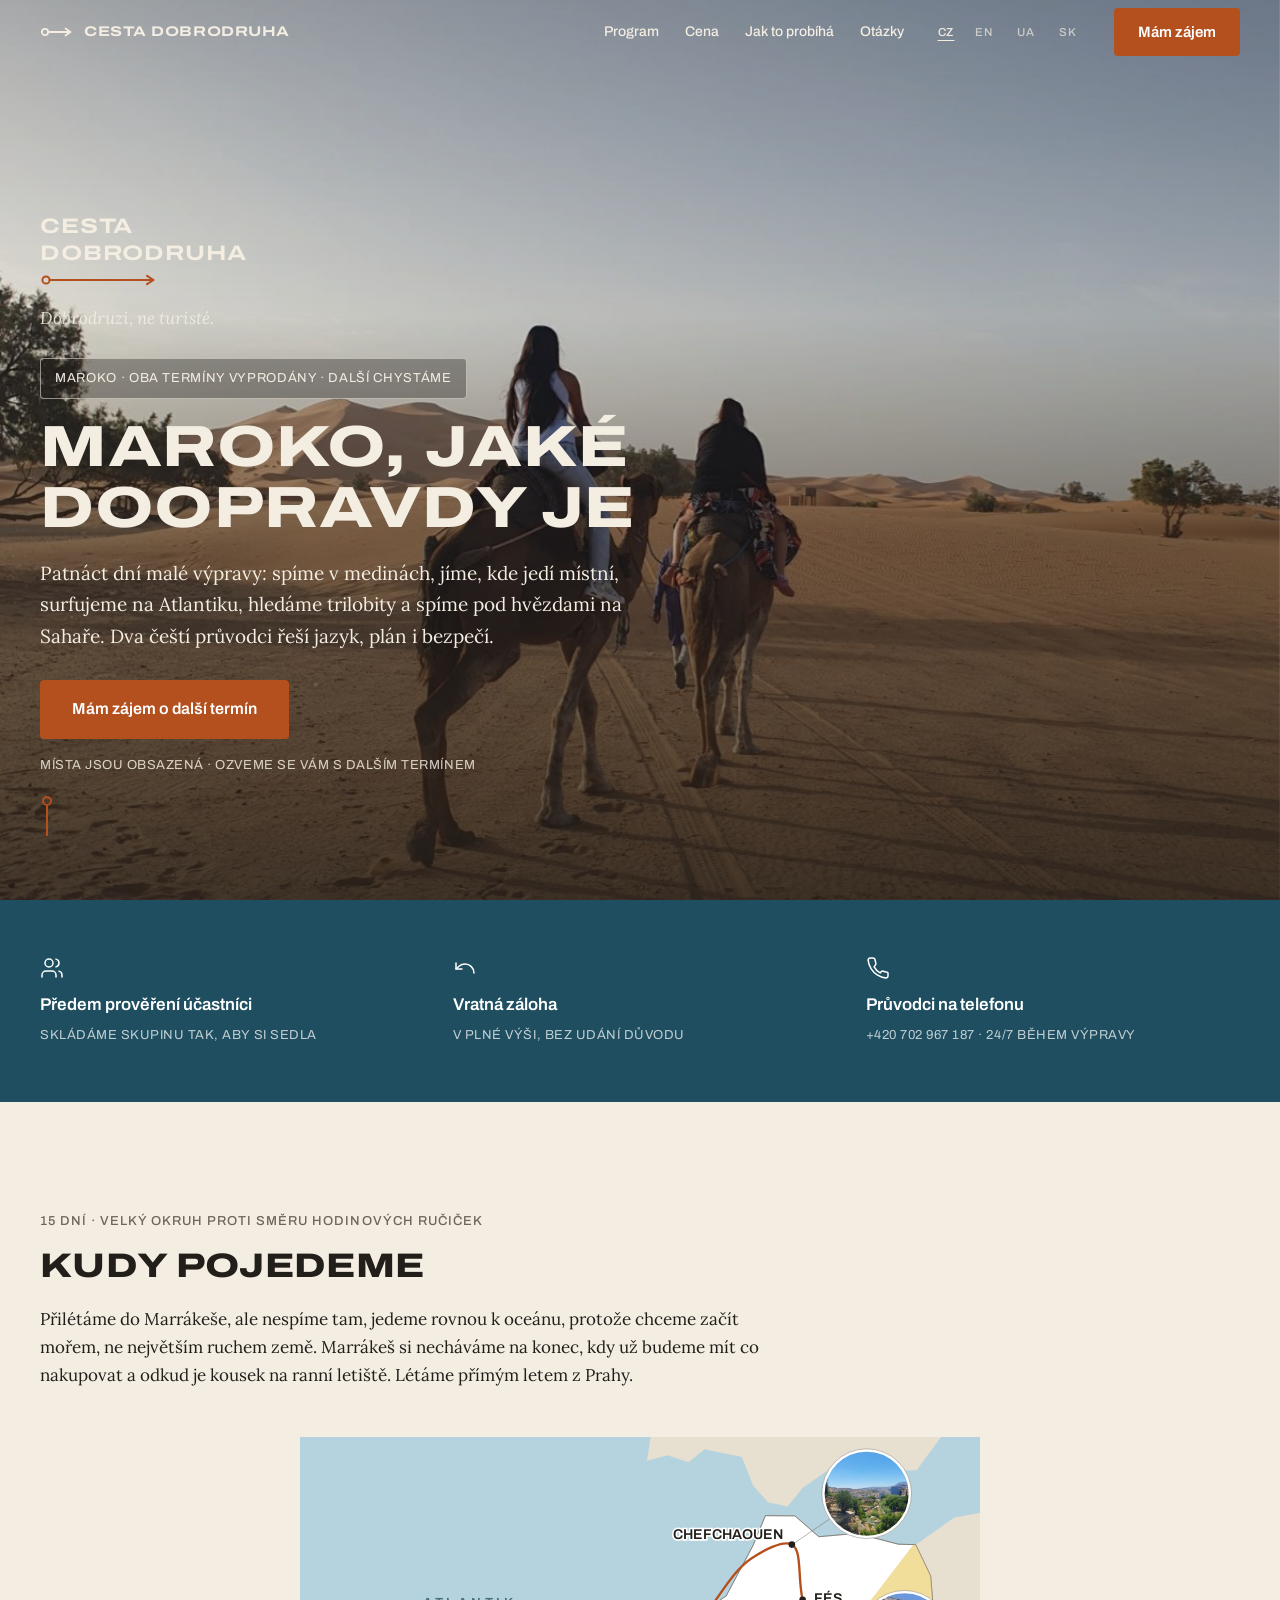
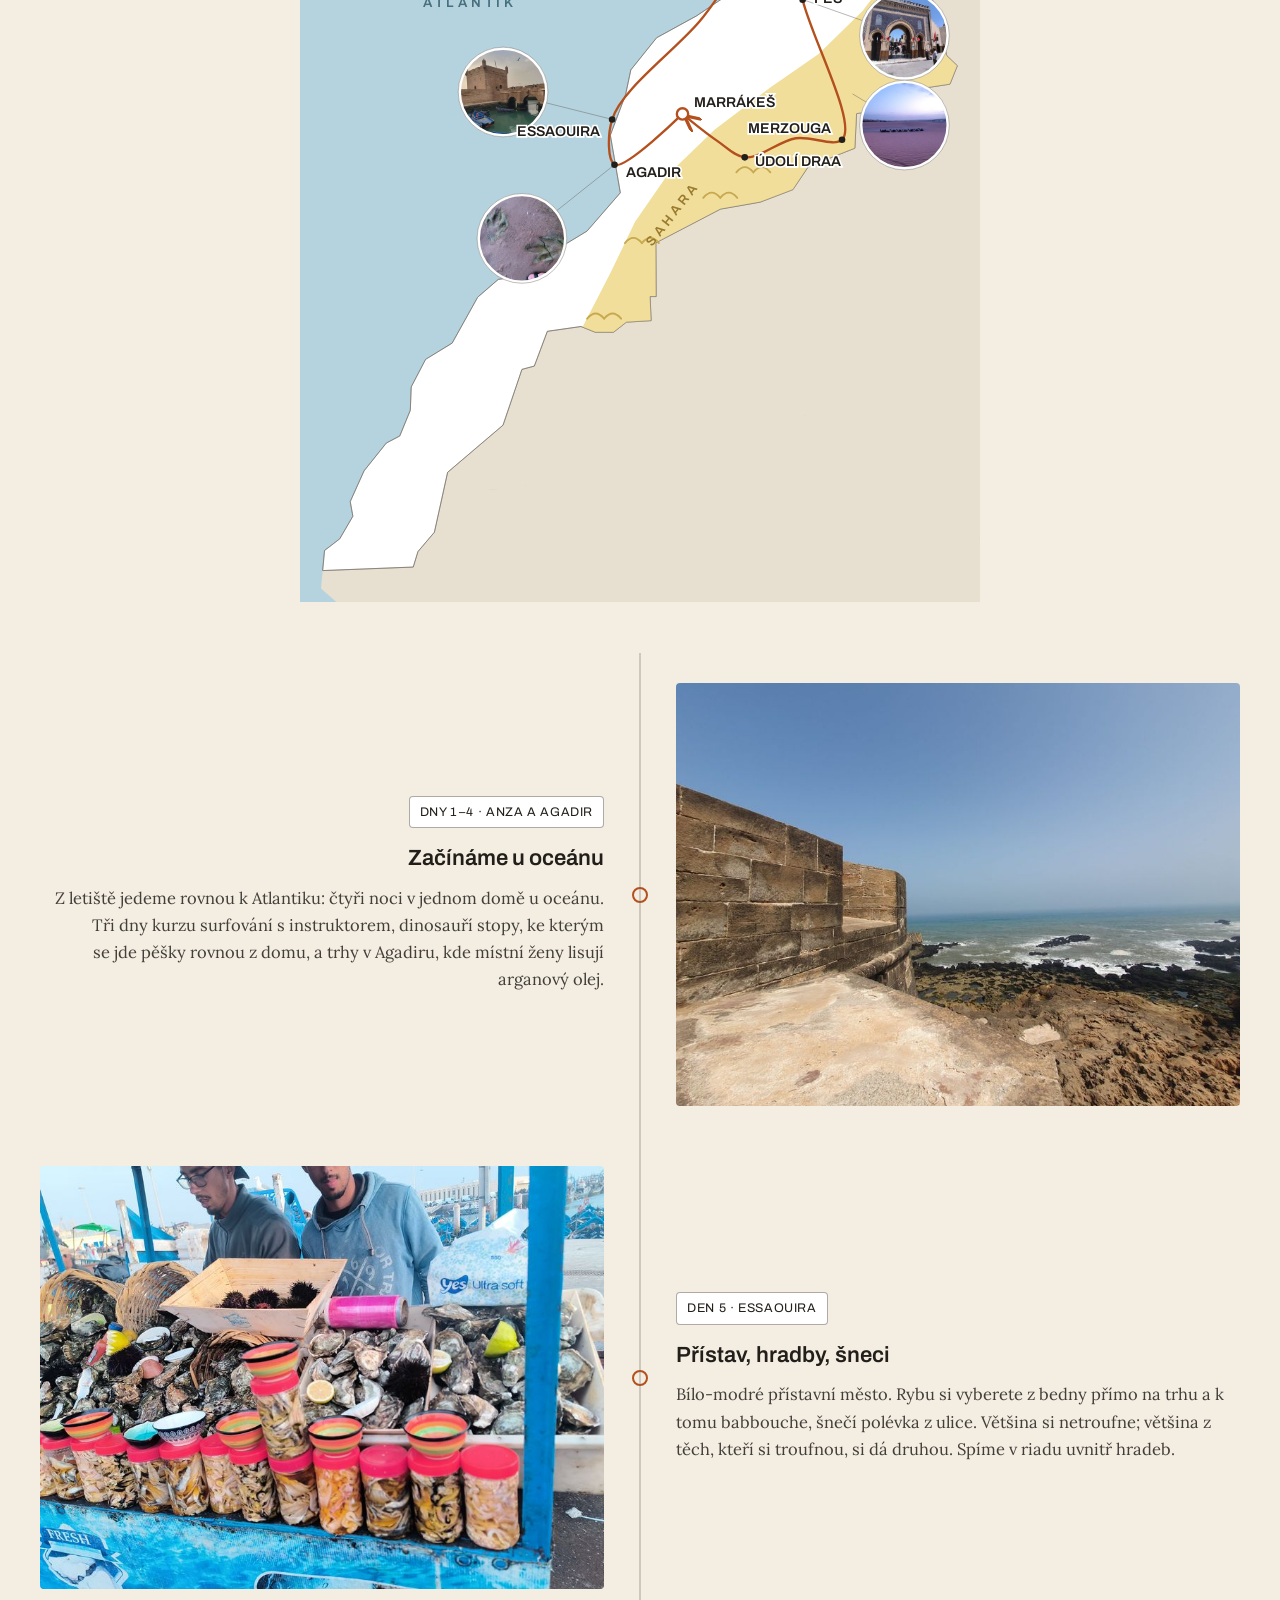
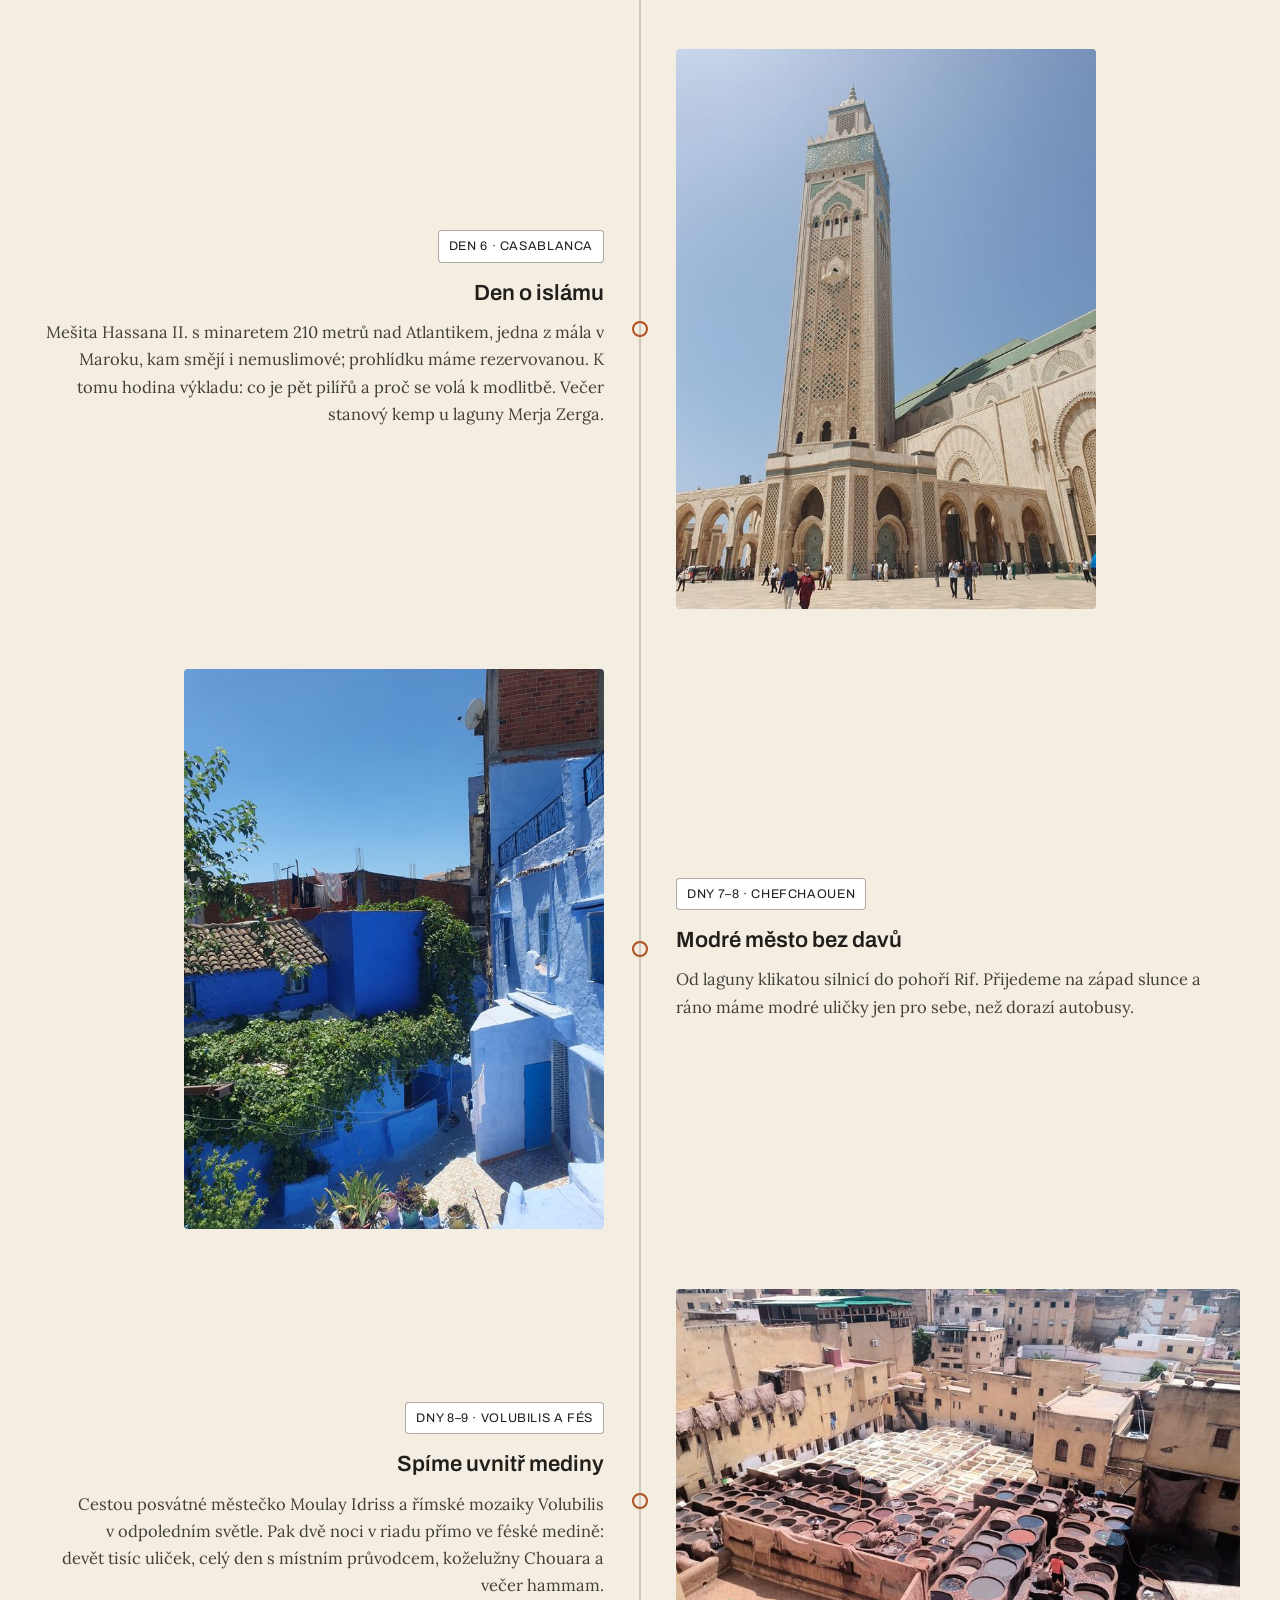
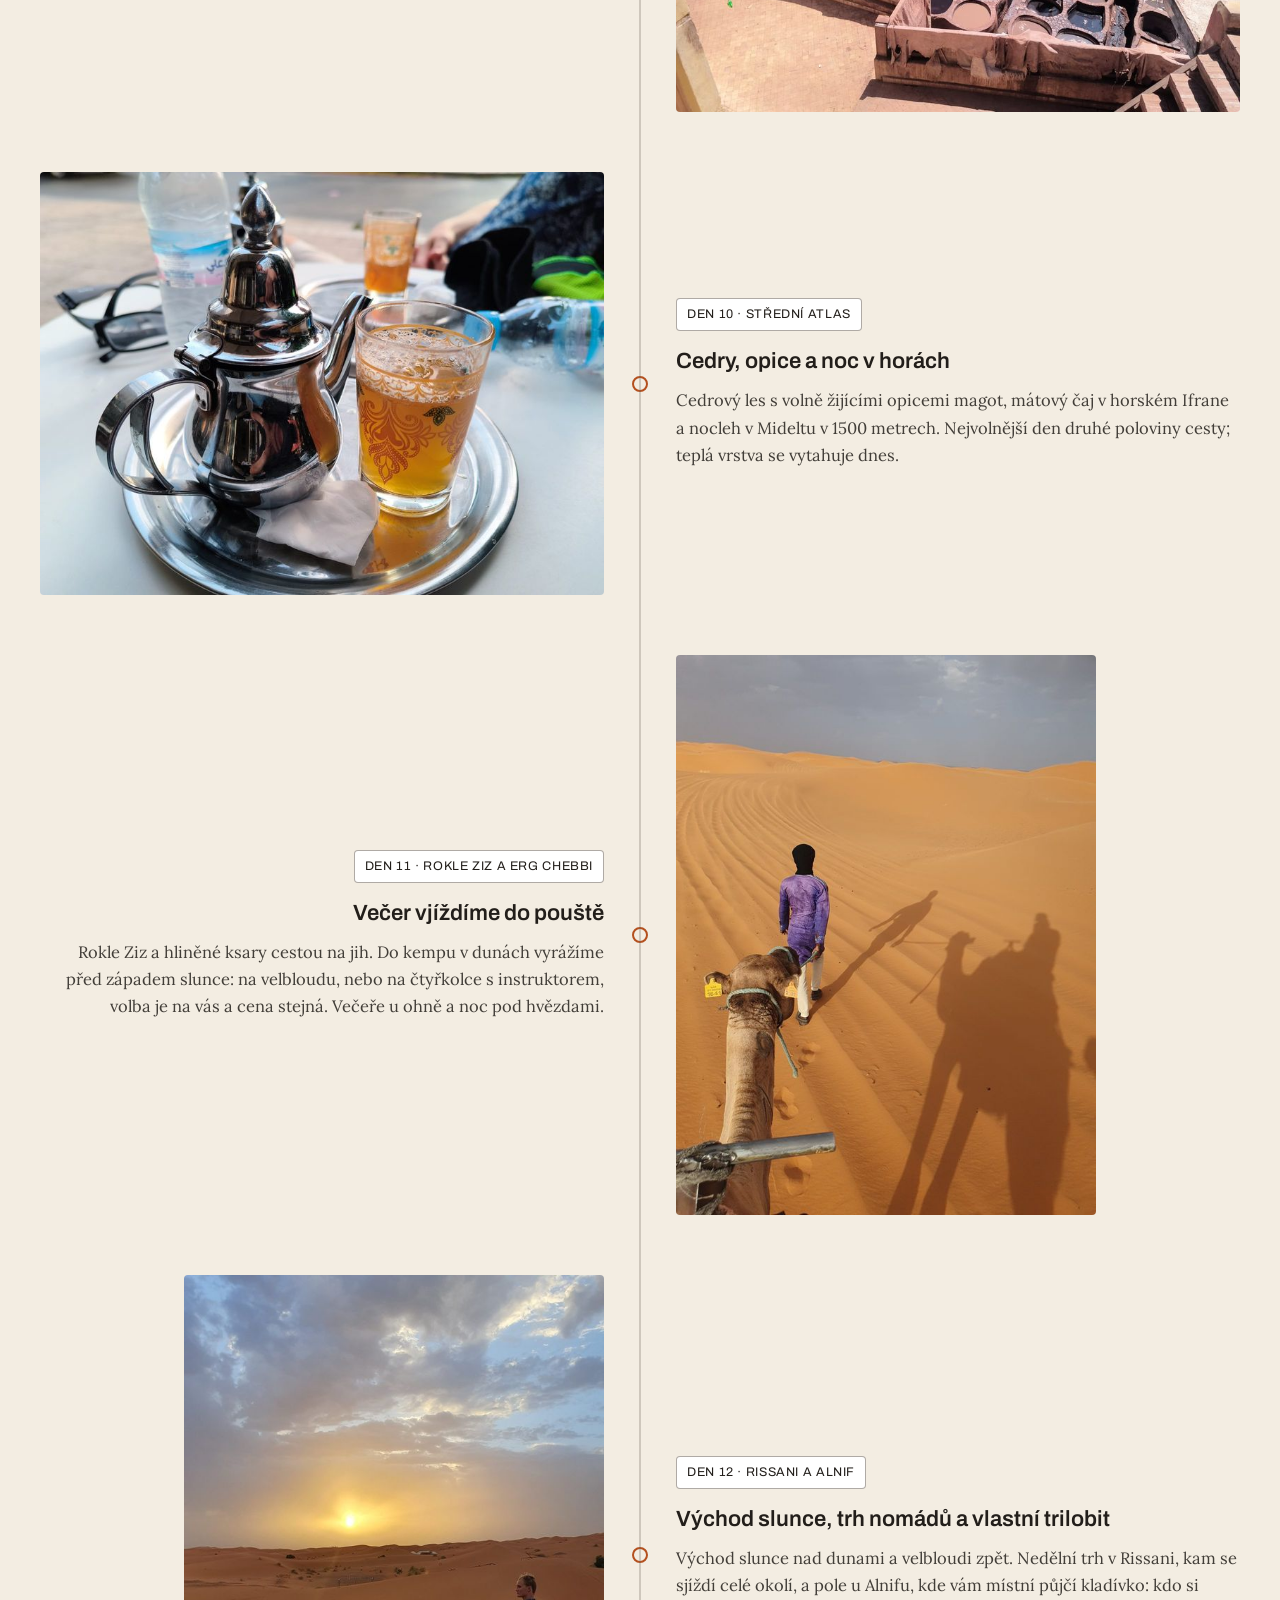
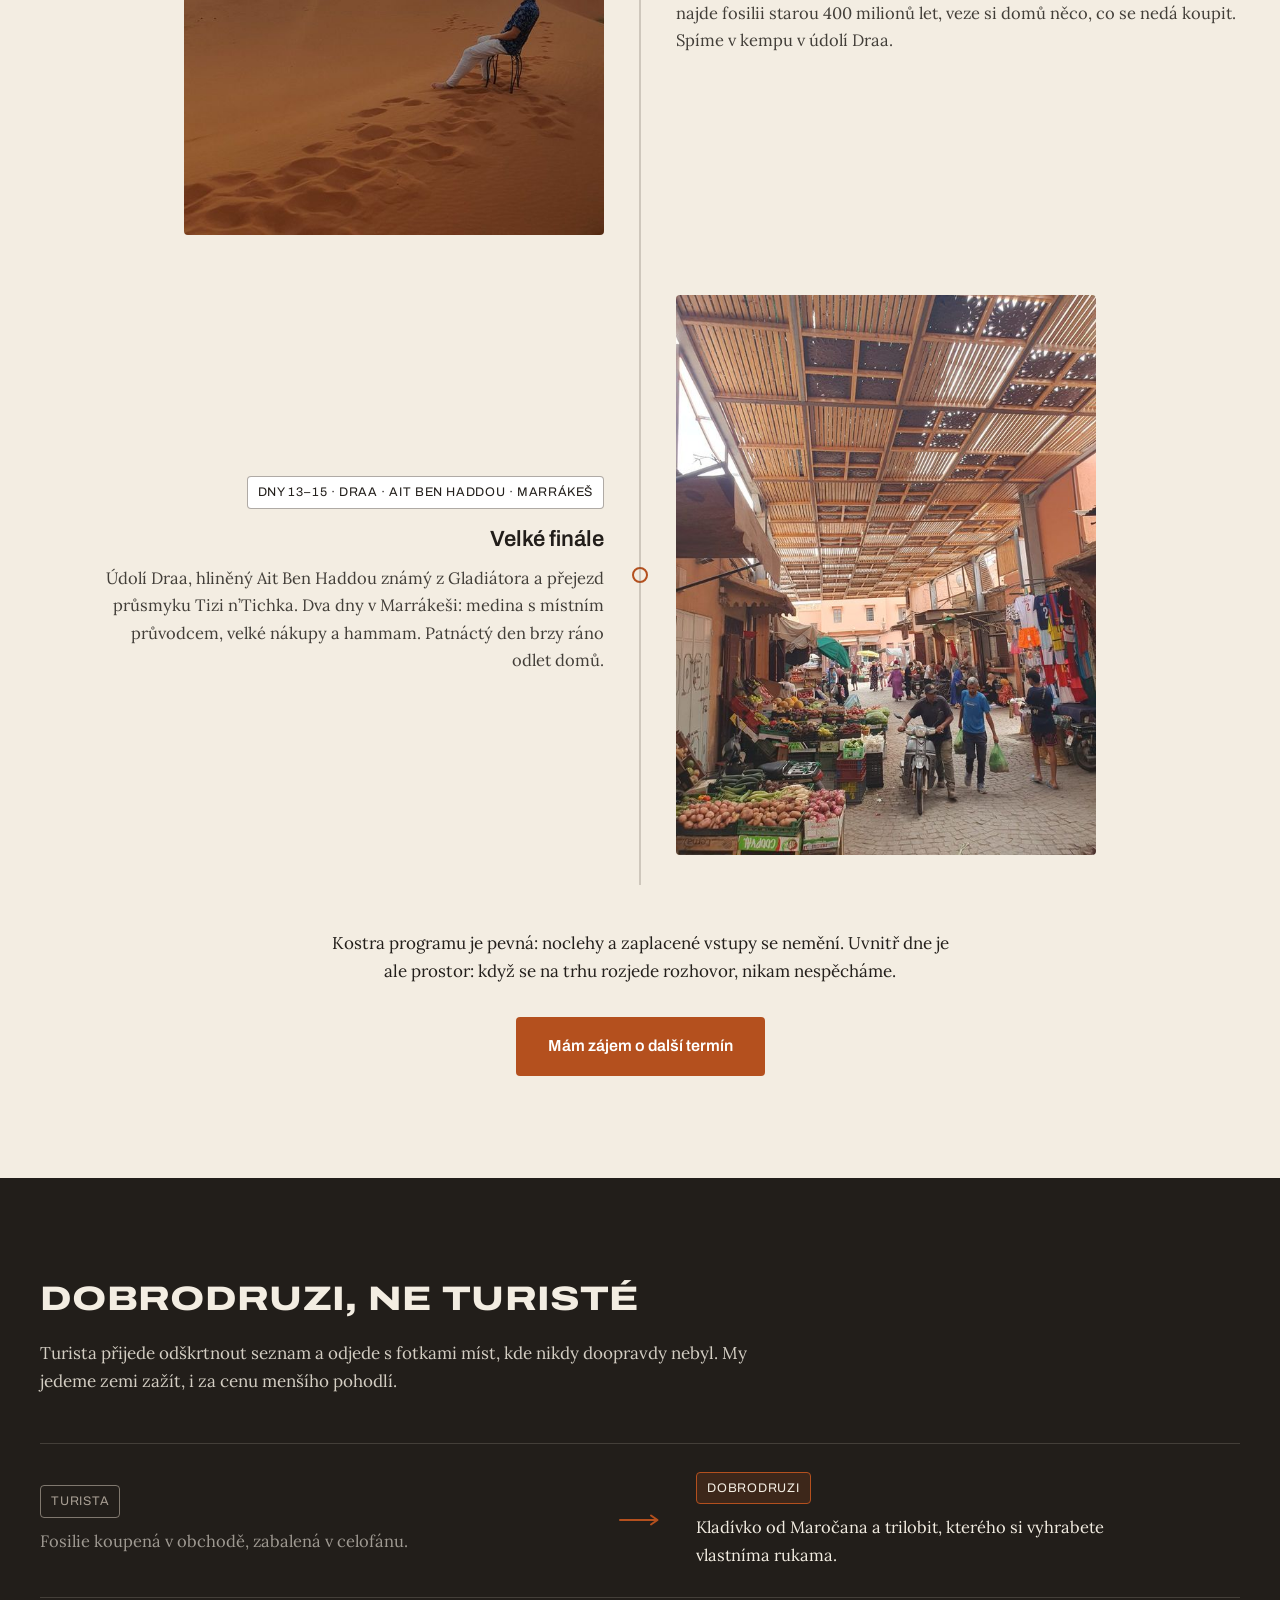
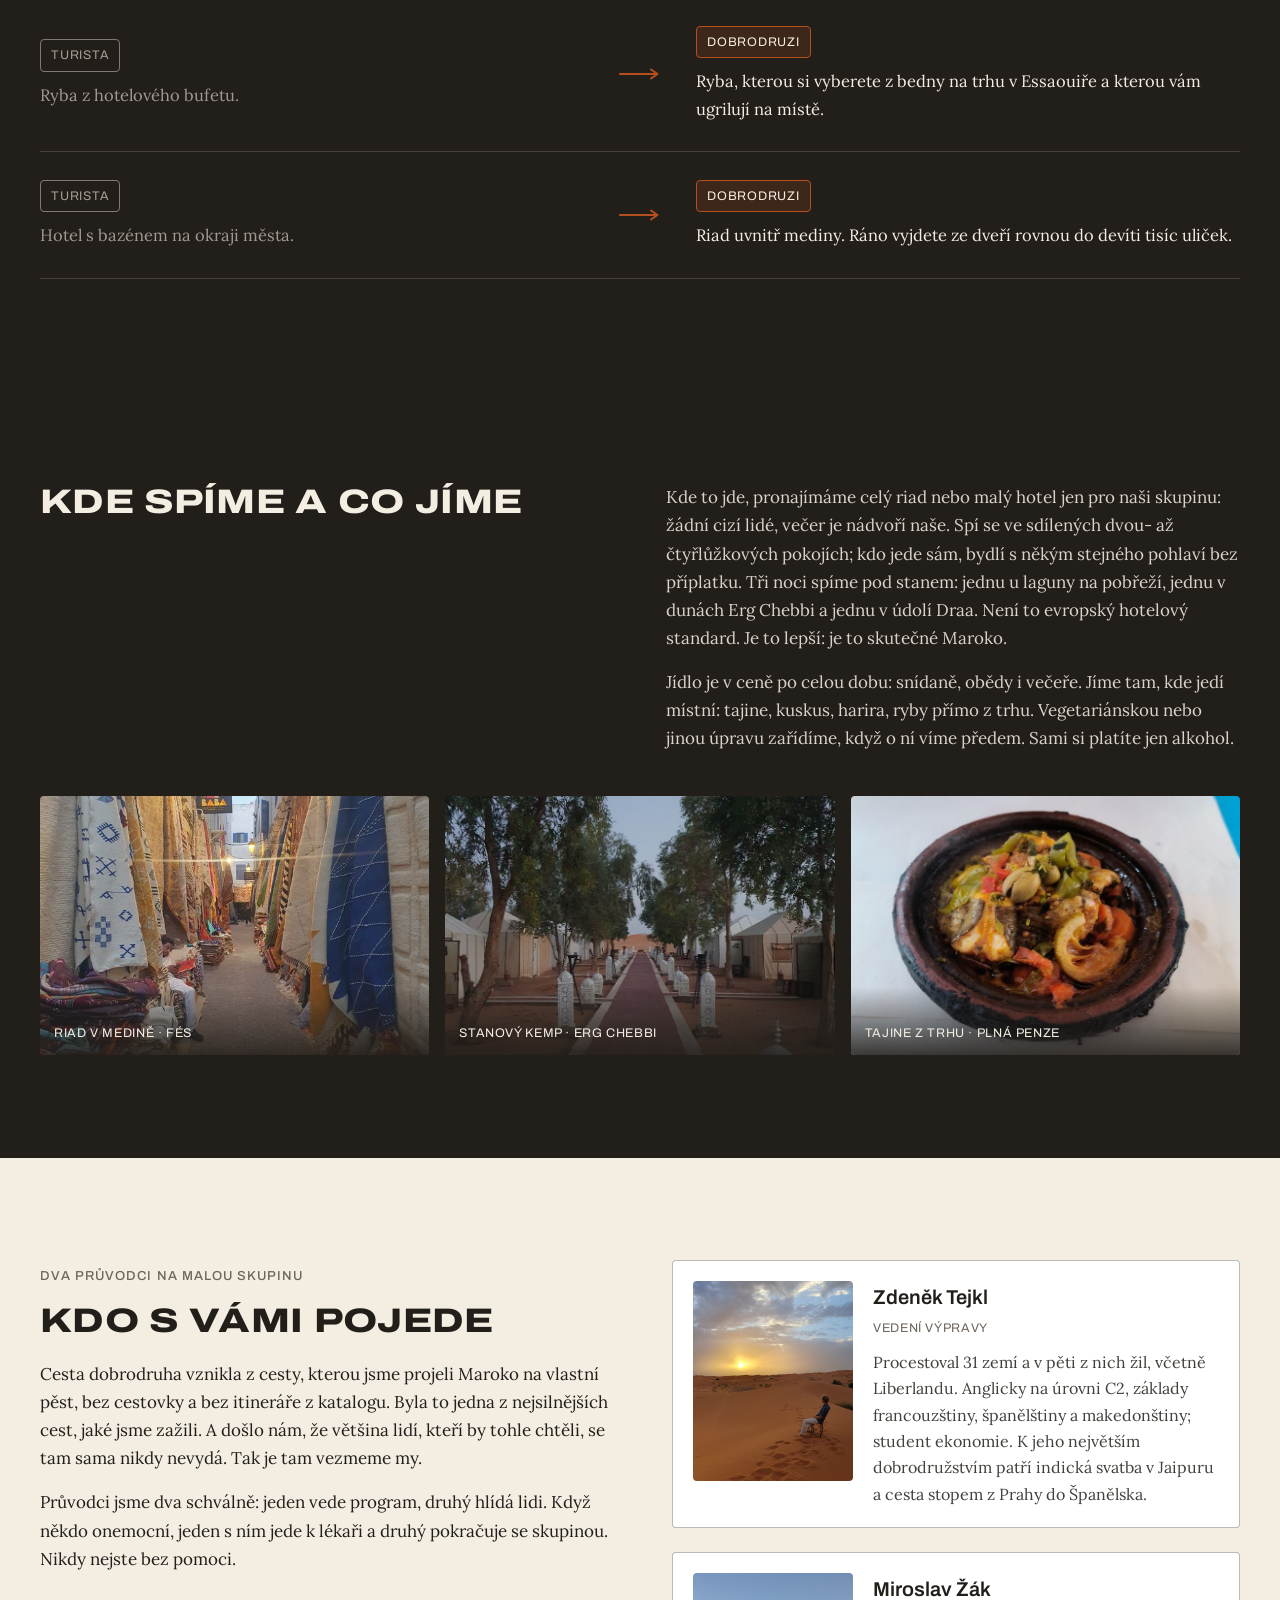
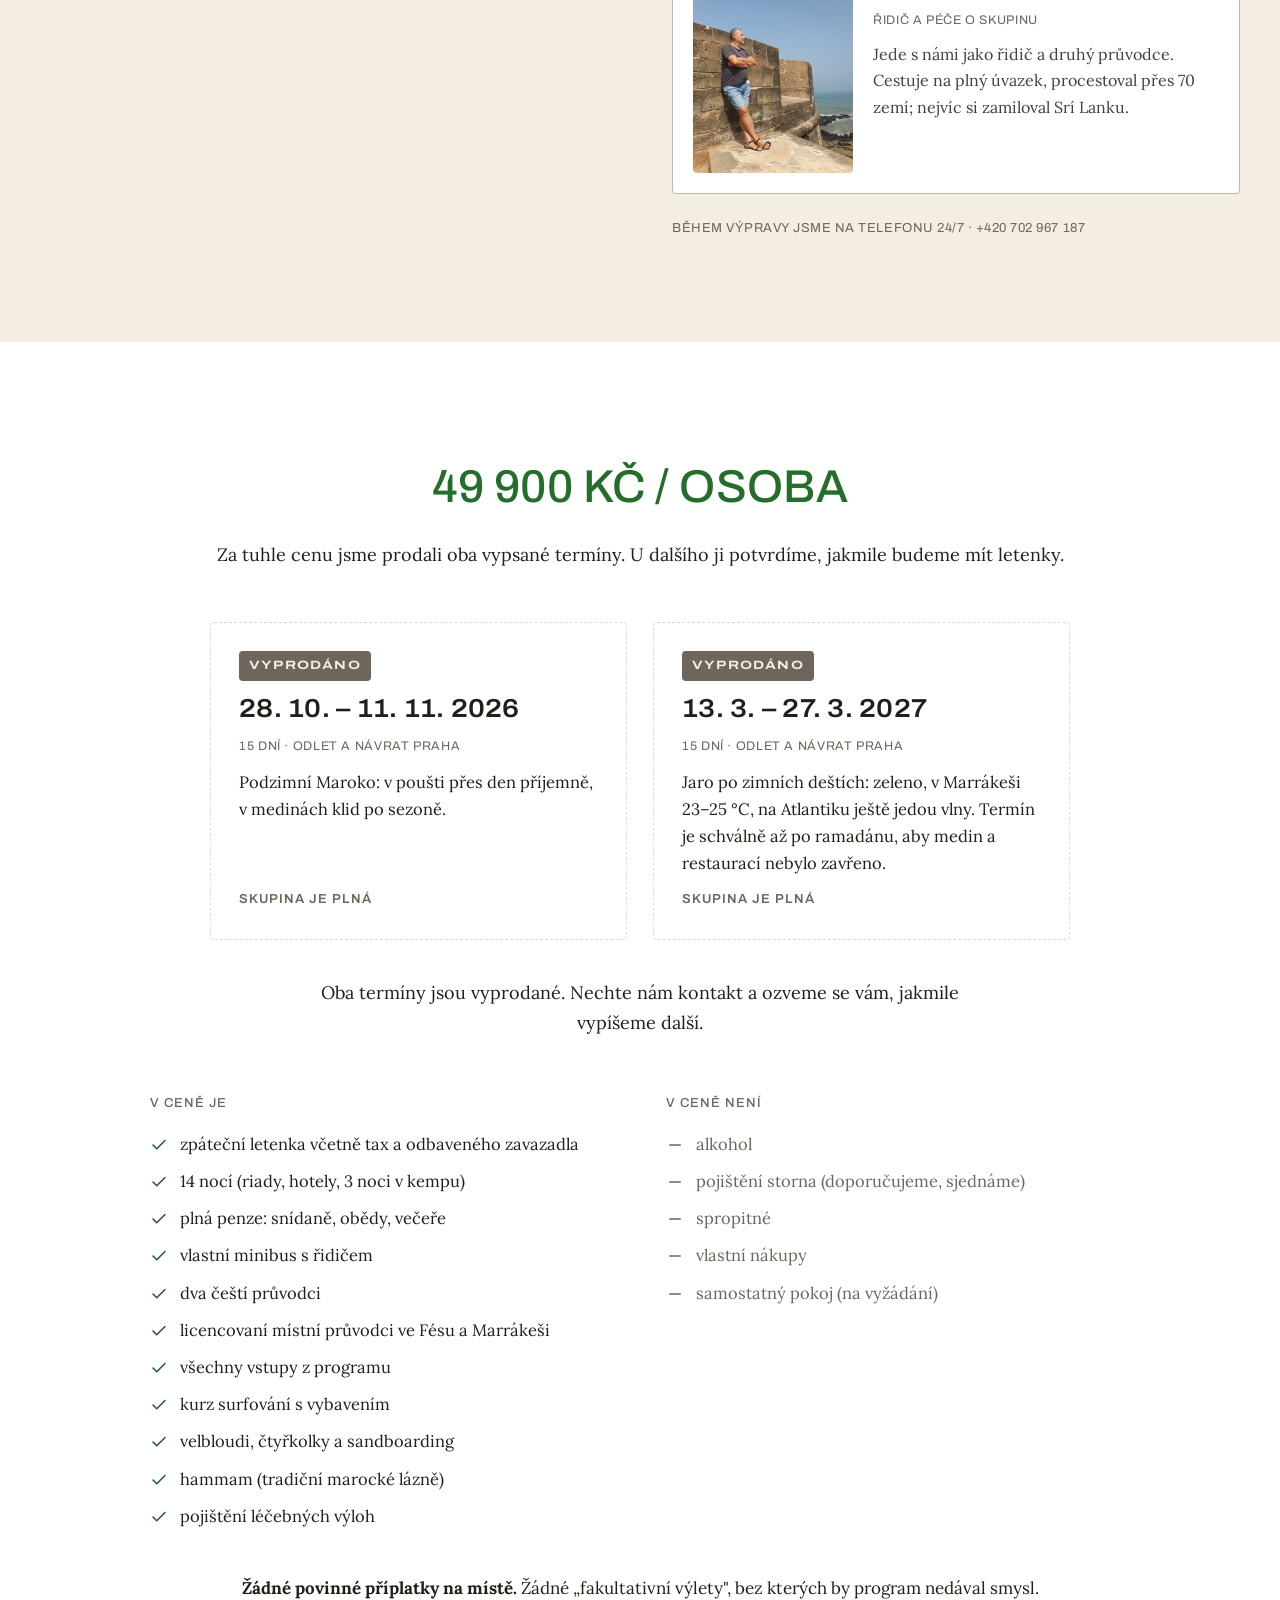
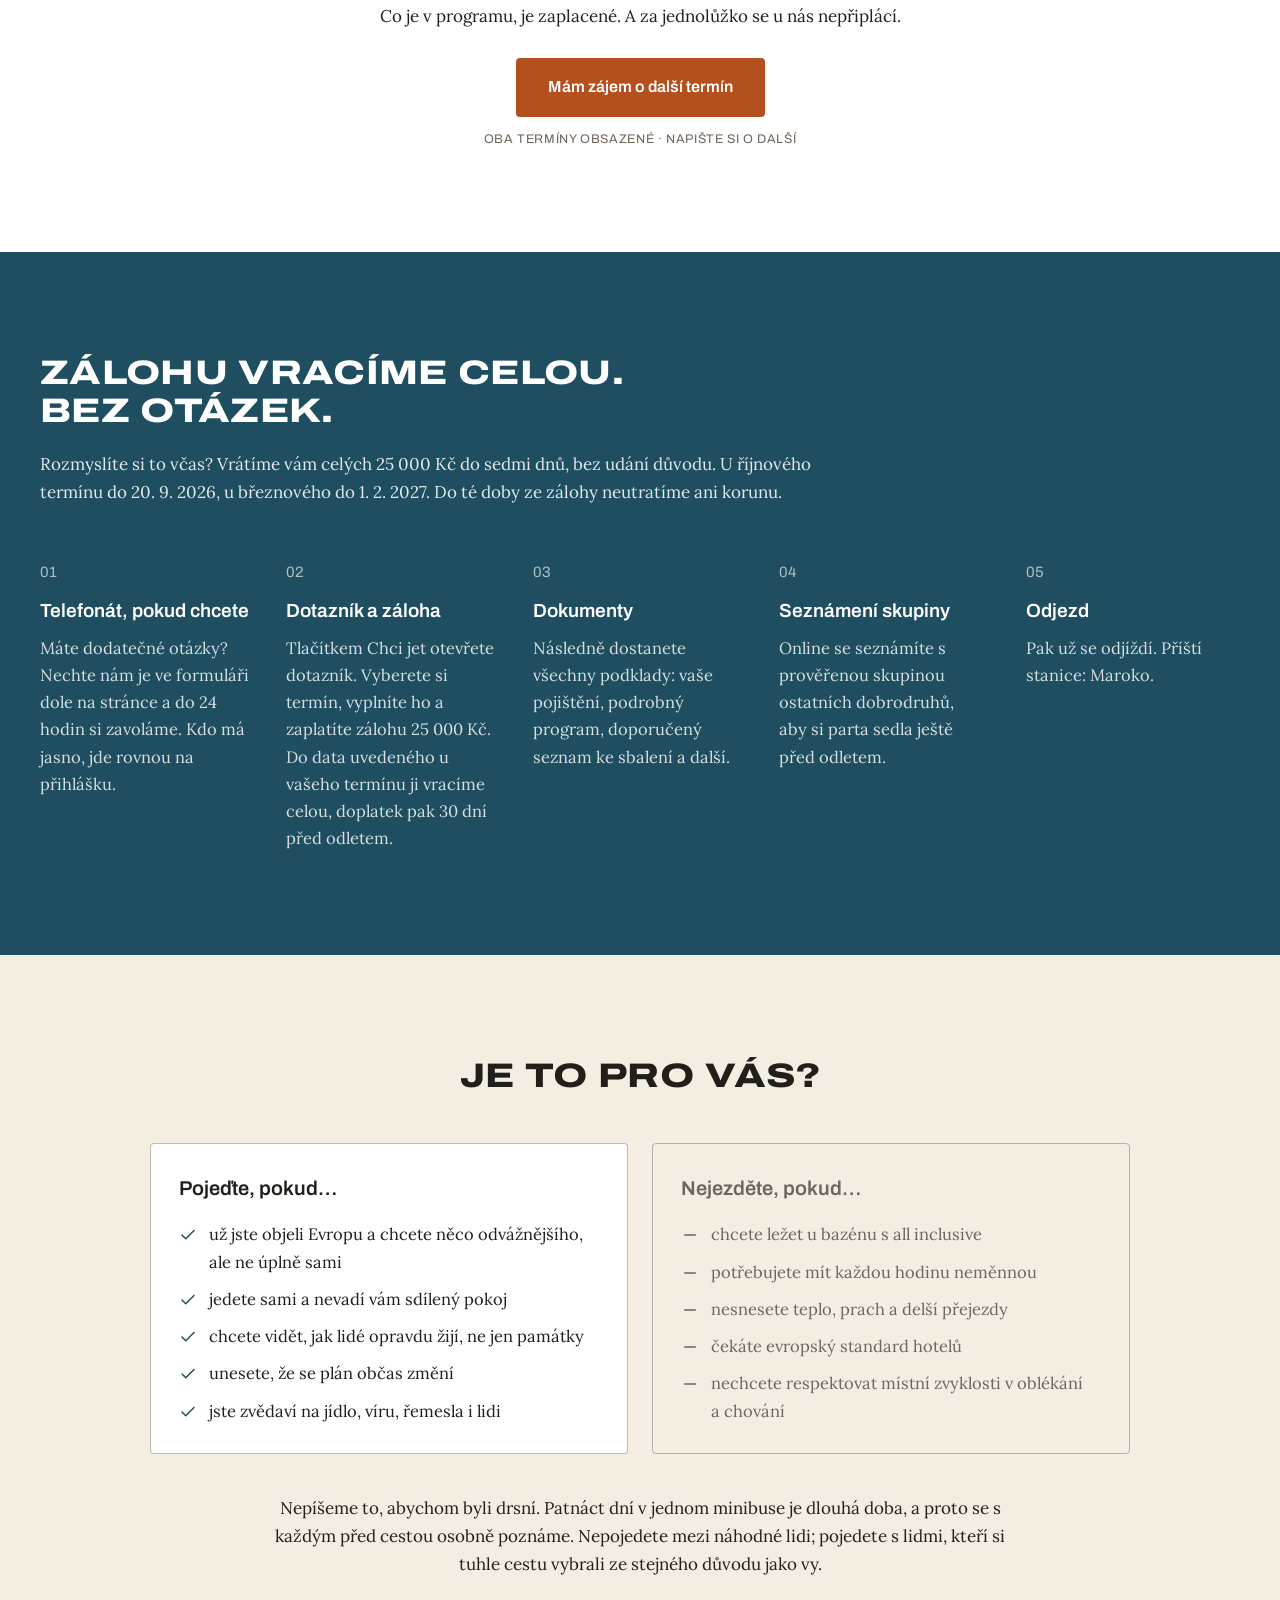
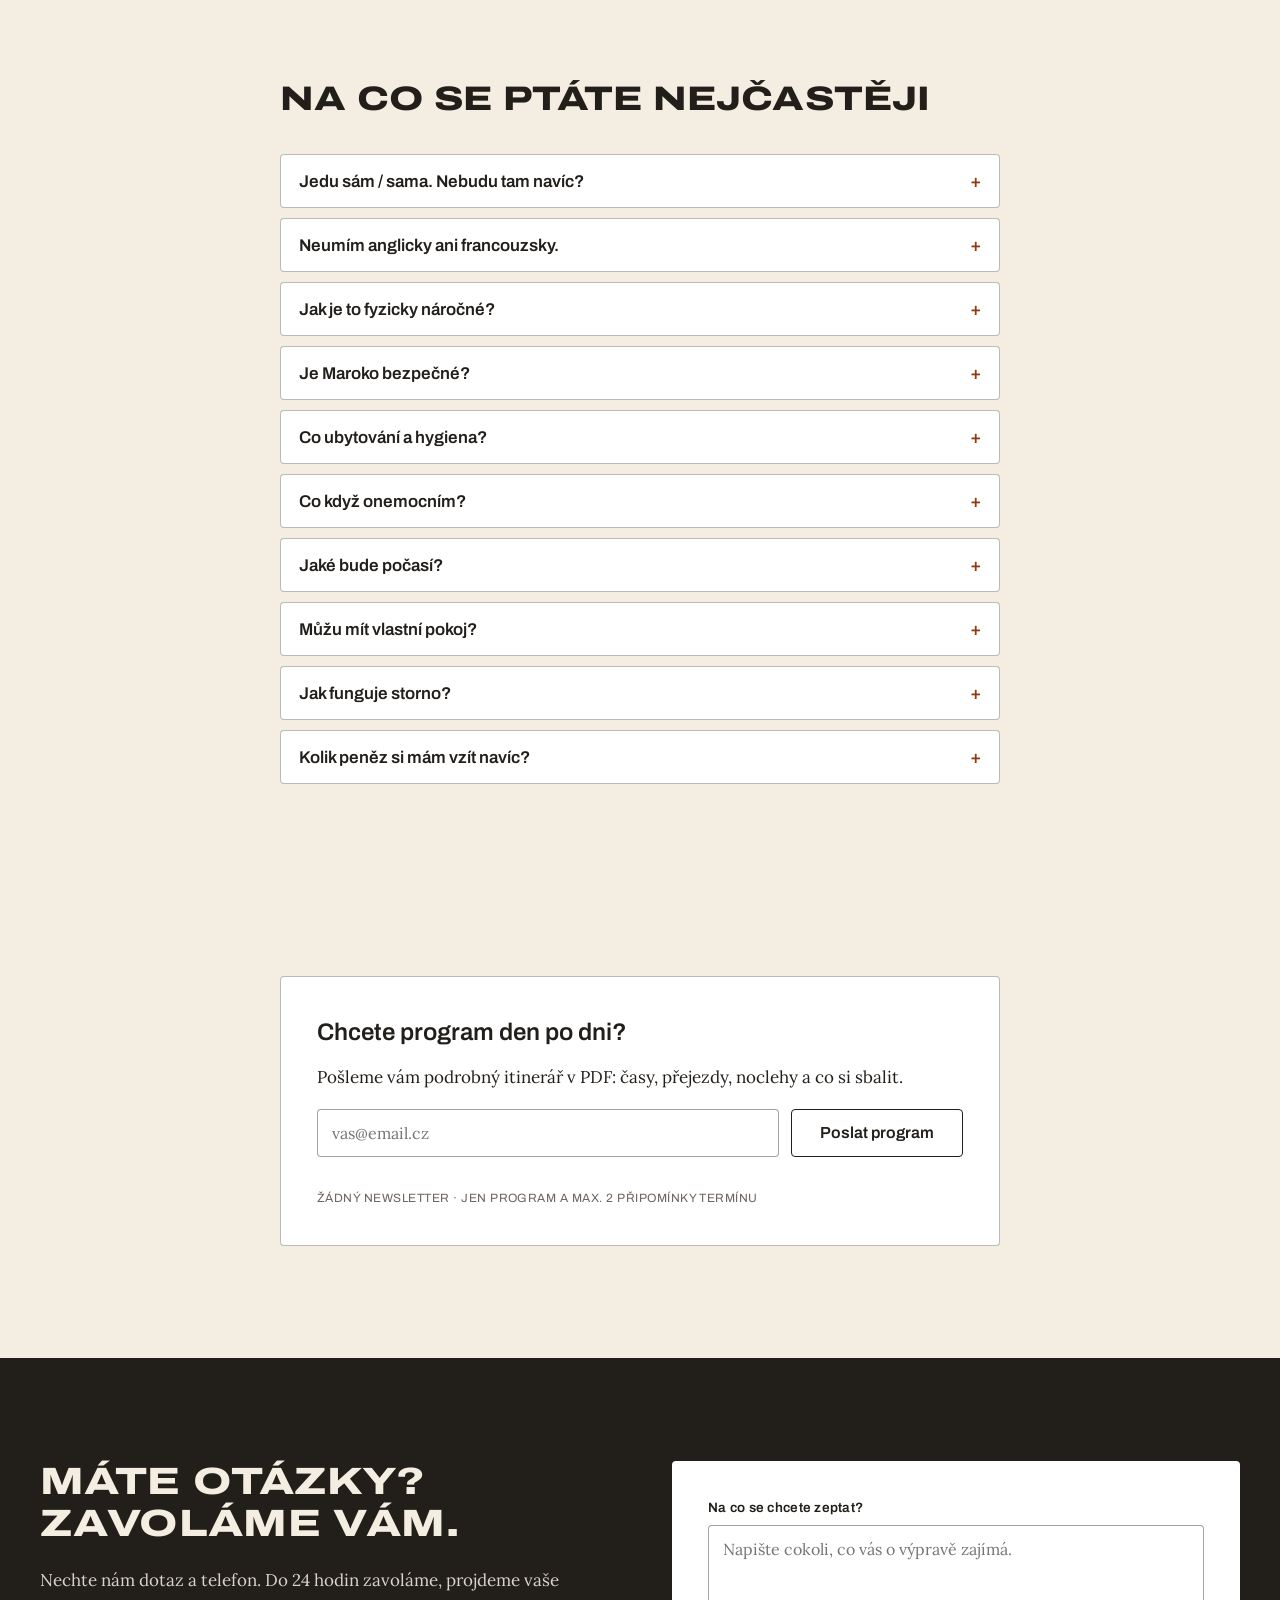
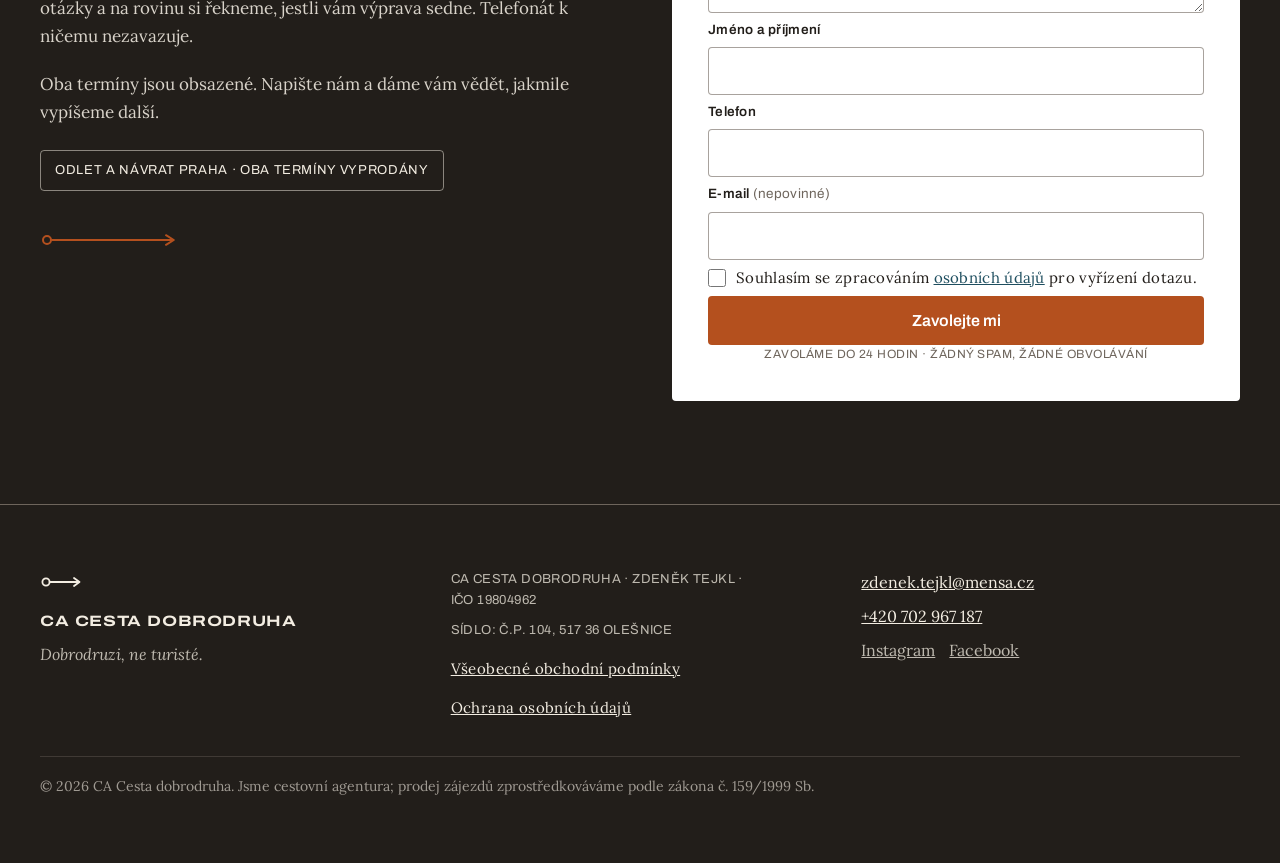
==== commit d7259258: "Oba termíny označené jako vyprodané Kapacita říjnového i březnového termínu je naplněná, web už prot" ====
--- a/index.html
+++ b/index.html
@@ -43,10 +43,10 @@
         <a href="uk/index.html" hreflang="uk">UA</a>
         <a href="sk/index.html" hreflang="sk">SK</a>
       </span>
-      <a href="chci-jet.html" class="btn btn--primary btn--nav">Chci jet</a>
+      <a href="#formular" class="btn btn--primary btn--nav">Mám zájem</a>
     </nav>
     <div class="nav__mobile">
-      <a href="chci-jet.html" class="btn btn--primary btn--nav-mobile" data-menu-close>Chci jet</a>
+      <a href="#formular" class="btn btn--primary btn--nav-mobile" data-menu-close>Mám zájem</a>
       <button type="button" id="menu-toggle" class="nav__burger" aria-label="Menu" aria-expanded="false" aria-controls="mobile-menu">
         <svg width="18" height="14" viewBox="0 0 18 14" stroke="currentColor" stroke-width="1.8" stroke-linecap="round" aria-hidden="true"><path d="M1 1h16M1 7h16M1 13h16"></path></svg>
       </button>
@@ -77,13 +77,13 @@
       <svg width="118" height="12" viewBox="0 0 118 12" fill="none" stroke="#B4501E" stroke-width="2" class="hero__route" aria-hidden="true"><circle cx="6" cy="6" r="3.6"></circle><path d="M9.6 6 H112" stroke-linecap="round"></path><path d="M107 1.8 113.5 6 107 10.2" fill="none" stroke-linecap="round" stroke-linejoin="round"></path></svg>
       <p class="hero__claim">Dobrodruzi, ne turisté.</p>
     </div>
-    <span class="hero__badge">MAROKO · ŘÍJEN 2026 NEBO BŘEZEN 2027 · 49 900 KČ · MALÁ SKUPINA</span>
+    <span class="hero__badge">MAROKO · OBA TERMÍNY VYPRODÁNY · DALŠÍ CHYSTÁME</span>
     <h1 class="hero__title">Maroko, jaké doopravdy je</h1>
     <p class="hero__sub">Patnáct dní malé výpravy: spíme v medinách, jíme, kde jedí místní, surfujeme na Atlantiku, hledáme trilobity a spíme pod hvězdami na Sahaře. Dva čeští průvodci řeší jazyk, plán i bezpečí.</p>
     <div class="hero__cta">
-      <a href="chci-jet.html" class="btn btn--primary btn--lg btn--on-dark">Chci jet</a>
-    </div>
-    <p class="hero__micro">ZÁLOHA 25 000 KČ · VRACÍME JI CELOU, BEZ OTÁZEK</p>
+      <a href="#formular" class="btn btn--primary btn--lg btn--on-dark">Mám zájem o další termín</a>
+    </div>
+    <p class="hero__micro">MÍSTA JSOU OBSAZENÁ · OZVEME SE VÁM S DALŠÍM TERMÍNEM</p>
     <svg width="14" height="42" viewBox="0 0 14 42" fill="none" stroke="#B4501E" stroke-width="2" class="hero__start" aria-hidden="true"><circle cx="7" cy="7" r="4"></circle><path d="M7 11.5 V42" stroke-linecap="round"></path></svg>
   </div>
 </section>
@@ -269,7 +269,7 @@
     </div>
     <p class="program__outro">Kostra programu je pevná: noclehy a zaplacené vstupy se nemění. Uvnitř dne je ale prostor: když se na trhu rozjede rozhovor, nikam nespěcháme.</p>
     <div class="program__cta">
-      <a href="chci-jet.html" class="btn btn--primary btn--lg">Vyplnit formulář o zájmu</a>
+      <a href="#formular" class="btn btn--primary btn--lg">Mám zájem o další termín</a>
     </div>
   </div>
 </section>
@@ -377,24 +377,25 @@
     <h2 class="sr-only">Cena a termíny</h2>
     <div class="price__head">
       <span class="price__new">49 900 KČ / OSOBA</span>
-      <p class="price__terms">Stejná cena pro oba termíny, platí dokud se skupina nenaplní. Záloha 25 000 Kč hned při objednání, doplatek 30 dní před odletem.</p>
+      <p class="price__terms">Za tuhle cenu jsme prodali oba vypsané termíny. U dalšího ji potvrdíme, jakmile budeme mít letenky.</p>
     </div>
     <div class="terms">
-      <article class="term">
-        <span class="term__tag">Nejbližší termín</span>
+      <article class="term term--full">
+        <span class="term__tag term__tag--full">Vyprodáno</span>
         <h3 class="term__date">28. 10. – 11. 11. 2026</h3>
         <p class="term__meta">15 dní · odlet a návrat Praha</p>
-        <p class="term__note">Podzimní Maroko: v poušti přes den příjemně, v medinách klid po sezoně. Zálohu vracíme celou do 20. 9. 2026, doplatek do 28. 9. 2026.</p>
-        <div class="term__cta"><a href="chci-jet.html?termin=maroko-2026" class="btn btn--primary btn--block">Chci jet v říjnu</a></div>
+        <p class="term__note">Podzimní Maroko: v poušti přes den příjemně, v medinách klid po sezoně.</p>
+        <p class="term__full">Skupina je plná</p>
       </article>
-      <article class="term">
-        <span class="term__tag term__tag--pozdejsi">Nový termín</span>
+      <article class="term term--full">
+        <span class="term__tag term__tag--full">Vyprodáno</span>
         <h3 class="term__date">13. 3. – 27. 3. 2027</h3>
         <p class="term__meta">15 dní · odlet a návrat Praha</p>
-        <p class="term__note">Jaro po zimních deštích: zeleno, v Marrákeši 23–25 °C, na Atlantiku ještě jedou vlny. Termín je schválně až po ramadánu, aby medin a restaurací nebylo zavřeno. Zálohu vracíme celou do 1. 2. 2027, doplatek do 11. 2. 2027.</p>
-        <div class="term__cta"><a href="chci-jet.html?termin=maroko-2027-brezen" class="btn btn--primary btn--block">Chci jet v březnu</a></div>
+        <p class="term__note">Jaro po zimních deštích: zeleno, v Marrákeši 23–25 °C, na Atlantiku ještě jedou vlny. Termín je schválně až po ramadánu, aby medin a restaurací nebylo zavřeno.</p>
+        <p class="term__full">Skupina je plná</p>
       </article>
     </div>
+    <p class="terms__note">Oba termíny jsou vyprodané. Nechte nám kontakt a ozveme se vám, jakmile vypíšeme další.</p>
     <div class="price__cols">
       <div>
         <h3 class="price__col-title">V ceně je</h3>
@@ -425,8 +426,8 @@
     </div>
     <p class="price__principle"><strong>Žádné povinné příplatky na místě.</strong> Žádné „fakultativní výlety", bez kterých by program nedával smysl. Co je v programu, je zaplacené. A za jednolůžko se u nás nepřiplácí.</p>
     <div class="price__cta">
-      <a href="chci-jet.html" class="btn btn--primary btn--lg">Chci jet</a>
-      <p class="price__micro">ZÁLOHA VRATNÁ V PLNÉ VÝŠI · DATA U JEDNOTLIVÝCH TERMÍNŮ</p>
+      <a href="#formular" class="btn btn--primary btn--lg">Mám zájem o další termín</a>
+      <p class="price__micro">OBA TERMÍNY OBSAZENÉ · NAPIŠTE SI O DALŠÍ</p>
     </div>
   </div>
 </section>
@@ -598,8 +599,8 @@
     <div>
       <h2 class="h2 final__title">Máte otázky? Zavoláme vám.</h2>
       <p class="final__text">Nechte nám dotaz a telefon. Do 24 hodin zavoláme, projdeme vaše otázky a na rovinu si řekneme, jestli vám výprava sedne. Telefonát k ničemu nezavazuje.</p>
-      <p class="final__text">Už máte jasno? Rovnou <a href="chci-jet.html">vyplňte přihlášku</a>.</p>
-      <span class="final__badge">ODLET A NÁVRAT PRAHA · 28. 10. 2026 NEBO 13. 3. 2027</span>
+      <p class="final__text">Oba termíny jsou obsazené. Napište nám a dáme vám vědět, jakmile vypíšeme další.</p>
+      <span class="final__badge">ODLET A NÁVRAT PRAHA · OBA TERMÍNY VYPRODÁNY</span>
       <div class="final__route">
         <svg width="140" height="14" viewBox="0 0 140 14" fill="none" stroke="#B4501E" stroke-width="2" aria-hidden="true"><circle cx="7" cy="7" r="4"></circle><path d="M11.5 7 H132" stroke-linecap="round"></path><path d="M126 2.2 133.8 7 126 11.8" fill="none" stroke-linecap="round" stroke-linejoin="round"></path></svg>
       </div>
@@ -640,7 +641,7 @@
       <div id="dotaz-sent" class="final__sent" hidden>
         <svg width="30" height="30" viewBox="0 0 24 24" fill="none" stroke="#1E4E5F" stroke-width="2" stroke-linecap="round" stroke-linejoin="round" aria-hidden="true"><path d="M20 6 9 17l-5-5"></path></svg>
         <h3>Díky, ozveme se do 24 hodin.</h3>
-        <p>Zavoláme z čísla +420 702 967 187. Uložte si ho, ať víte, že jsme to my. Kdybyste mezitím měli jasno, rovnou <a href="chci-jet.html">vyplňte přihlášku</a>.</p>
+        <p>Zavoláme z čísla +420 702 967 187. Uložte si ho, ať víte, že jsme to my. Rádi vám řekneme, kdy plánujeme další termín.</p>
       </div>
     </div>
   </div>
@@ -682,8 +683,8 @@
 </button>
 
 <div id="sticky-bar" class="sticky-bar" hidden>
-  <span class="sticky-bar__info">2 TERMÍNY · 49 900 KČ</span>
-  <a href="chci-jet.html" class="btn btn--primary btn--bar">Chci jet</a>
+  <span class="sticky-bar__info">VYPRODÁNO · CHYSTÁME DALŠÍ</span>
+  <a href="#formular" class="btn btn--primary btn--bar">Mám zájem</a>
 </div>
 
 <script src="js/main.js"></script>
--- a/css/styles.css
+++ b/css/styles.css
@@ -985,6 +985,45 @@
 
 /* tlačítko drží u spodní hrany, aby obě karty končily zarovnaně */
 .term__cta { margin-top: auto; }
+
+/* vyprodaný termín: přerušovaný rámeček místo plné karty, štítek v kameni */
+.term--full {
+  border-style: dashed;
+  background: transparent;
+}
+
+.term__tag--full { background: var(--cd-kamen); }
+
+.term__full {
+  margin: auto 0 0;
+  font-family: var(--cd-font-mono);
+  font-weight: 600;
+  font-size: 13px;
+  letter-spacing: 0.08em;
+  color: var(--cd-kamen);
+  text-transform: uppercase;
+}
+
+.terms__note {
+  max-width: 720px;
+  margin: clamp(26px, 3.6vw, 38px) auto 0;
+  text-align: center;
+  font-size: 18px;
+}
+
+/* přihláška, když se nedá podat */
+.apply__full { text-align: center; }
+
+.apply__full h2 {
+  margin: 0 0 14px;
+  font-family: var(--cd-font-display);
+  font-weight: 600;
+  font-size: clamp(21px, 3vw, 27px);
+  line-height: 1.25;
+}
+
+.apply__full p { margin: 0 0 14px; }
+.apply__full .btn { margin-top: 8px; }
 
 .price__cols {
   display: grid;
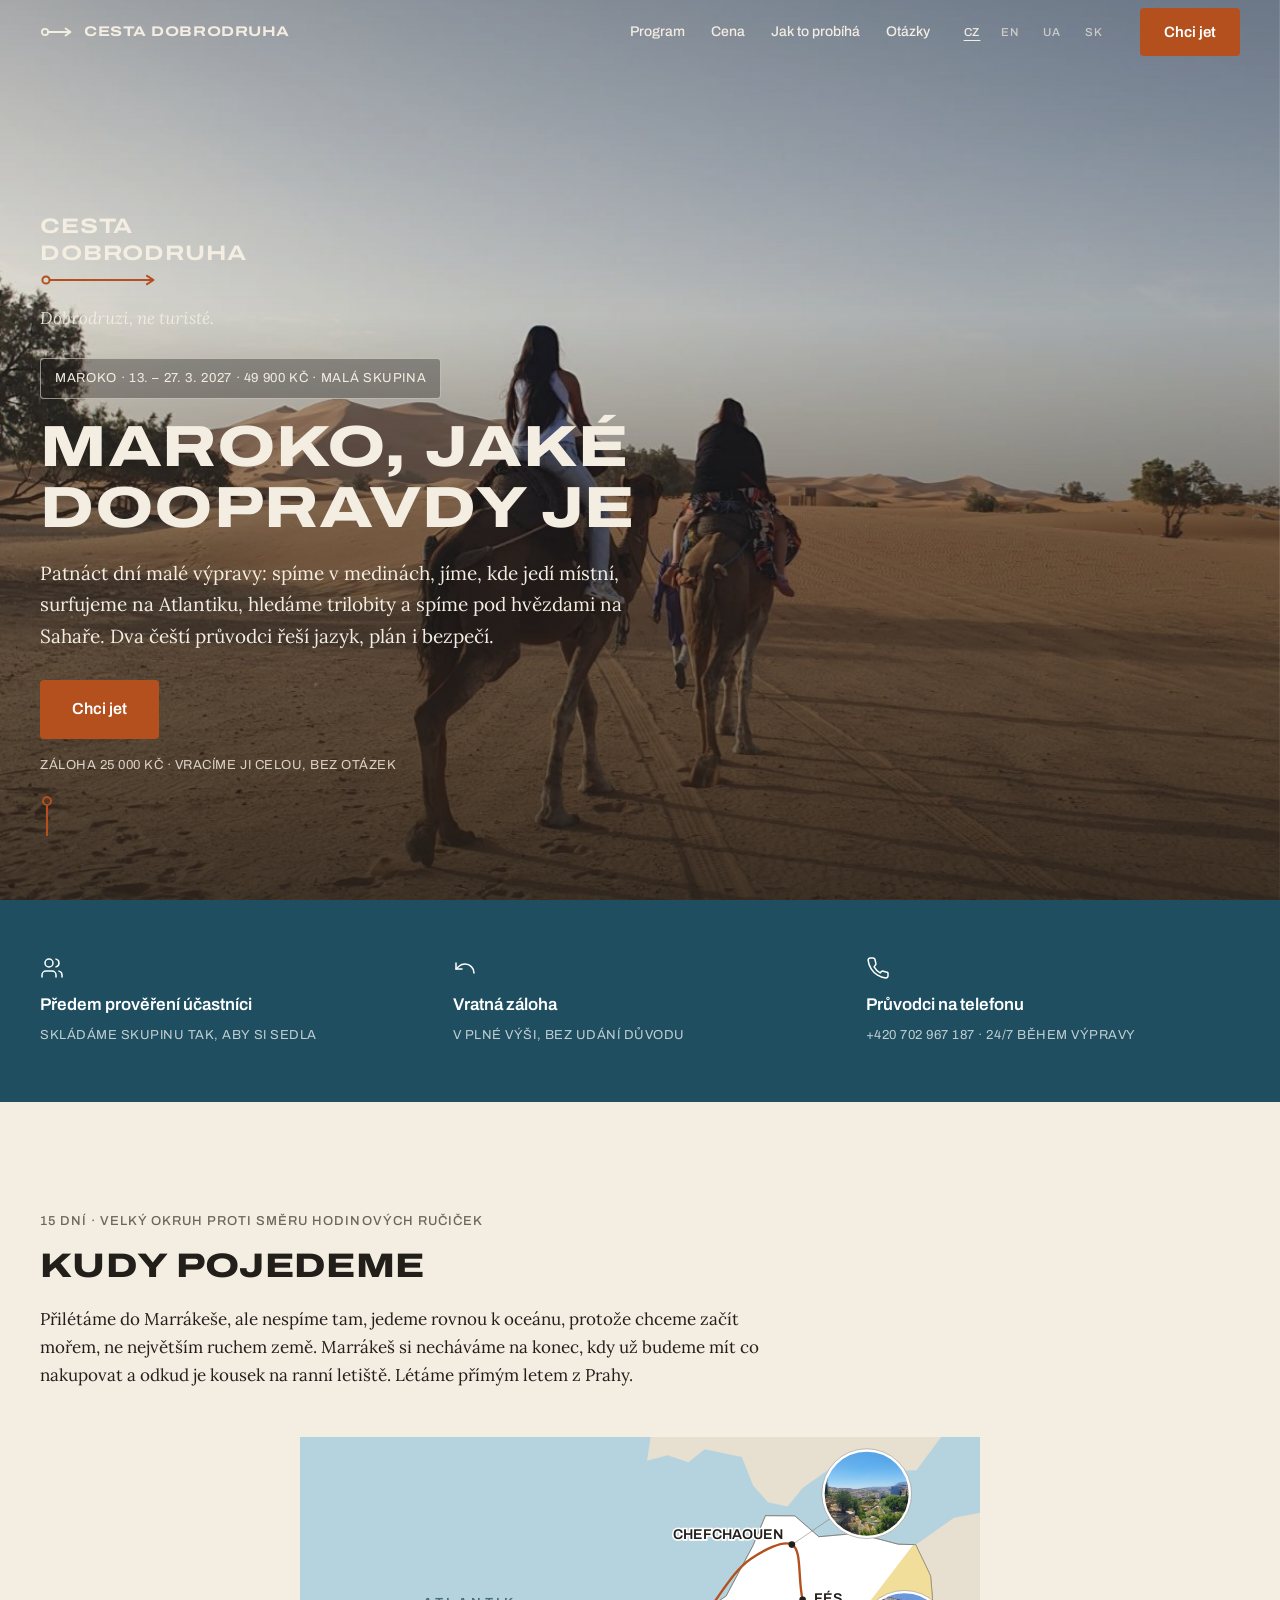
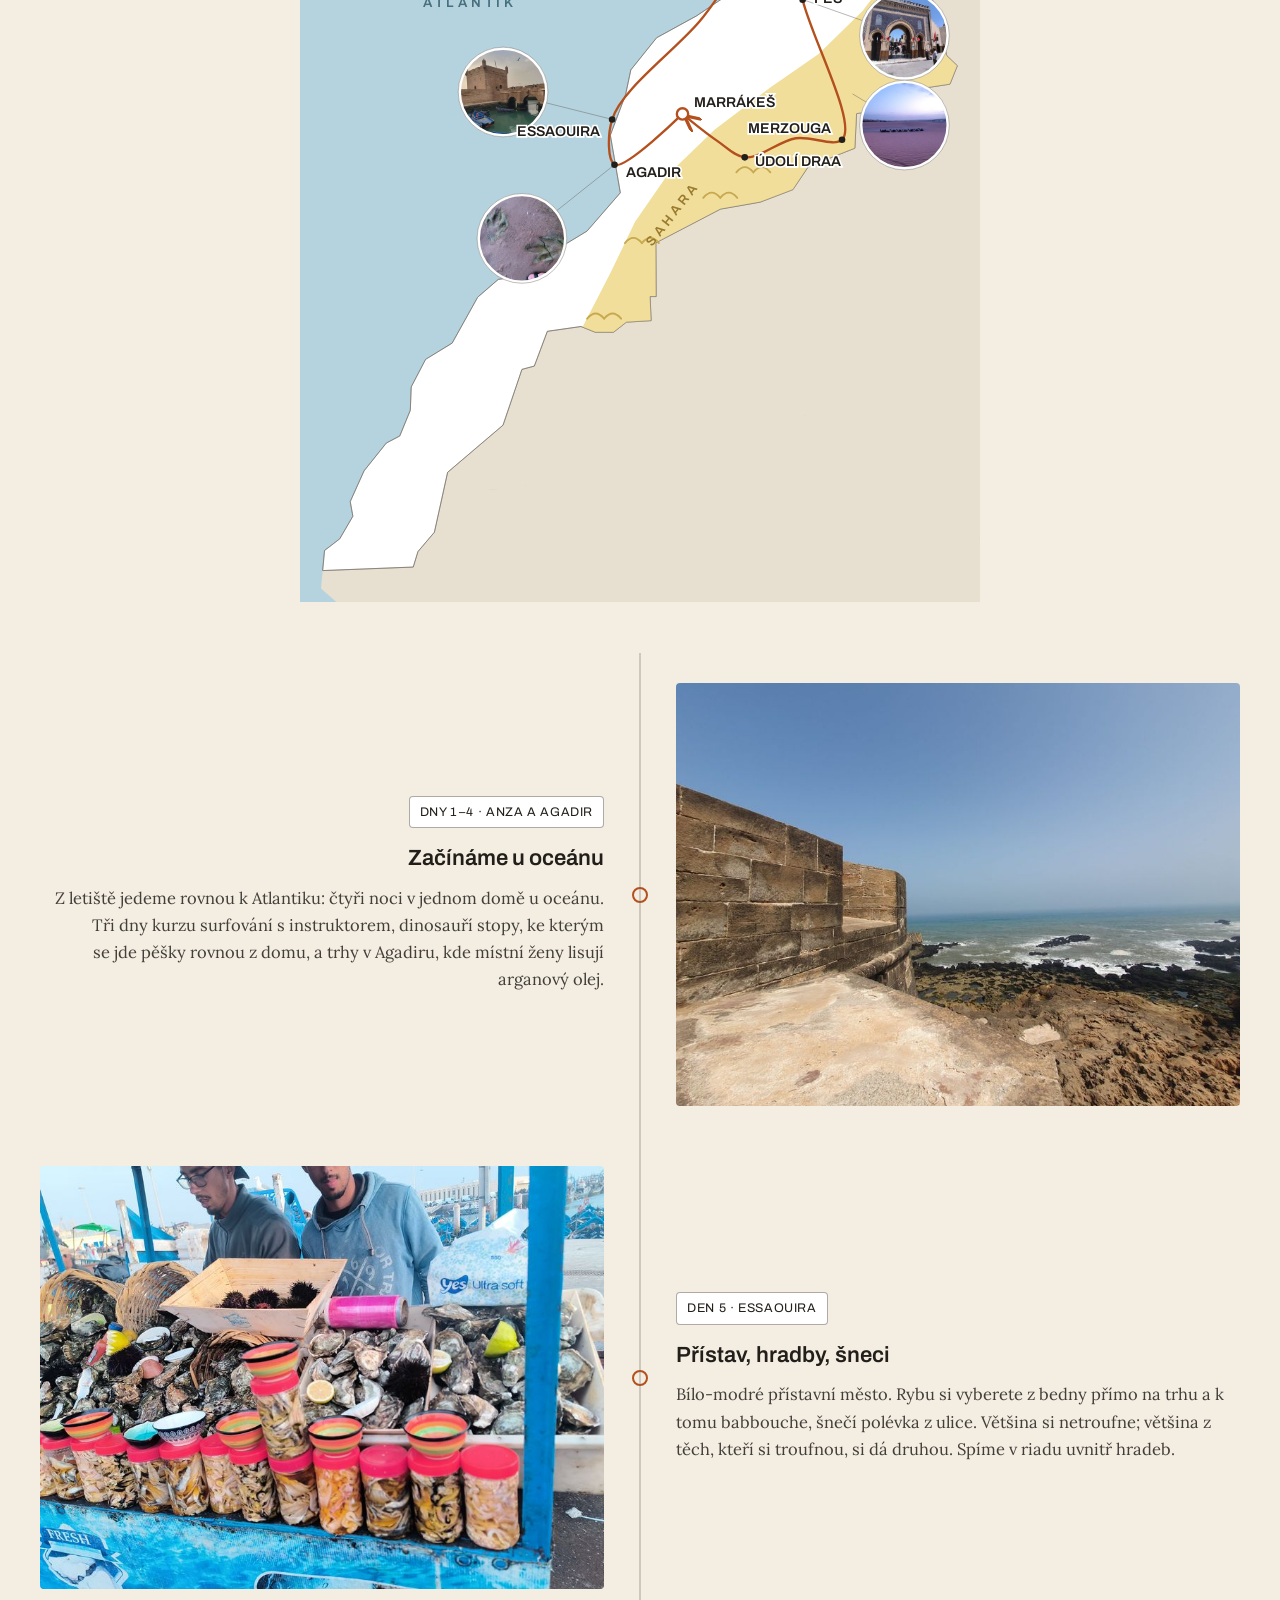
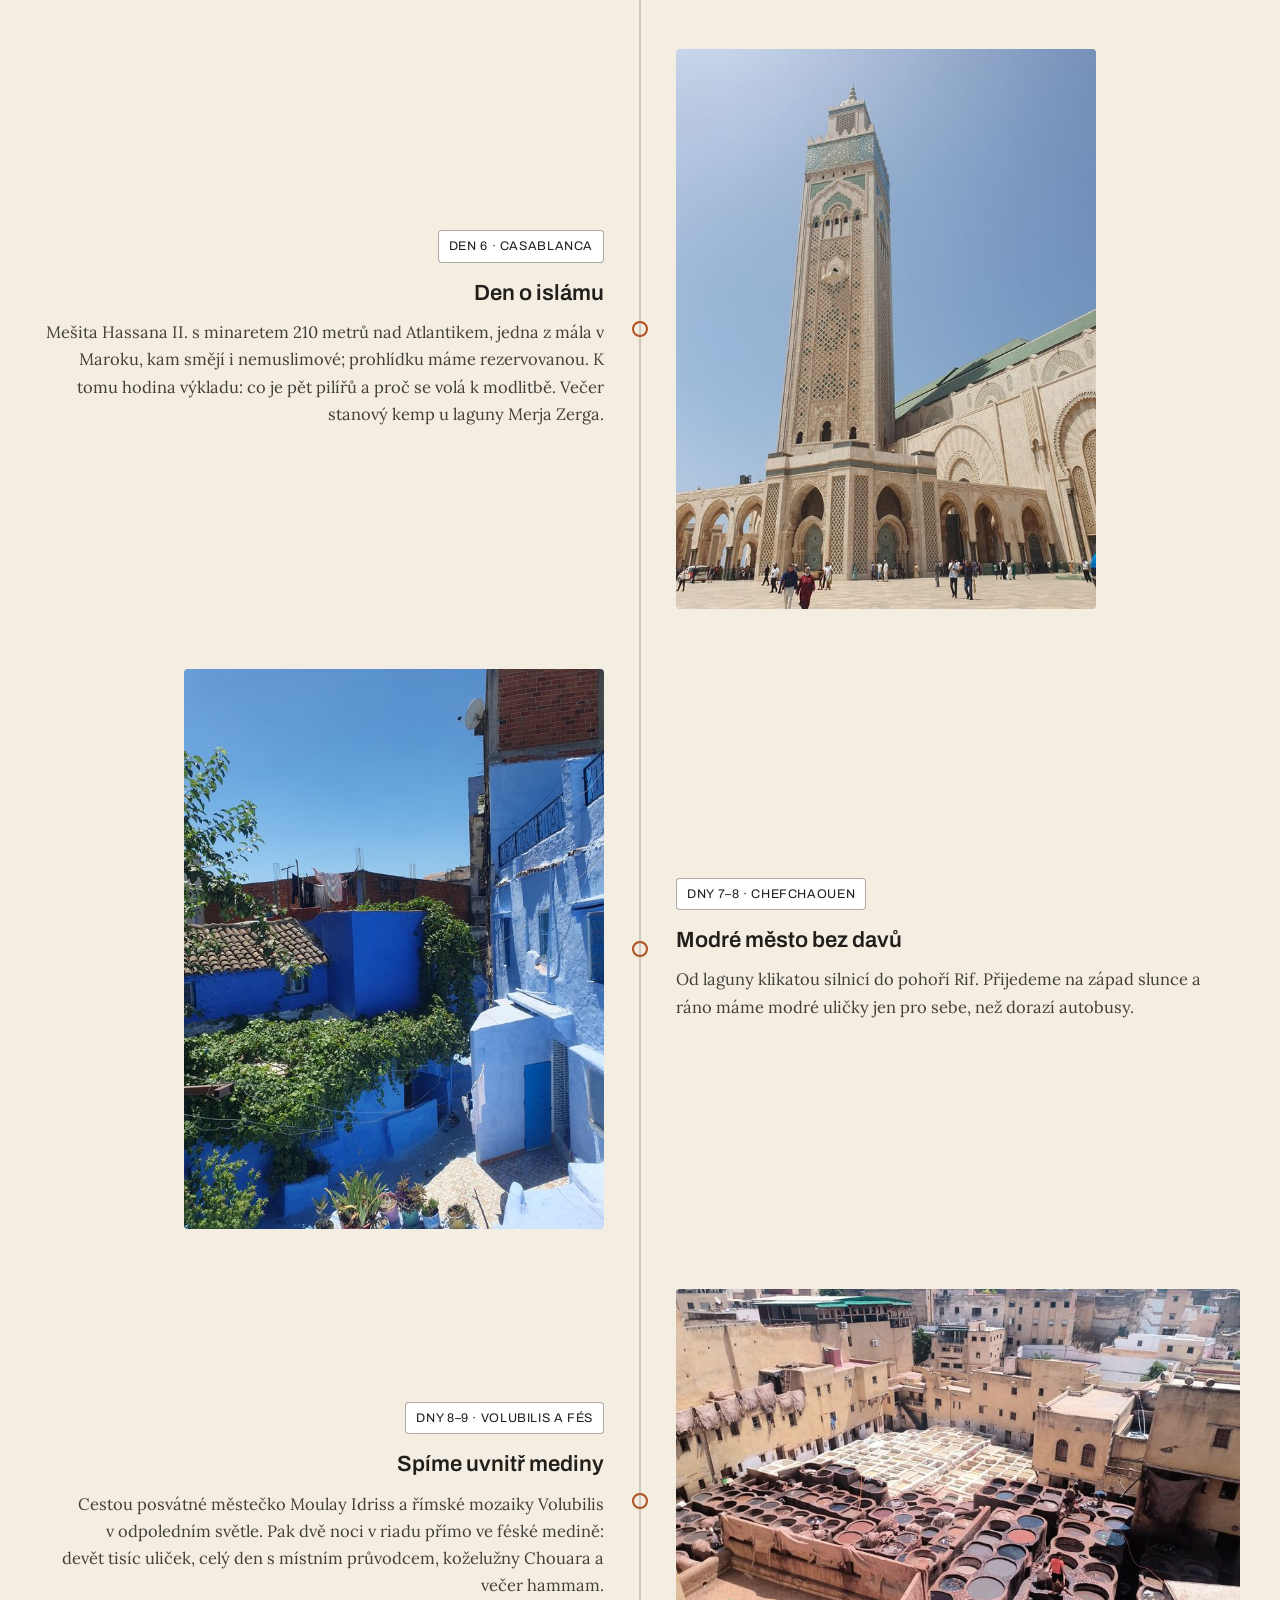
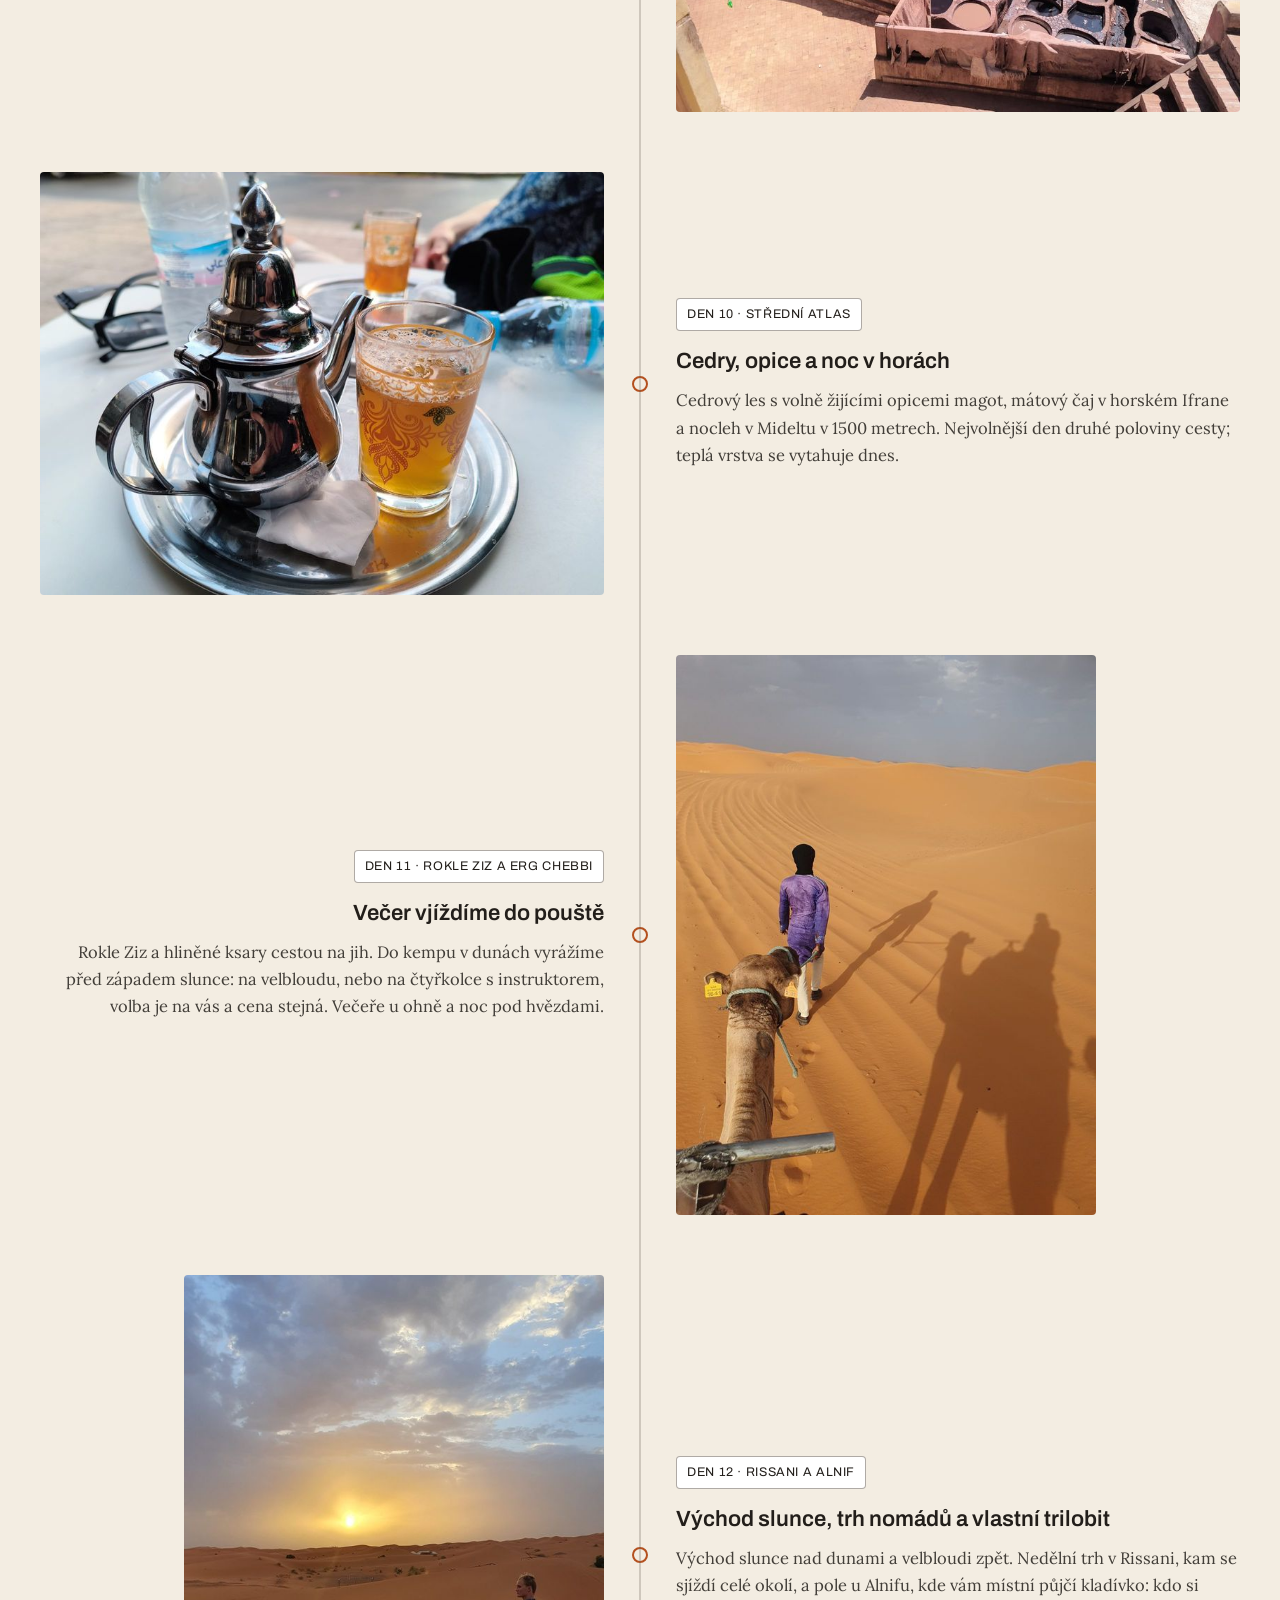
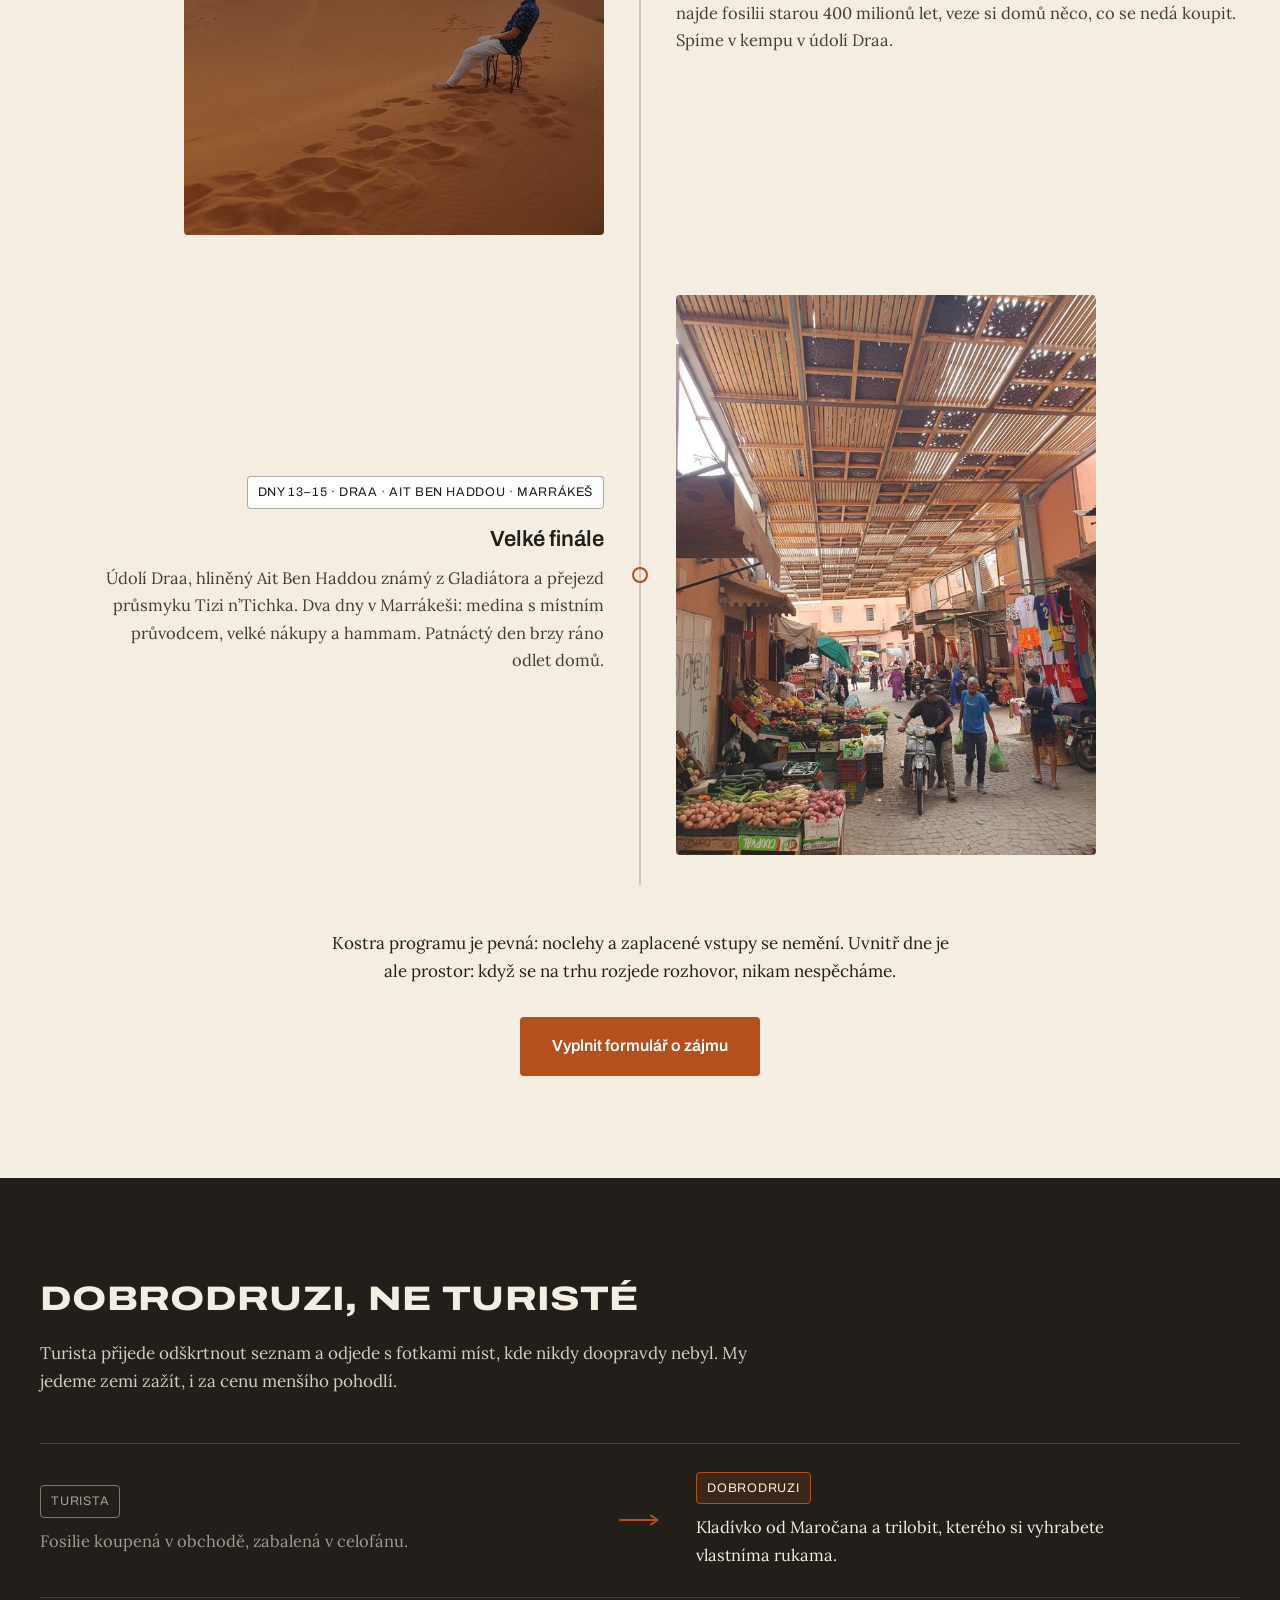
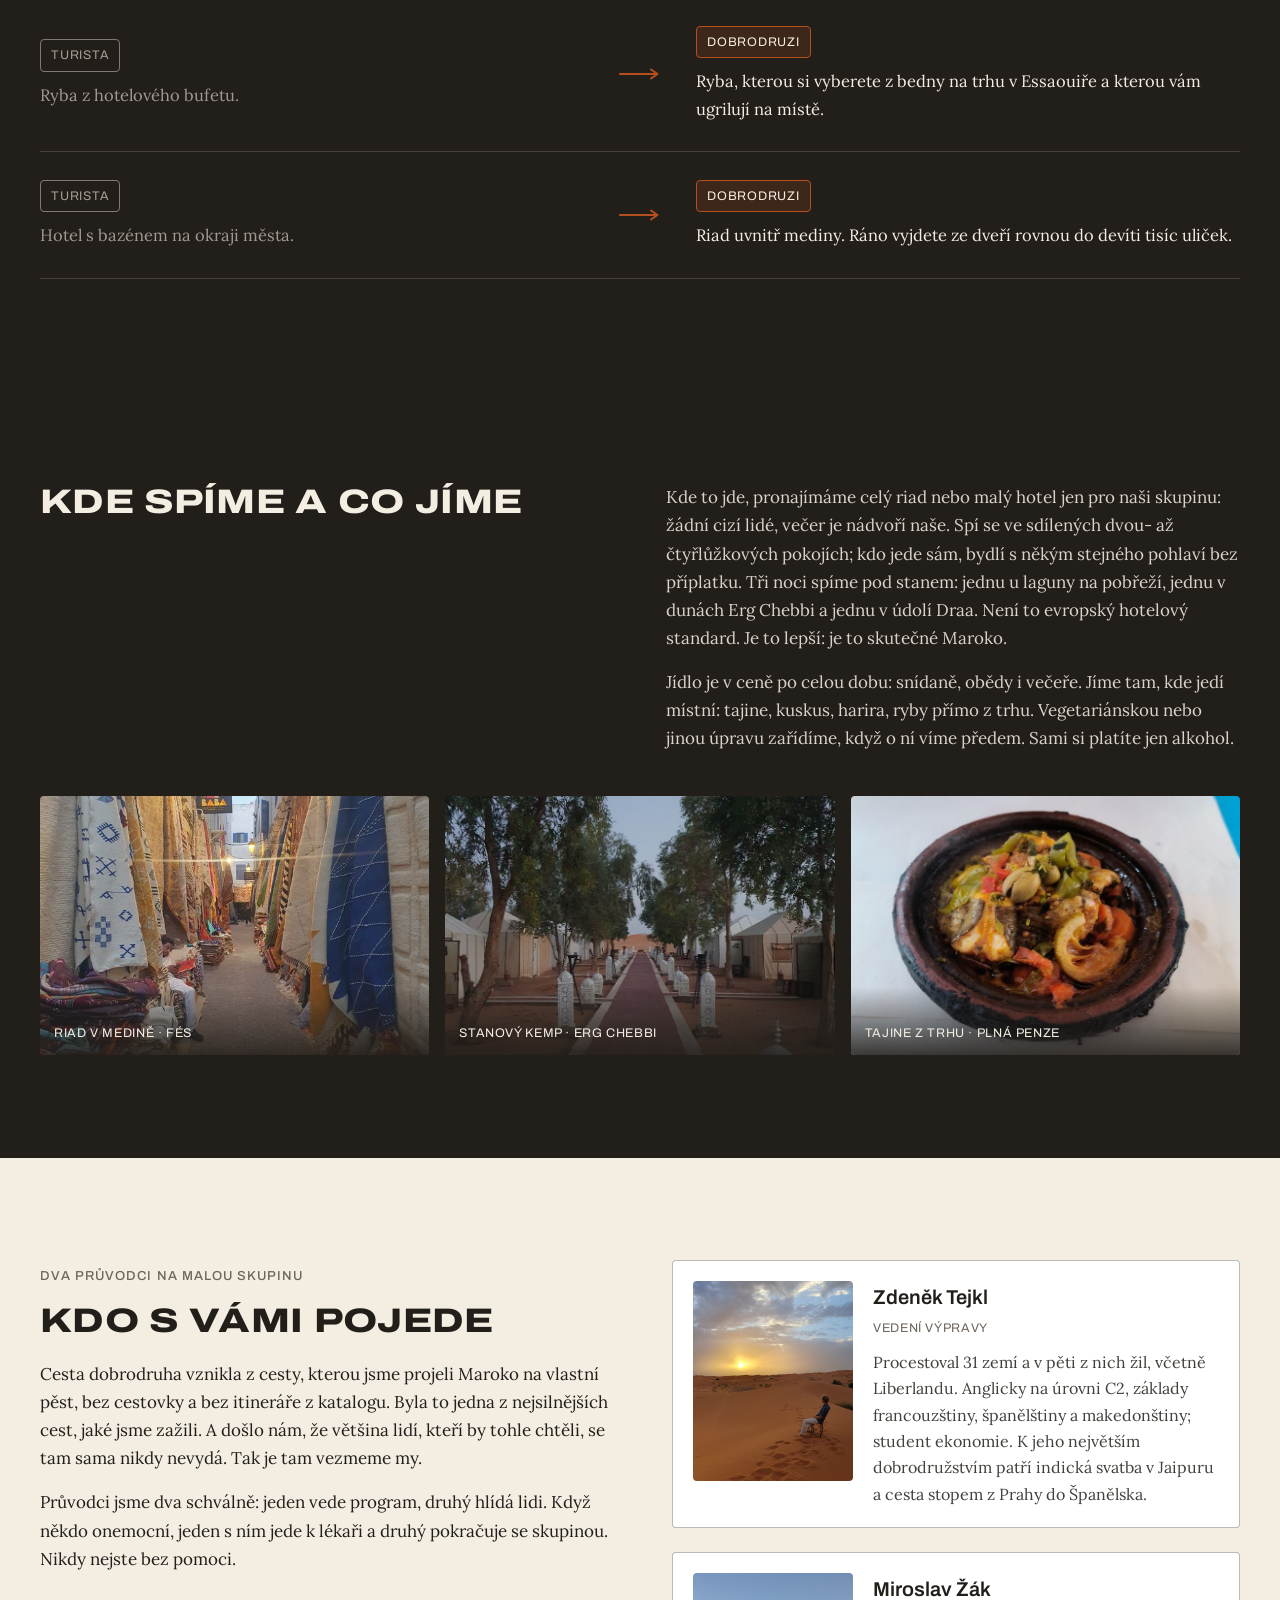
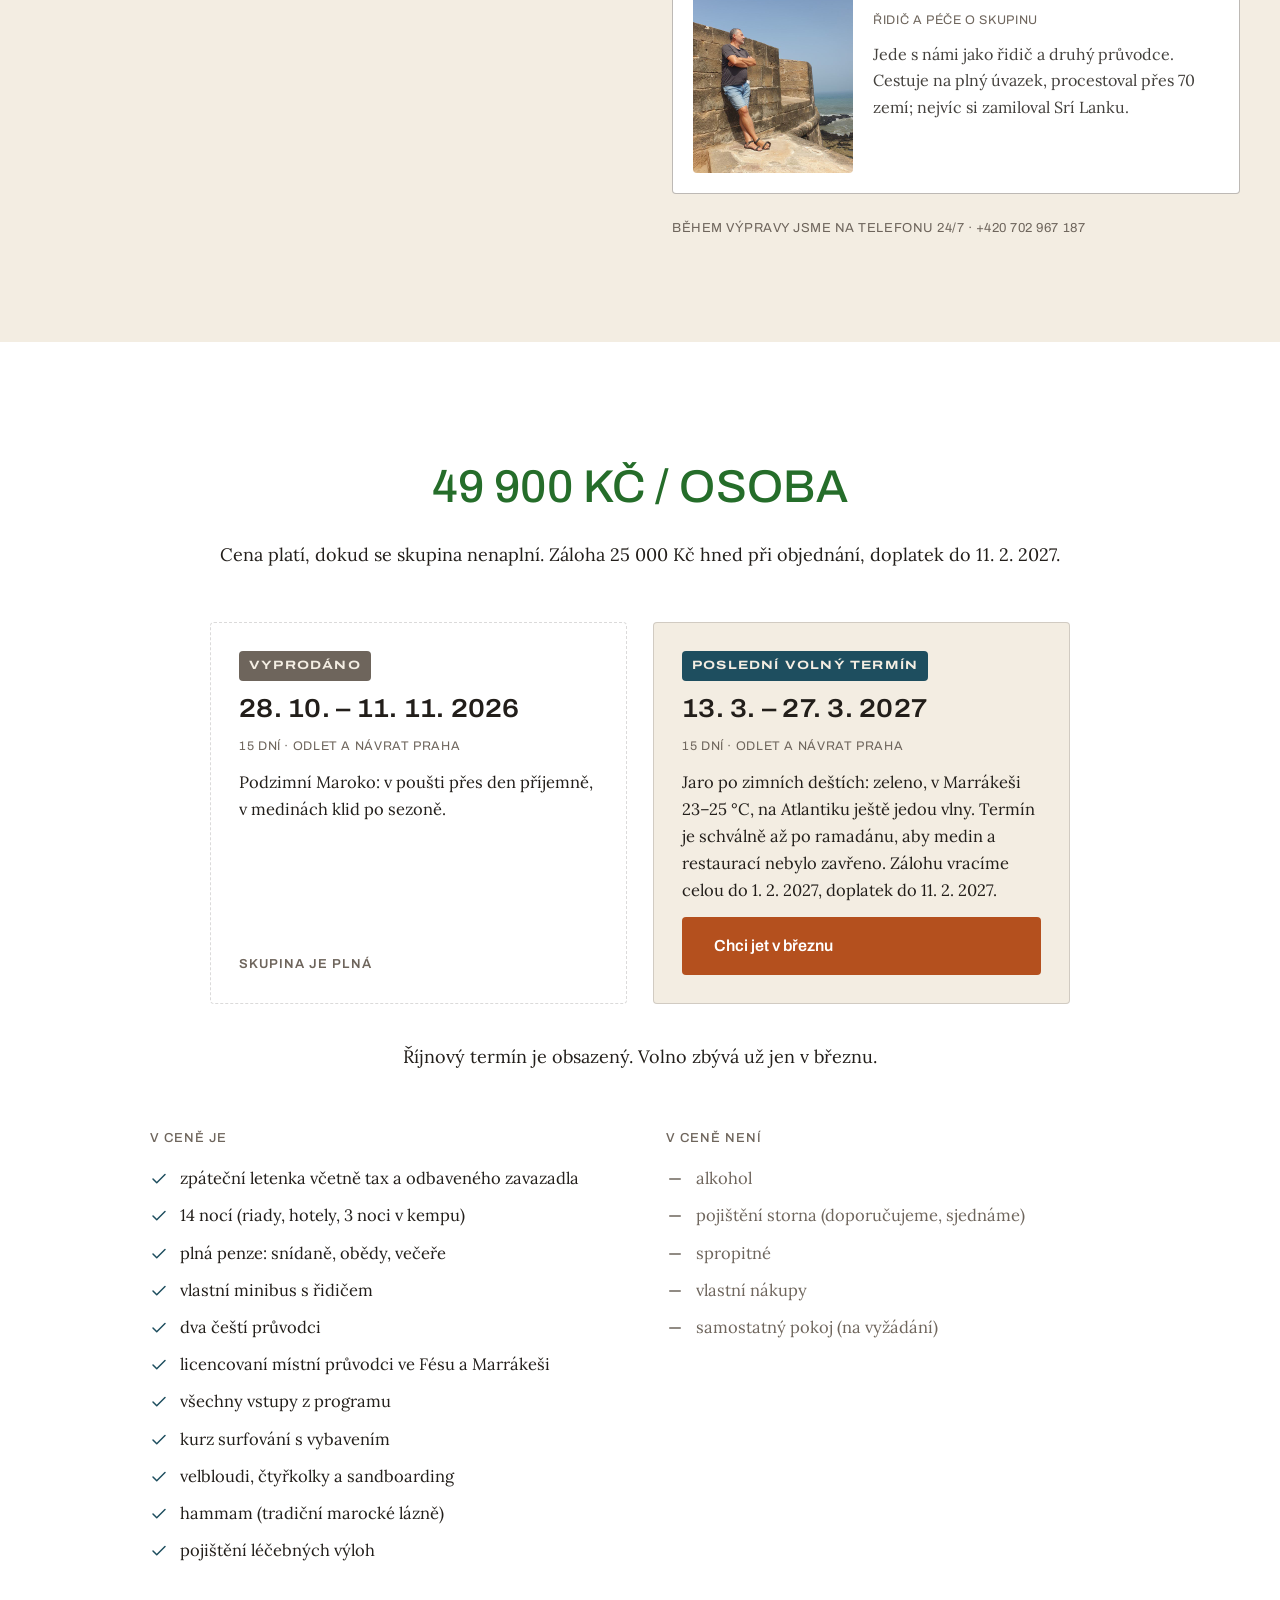
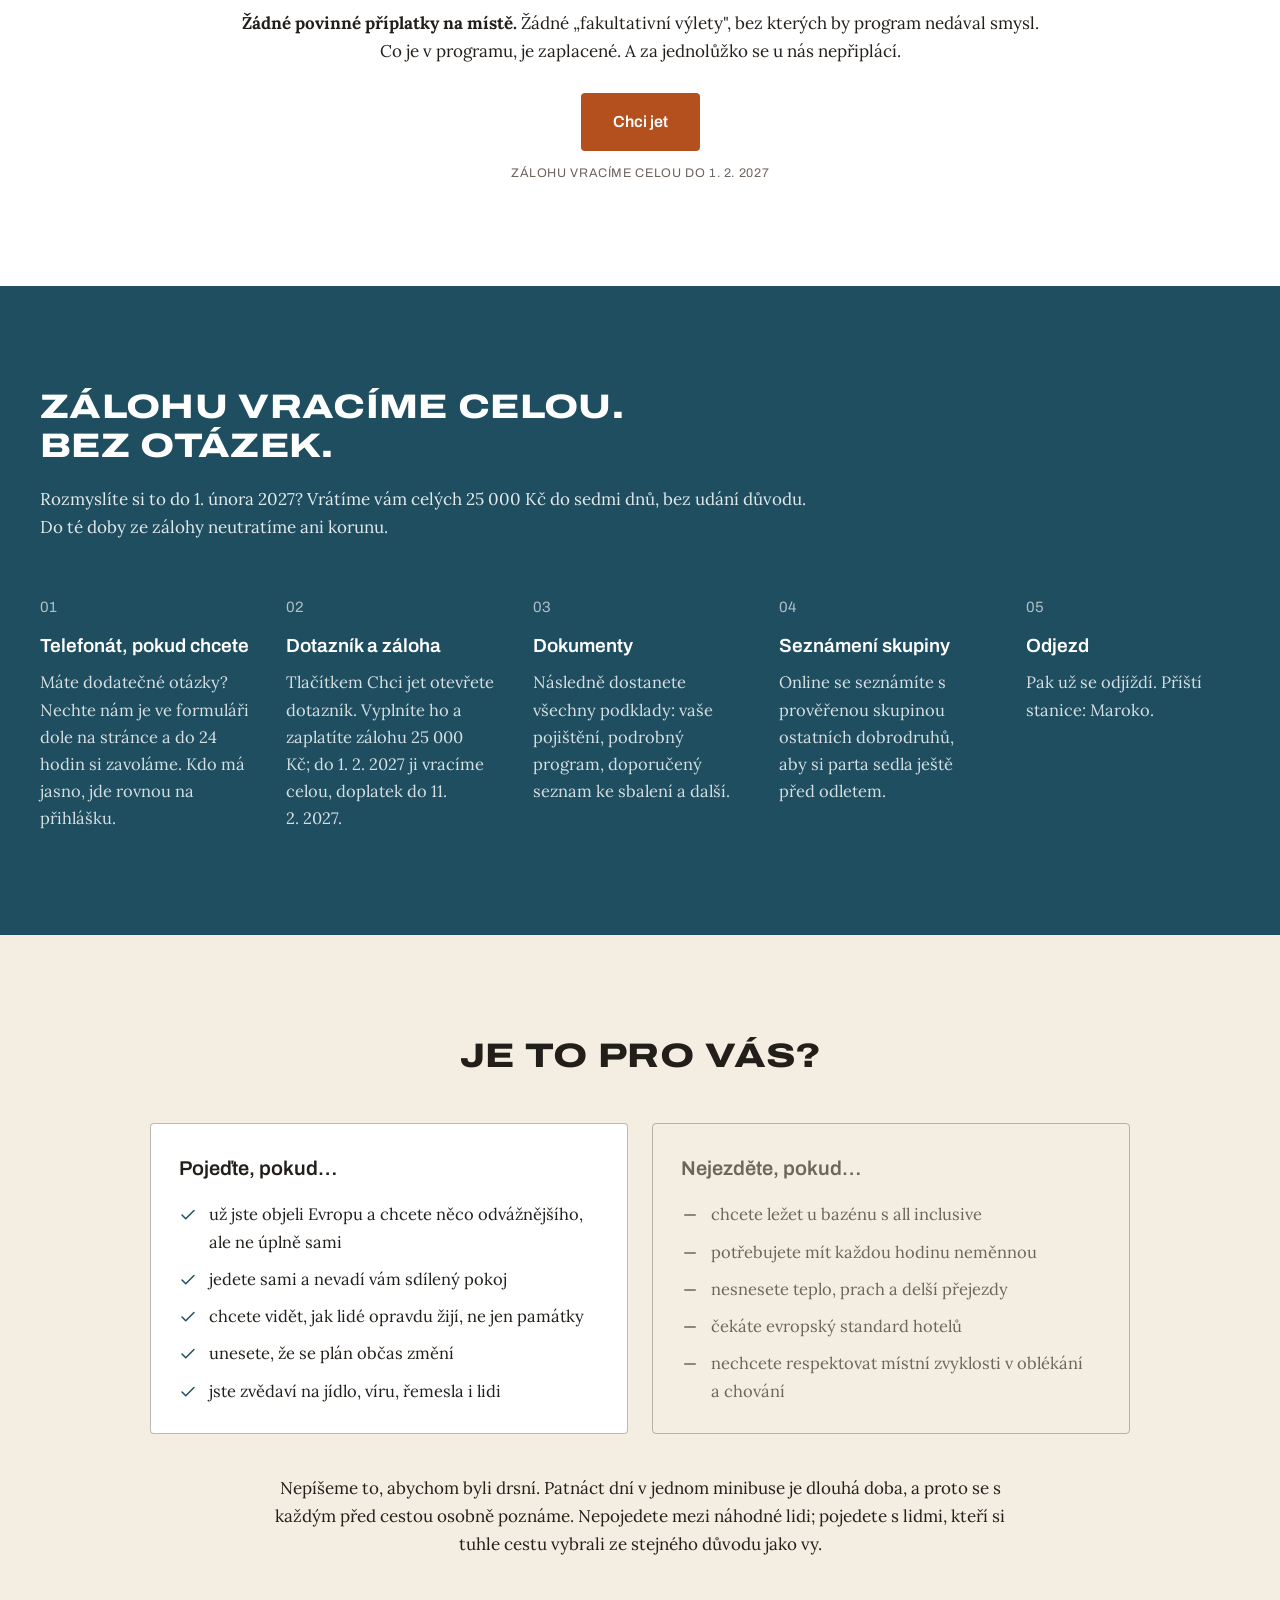
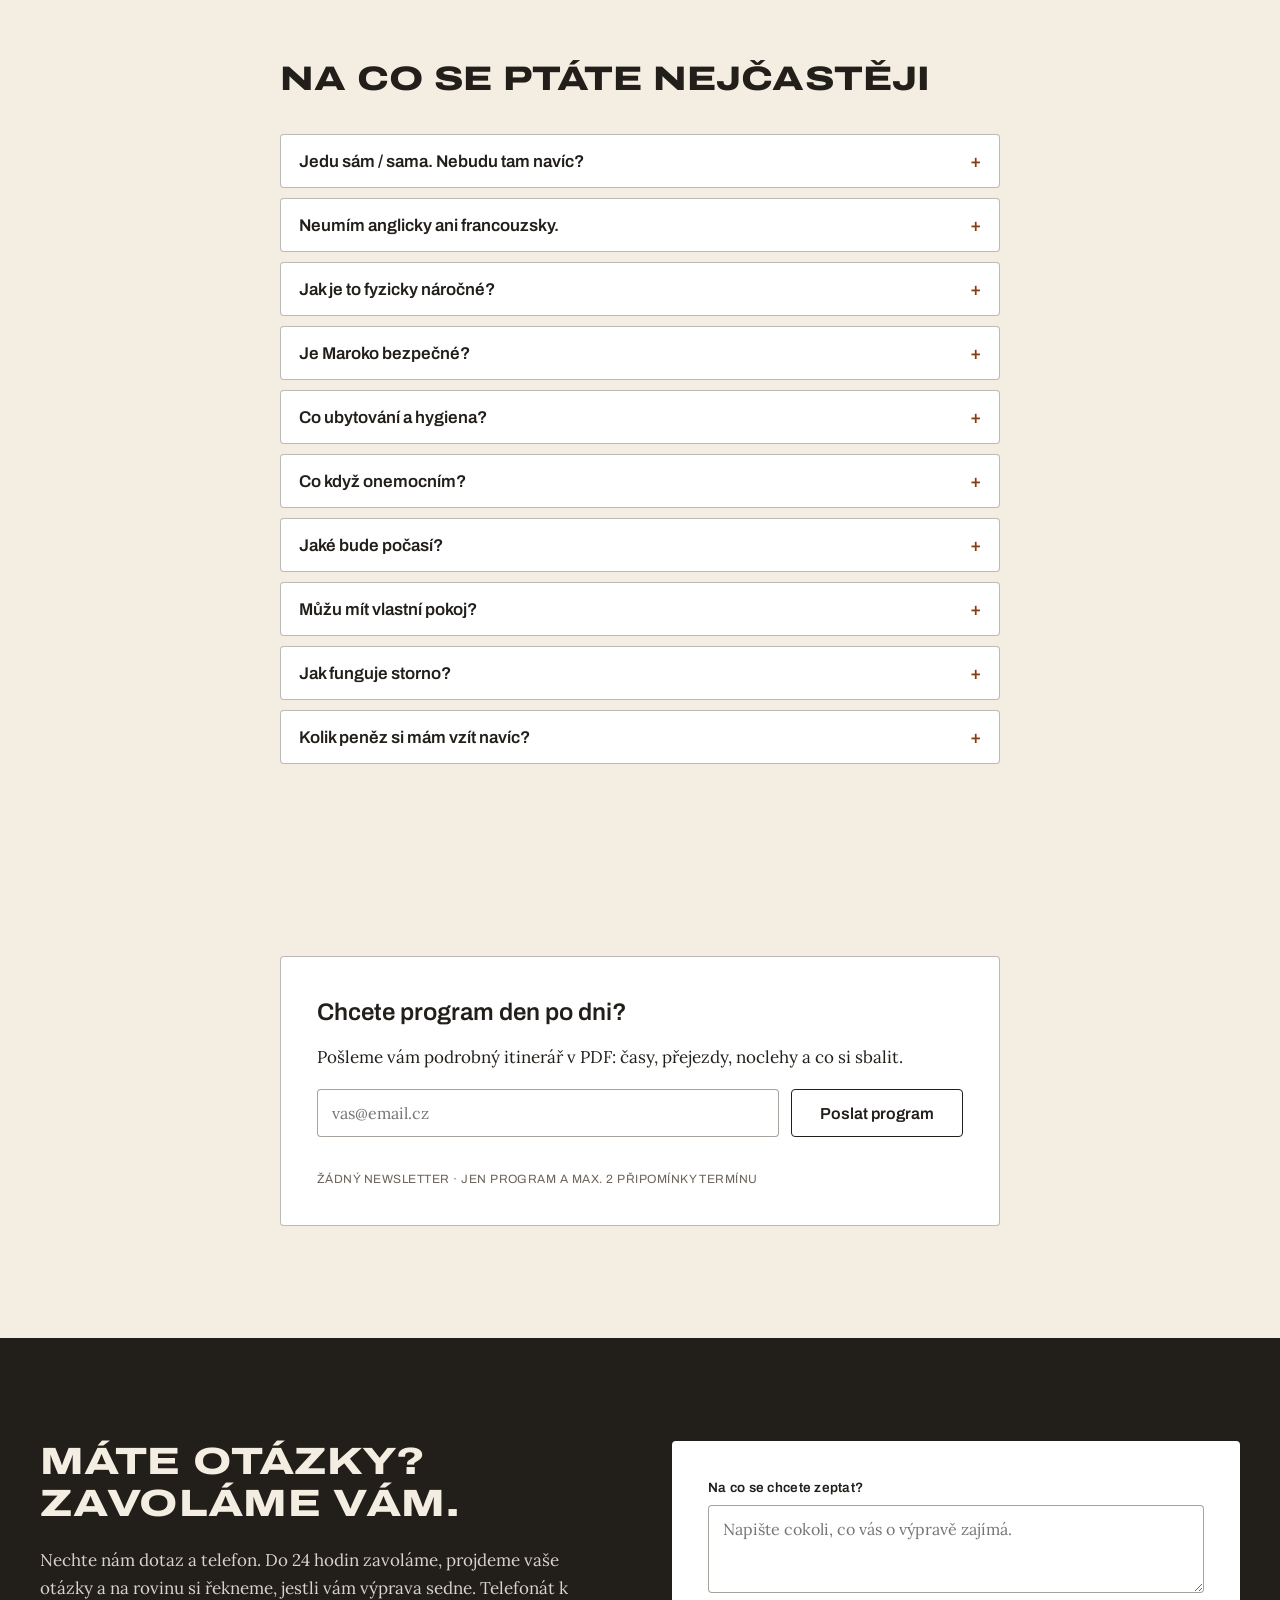
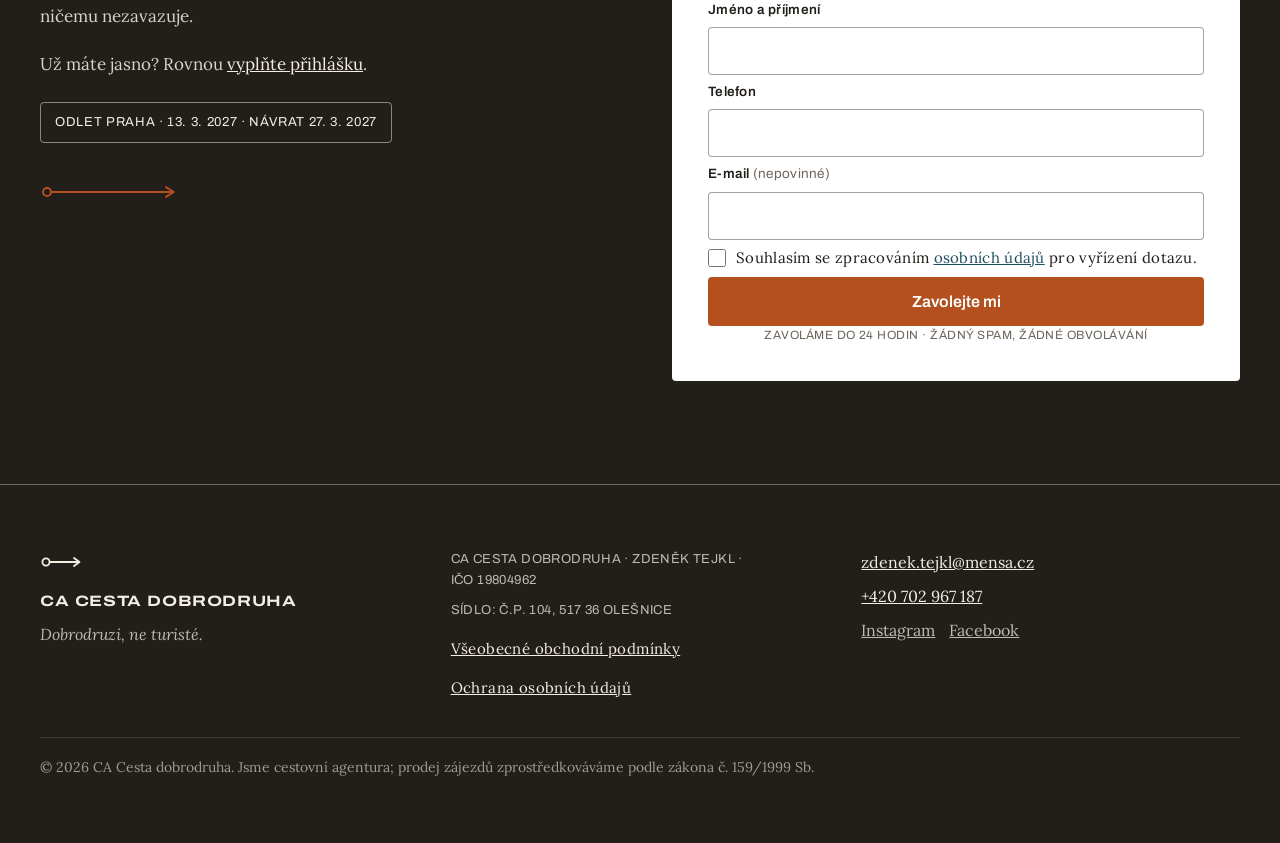
==== commit eb316497: "Vyprodaný jen říjnový termín, březnový se prodává dál Revize předchozího commitu: obsazený je jen te" ====
--- a/index.html
+++ b/index.html
@@ -3,11 +3,11 @@
 <head>
   <meta charset="utf-8">
   <meta name="viewport" content="width=device-width, initial-scale=1">
-  <title>Maroko 2026 a 2027: výprava s českými průvodci | Cesta dobrodruha</title>
-  <meta name="description" content="15denní výprava do Maroka v malé skupině. Sahara, Fés, surf na Atlantiku i vlastnoručně vyhrabaný trilobit. Dva čeští průvodci, plná penze, bez příplatku za jednolůžko. Dva termíny: říjen 2026 a březen 2027. Záloha vratná v plné výši.">
+  <title>Maroko, březen 2027: výprava s českými průvodci | Cesta dobrodruha</title>
+  <meta name="description" content="15denní výprava do Maroka v malé skupině. Sahara, Fés, surf na Atlantiku i vlastnoručně vyhrabaný trilobit. Dva čeští průvodci, plná penze, bez příplatku za jednolůžko. Termín 13. až 27. 3. 2027, říjnový je vyprodaný. Záloha vratná v plné výši.">
   <meta property="og:type" content="website">
-  <meta property="og:title" content="Maroko 2026 a 2027: výprava s českými průvodci | Cesta dobrodruha">
-  <meta property="og:description" content="15denní výprava do Maroka v malé skupině. Sahara, Fés, surf na Atlantiku i vlastnoručně vyhrabaný trilobit. Dva čeští průvodci, plná penze, bez příplatku za jednolůžko. Dva termíny: říjen 2026 a březen 2027. Záloha vratná v plné výši.">
+  <meta property="og:title" content="Maroko, březen 2027: výprava s českými průvodci | Cesta dobrodruha">
+  <meta property="og:description" content="15denní výprava do Maroka v malé skupině. Sahara, Fés, surf na Atlantiku i vlastnoručně vyhrabaný trilobit. Dva čeští průvodci, plná penze, bez příplatku za jednolůžko. Termín 13. až 27. 3. 2027, říjnový je vyprodaný. Záloha vratná v plné výši.">
   <meta property="og:image" content="assets/hero-velbloudi.jpg">
   <meta property="og:locale" content="cs_CZ">
   <meta name="theme-color" content="#221E1A">
@@ -43,10 +43,10 @@
         <a href="uk/index.html" hreflang="uk">UA</a>
         <a href="sk/index.html" hreflang="sk">SK</a>
       </span>
-      <a href="#formular" class="btn btn--primary btn--nav">Mám zájem</a>
+      <a href="chci-jet.html" class="btn btn--primary btn--nav">Chci jet</a>
     </nav>
     <div class="nav__mobile">
-      <a href="#formular" class="btn btn--primary btn--nav-mobile" data-menu-close>Mám zájem</a>
+      <a href="chci-jet.html" class="btn btn--primary btn--nav-mobile" data-menu-close>Chci jet</a>
       <button type="button" id="menu-toggle" class="nav__burger" aria-label="Menu" aria-expanded="false" aria-controls="mobile-menu">
         <svg width="18" height="14" viewBox="0 0 18 14" stroke="currentColor" stroke-width="1.8" stroke-linecap="round" aria-hidden="true"><path d="M1 1h16M1 7h16M1 13h16"></path></svg>
       </button>
@@ -77,13 +77,13 @@
       <svg width="118" height="12" viewBox="0 0 118 12" fill="none" stroke="#B4501E" stroke-width="2" class="hero__route" aria-hidden="true"><circle cx="6" cy="6" r="3.6"></circle><path d="M9.6 6 H112" stroke-linecap="round"></path><path d="M107 1.8 113.5 6 107 10.2" fill="none" stroke-linecap="round" stroke-linejoin="round"></path></svg>
       <p class="hero__claim">Dobrodruzi, ne turisté.</p>
     </div>
-    <span class="hero__badge">MAROKO · OBA TERMÍNY VYPRODÁNY · DALŠÍ CHYSTÁME</span>
+    <span class="hero__badge">MAROKO · 13. – 27. 3. 2027 · 49 900 KČ · MALÁ SKUPINA</span>
     <h1 class="hero__title">Maroko, jaké doopravdy je</h1>
     <p class="hero__sub">Patnáct dní malé výpravy: spíme v medinách, jíme, kde jedí místní, surfujeme na Atlantiku, hledáme trilobity a spíme pod hvězdami na Sahaře. Dva čeští průvodci řeší jazyk, plán i bezpečí.</p>
     <div class="hero__cta">
-      <a href="#formular" class="btn btn--primary btn--lg btn--on-dark">Mám zájem o další termín</a>
-    </div>
-    <p class="hero__micro">MÍSTA JSOU OBSAZENÁ · OZVEME SE VÁM S DALŠÍM TERMÍNEM</p>
+      <a href="chci-jet.html" class="btn btn--primary btn--lg btn--on-dark">Chci jet</a>
+    </div>
+    <p class="hero__micro">ZÁLOHA 25 000 KČ · VRACÍME JI CELOU, BEZ OTÁZEK</p>
     <svg width="14" height="42" viewBox="0 0 14 42" fill="none" stroke="#B4501E" stroke-width="2" class="hero__start" aria-hidden="true"><circle cx="7" cy="7" r="4"></circle><path d="M7 11.5 V42" stroke-linecap="round"></path></svg>
   </div>
 </section>
@@ -269,7 +269,7 @@
     </div>
     <p class="program__outro">Kostra programu je pevná: noclehy a zaplacené vstupy se nemění. Uvnitř dne je ale prostor: když se na trhu rozjede rozhovor, nikam nespěcháme.</p>
     <div class="program__cta">
-      <a href="#formular" class="btn btn--primary btn--lg">Mám zájem o další termín</a>
+      <a href="chci-jet.html" class="btn btn--primary btn--lg">Vyplnit formulář o zájmu</a>
     </div>
   </div>
 </section>
@@ -377,7 +377,7 @@
     <h2 class="sr-only">Cena a termíny</h2>
     <div class="price__head">
       <span class="price__new">49 900 KČ / OSOBA</span>
-      <p class="price__terms">Za tuhle cenu jsme prodali oba vypsané termíny. U dalšího ji potvrdíme, jakmile budeme mít letenky.</p>
+      <p class="price__terms">Cena platí, dokud se skupina nenaplní. Záloha 25 000 Kč hned při objednání, doplatek do 11. 2. 2027.</p>
     </div>
     <div class="terms">
       <article class="term term--full">
@@ -387,15 +387,15 @@
         <p class="term__note">Podzimní Maroko: v poušti přes den příjemně, v medinách klid po sezoně.</p>
         <p class="term__full">Skupina je plná</p>
       </article>
-      <article class="term term--full">
-        <span class="term__tag term__tag--full">Vyprodáno</span>
+      <article class="term">
+        <span class="term__tag term__tag--pozdejsi">Poslední volný termín</span>
         <h3 class="term__date">13. 3. – 27. 3. 2027</h3>
         <p class="term__meta">15 dní · odlet a návrat Praha</p>
-        <p class="term__note">Jaro po zimních deštích: zeleno, v Marrákeši 23–25 °C, na Atlantiku ještě jedou vlny. Termín je schválně až po ramadánu, aby medin a restaurací nebylo zavřeno.</p>
-        <p class="term__full">Skupina je plná</p>
+        <p class="term__note">Jaro po zimních deštích: zeleno, v Marrákeši 23–25 °C, na Atlantiku ještě jedou vlny. Termín je schválně až po ramadánu, aby medin a restaurací nebylo zavřeno. Zálohu vracíme celou do 1. 2. 2027, doplatek do 11. 2. 2027.</p>
+        <div class="term__cta"><a href="chci-jet.html?termin=maroko-2027-brezen" class="btn btn--primary btn--block">Chci jet v březnu</a></div>
       </article>
     </div>
-    <p class="terms__note">Oba termíny jsou vyprodané. Nechte nám kontakt a ozveme se vám, jakmile vypíšeme další.</p>
+    <p class="terms__note">Říjnový termín je obsazený. Volno zbývá už jen v březnu.</p>
     <div class="price__cols">
       <div>
         <h3 class="price__col-title">V ceně je</h3>
@@ -426,8 +426,8 @@
     </div>
     <p class="price__principle"><strong>Žádné povinné příplatky na místě.</strong> Žádné „fakultativní výlety", bez kterých by program nedával smysl. Co je v programu, je zaplacené. A za jednolůžko se u nás nepřiplácí.</p>
     <div class="price__cta">
-      <a href="#formular" class="btn btn--primary btn--lg">Mám zájem o další termín</a>
-      <p class="price__micro">OBA TERMÍNY OBSAZENÉ · NAPIŠTE SI O DALŠÍ</p>
+      <a href="chci-jet.html" class="btn btn--primary btn--lg">Chci jet</a>
+      <p class="price__micro">ZÁLOHU VRACÍME CELOU DO 1. 2. 2027</p>
     </div>
   </div>
 </section>
@@ -435,7 +435,7 @@
 <section id="zaloha" class="deposit">
   <div class="deposit__inner">
     <h2 class="h2 deposit__title">Zálohu vracíme celou. Bez otázek.</h2>
-    <p class="deposit__intro">Rozmyslíte si to včas? Vrátíme vám celých 25 000 Kč do sedmi dnů, bez udání důvodu. U říjnového termínu do 20. 9. 2026, u březnového do 1. 2. 2027. Do té doby ze zálohy neutratíme ani korunu.</p>
+    <p class="deposit__intro">Rozmyslíte si to do 1. února 2027? Vrátíme vám celých 25 000 Kč do sedmi dnů, bez udání důvodu. Do té doby ze zálohy neutratíme ani korunu.</p>
     <div class="deposit__steps">
       <div class="deposit__step">
         <span class="deposit__num">01</span>
@@ -445,7 +445,7 @@
       <div class="deposit__step">
         <span class="deposit__num">02</span>
         <h3>Dotazník a záloha</h3>
-        <p>Tlačítkem Chci jet otevřete dotazník. Vyberete si termín, vyplníte ho a zaplatíte zálohu 25 000 Kč. Do data uvedeného u vašeho termínu ji vracíme celou, doplatek pak 30 dní před odletem.</p>
+        <p>Tlačítkem Chci jet otevřete dotazník. Vyplníte ho a zaplatíte zálohu 25 000 Kč; do 1. 2. 2027 ji vracíme celou, doplatek do 11. 2. 2027.</p>
       </div>
       <div class="deposit__step">
         <span class="deposit__num">03</span>
@@ -560,7 +560,7 @@
           <span>Jak funguje storno?</span>
           <span class="faq__ind" aria-hidden="true">+</span>
         </button>
-        <p class="faq__a" hidden>Zálohu vracíme celou bez udání důvodu do 20. 9. 2026 u říjnového termínu a do 1. 2. 2027 u březnového. Po tomto datu platí storno podmínky dle VOP; doporučujeme pojištění storna, které vám rovnou sjednáme.</p>
+        <p class="faq__a" hidden>Do 1. 2. 2027 vracíme zálohu celou bez udání důvodu. Po tomto datu platí storno podmínky dle VOP; doporučujeme pojištění storna, které vám rovnou sjednáme.</p>
       </div>
       <div class="faq__item">
         <button type="button" class="faq__q" aria-expanded="false">
@@ -599,8 +599,8 @@
     <div>
       <h2 class="h2 final__title">Máte otázky? Zavoláme vám.</h2>
       <p class="final__text">Nechte nám dotaz a telefon. Do 24 hodin zavoláme, projdeme vaše otázky a na rovinu si řekneme, jestli vám výprava sedne. Telefonát k ničemu nezavazuje.</p>
-      <p class="final__text">Oba termíny jsou obsazené. Napište nám a dáme vám vědět, jakmile vypíšeme další.</p>
-      <span class="final__badge">ODLET A NÁVRAT PRAHA · OBA TERMÍNY VYPRODÁNY</span>
+      <p class="final__text">Už máte jasno? Rovnou <a href="chci-jet.html">vyplňte přihlášku</a>.</p>
+      <span class="final__badge">ODLET PRAHA · 13. 3. 2027 · NÁVRAT 27. 3. 2027</span>
       <div class="final__route">
         <svg width="140" height="14" viewBox="0 0 140 14" fill="none" stroke="#B4501E" stroke-width="2" aria-hidden="true"><circle cx="7" cy="7" r="4"></circle><path d="M11.5 7 H132" stroke-linecap="round"></path><path d="M126 2.2 133.8 7 126 11.8" fill="none" stroke-linecap="round" stroke-linejoin="round"></path></svg>
       </div>
@@ -641,7 +641,7 @@
       <div id="dotaz-sent" class="final__sent" hidden>
         <svg width="30" height="30" viewBox="0 0 24 24" fill="none" stroke="#1E4E5F" stroke-width="2" stroke-linecap="round" stroke-linejoin="round" aria-hidden="true"><path d="M20 6 9 17l-5-5"></path></svg>
         <h3>Díky, ozveme se do 24 hodin.</h3>
-        <p>Zavoláme z čísla +420 702 967 187. Uložte si ho, ať víte, že jsme to my. Rádi vám řekneme, kdy plánujeme další termín.</p>
+        <p>Zavoláme z čísla +420 702 967 187. Uložte si ho, ať víte, že jsme to my. Kdybyste mezitím měli jasno, rovnou <a href="chci-jet.html">vyplňte přihlášku</a>.</p>
       </div>
     </div>
   </div>
@@ -683,8 +683,8 @@
 </button>
 
 <div id="sticky-bar" class="sticky-bar" hidden>
-  <span class="sticky-bar__info">VYPRODÁNO · CHYSTÁME DALŠÍ</span>
-  <a href="#formular" class="btn btn--primary btn--bar">Mám zájem</a>
+  <span class="sticky-bar__info">13. 3. 2027 · 49 900 KČ</span>
+  <a href="chci-jet.html" class="btn btn--primary btn--bar">Chci jet</a>
 </div>
 
 <script src="js/main.js"></script>
--- a/css/styles.css
+++ b/css/styles.css
@@ -1009,6 +1009,12 @@
   margin: clamp(26px, 3.6vw, 38px) auto 0;
   text-align: center;
   font-size: 18px;
+}
+
+/* vyprodaný termín ve výběru v přihlášce: nejde vybrat a je utlumený */
+.choices label:has(input:disabled) {
+  color: var(--cd-kamen);
+  cursor: not-allowed;
 }
 
 /* přihláška, když se nedá podat */
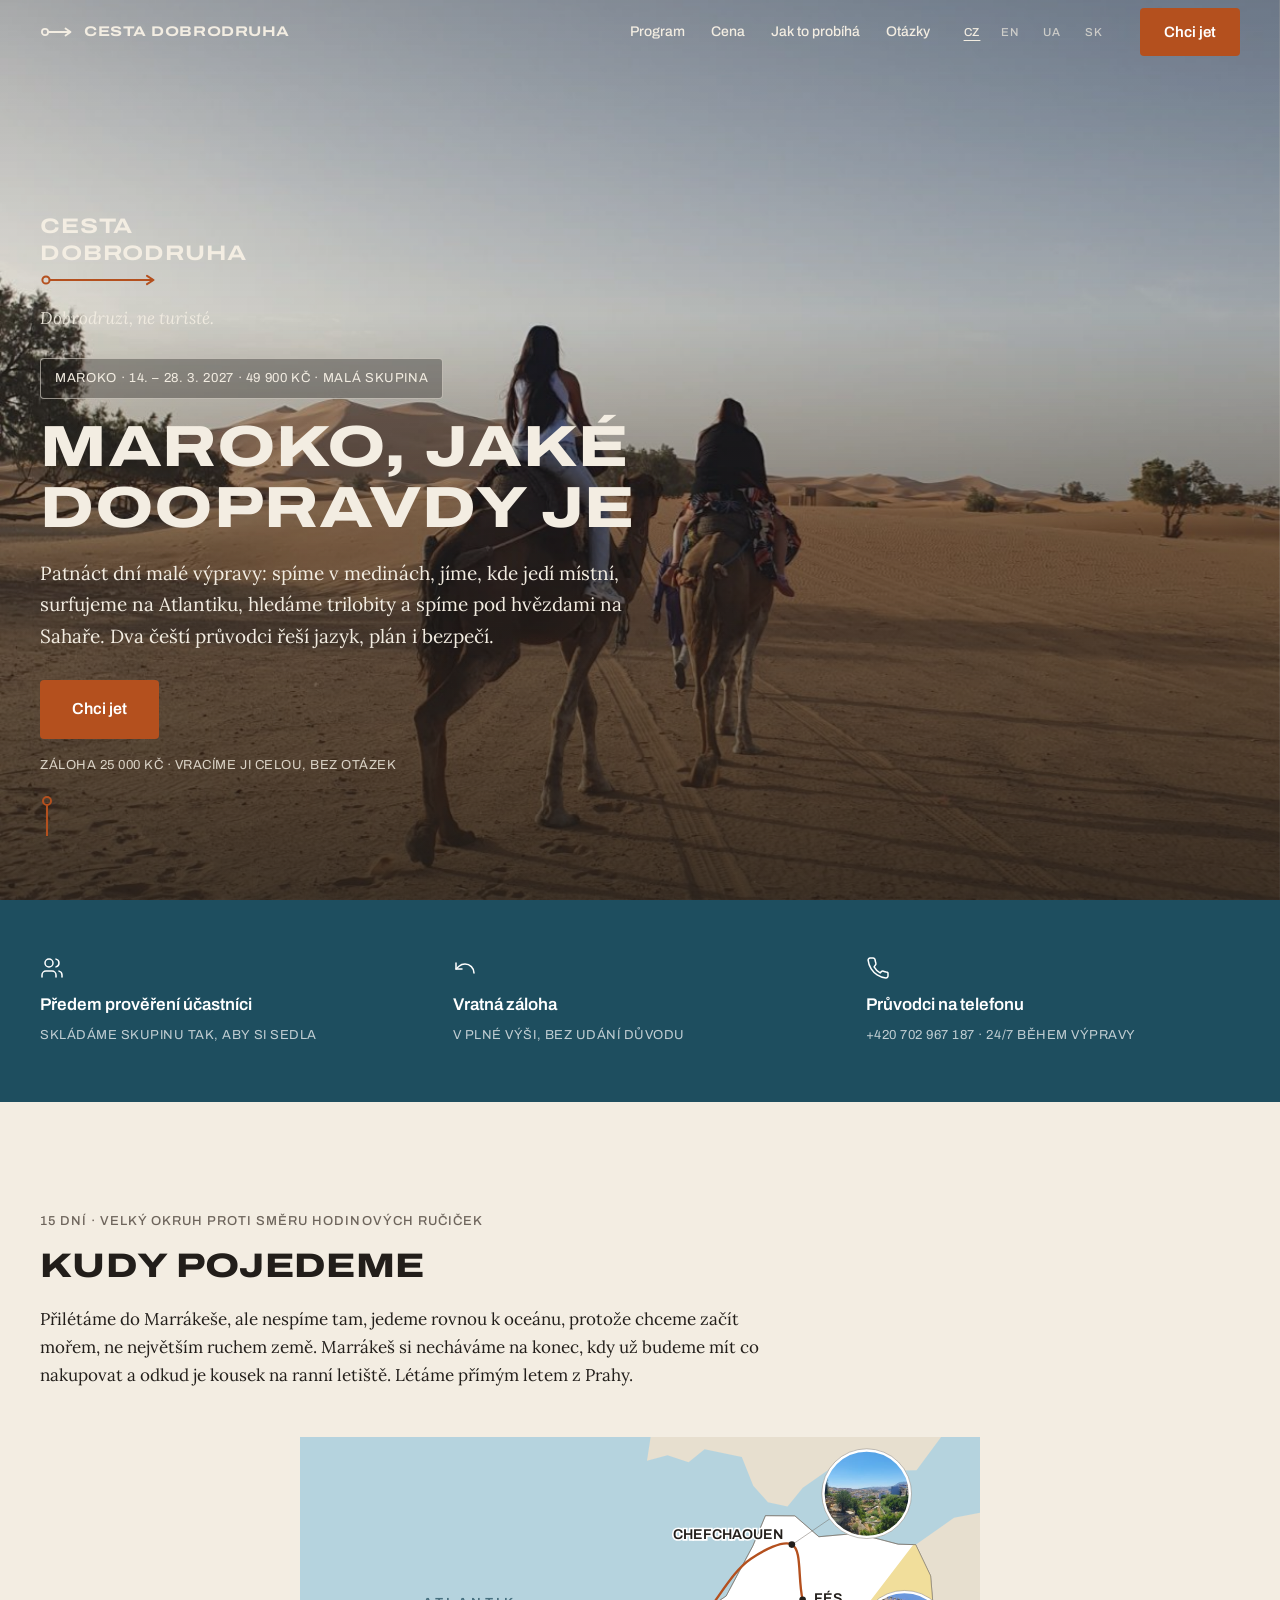
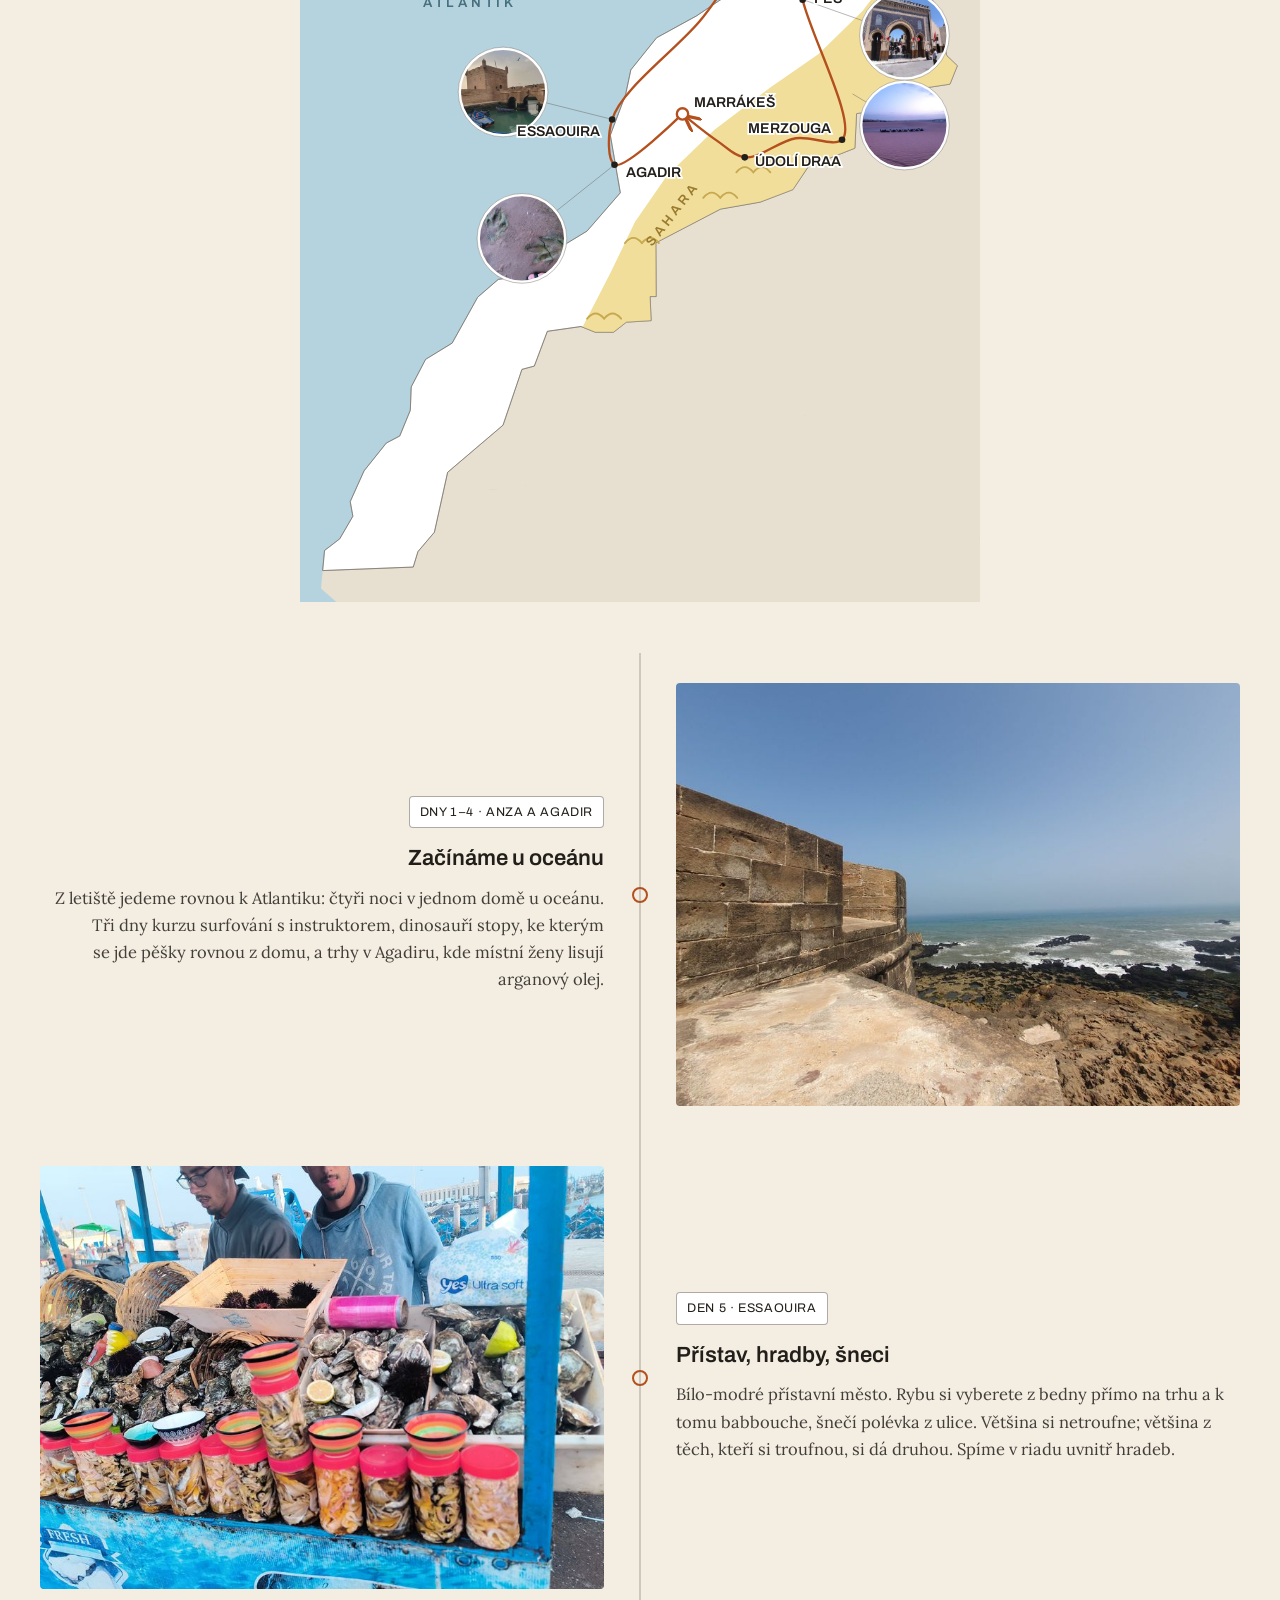
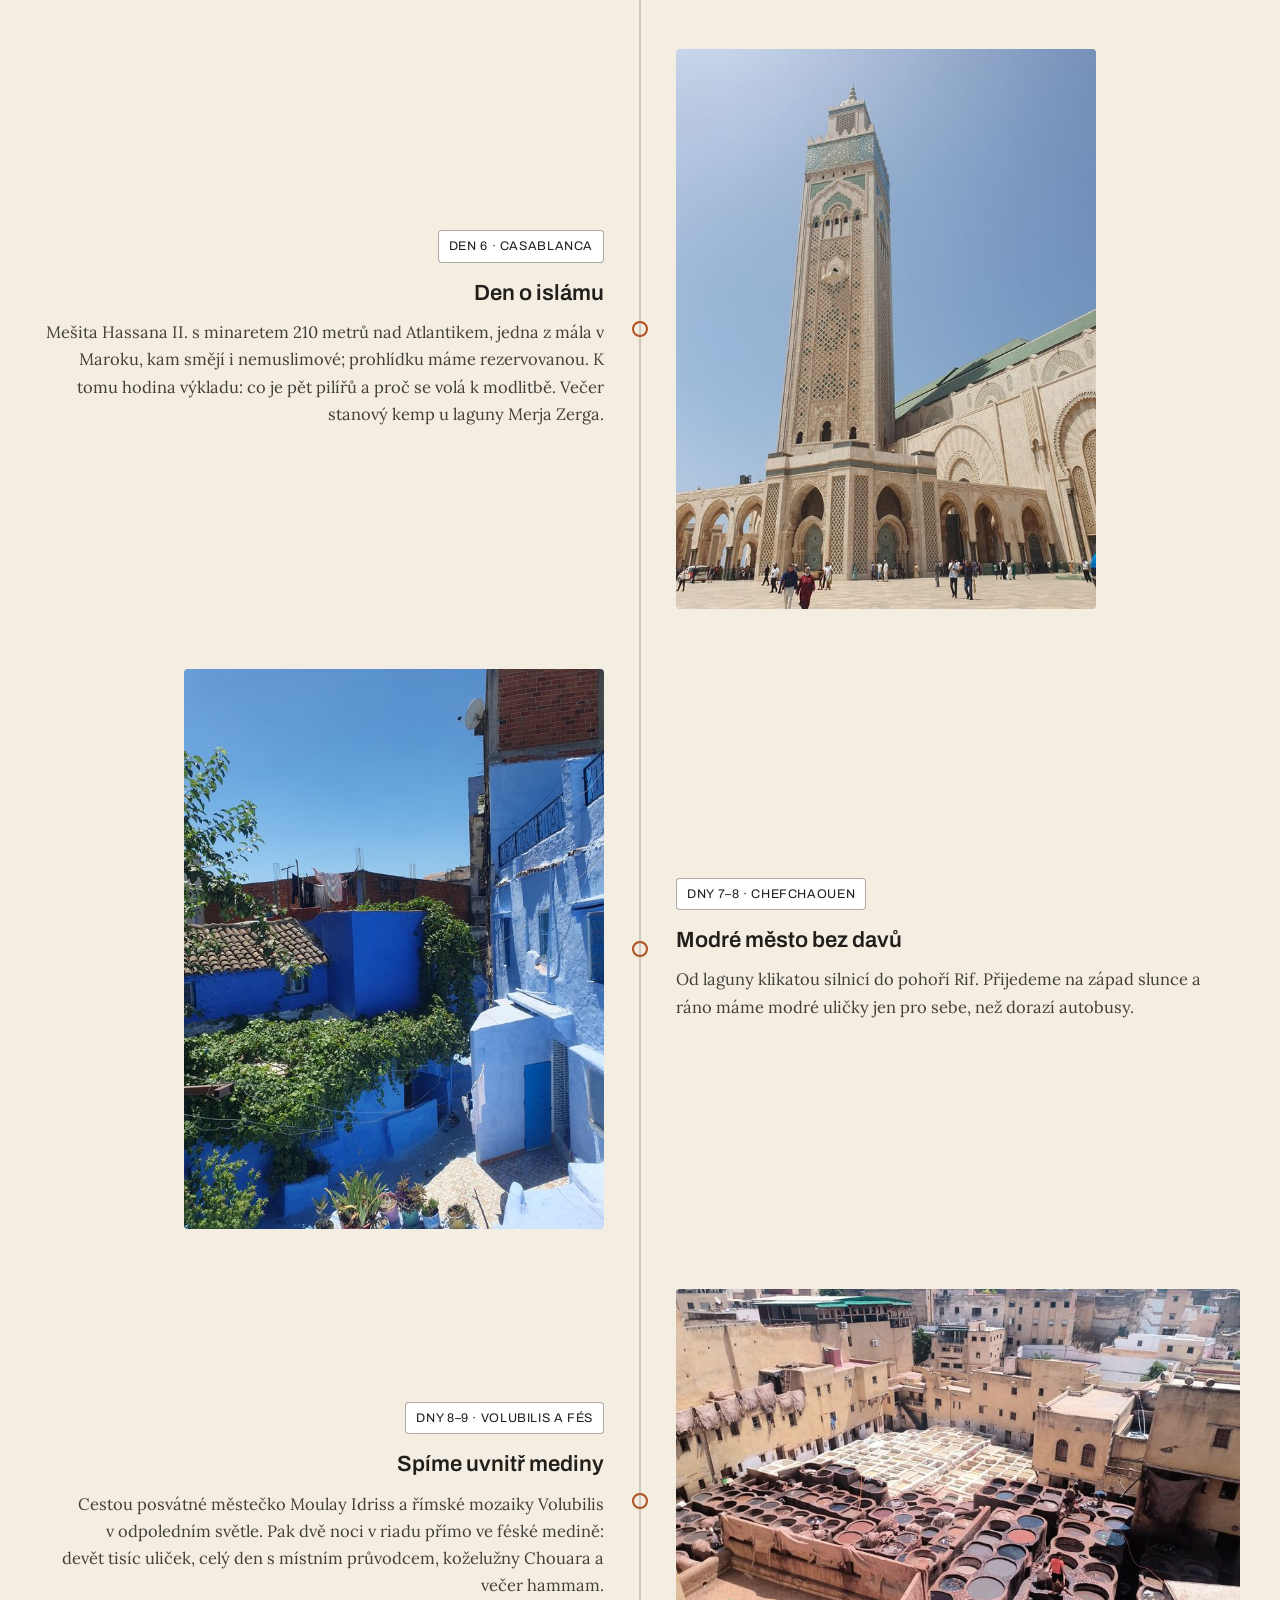
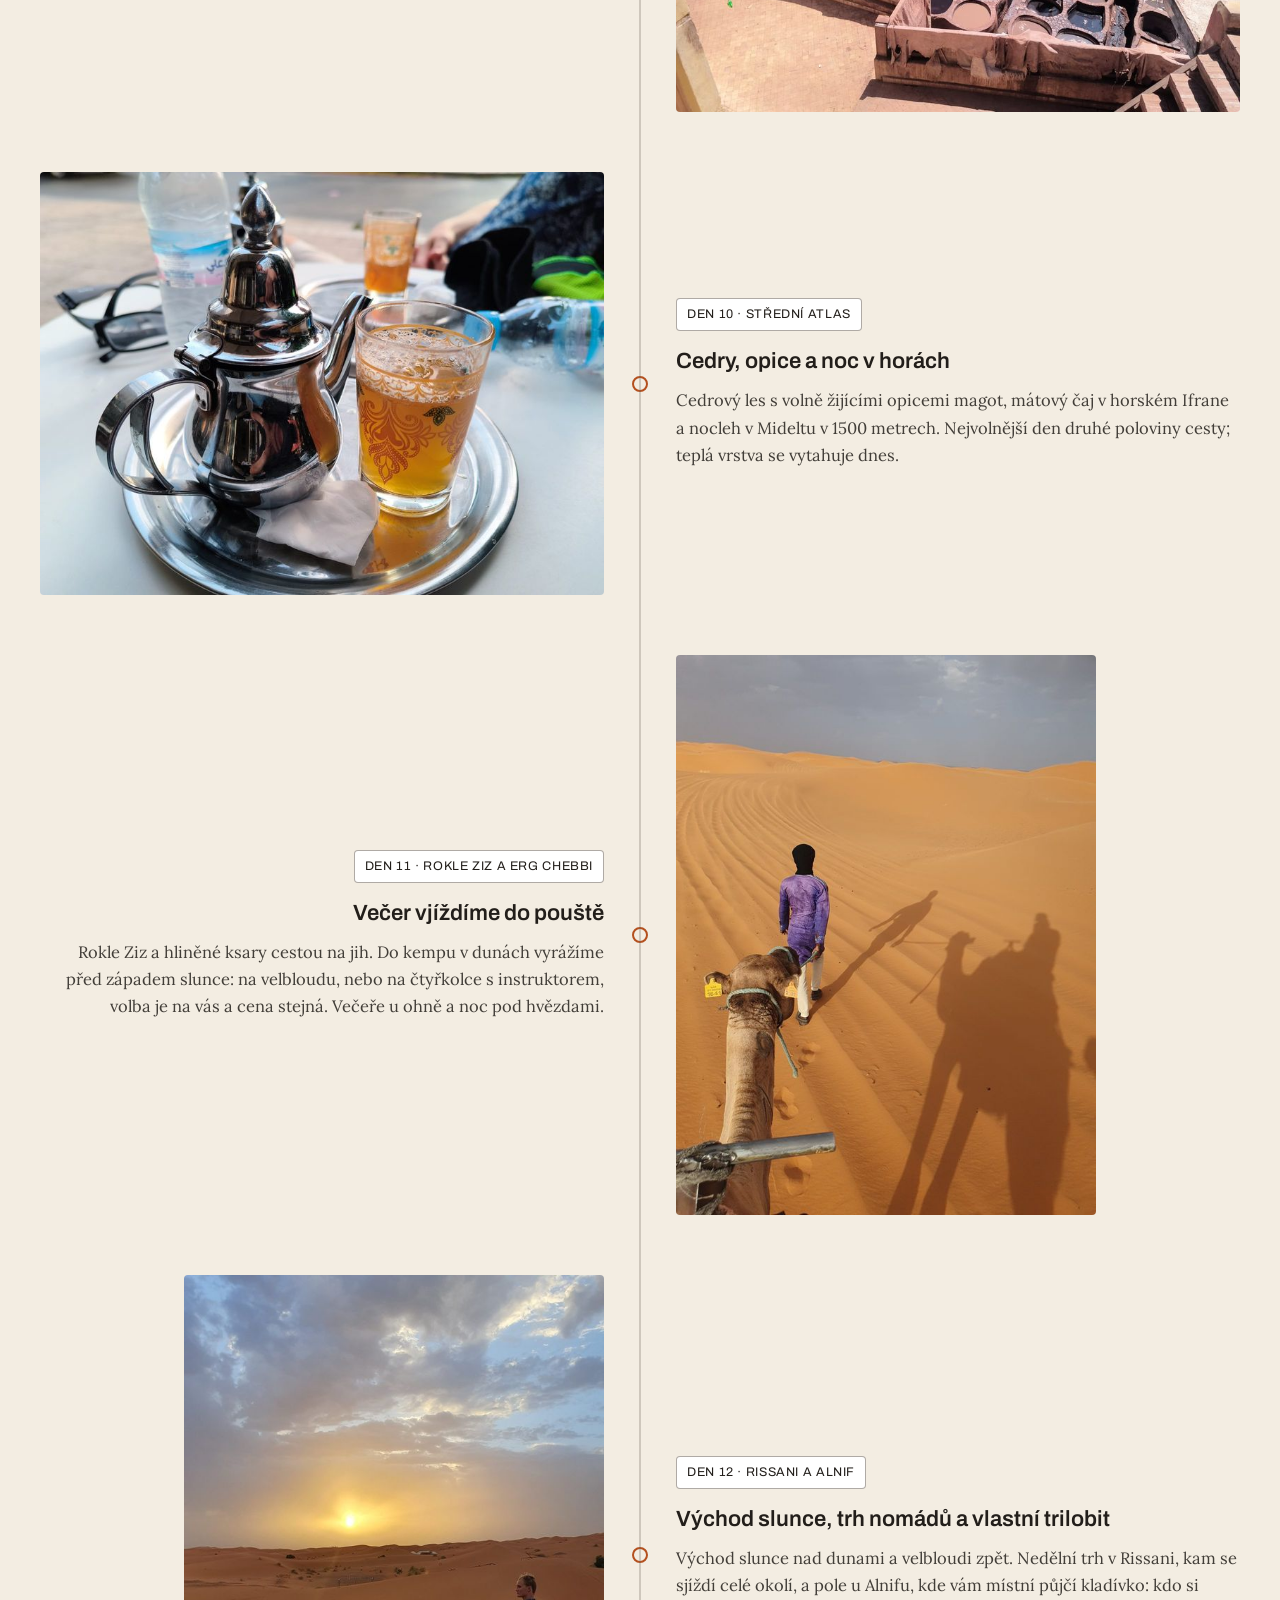
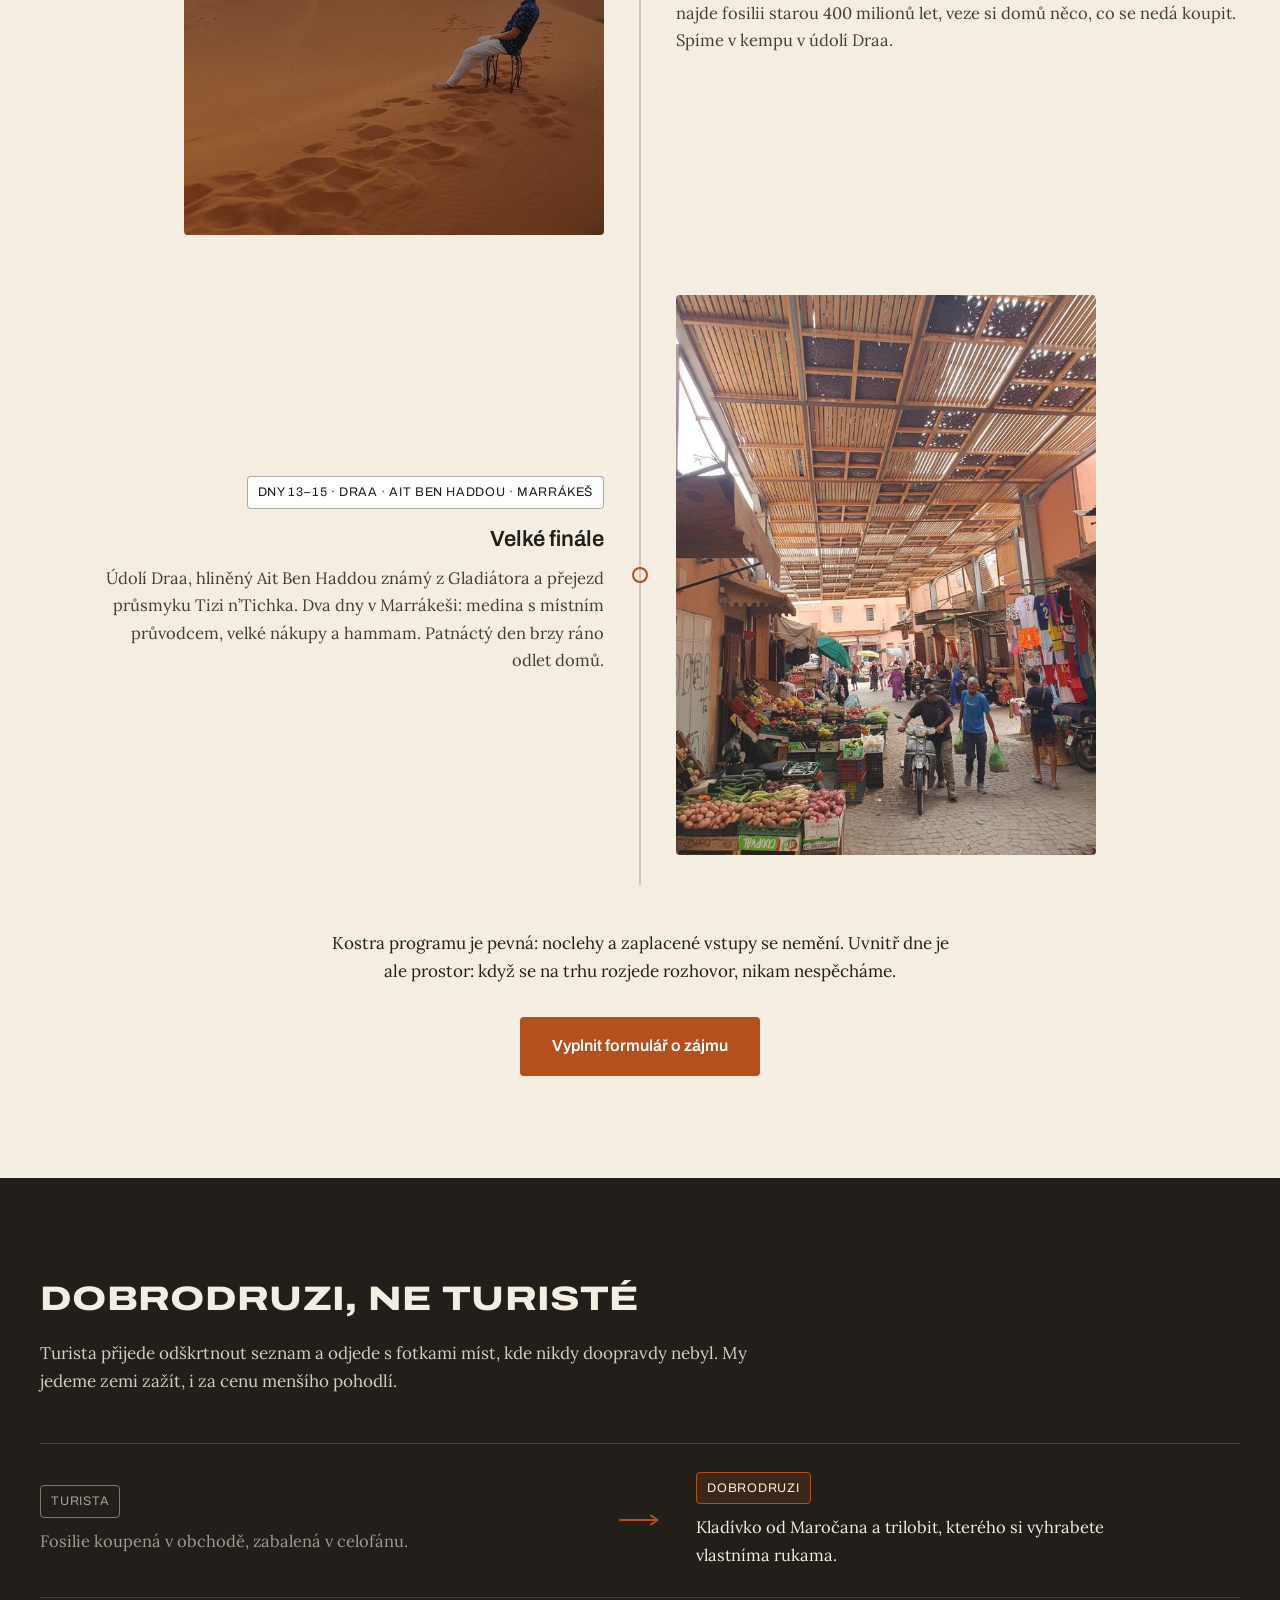
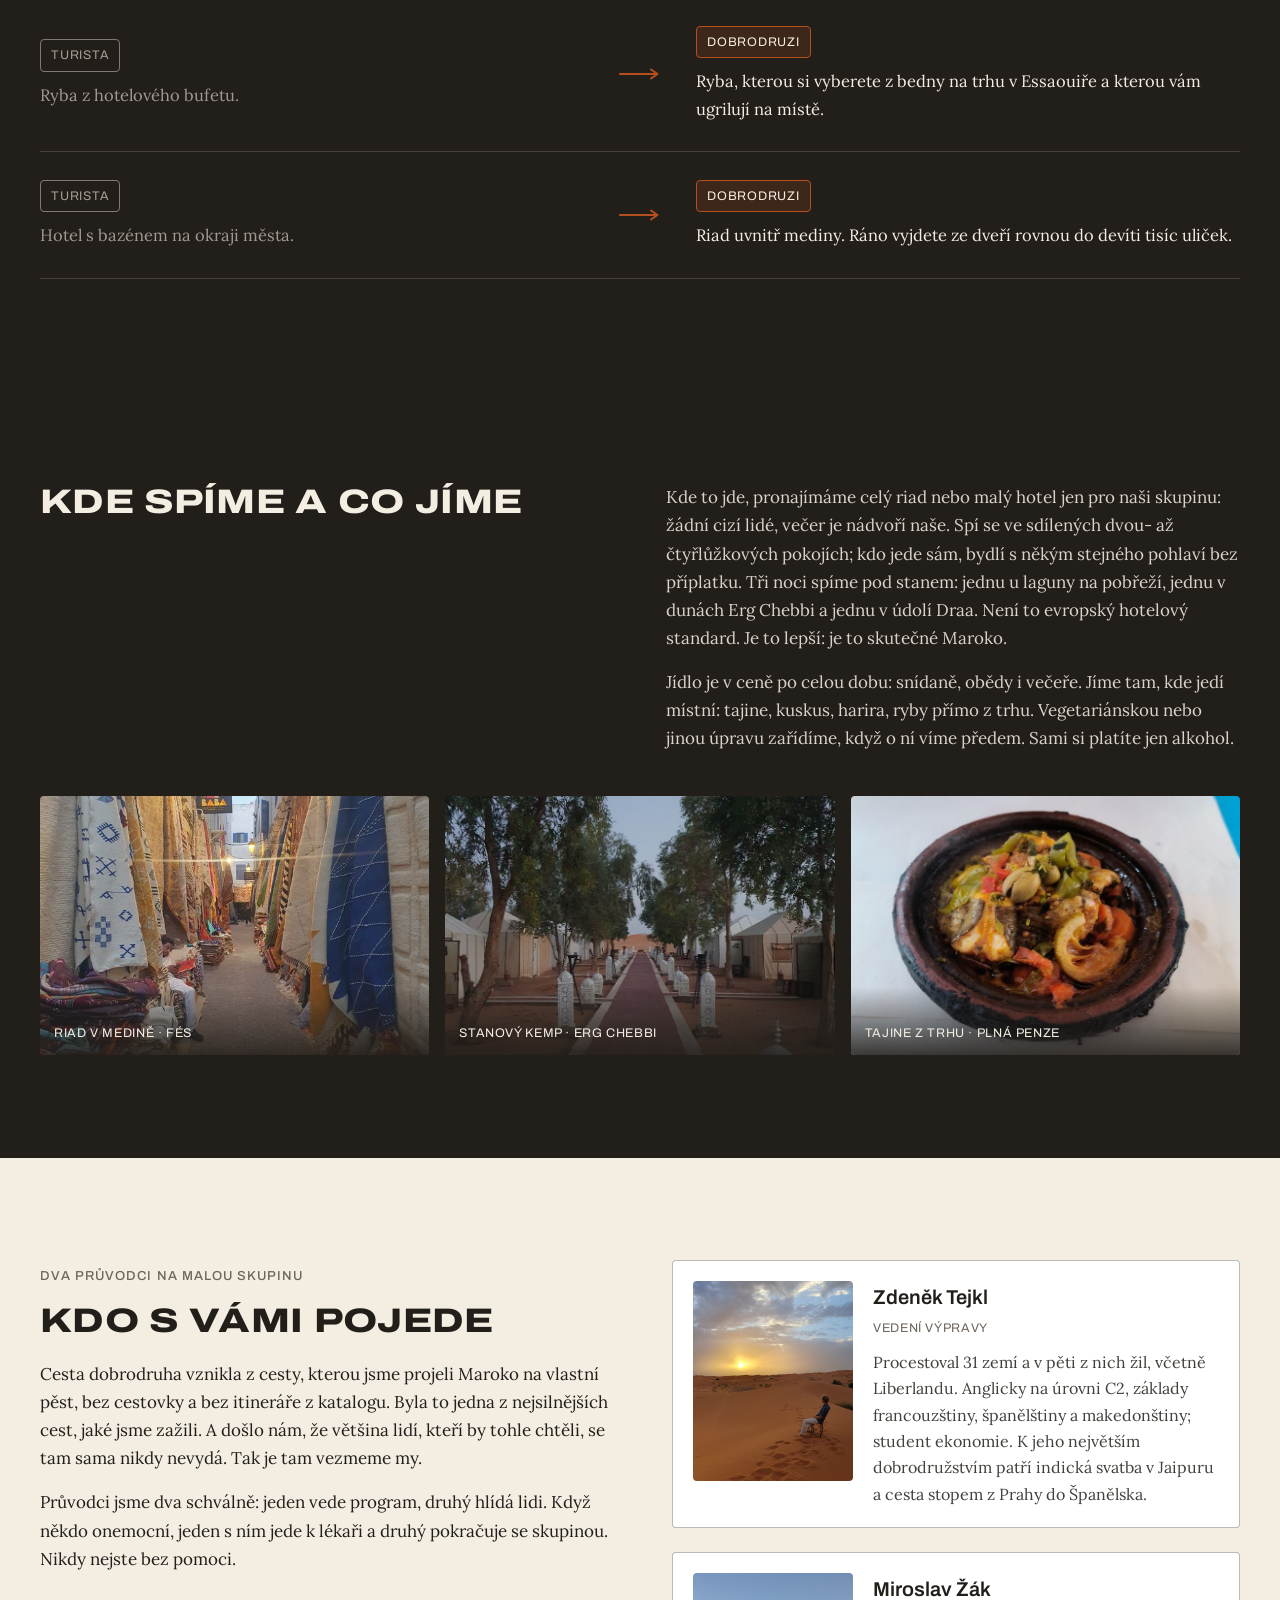
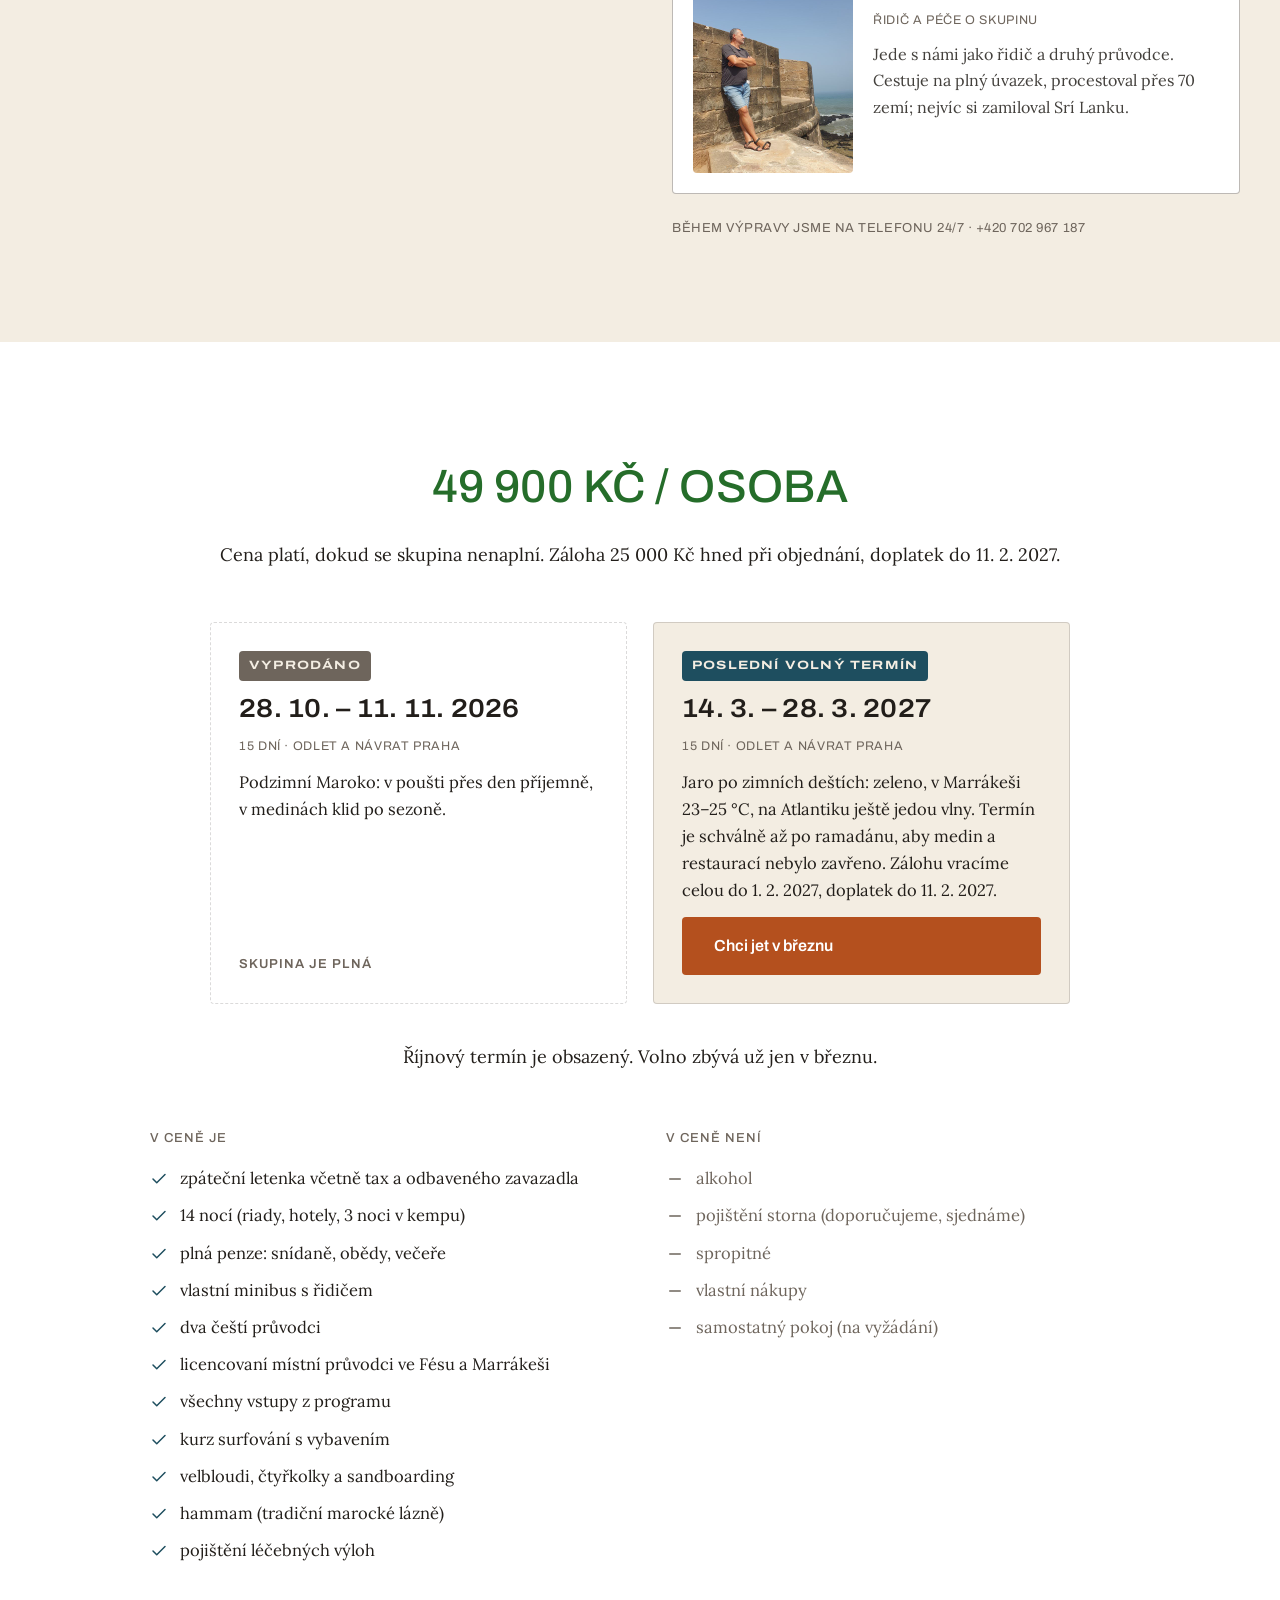
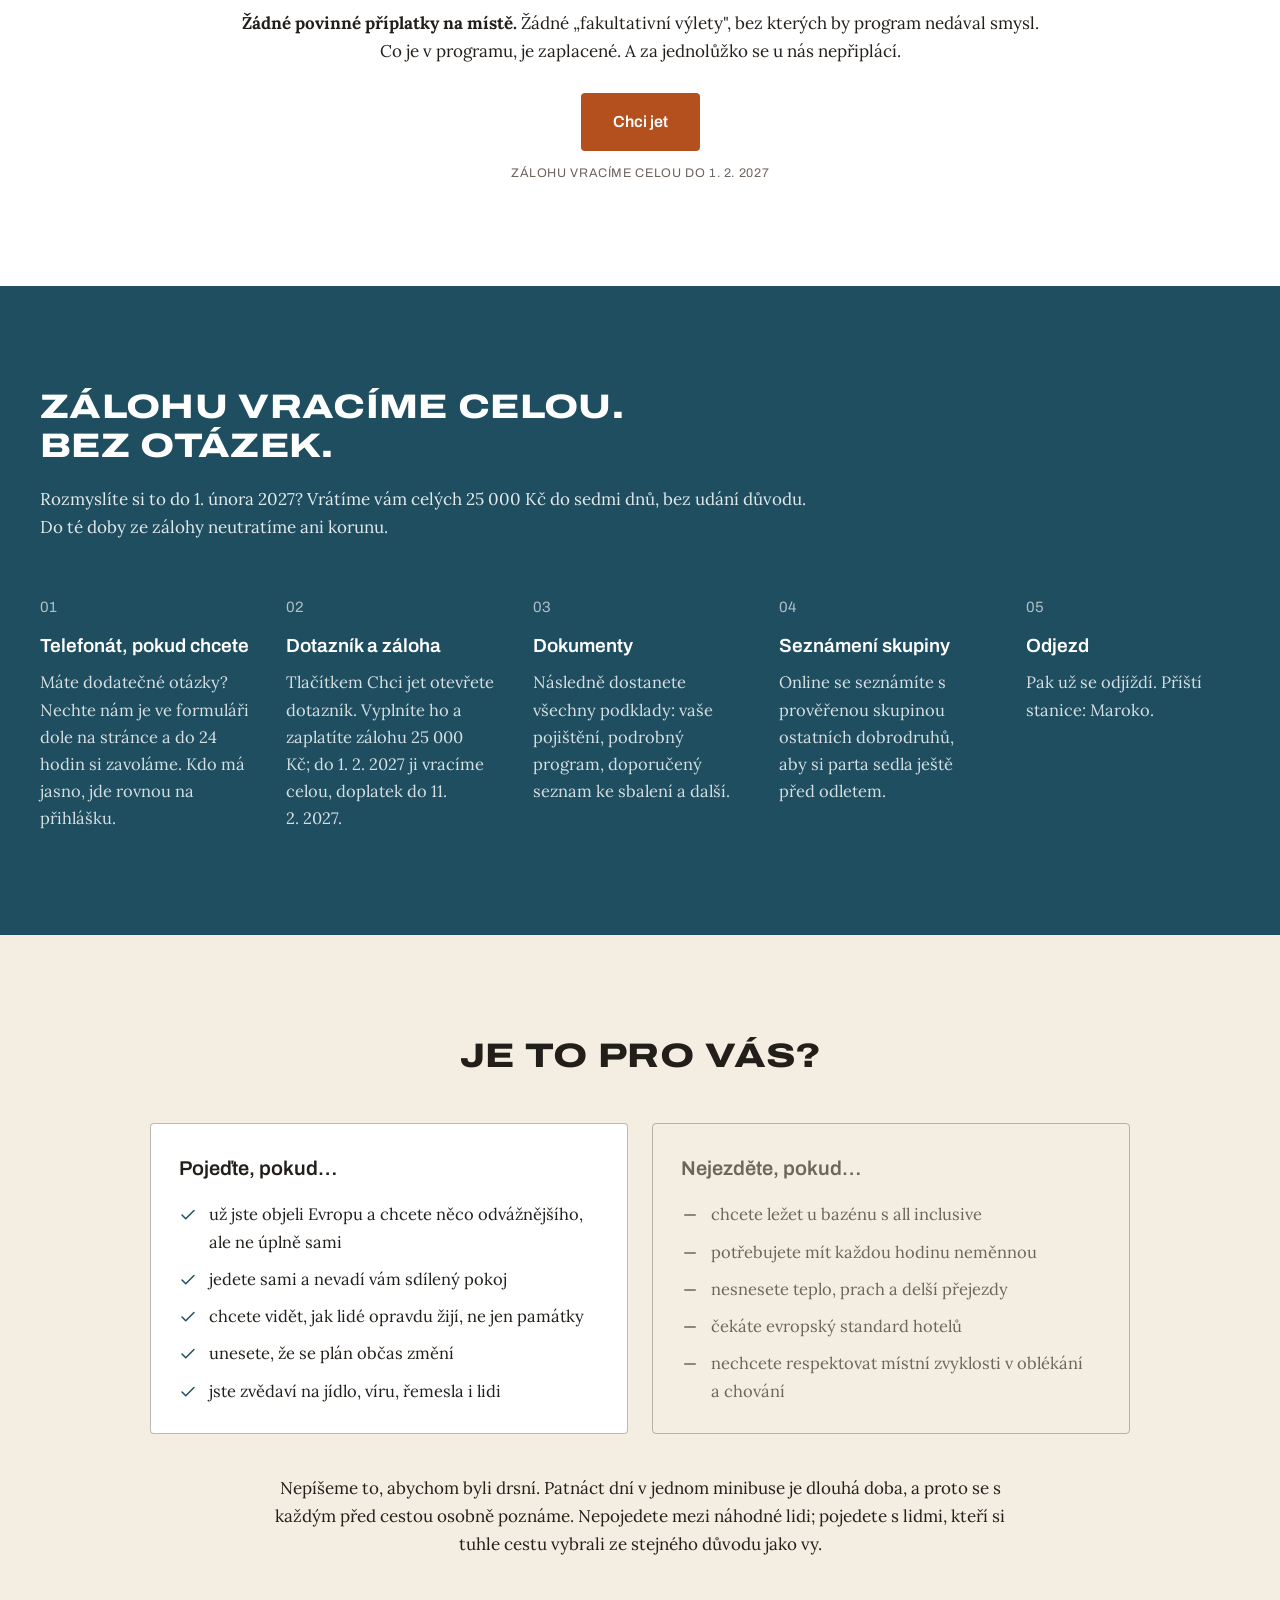
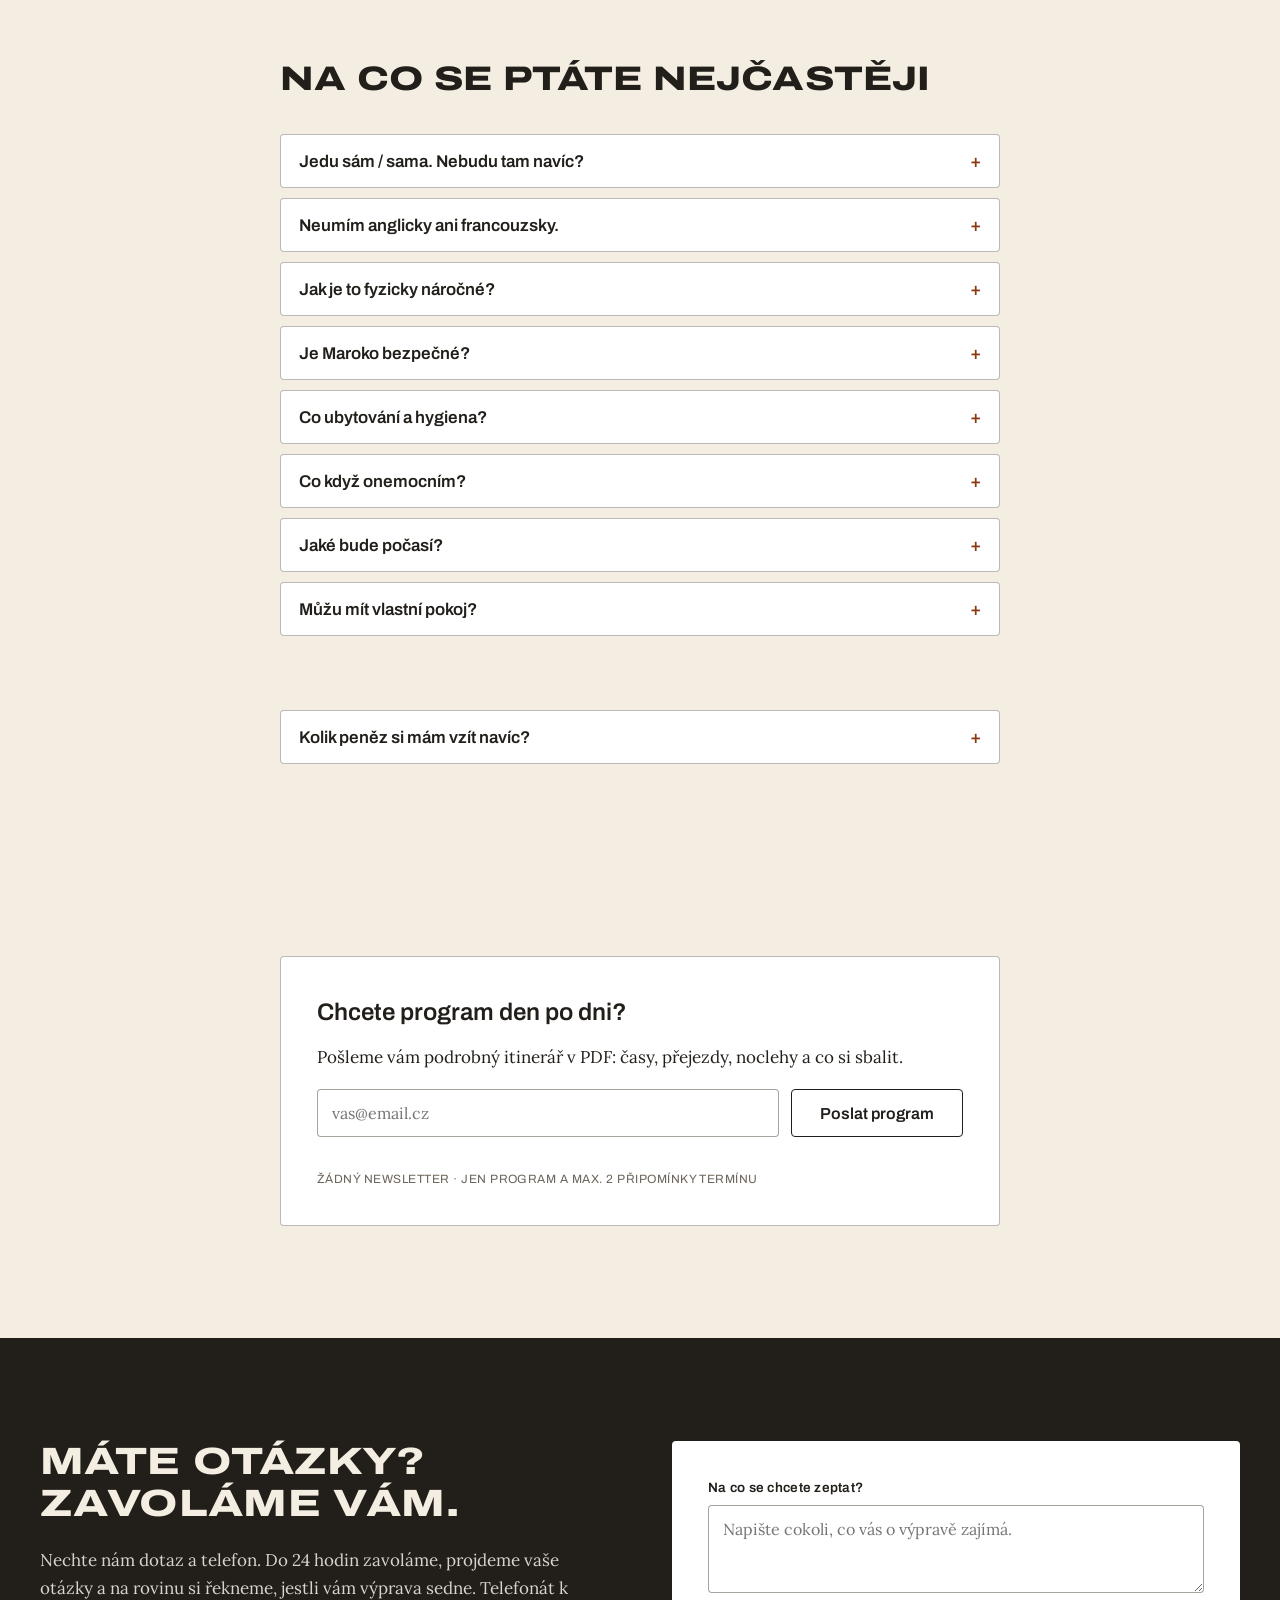
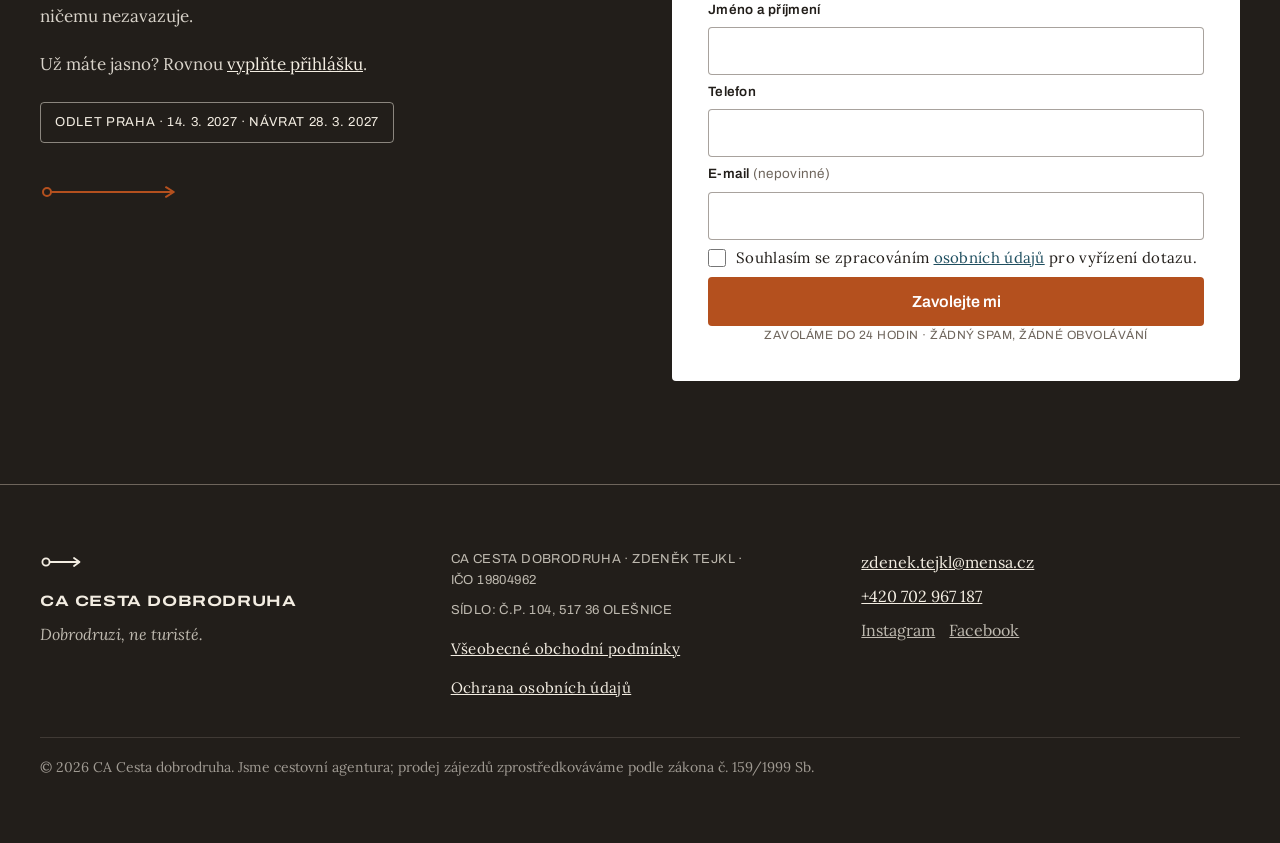
==== commit 81ee4ff8: "Posun březnového termínu na 14. až 28. 3. 2027 Termín se posouvá o den, z 13.–27. na 14.–28. března " ====
--- a/index.html
+++ b/index.html
@@ -4,10 +4,10 @@
   <meta charset="utf-8">
   <meta name="viewport" content="width=device-width, initial-scale=1">
   <title>Maroko, březen 2027: výprava s českými průvodci | Cesta dobrodruha</title>
-  <meta name="description" content="15denní výprava do Maroka v malé skupině. Sahara, Fés, surf na Atlantiku i vlastnoručně vyhrabaný trilobit. Dva čeští průvodci, plná penze, bez příplatku za jednolůžko. Termín 13. až 27. 3. 2027, říjnový je vyprodaný. Záloha vratná v plné výši.">
+  <meta name="description" content="15denní výprava do Maroka v malé skupině. Sahara, Fés, surf na Atlantiku i vlastnoručně vyhrabaný trilobit. Dva čeští průvodci, plná penze, bez příplatku za jednolůžko. Termín 14. až 28. 3. 2027, říjnový je vyprodaný. Záloha vratná v plné výši.">
   <meta property="og:type" content="website">
   <meta property="og:title" content="Maroko, březen 2027: výprava s českými průvodci | Cesta dobrodruha">
-  <meta property="og:description" content="15denní výprava do Maroka v malé skupině. Sahara, Fés, surf na Atlantiku i vlastnoručně vyhrabaný trilobit. Dva čeští průvodci, plná penze, bez příplatku za jednolůžko. Termín 13. až 27. 3. 2027, říjnový je vyprodaný. Záloha vratná v plné výši.">
+  <meta property="og:description" content="15denní výprava do Maroka v malé skupině. Sahara, Fés, surf na Atlantiku i vlastnoručně vyhrabaný trilobit. Dva čeští průvodci, plná penze, bez příplatku za jednolůžko. Termín 14. až 28. 3. 2027, říjnový je vyprodaný. Záloha vratná v plné výši.">
   <meta property="og:image" content="assets/hero-velbloudi.jpg">
   <meta property="og:locale" content="cs_CZ">
   <meta name="theme-color" content="#221E1A">
@@ -77,7 +77,7 @@
       <svg width="118" height="12" viewBox="0 0 118 12" fill="none" stroke="#B4501E" stroke-width="2" class="hero__route" aria-hidden="true"><circle cx="6" cy="6" r="3.6"></circle><path d="M9.6 6 H112" stroke-linecap="round"></path><path d="M107 1.8 113.5 6 107 10.2" fill="none" stroke-linecap="round" stroke-linejoin="round"></path></svg>
       <p class="hero__claim">Dobrodruzi, ne turisté.</p>
     </div>
-    <span class="hero__badge">MAROKO · 13. – 27. 3. 2027 · 49 900 KČ · MALÁ SKUPINA</span>
+    <span class="hero__badge">MAROKO · 14. – 28. 3. 2027 · 49 900 KČ · MALÁ SKUPINA</span>
     <h1 class="hero__title">Maroko, jaké doopravdy je</h1>
     <p class="hero__sub">Patnáct dní malé výpravy: spíme v medinách, jíme, kde jedí místní, surfujeme na Atlantiku, hledáme trilobity a spíme pod hvězdami na Sahaře. Dva čeští průvodci řeší jazyk, plán i bezpečí.</p>
     <div class="hero__cta">
@@ -389,7 +389,7 @@
       </article>
       <article class="term">
         <span class="term__tag term__tag--pozdejsi">Poslední volný termín</span>
-        <h3 class="term__date">13. 3. – 27. 3. 2027</h3>
+        <h3 class="term__date">14. 3. – 28. 3. 2027</h3>
         <p class="term__meta">15 dní · odlet a návrat Praha</p>
         <p class="term__note">Jaro po zimních deštích: zeleno, v Marrákeši 23–25 °C, na Atlantiku ještě jedou vlny. Termín je schválně až po ramadánu, aby medin a restaurací nebylo zavřeno. Zálohu vracíme celou do 1. 2. 2027, doplatek do 11. 2. 2027.</p>
         <div class="term__cta"><a href="chci-jet.html?termin=maroko-2027-brezen" class="btn btn--primary btn--block">Chci jet v březnu</a></div>
@@ -600,7 +600,7 @@
       <h2 class="h2 final__title">Máte otázky? Zavoláme vám.</h2>
       <p class="final__text">Nechte nám dotaz a telefon. Do 24 hodin zavoláme, projdeme vaše otázky a na rovinu si řekneme, jestli vám výprava sedne. Telefonát k ničemu nezavazuje.</p>
       <p class="final__text">Už máte jasno? Rovnou <a href="chci-jet.html">vyplňte přihlášku</a>.</p>
-      <span class="final__badge">ODLET PRAHA · 13. 3. 2027 · NÁVRAT 27. 3. 2027</span>
+      <span class="final__badge">ODLET PRAHA · 14. 3. 2027 · NÁVRAT 28. 3. 2027</span>
       <div class="final__route">
         <svg width="140" height="14" viewBox="0 0 140 14" fill="none" stroke="#B4501E" stroke-width="2" aria-hidden="true"><circle cx="7" cy="7" r="4"></circle><path d="M11.5 7 H132" stroke-linecap="round"></path><path d="M126 2.2 133.8 7 126 11.8" fill="none" stroke-linecap="round" stroke-linejoin="round"></path></svg>
       </div>
@@ -683,7 +683,7 @@
 </button>
 
 <div id="sticky-bar" class="sticky-bar" hidden>
-  <span class="sticky-bar__info">13. 3. 2027 · 49 900 KČ</span>
+  <span class="sticky-bar__info">14. 3. 2027 · 49 900 KČ</span>
   <a href="chci-jet.html" class="btn btn--primary btn--bar">Chci jet</a>
 </div>
 
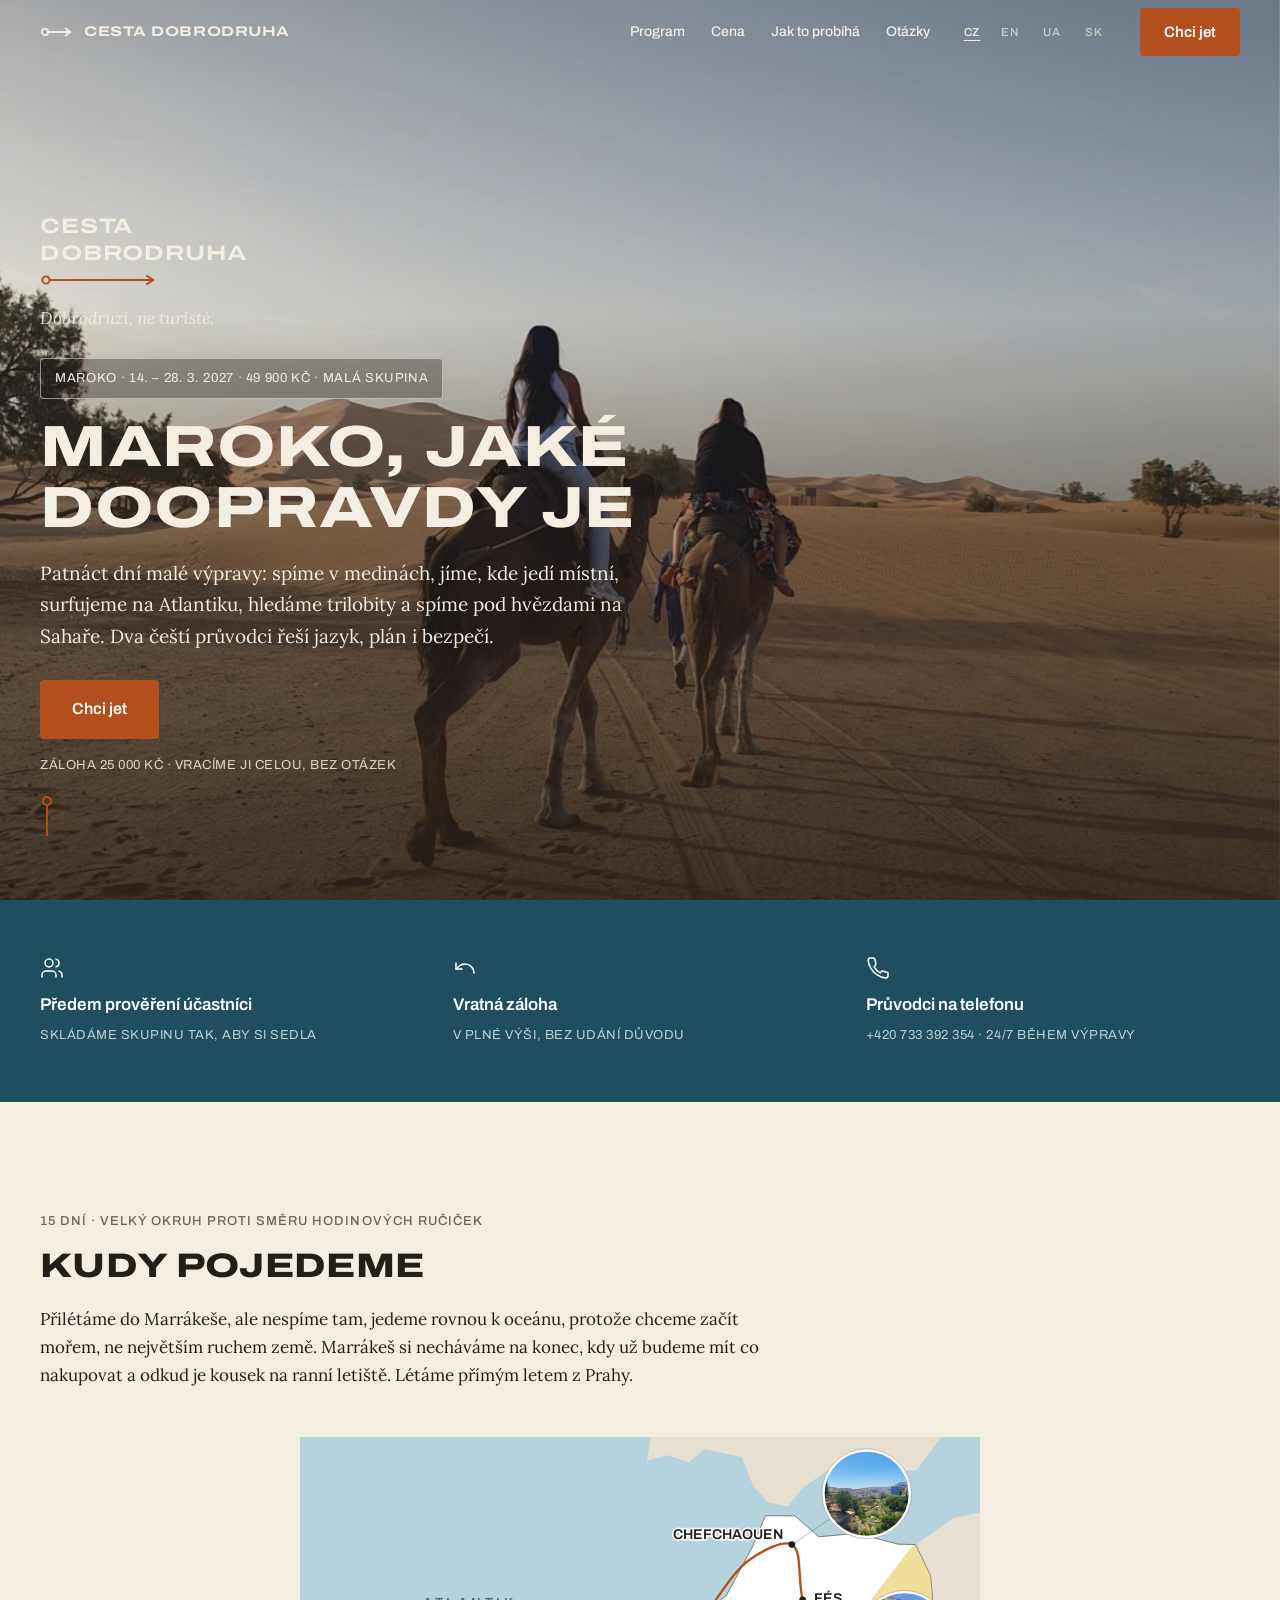
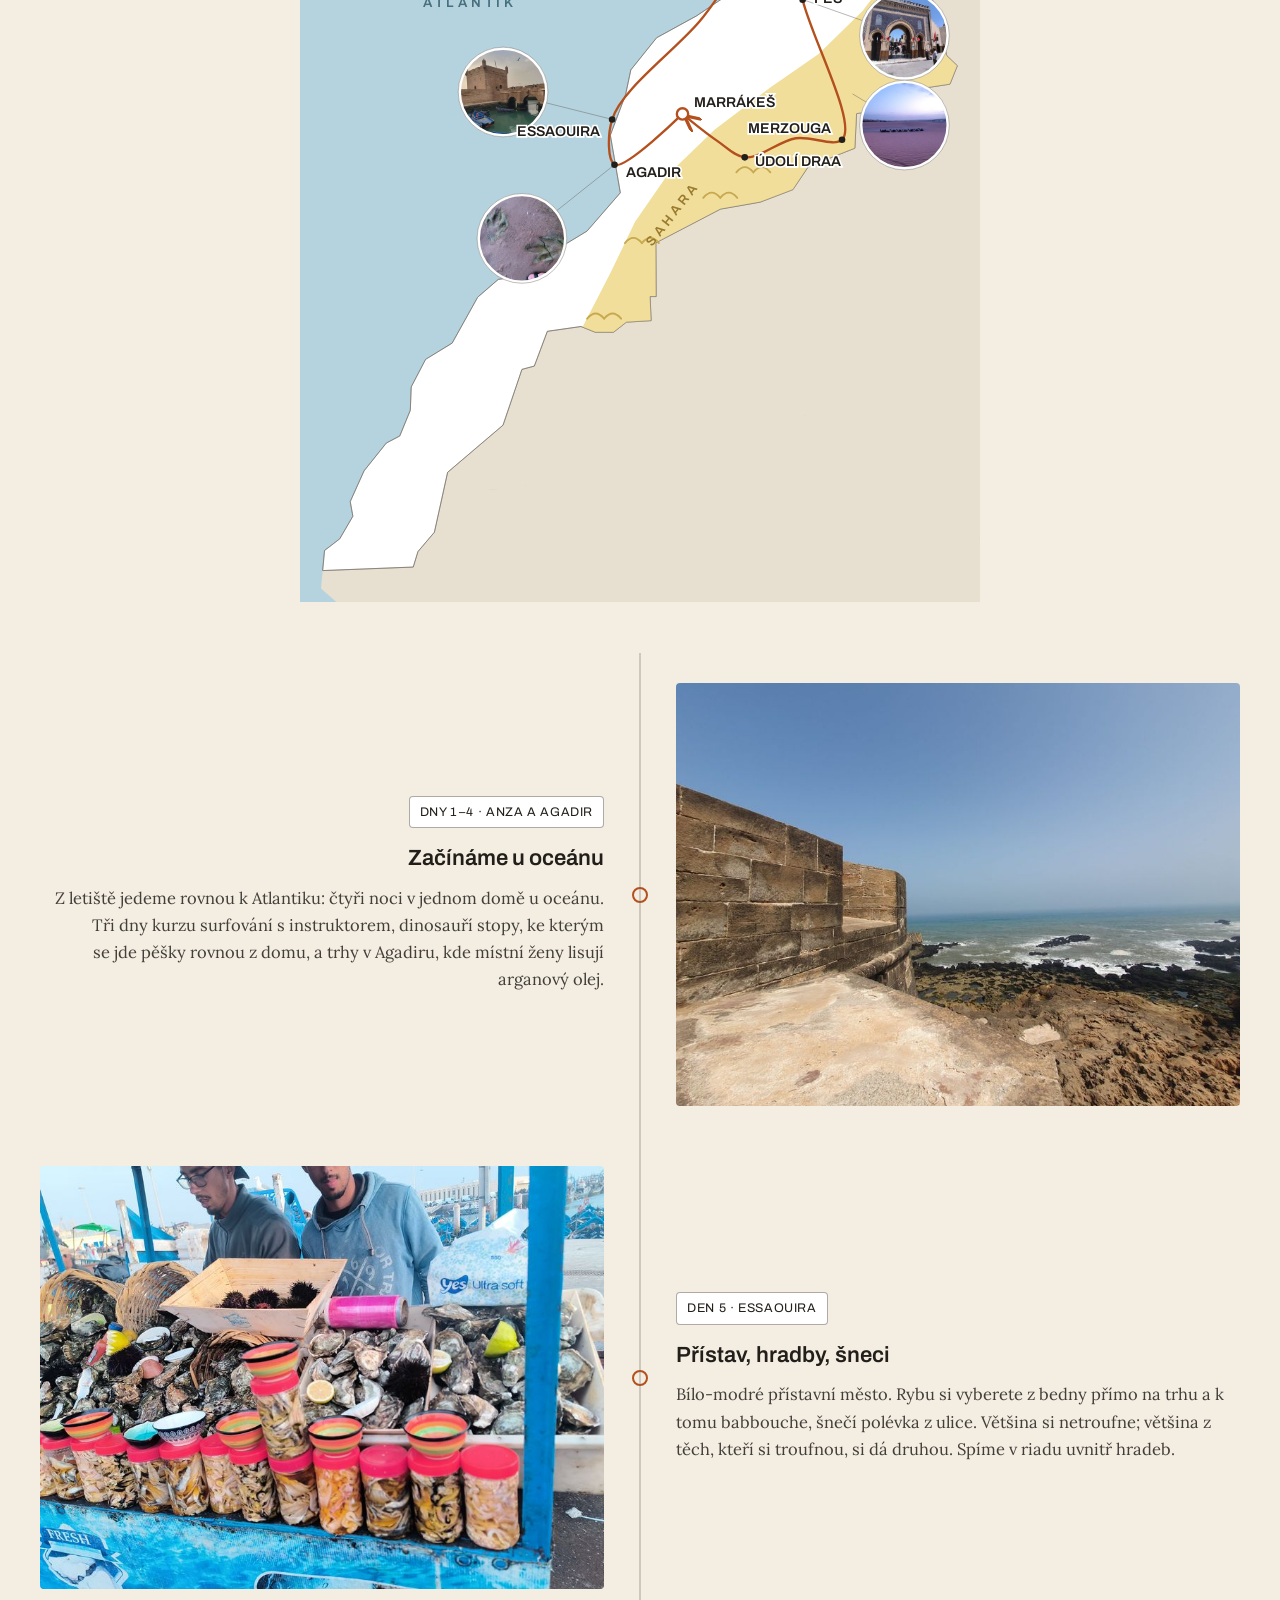
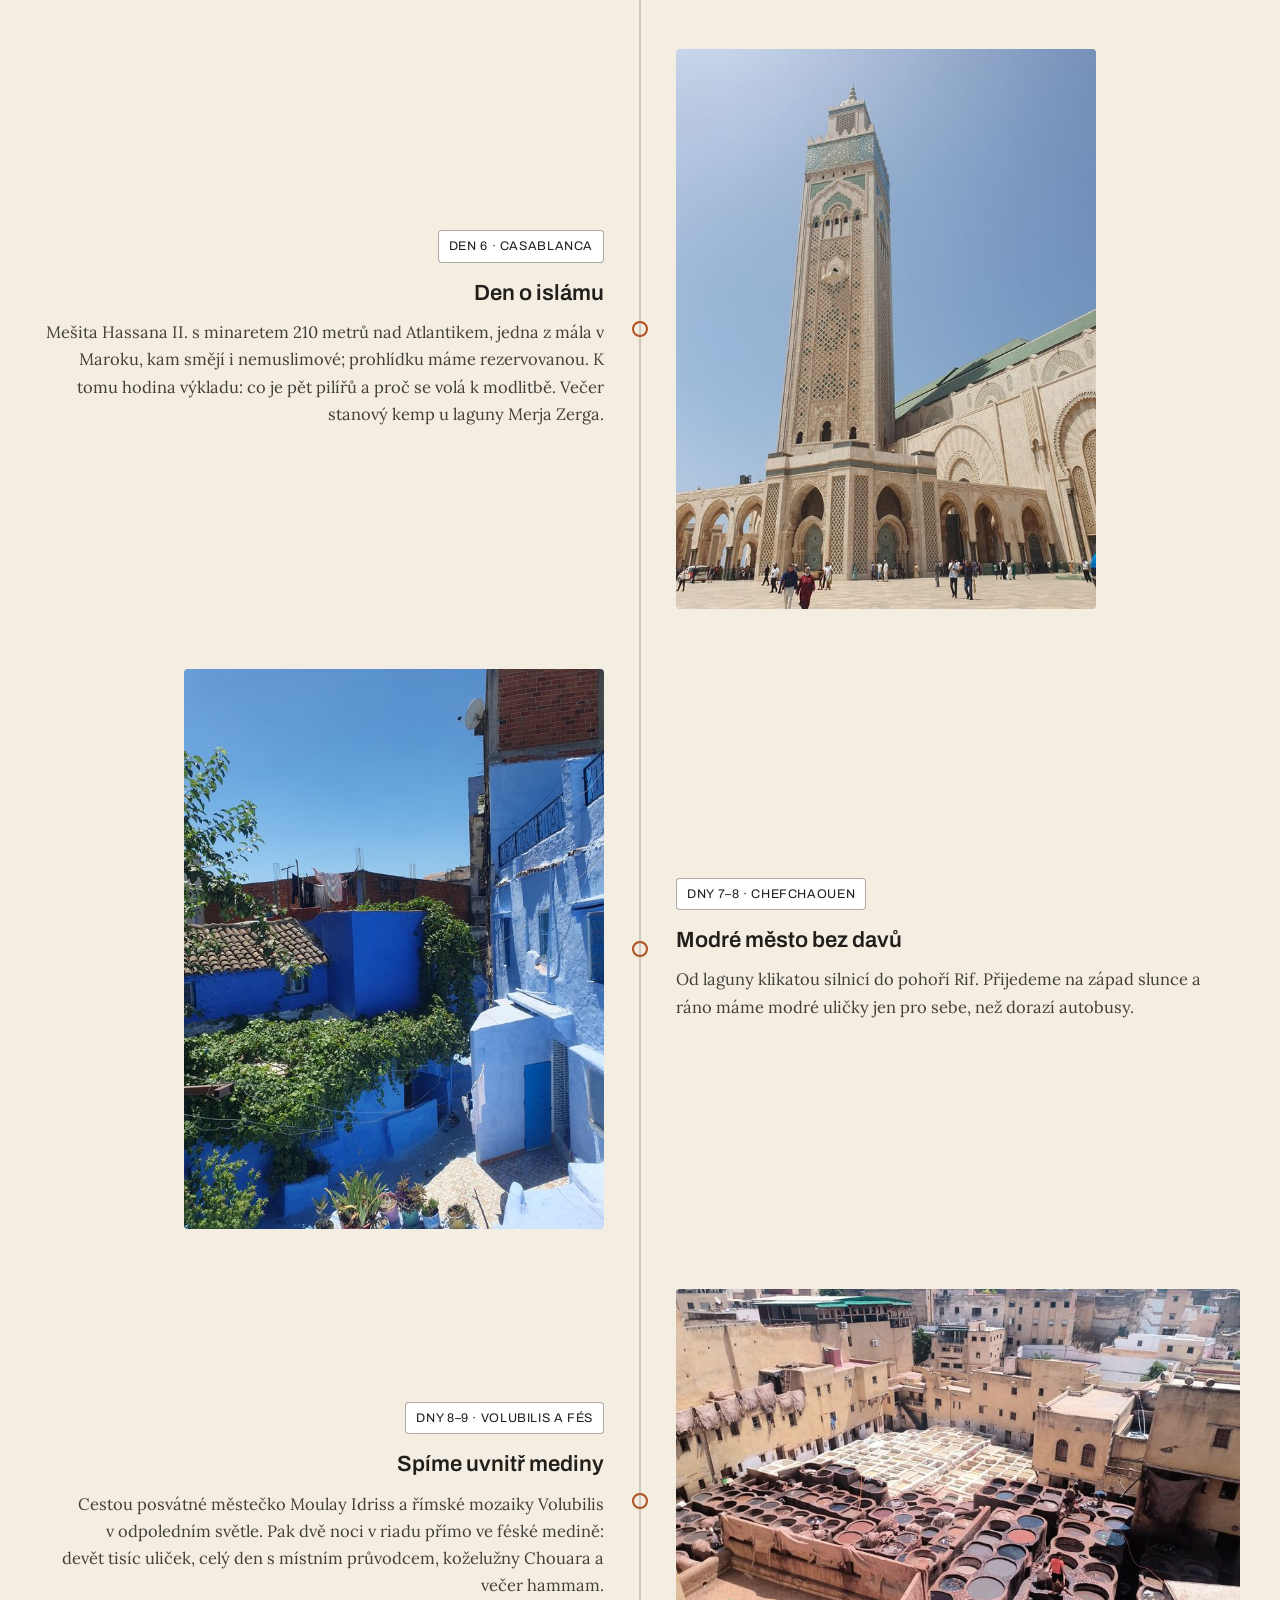
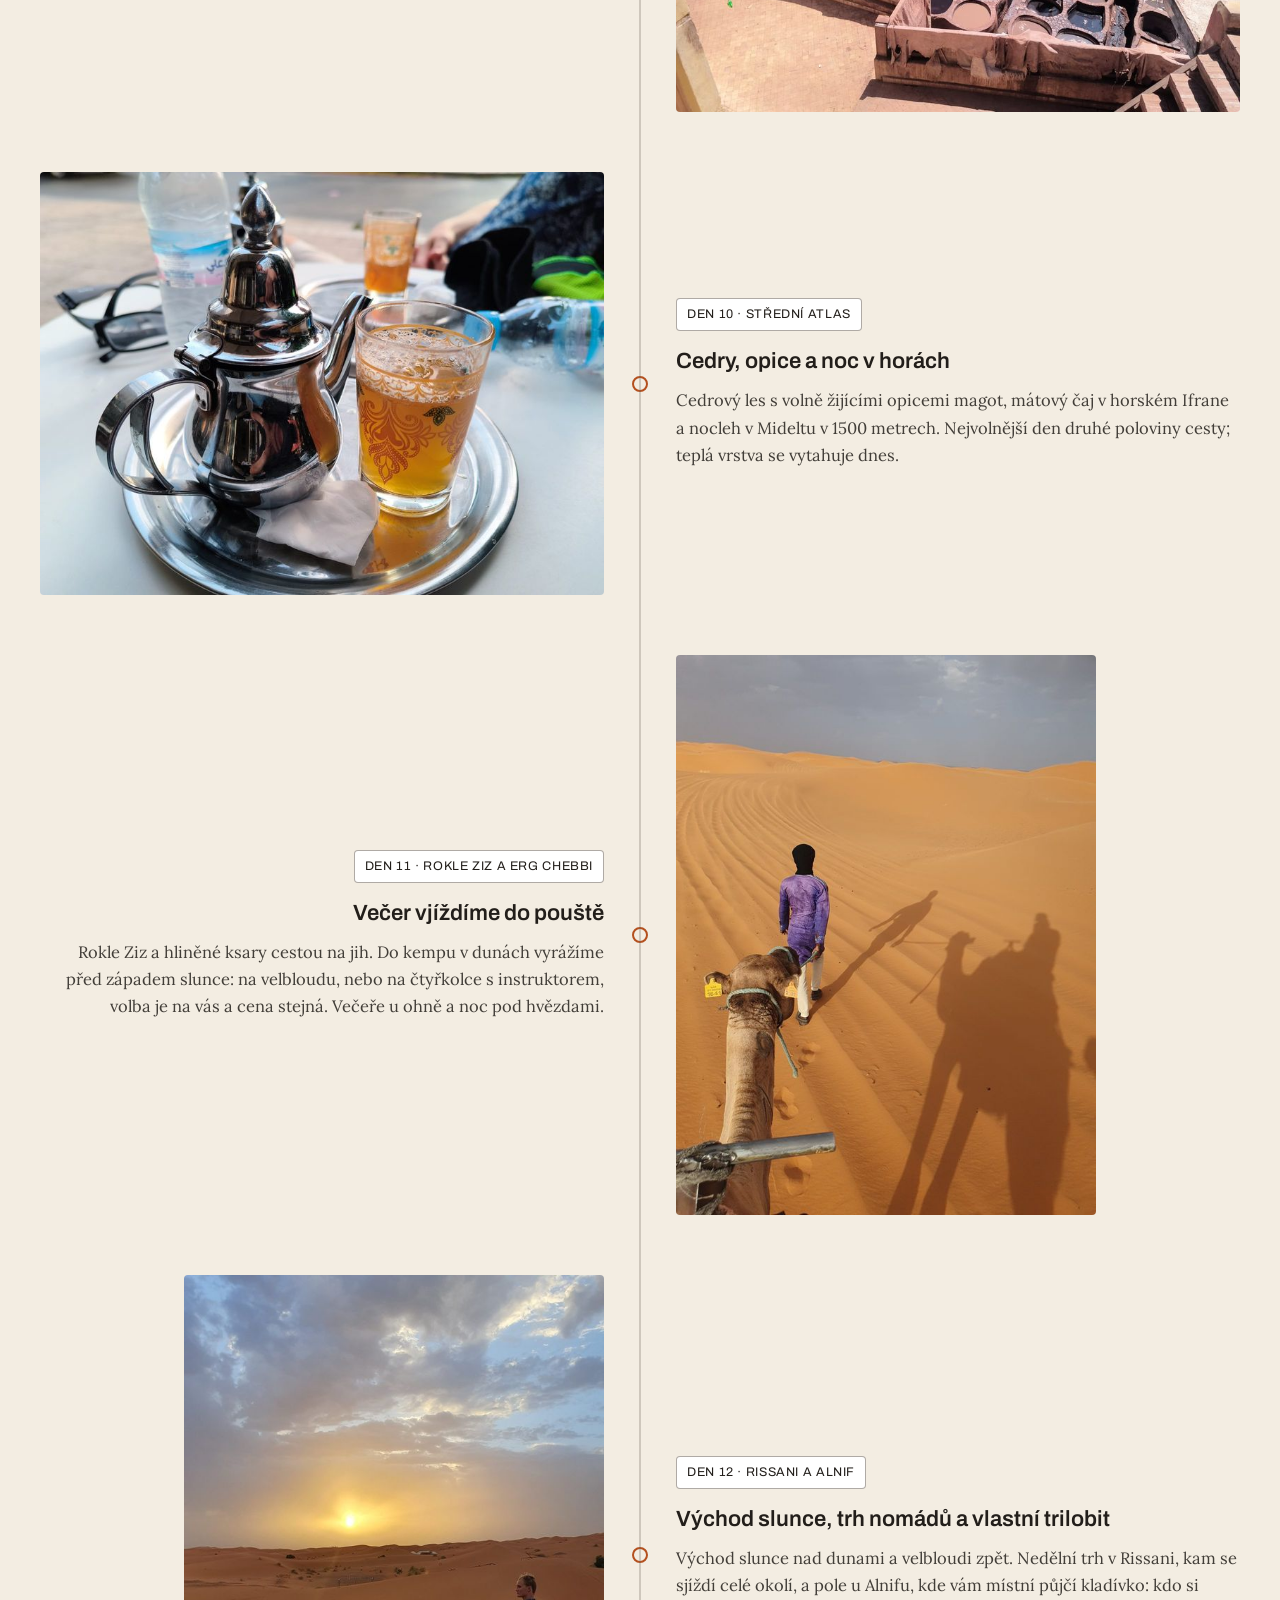
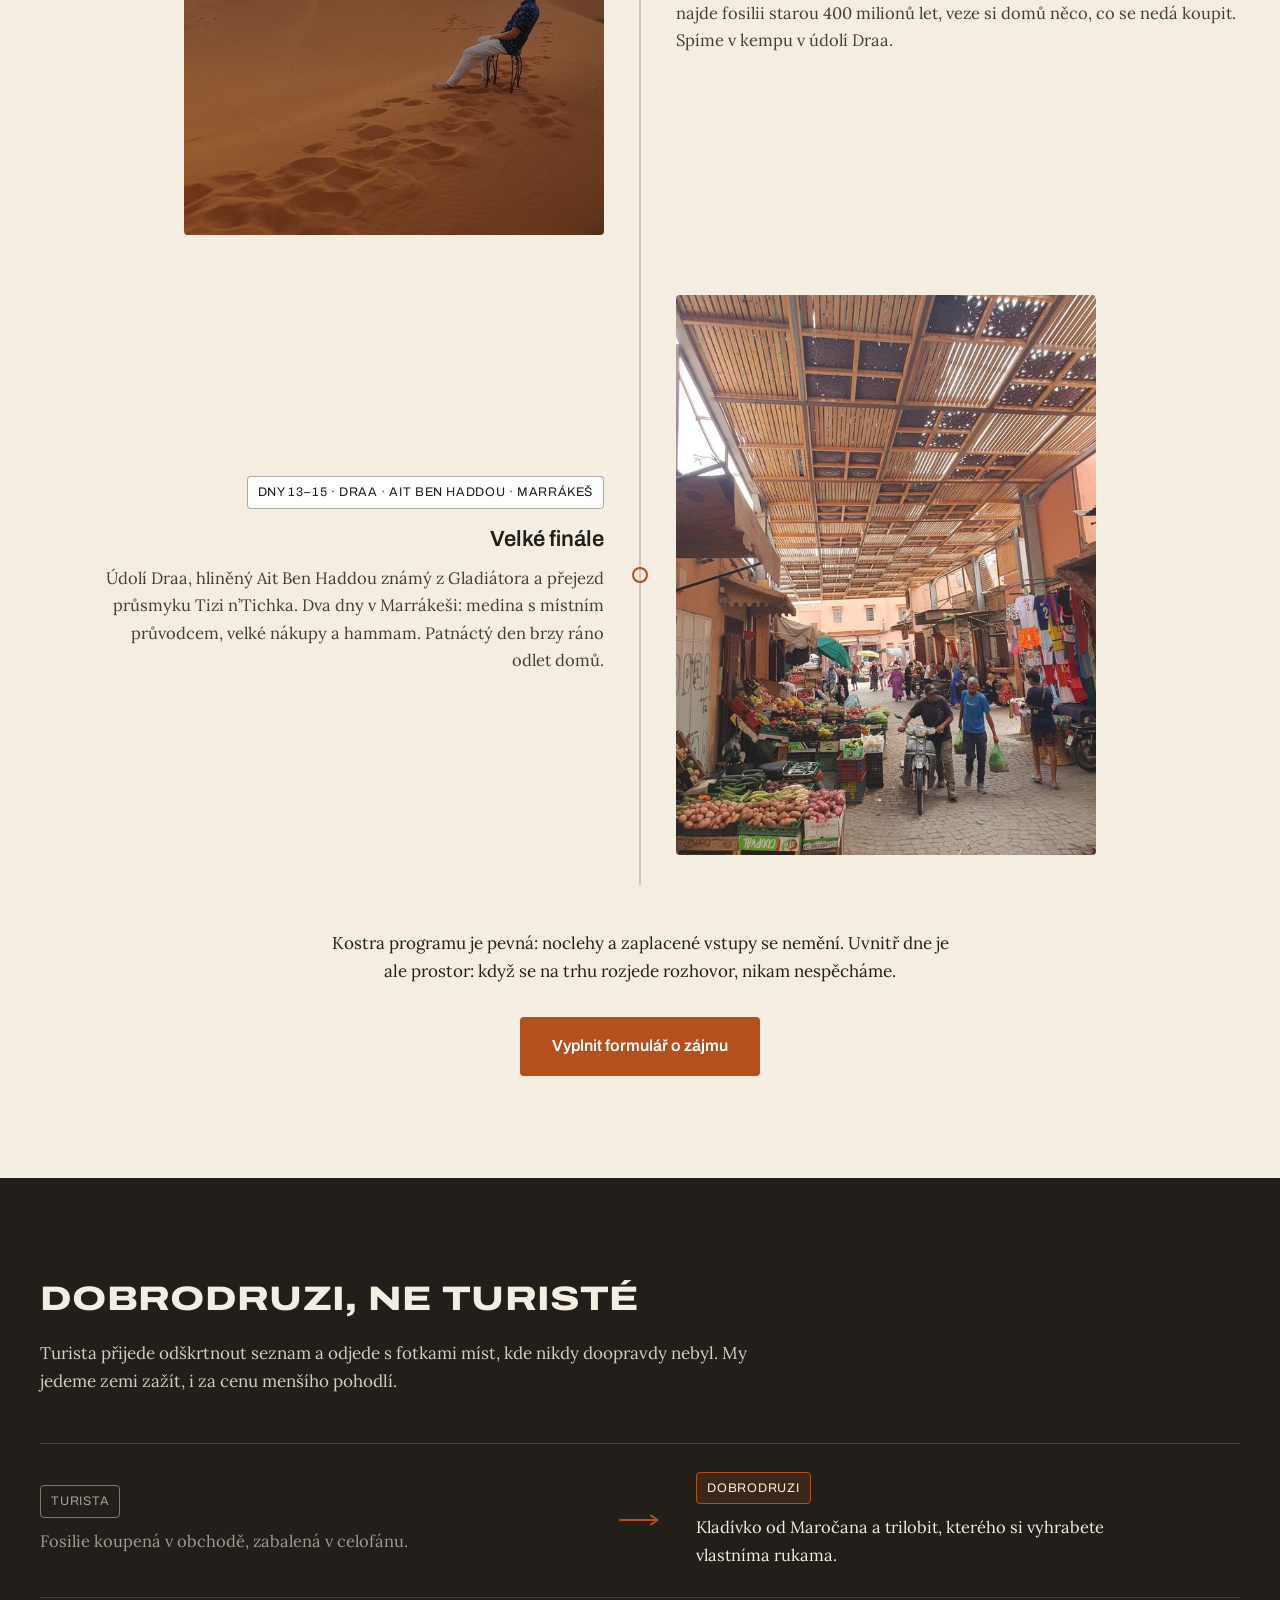
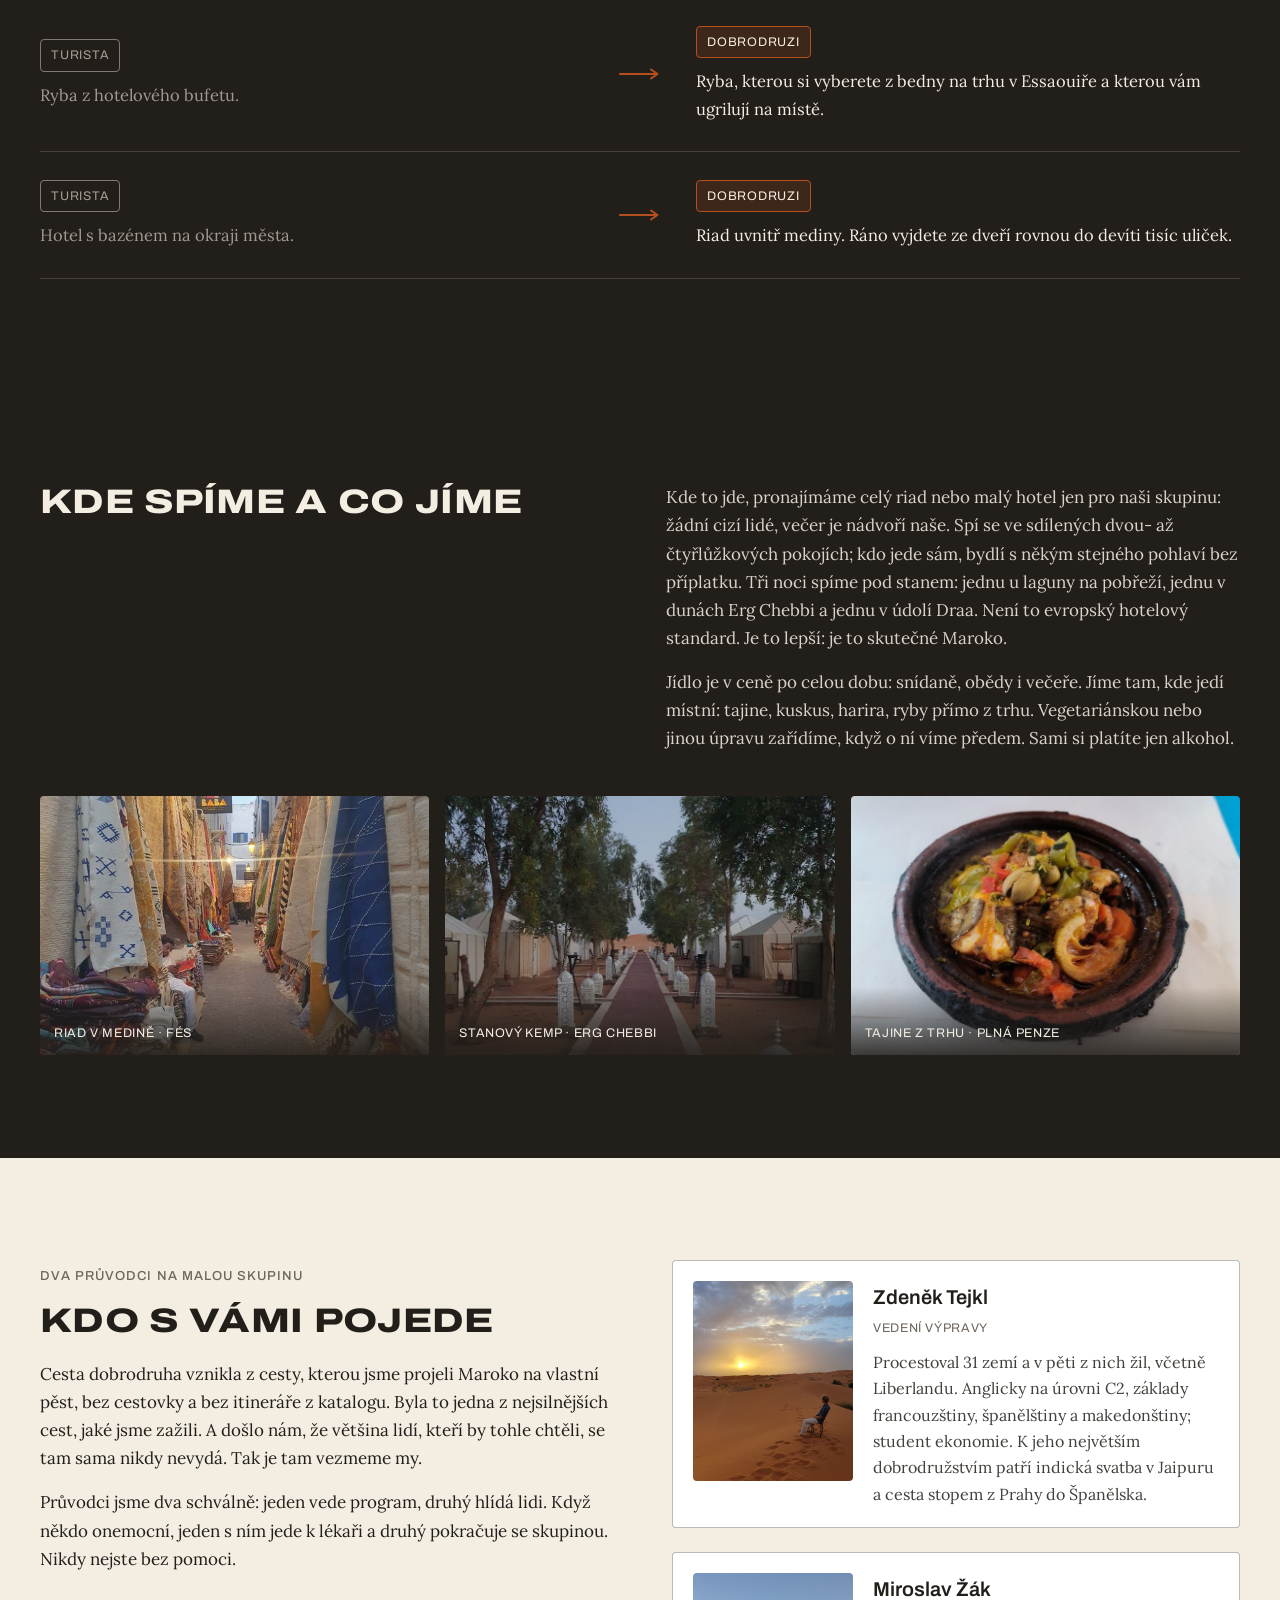
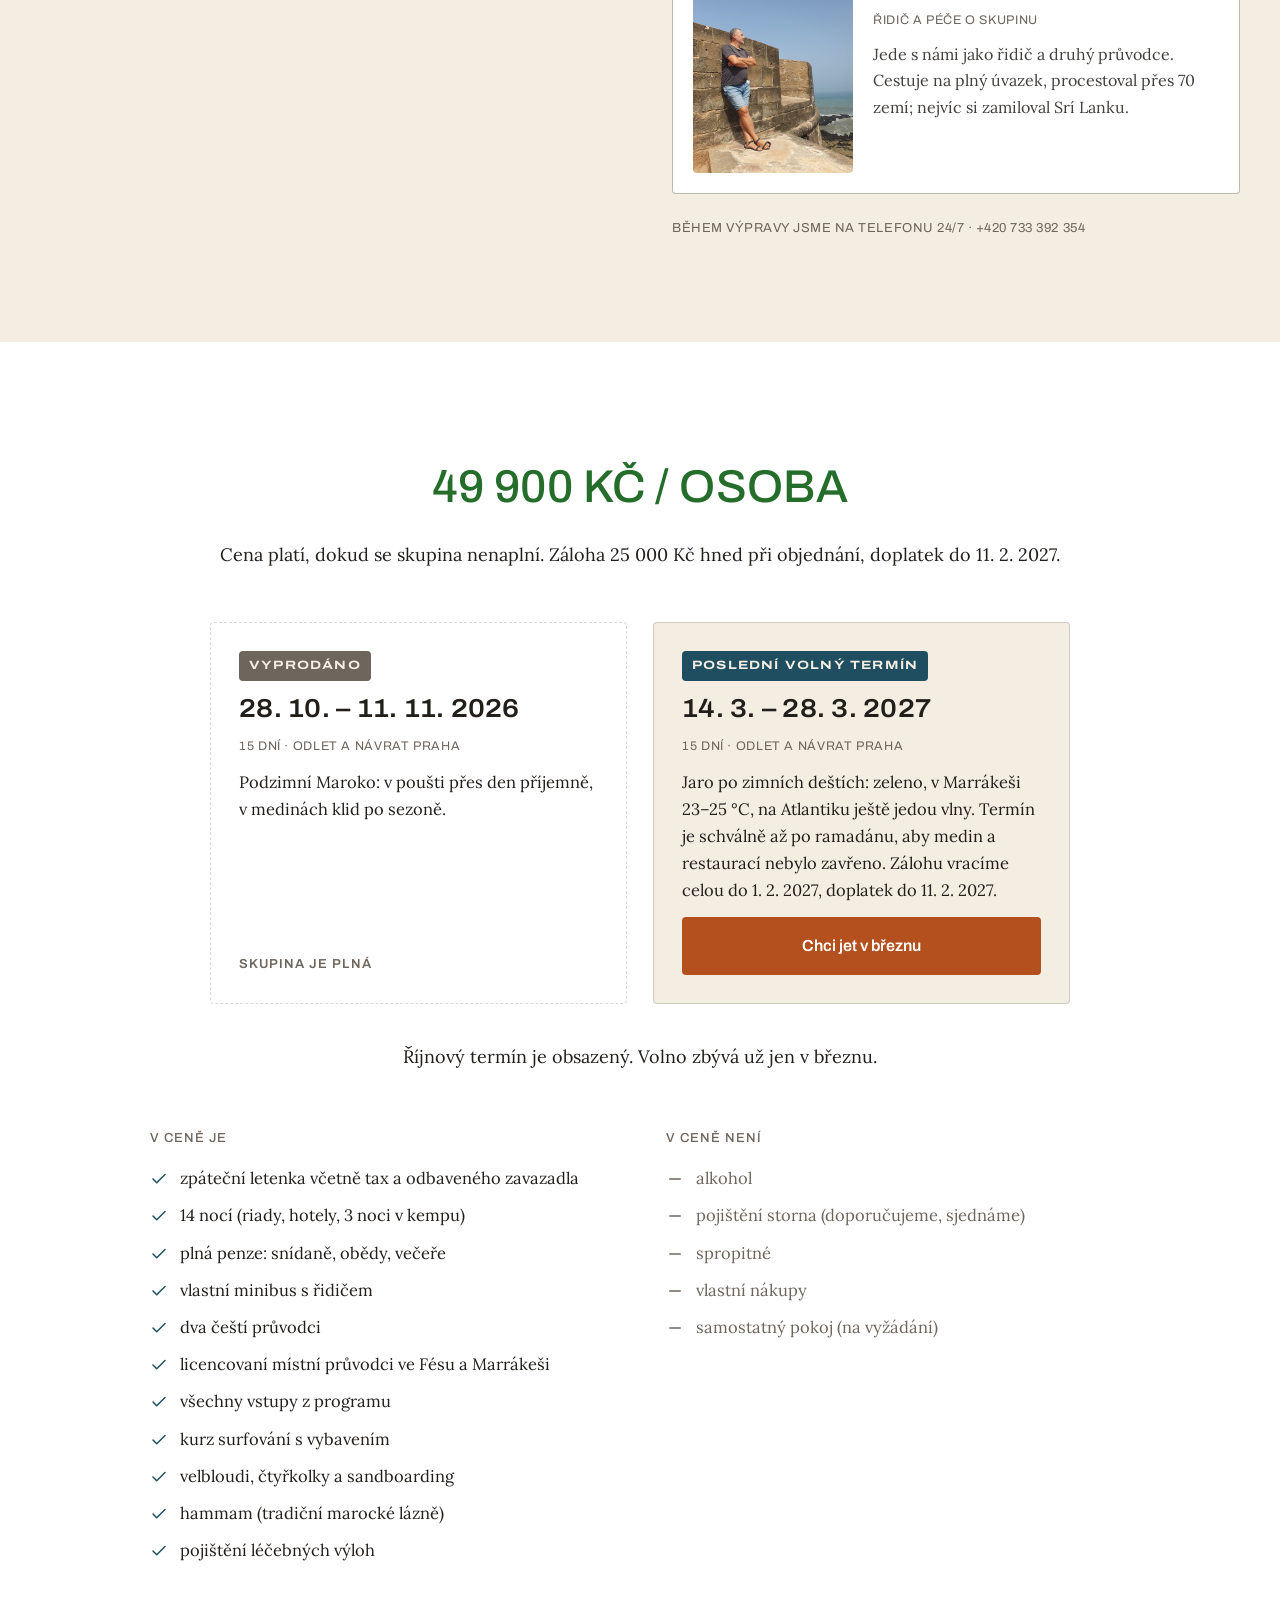
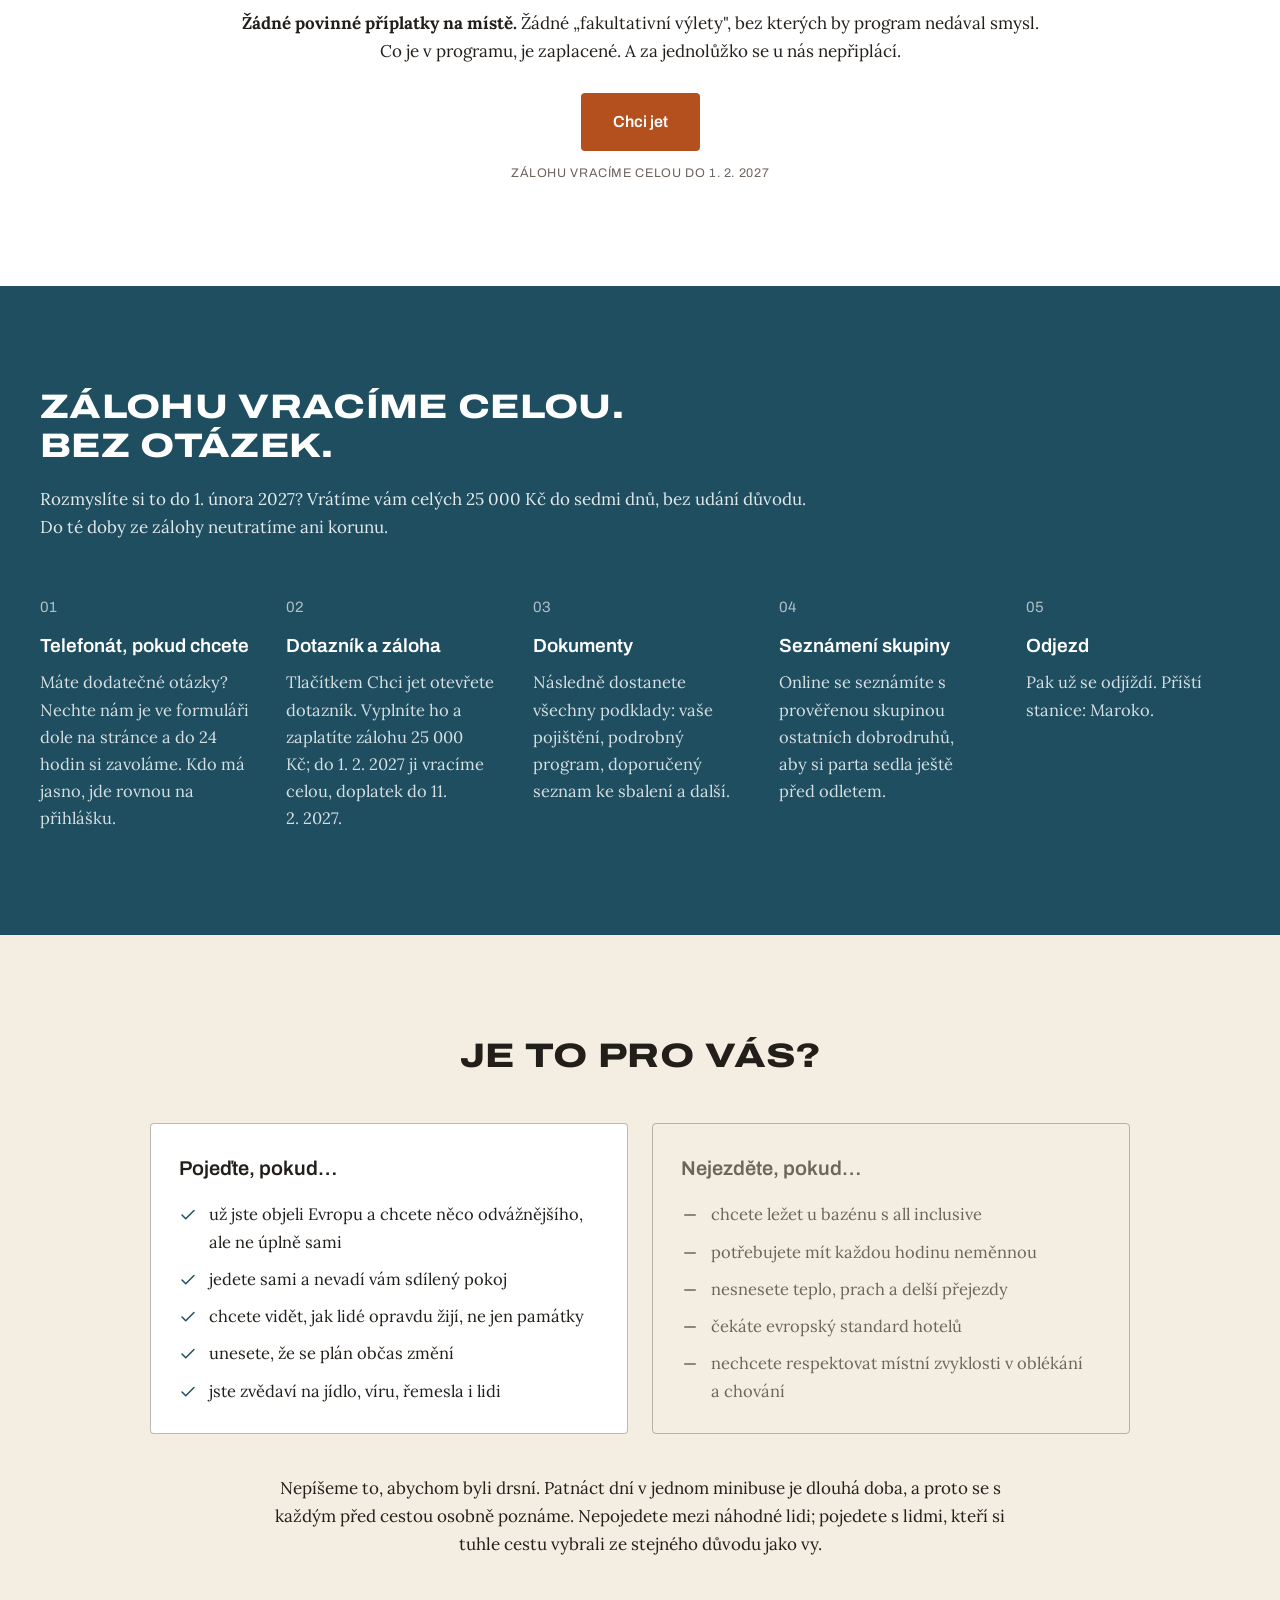
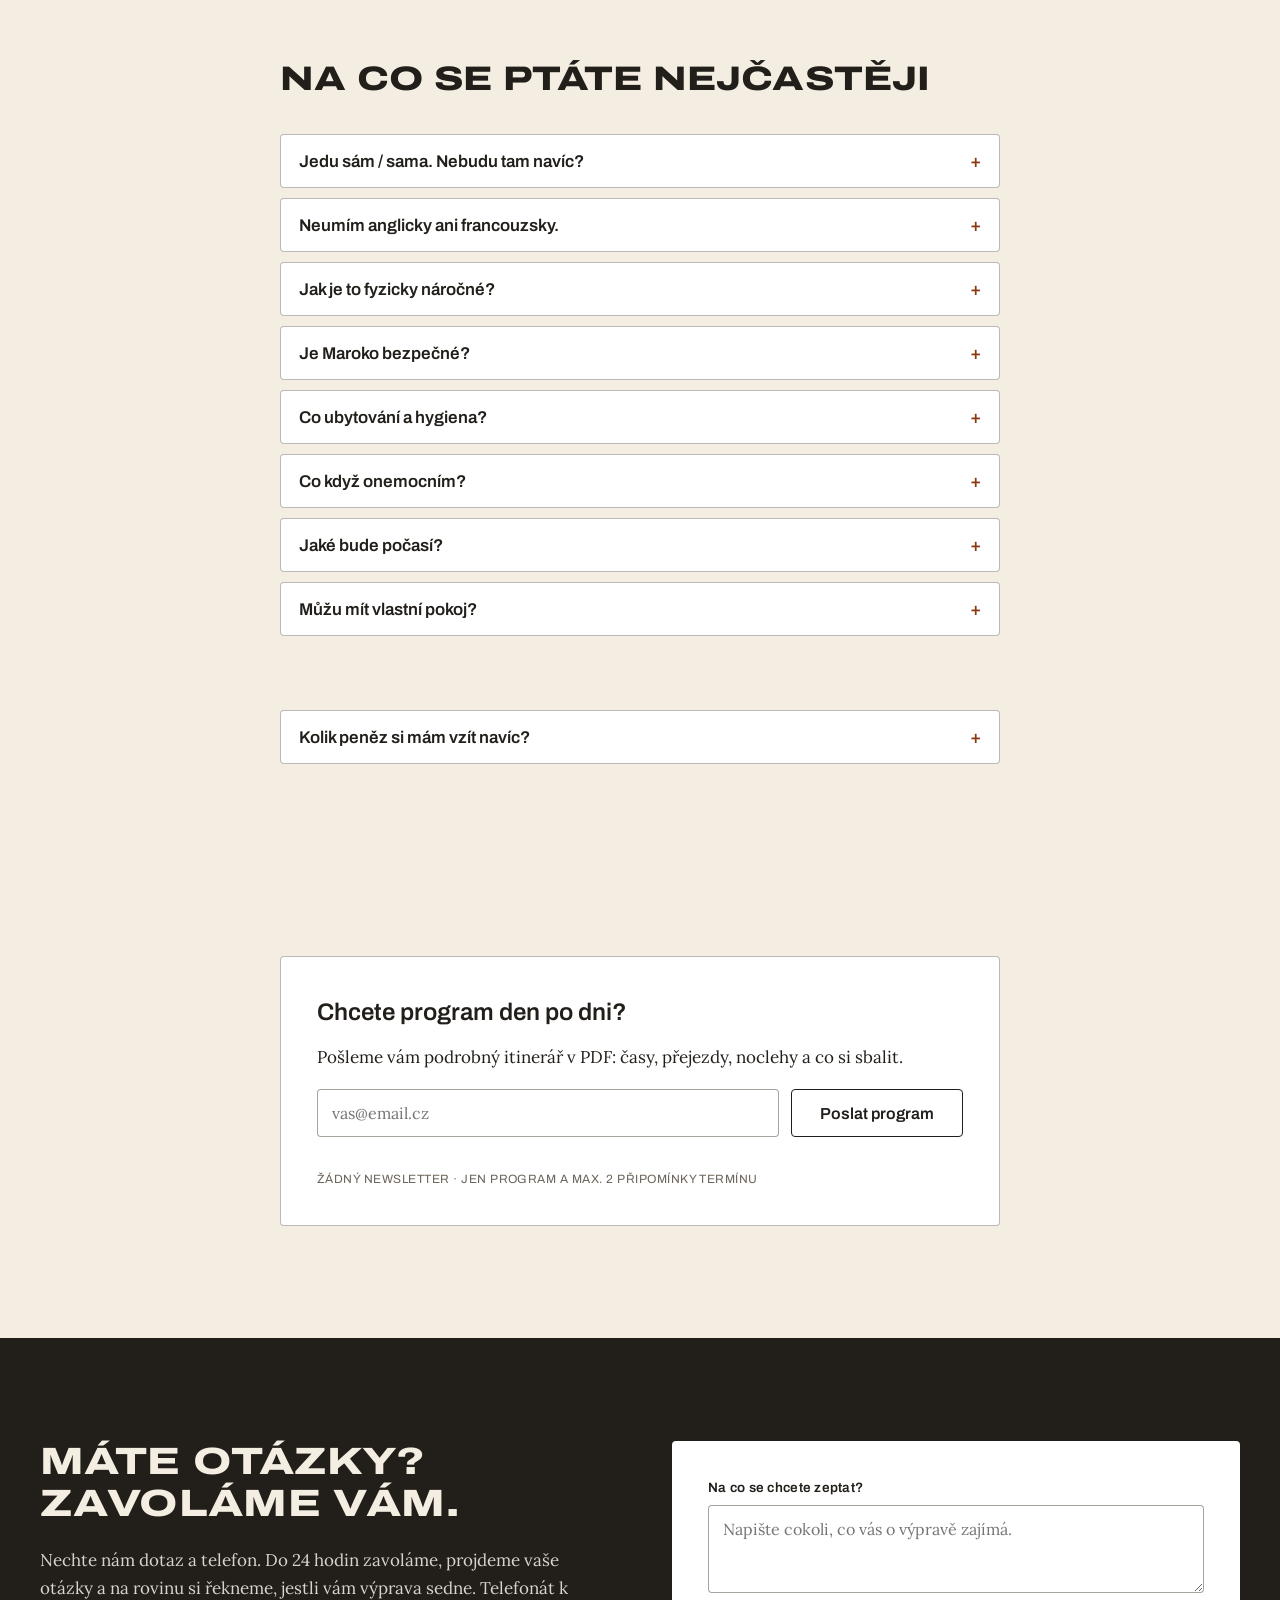
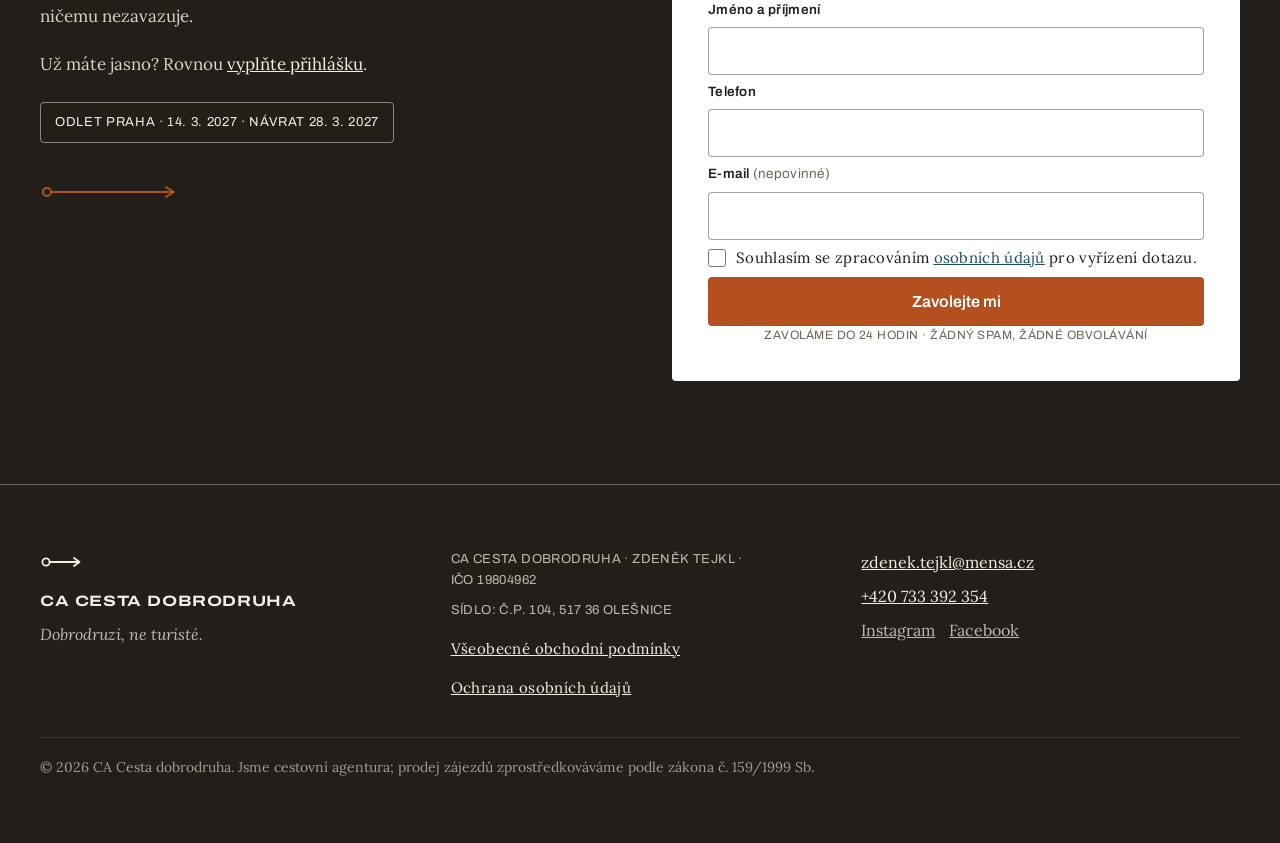
==== commit a7176954: "Zmena telefonniho cisla na pracovni +420 733 392 354 Co-Authored-By: Claude Opus 5.5 <noreply@anthro" ====
--- a/index.html
+++ b/index.html
@@ -43,10 +43,10 @@
         <a href="uk/index.html" hreflang="uk">UA</a>
         <a href="sk/index.html" hreflang="sk">SK</a>
       </span>
-      <a href="chci-jet.html" class="btn btn--primary btn--nav">Chci jet</a>
+      <a href="chci-jet.html" class="btn btn--primary btn--nav" data-track="cta-nav">Chci jet</a>
     </nav>
     <div class="nav__mobile">
-      <a href="chci-jet.html" class="btn btn--primary btn--nav-mobile" data-menu-close>Chci jet</a>
+      <a href="chci-jet.html" class="btn btn--primary btn--nav-mobile" data-menu-close data-track="cta-nav-mobil">Chci jet</a>
       <button type="button" id="menu-toggle" class="nav__burger" aria-label="Menu" aria-expanded="false" aria-controls="mobile-menu">
         <svg width="18" height="14" viewBox="0 0 18 14" stroke="currentColor" stroke-width="1.8" stroke-linecap="round" aria-hidden="true"><path d="M1 1h16M1 7h16M1 13h16"></path></svg>
       </button>
@@ -81,7 +81,7 @@
     <h1 class="hero__title">Maroko, jaké doopravdy je</h1>
     <p class="hero__sub">Patnáct dní malé výpravy: spíme v medinách, jíme, kde jedí místní, surfujeme na Atlantiku, hledáme trilobity a spíme pod hvězdami na Sahaře. Dva čeští průvodci řeší jazyk, plán i bezpečí.</p>
     <div class="hero__cta">
-      <a href="chci-jet.html" class="btn btn--primary btn--lg btn--on-dark">Chci jet</a>
+      <a href="chci-jet.html" class="btn btn--primary btn--lg btn--on-dark" data-track="cta-hero">Chci jet</a>
     </div>
     <p class="hero__micro">ZÁLOHA 25 000 KČ · VRACÍME JI CELOU, BEZ OTÁZEK</p>
     <svg width="14" height="42" viewBox="0 0 14 42" fill="none" stroke="#B4501E" stroke-width="2" class="hero__start" aria-hidden="true"><circle cx="7" cy="7" r="4"></circle><path d="M7 11.5 V42" stroke-linecap="round"></path></svg>
@@ -104,7 +104,7 @@
     <div class="trust__item">
       <svg width="24" height="24" viewBox="0 0 24 24" fill="none" stroke="currentColor" stroke-width="1.5" stroke-linecap="round" stroke-linejoin="round" aria-hidden="true"><path d="M22 16.92v3a2 2 0 0 1-2.18 2 19.79 19.79 0 0 1-8.63-3.07 19.5 19.5 0 0 1-6-6 19.79 19.79 0 0 1-3.07-8.67A2 2 0 0 1 4.11 2h3a2 2 0 0 1 2 2.18 12.84 12.84 0 0 0 .7 2.81 2 2 0 0 1-.45 2.11L8.09 10.91a16 16 0 0 0 6 6l1.27-1.27a2 2 0 0 1 2.11-.45 12.84 12.84 0 0 0 2.81.7A2 2 0 0 1 22 16.92z"></path></svg>
       <h3>Průvodci na telefonu</h3>
-      <span class="trust__mono">+420 702 967 187 · 24/7 BĚHEM VÝPRAVY</span>
+      <span class="trust__mono">+420 733 392 354 · 24/7 BĚHEM VÝPRAVY</span>
     </div>
   </div>
 </section>
@@ -269,7 +269,7 @@
     </div>
     <p class="program__outro">Kostra programu je pevná: noclehy a zaplacené vstupy se nemění. Uvnitř dne je ale prostor: když se na trhu rozjede rozhovor, nikam nespěcháme.</p>
     <div class="program__cta">
-      <a href="chci-jet.html" class="btn btn--primary btn--lg">Vyplnit formulář o zájmu</a>
+      <a href="chci-jet.html" class="btn btn--primary btn--lg" data-track="cta-program">Vyplnit formulář o zájmu</a>
     </div>
   </div>
 </section>
@@ -367,7 +367,7 @@
           <p>Jede s námi jako řidič a druhý průvodce. Cestuje na plný úvazek, procestoval přes 70 zemí; nejvíc si zamiloval Srí Lanku.</p>
         </div>
       </div>
-      <span class="guides__phone">BĚHEM VÝPRAVY JSME NA TELEFONU 24/7 · +420 702 967 187</span>
+      <span class="guides__phone">BĚHEM VÝPRAVY JSME NA TELEFONU 24/7 · +420 733 392 354</span>
     </div>
   </div>
 </section>
@@ -392,7 +392,7 @@
         <h3 class="term__date">14. 3. – 28. 3. 2027</h3>
         <p class="term__meta">15 dní · odlet a návrat Praha</p>
         <p class="term__note">Jaro po zimních deštích: zeleno, v Marrákeši 23–25 °C, na Atlantiku ještě jedou vlny. Termín je schválně až po ramadánu, aby medin a restaurací nebylo zavřeno. Zálohu vracíme celou do 1. 2. 2027, doplatek do 11. 2. 2027.</p>
-        <div class="term__cta"><a href="chci-jet.html?termin=maroko-2027-brezen" class="btn btn--primary btn--block">Chci jet v březnu</a></div>
+        <div class="term__cta"><a href="chci-jet.html?termin=maroko-2027-brezen" class="btn btn--primary btn--block" data-track="cta-termin" data-track-info="brezen-2027">Chci jet v březnu</a></div>
       </article>
     </div>
     <p class="terms__note">Říjnový termín je obsazený. Volno zbývá už jen v březnu.</p>
@@ -426,7 +426,7 @@
     </div>
     <p class="price__principle"><strong>Žádné povinné příplatky na místě.</strong> Žádné „fakultativní výlety", bez kterých by program nedával smysl. Co je v programu, je zaplacené. A za jednolůžko se u nás nepřiplácí.</p>
     <div class="price__cta">
-      <a href="chci-jet.html" class="btn btn--primary btn--lg">Chci jet</a>
+      <a href="chci-jet.html" class="btn btn--primary btn--lg" data-track="cta-cena">Chci jet</a>
       <p class="price__micro">ZÁLOHU VRACÍME CELOU DO 1. 2. 2027</p>
     </div>
   </div>
@@ -641,7 +641,7 @@
       <div id="dotaz-sent" class="final__sent" hidden>
         <svg width="30" height="30" viewBox="0 0 24 24" fill="none" stroke="#1E4E5F" stroke-width="2" stroke-linecap="round" stroke-linejoin="round" aria-hidden="true"><path d="M20 6 9 17l-5-5"></path></svg>
         <h3>Díky, ozveme se do 24 hodin.</h3>
-        <p>Zavoláme z čísla +420 702 967 187. Uložte si ho, ať víte, že jsme to my. Kdybyste mezitím měli jasno, rovnou <a href="chci-jet.html">vyplňte přihlášku</a>.</p>
+        <p>Zavoláme z čísla +420 733 392 354. Uložte si ho, ať víte, že jsme to my. Kdybyste mezitím měli jasno, rovnou <a href="chci-jet.html">vyplňte přihlášku</a>.</p>
       </div>
     </div>
   </div>
@@ -666,8 +666,8 @@
         </div>
       </div>
       <div class="footer__contact">
-        <a href="mailto:zdenek.tejkl@mensa.cz">zdenek.tejkl@mensa.cz</a>
-        <a href="tel:+420702967187">+420 702 967 187</a>
+        <a href="mailto:zdenek.tejkl@mensa.cz" data-track="kontakt-email">zdenek.tejkl@mensa.cz</a>
+        <a href="tel:+420733392354" data-track="kontakt-telefon">+420 733 392 354</a>
         <div class="footer__social">
           <a href="#">Instagram</a>
           <a href="#">Facebook</a>
@@ -684,7 +684,7 @@
 
 <div id="sticky-bar" class="sticky-bar" hidden>
   <span class="sticky-bar__info">14. 3. 2027 · 49 900 KČ</span>
-  <a href="chci-jet.html" class="btn btn--primary btn--bar">Chci jet</a>
+  <a href="chci-jet.html" class="btn btn--primary btn--bar" data-track="cta-sticky">Chci jet</a>
 </div>
 
 <script src="js/main.js"></script>
--- a/css/styles.css
+++ b/css/styles.css
@@ -109,7 +109,12 @@
 }
 
 .btn {
-  display: inline-block;
+  display: inline-flex;
+  align-items: center;
+  justify-content: center;
+  /* 44 px je nejmenší plocha, kterou se dá spolehlivě trefit prstem
+     (doporučení Apple i Google); drtivá většina návštěvníků chodí z telefonu */
+  min-height: 44px;
   box-sizing: border-box;
   text-decoration: none;
   font-family: var(--cd-font-display);
@@ -144,7 +149,12 @@
 .btn--secondary:focus-visible { outline: 2px solid var(--cd-hlubina); outline-offset: 2px; }
 
 .btn--lg { font-size: 16px; padding: 16px 32px; }
-.btn--block { width: 100%; font-size: 16px; padding: 16px 32px; }
+
+/* Tlačítko přes celou šířku musí umět zalomit text. Bez toho si dlouhý
+   popisek (hlavně v ukrajinštině) vynutí min-content šířku celého sloupce
+   a odsune obsah mimo obrazovku — na úzkých telefonech se tak ořízly
+   platební údaje na potvrzovací stránce. */
+.btn--block { width: 100%; font-size: 16px; padding: 16px 32px; white-space: normal; }
 
 .card {
   background: var(--cd-bila);
@@ -332,6 +342,9 @@
   border: 1px solid rgba(110, 101, 92, 0.5);
   border-radius: var(--cd-radius);
   padding: 9px 10px;
+  /* hlavní ovládací prvek navigace na telefonu, musí mít plných 44 px */
+  min-width: 44px;
+  min-height: 44px;
   cursor: pointer;
   color: inherit;
   display: grid;
@@ -1467,6 +1480,9 @@
 
 .final__sent {
   display: grid;
+  /* minmax(0, 1fr) drží sloupec v šířce rodiče, i kdyby se do něj dostal
+     prvek, který se neumí zmenšit; jinak potvrzení uteče mimo obrazovku */
+  grid-template-columns: minmax(0, 1fr);
   gap: 12px;
   justify-items: start;
 }
@@ -1717,6 +1733,53 @@
   .to-top { bottom: 78px; }
 }
 
+/* ---------- dotykové ovládání ---------- */
+
+/* Na dotykovém displeji zvětšujeme plochu odkazů a přepínačů na 44 px.
+   Pravidla schválně visí na (pointer: coarse), ne na šířce okna: myš
+   trefí i malý cíl, takže na počítači zůstává rozvržení beze změny. */
+@media (pointer: coarse) {
+
+  /* volby ve formuláři — na přihlášce jich je přes dvacet a proklikává
+     se přes ně každý zájemce */
+  .choices label { min-height: 44px; }
+
+  /* souhlasy: na úzkém displeji se text zalomí na několik řádků sám,
+     na širším by jinak zůstal proužek vysoký 23 px */
+  .field__consent { min-height: 44px; }
+
+  /* jazyky v hlavičce i v rozbaleném menu */
+  .nav__langs a:not(.btn),
+  .nav__langs .is-active,
+  .nav__menu-langs a,
+  .nav__menu-langs .is-active {
+    display: inline-flex;
+    align-items: center;
+    justify-content: center;
+    min-width: 44px;
+    min-height: 44px;
+  }
+
+  /* logo slouží i jako návrat na začátek stránky */
+  .nav__logo { min-height: 44px; }
+
+  .apply__back { min-height: 44px; }
+
+  /* odkazy v patičce: kontakt, sítě a povinné dokumenty */
+  .footer__docs a,
+  .footer__contact > a,
+  .footer__social a {
+    display: inline-flex;
+    align-items: center;
+    min-height: 44px;
+  }
+
+  /* patička by jinak kvůli vyšším odkazům zbytečně narostla */
+  .footer__contact { gap: 0; }
+  .footer__docs { gap: 0 14px; }
+  .footer__social { gap: 0 14px; }
+}
+
 /* ---------- pohyb ---------- */
 
 .reveal {
